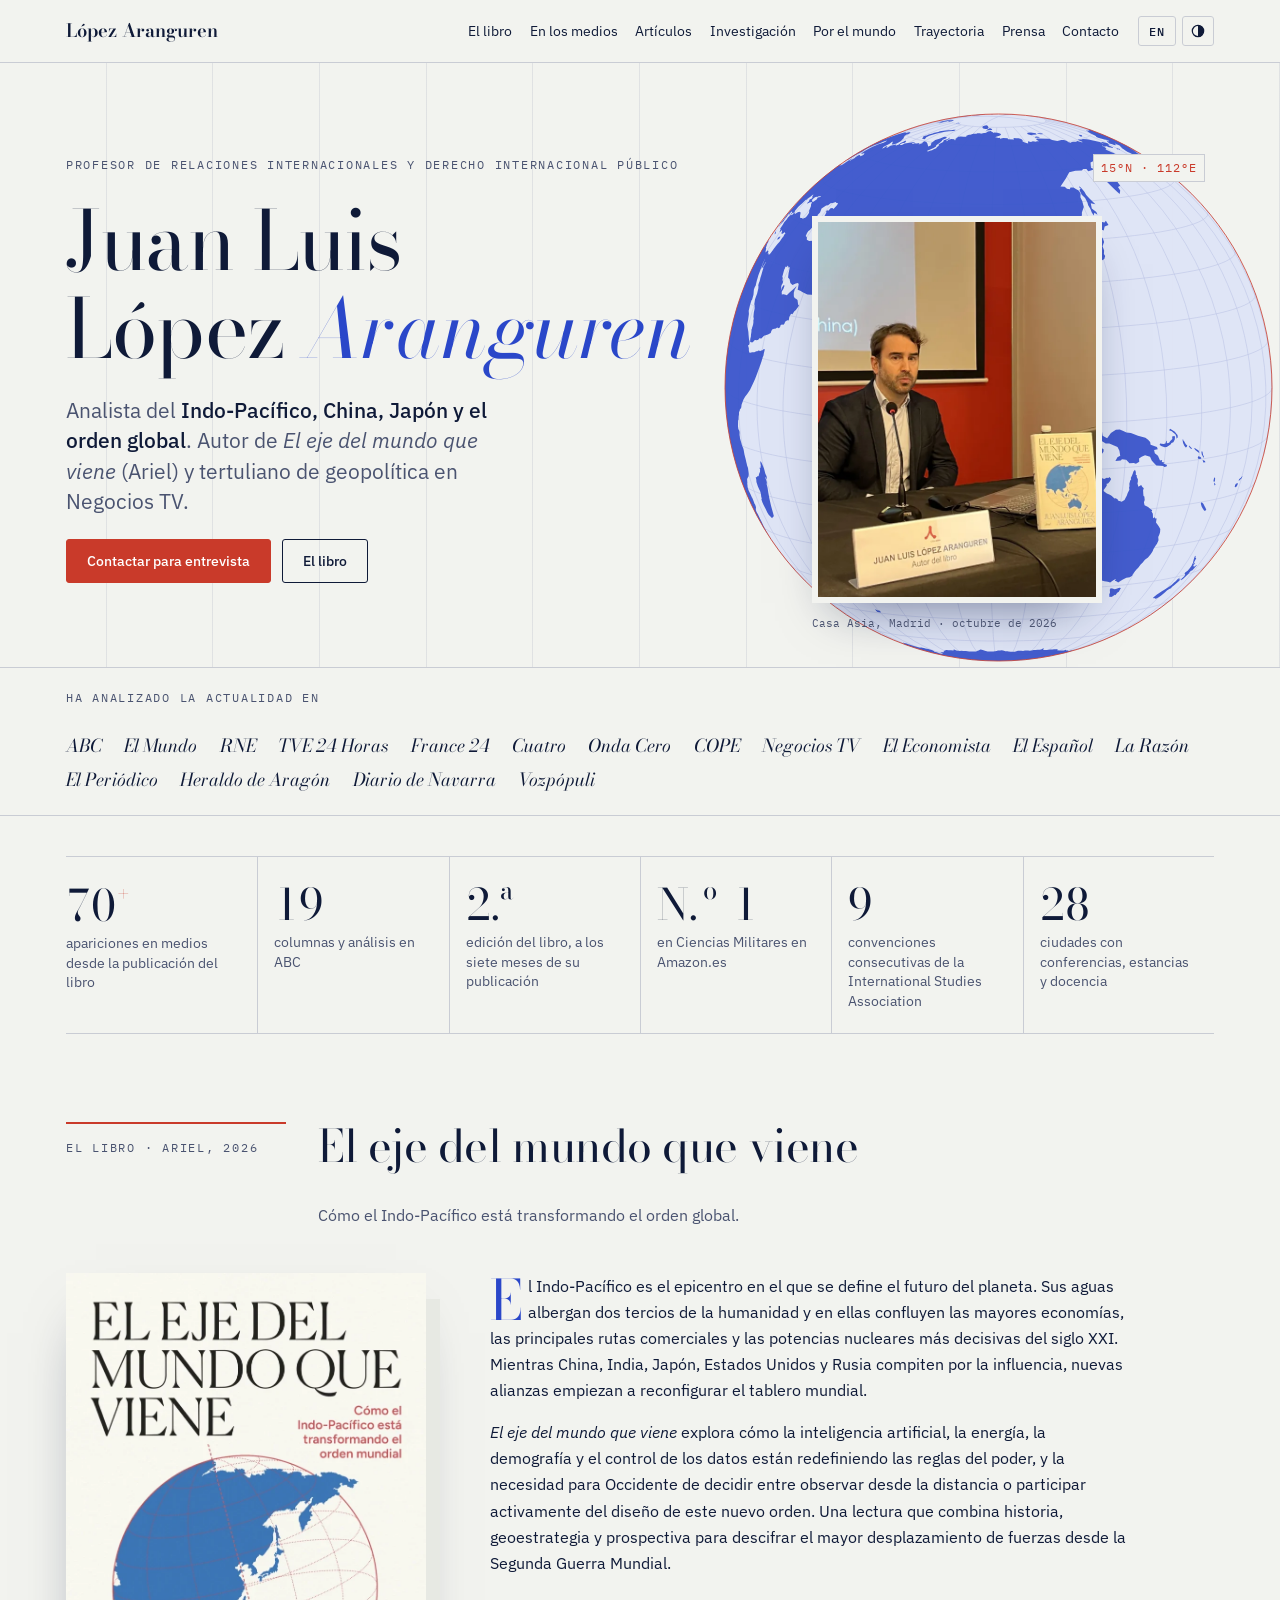
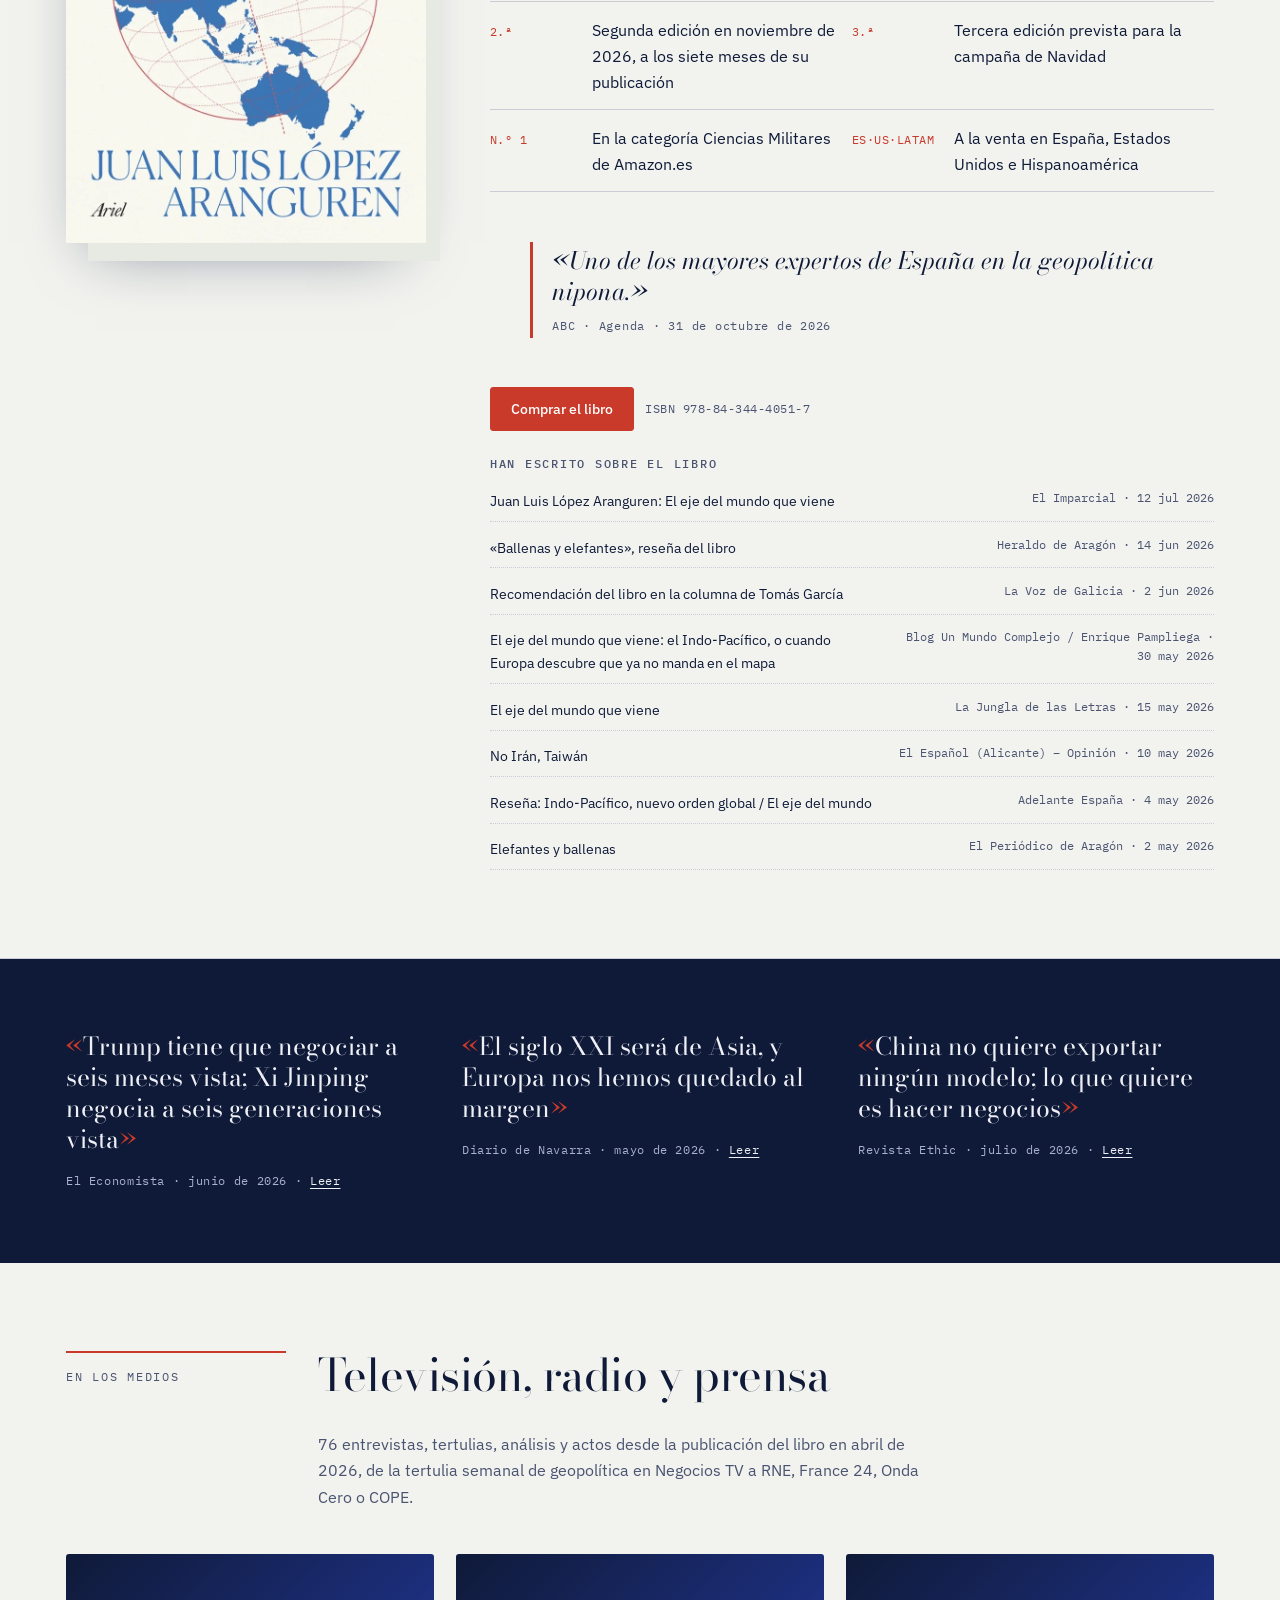
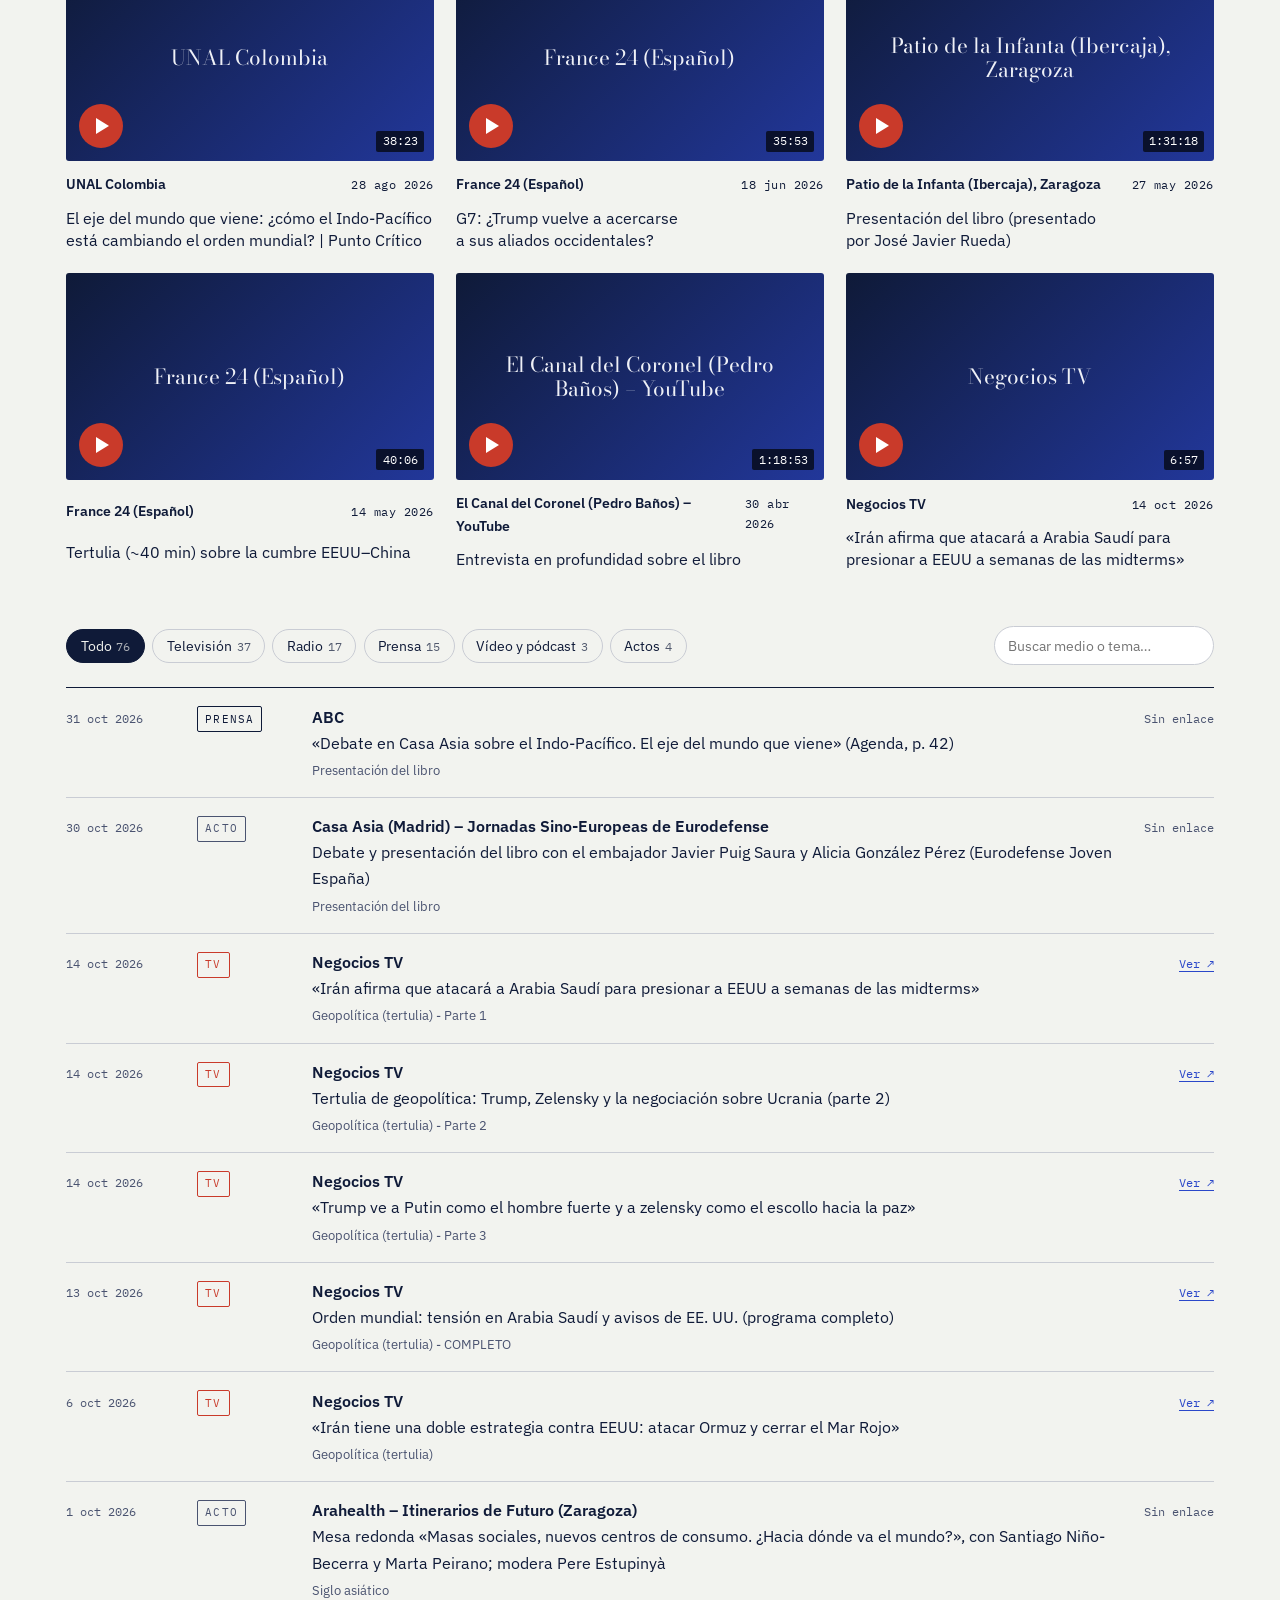
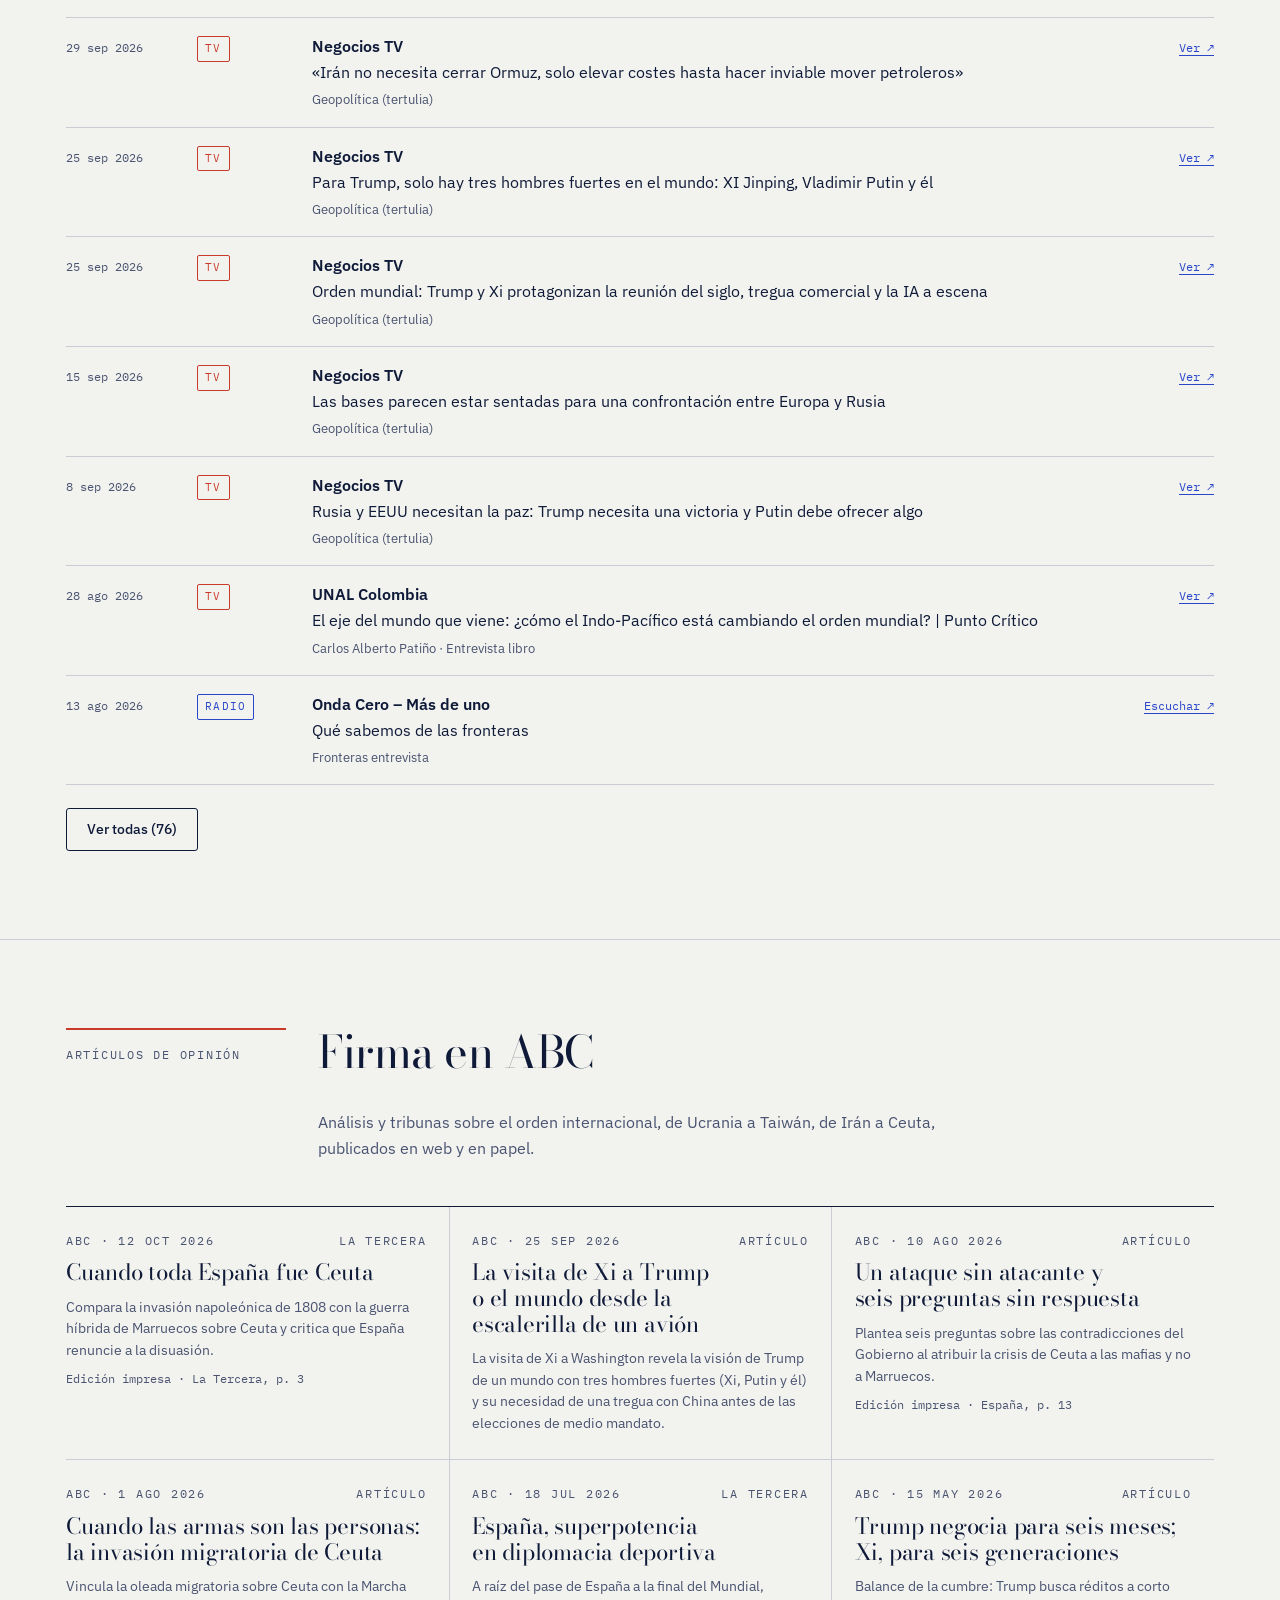
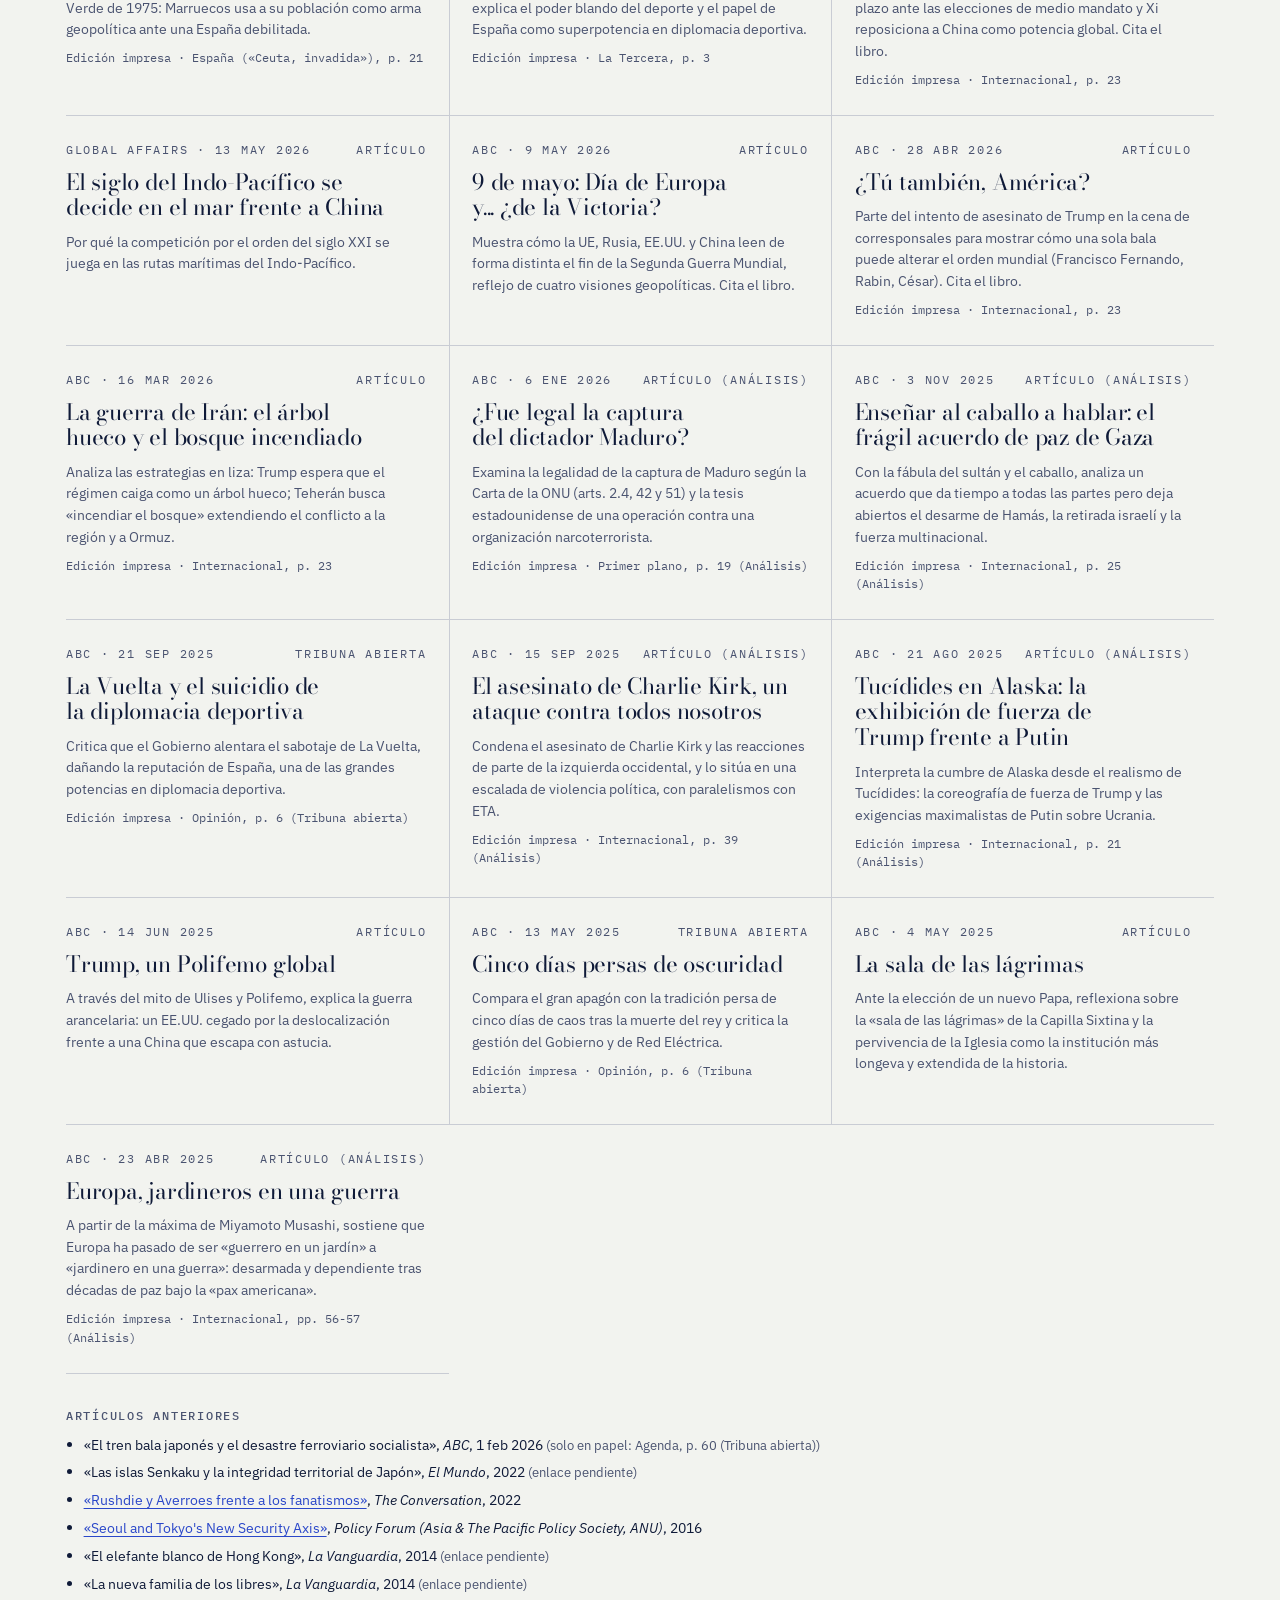
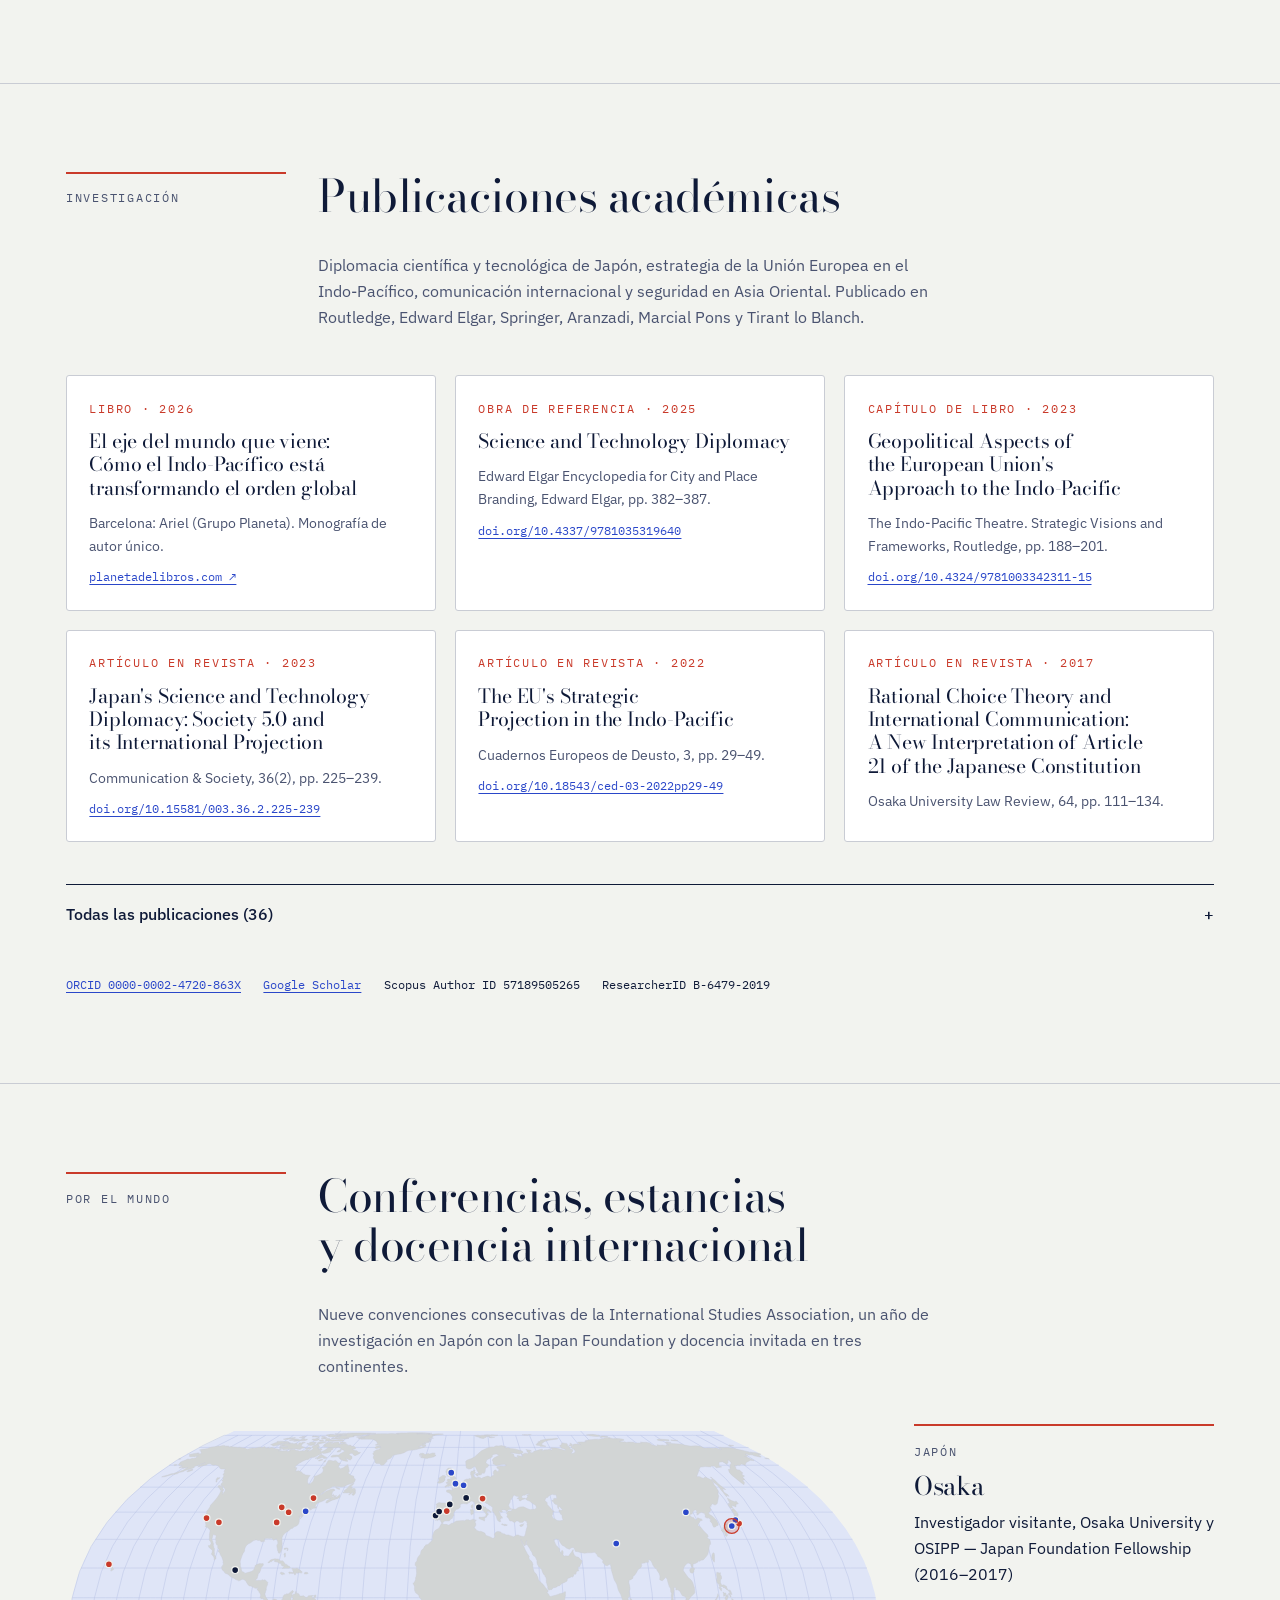
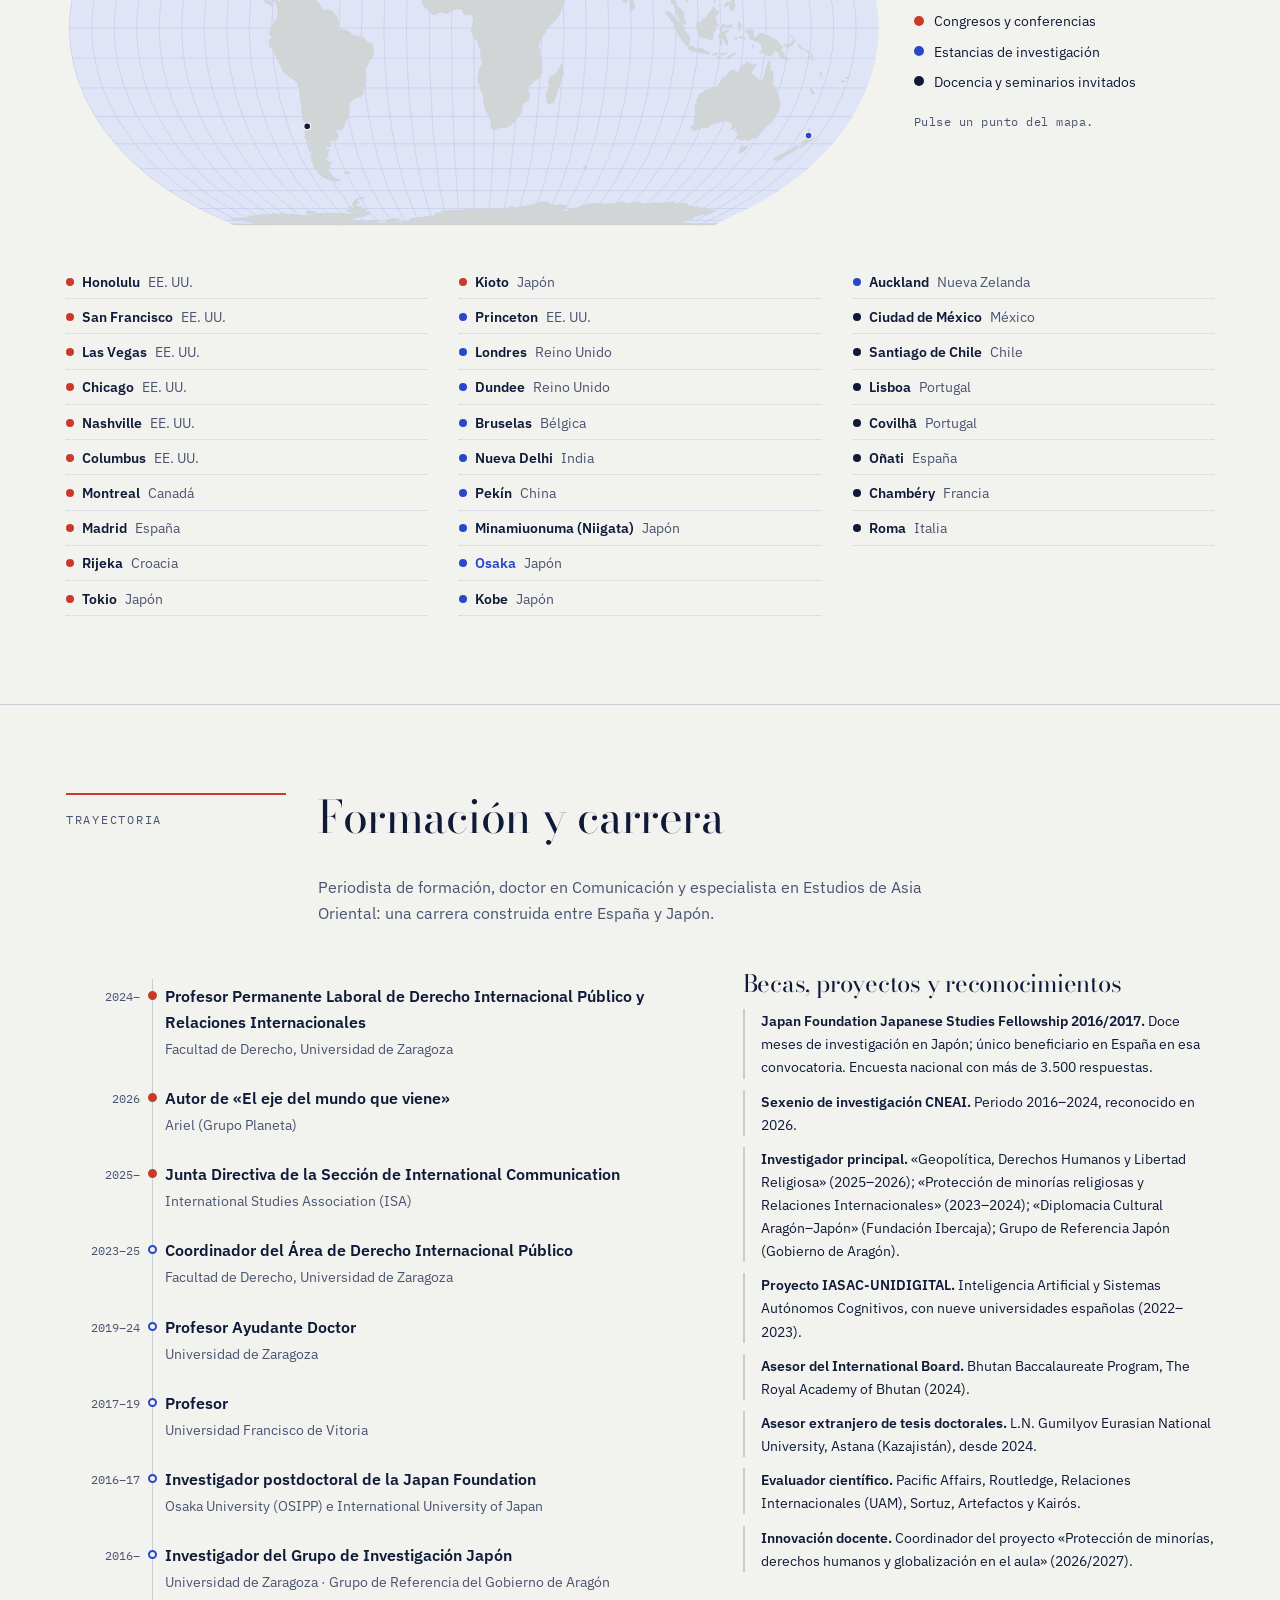
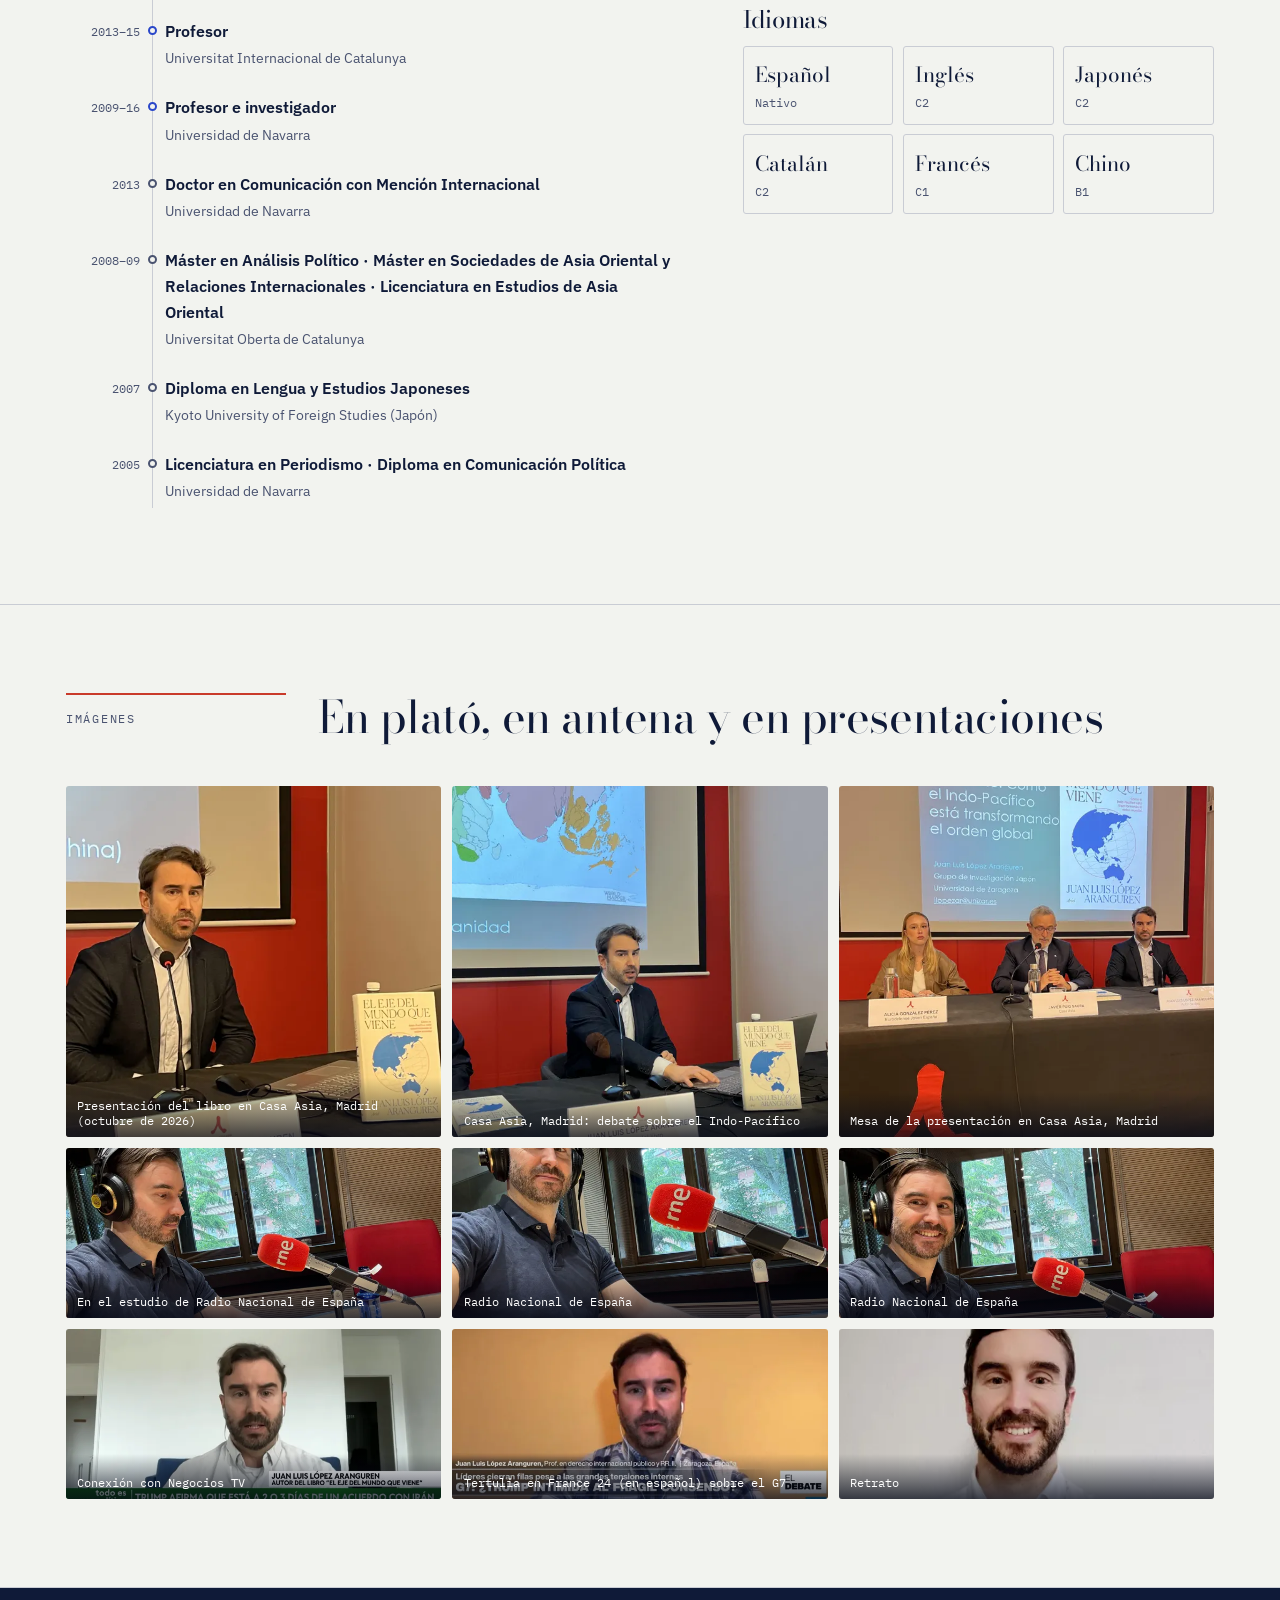
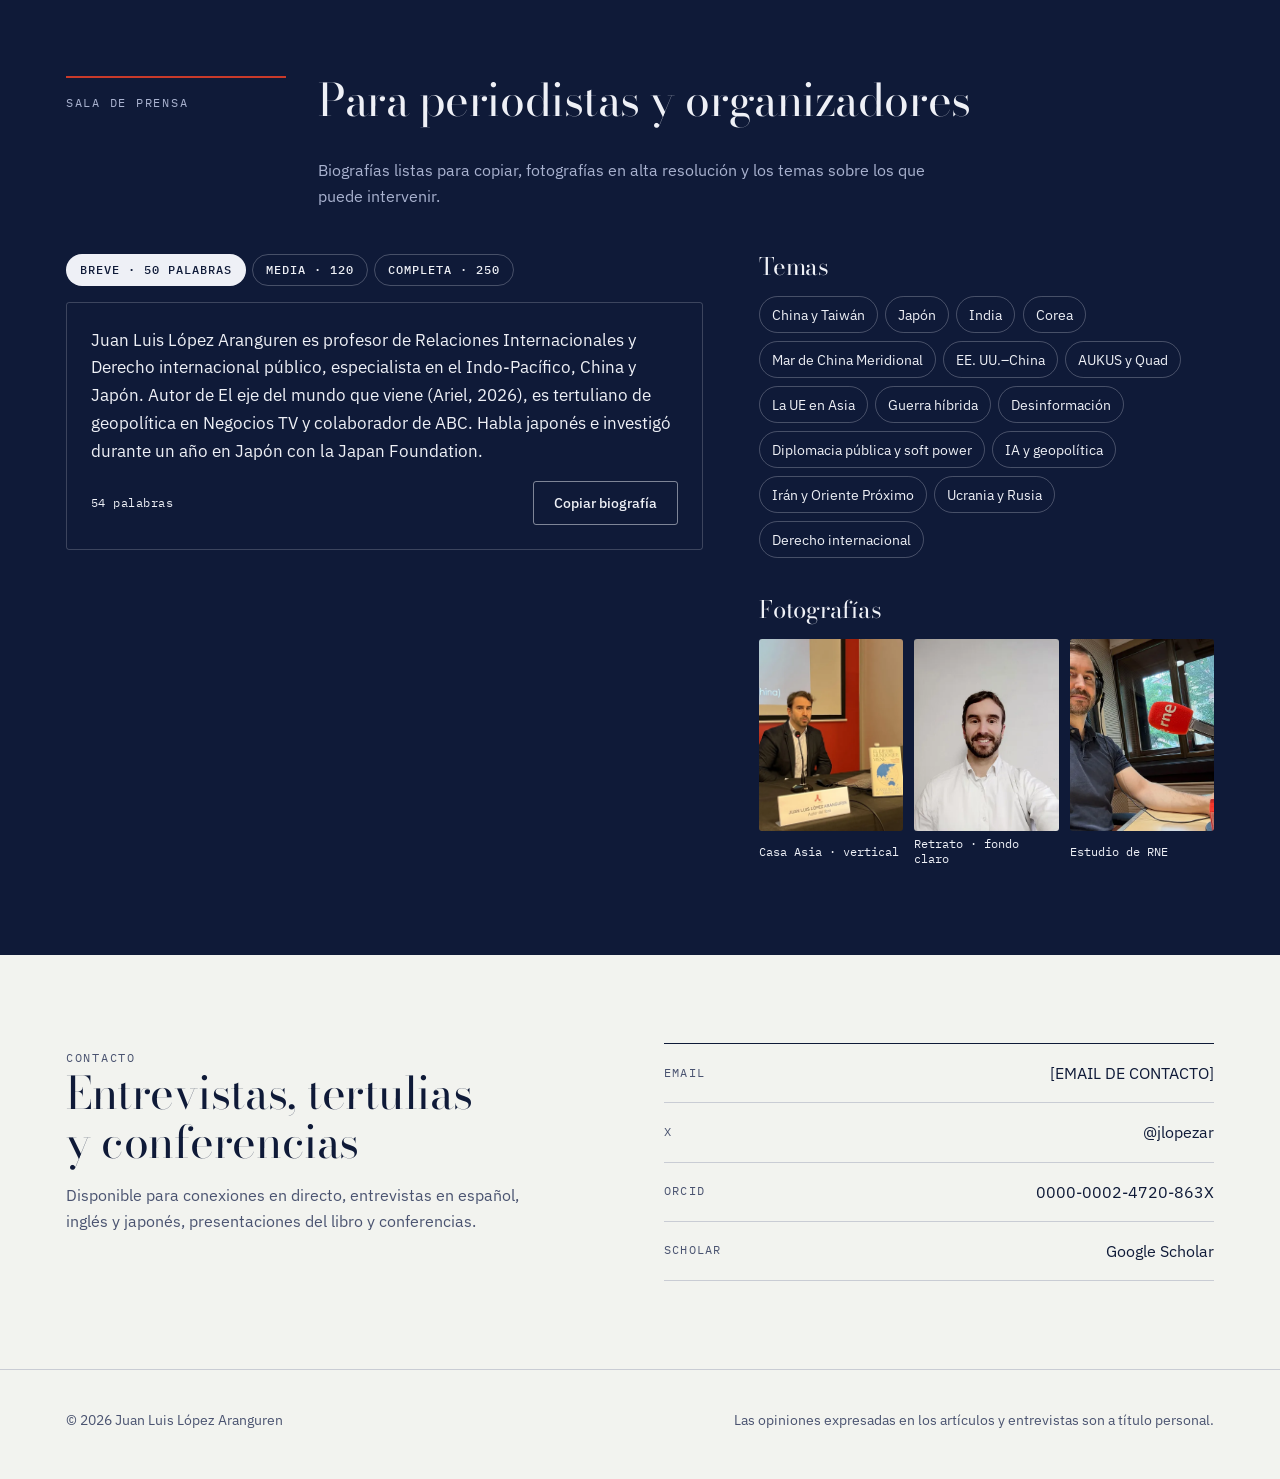
==== docs/index.html @ 4b58a2d5 "Terminar la web: app.js, datos, build y docs/ listos para GitHub Pages - site/js/app.js: cifras, res" ====
<!doctype html>
<html lang="es">
<head>
<!--HEAD-->
<meta charset="utf-8">
<meta name="viewport" content="width=device-width, initial-scale=1, viewport-fit=cover">
<title>Juan Luis López Aranguren · Indo-Pacífico, China, Japón y orden global</title>
<meta name="theme-color" content="#f2f3ef" media="(prefers-color-scheme: light)">
<meta name="theme-color" content="#0b1226" media="(prefers-color-scheme: dark)">
<script>try{var t=localStorage.getItem("theme");if(t==="light"||t==="dark")document.documentElement.setAttribute("data-theme",t)}catch(e){}</script>
<meta name="description" content="Juan Luis López Aranguren, profesor de Relaciones Internacionales y Derecho internacional público, analista del Indo-Pacífico, China y Japón y autor de «El eje del mundo que viene» (Ariel). Contacto para medios.">
<meta name="keywords" content="experto Indo-Pacífico, analista geopolítica China Japón, profesor relaciones internacionales, tertuliano geopolítica, El eje del mundo que viene">
<meta name="author" content="Juan Luis López Aranguren">
<link rel="canonical" href="[URL DEL SITIO]/">
<meta property="og:type" content="profile">
<meta property="og:url" content="[URL DEL SITIO]/">
<meta property="og:site_name" content="Juan Luis López Aranguren">
<meta property="og:title" content="Juan Luis López Aranguren · Indo-Pacífico, China, Japón y orden global">
<meta property="og:description" content="Profesor de Relaciones Internacionales y Derecho internacional público. Autor de «El eje del mundo que viene» (Ariel, 2026).">
<meta property="og:image" content="[URL DEL SITIO]/img/og.jpg">
<meta property="og:locale" content="es_ES">
<meta name="twitter:card" content="summary_large_image">
<meta name="twitter:creator" content="@jlopezar">
<meta name="twitter:title" content="Juan Luis López Aranguren · Indo-Pacífico, China, Japón y orden global">
<meta name="twitter:description" content="Profesor de Relaciones Internacionales y Derecho internacional público. Autor de «El eje del mundo que viene» (Ariel, 2026).">
<meta name="twitter:image" content="[URL DEL SITIO]/img/og.jpg">
<link rel="icon" href="data:image/svg+xml,%3Csvg xmlns='http://www.w3.org/2000/svg' viewBox='0 0 64 64'%3E%3Ccircle cx='32' cy='32' r='29' fill='%232a47c9'/%3E%3Ccircle cx='32' cy='32' r='29' fill='none' stroke='%23c93a2a' stroke-width='3'/%3E%3Ctext x='32' y='42' font-family='Georgia,serif' font-size='28' fill='white' text-anchor='middle'%3EJL%3C/text%3E%3C/svg%3E">
<link rel="preconnect" href="https://fonts.googleapis.com">
<link rel="preconnect" href="https://fonts.gstatic.com" crossorigin>
<link rel="stylesheet" href="https://fonts.googleapis.com/css2?family=Bodoni+Moda:ital,opsz,wght@0,6..96,400;0,6..96,600;1,6..96,400&family=IBM+Plex+Mono:wght@400;500&family=IBM+Plex+Sans:wght@400;500;600&display=swap">
<link rel="stylesheet" href="css/style.css">
<script type="application/ld+json">
{"@context":"https://schema.org","@graph":[
 {"@type":"Person","name":"Juan Luis López Aranguren","jobTitle":"Profesor de Relaciones Internacionales y Derecho internacional público",
  "knowsAbout":["Indo-Pacífico","China","Japón","Geopolítica","Relaciones Internacionales","Derecho internacional público","Diplomacia pública"],
  "knowsLanguage":["es","en","ja","ca","fr","zh"],
  "sameAs":["https://x.com/jlopezar","https://orcid.org/0000-0002-4720-863X","https://scholar.google.com/citations?user=W_pPcp0AAAAJ"]},
 {"@type":"Book","name":"El eje del mundo que viene: Cómo el Indo-Pacífico está transformando el orden global","author":{"@type":"Person","name":"Juan Luis López Aranguren"},
  "publisher":{"@type":"Organization","name":"Ariel (Grupo Planeta)"},"datePublished":"2026-04-15","isbn":"9788434440517","inLanguage":"es",
  "url":"https://www.planetadelibros.com/libro-el-eje-del-mundo-que-viene/447137"}
]}
</script>
<!-- Analítica sin cookies (opcional). Descomente y ponga su dominio si la contrata:
<script defer data-domain="[SU DOMINIO]" src="https://plausible.io/js/script.js"></script> -->
<!--/HEAD-->
</head>
<body>
<!--BODY-->
<a class="skip" href="#libro">Saltar al contenido</a>
<header class="top">
  <div class="wrap">
    <a class="brand" href="#inicio"><b>López Aranguren</b></a>
    <nav class="nav" id="nav" aria-label="Secciones">
      <a href="#libro" data-i18n="nav.libro">El libro</a>
      <a href="#medios" data-i18n="nav.medios">En los medios</a>
      <a href="#articulos" data-i18n="nav.articulos">Artículos</a>
      <a href="#investigacion" data-i18n="nav.investigacion">Investigación</a>
      <a href="#mundo" data-i18n="nav.mundo">Por el mundo</a>
      <a href="#trayectoria" data-i18n="nav.trayectoria">Trayectoria</a>
      <a href="#prensa" data-i18n="nav.prensa">Prensa</a>
      <a href="#contacto" data-i18n="nav.contacto">Contacto</a>
    </nav>
    <div class="tools">
      <button class="chip-btn menu-btn" id="menuBtn" aria-expanded="false" aria-controls="nav">MENÚ</button>
      <button class="chip-btn" id="langBtn" aria-label="Change language to English">EN</button>
      <button class="chip-btn" id="themeBtn" aria-label="Cambiar tema claro u oscuro"><svg viewBox="0 0 16 16" aria-hidden="true" focusable="false"><circle cx="8" cy="8" r="6.5" fill="none" stroke="currentColor" stroke-width="1.4"/><path d="M8 1.5a6.5 6.5 0 0 1 0 13z" fill="currentColor"/></svg></button>
    </div>
  </div>
</header>

<main id="inicio">
  <section class="hero">
    <div class="wrap">
      <div class="hero-text">
        <p class="eyebrow" data-i18n="hero.eyebrow">Profesor de Relaciones Internacionales y Derecho internacional público</p>
        <h1>Juan Luis<br>López <em>Aranguren</em></h1>
        <p class="lede" data-i18n-html="hero.lede">Analista del <strong>Indo-Pacífico, China, Japón y el orden global</strong>. Autor de <em>El eje del mundo que viene</em> (Ariel) y tertuliano de geopolítica en Negocios TV.</p>
        <div class="ctas">
          <a class="btn solid" href="#contacto" data-i18n="hero.cta1">Contactar para entrevista</a>
          <a class="btn" href="#libro" data-i18n="hero.cta2">El libro</a>
        </div>
      </div>
      <div class="hero-visual">
        <svg class="globe" viewBox="0 0 800 800" aria-hidden="true" focusable="false">
<circle cx="400" cy="400" r="390.00000000000006" class="g-sea"/>
<path class="g-grat" d="M527.0,768.7L552.2,758.8L576.6,746.9L600.0,732.9L622.2,717.1L643.1,699.4L662.7,680.1L680.7,659.1L697.2,636.6L711.9,612.8L724.8,587.8L735.9,561.6L745.1,534.6L752.3,506.8L757.4,478.3L760.5,449.4L761.6,420.3L761.1,401.3L759.8,382.3L757.6,363.4L754.6,344.5L750.7,325.8L746.0,307.3L740.4,289.0L734.0,270.9L726.8,253.2L718.9,235.8L710.1,218.8L700.6,202.3L690.4,186.2L679.5,170.7L667.9,155.7L655.6,141.2L642.8,127.4L629.3,114.3L615.4,101.9L600.8,90.1L585.9,79.1L570.4,68.9L554.6,59.5L538.3,50.9L521.8,43.2L504.9,36.3L487.8,30.3L470.5,25.1L453.0,20.9L435.4,17.6L417.7,15.2L400,13.7M421.8,10.6L410.9,11.1L400,13.7M272.9,31.2L288.2,26.4L303.8,22.2L319.5,18.9L335.4,16.3L351.4,14.5L367.5,13.5L383.7,13.2L400,13.7M378.1,789.3L371.7,788.6L365.3,787.1L359.1,784.8L352.9,781.8L346.8,778.0L340.8,773.5L334.9,768.2L329.2,762.2L318.1,748.1L307.7,731.3L298.1,711.8L289.2,689.9L281.2,665.7L274.1,639.4L268.0,611.2L263.0,581.4L259.0,550.1L256.2,517.7L254.4,484.3L253.9,450.3L254.6,412.2L256.7,374.0L260.1,336.0L265.0,298.7L271.1,262.3L278.5,227.2L287.0,193.8L296.6,162.4L307.3,133.3L318.8,106.8L331.1,83.1L344.0,62.4L350.7,53.3L357.5,45.0L364.5,37.5L371.4,31.0L378.5,25.3L385.6,20.5L392.8,16.7L400,13.7M761.6,420.3L767.6,418.1L772.9,415.8L777.5,413.5L781.4,411.2L784.6,408.9L787.0,406.6L788.7,404.2L789.7,401.8L790,400M10,400L10.0,400.4L10.5,402.8L11.7,405.2L13.7,407.5L16.5,409.8L19.9,412.2L24.1,414.5L29.0,416.7L34.6,419.0L41.0,421.2L47.9,423.3L55.6,425.4L63.9,427.5L72.9,429.5L82.4,431.5L92.6,433.4L103.4,435.2L114.7,437.0L126.6,438.7L139.0,440.3L151.9,441.8L165.2,443.3L179.1,444.7L193.3,446.0L207.9,447.2L222.9,448.3L238.2,449.3L253.9,450.3L269.8,451.1L285.9,451.9L302.3,452.5L318.9,453.0L335.6,453.5L352.4,453.8L369.4,454.1L386.3,454.2L403.4,454.2L420.4,454.2L437.3,454.0L454.2,453.7L471.0,453.3L487.7,452.8L504.2,452.3L520.5,451.6L536.5,450.8L552.3,449.9L567.8,448.9L583.0,447.9L597.9,446.7L612.4,445.5L626.4,444.1L640.1,442.7L653.2,441.2L665.9,439.6L678.1,438.0L689.8,436.3L700.9,434.5L711.4,432.6L721.4,430.7L730.7,428.7L739.4,426.7L747.4,424.6L754.8,422.5L761.6,420.3M613.6,726.2L635.7,710.5L656.7,693.2L676.3,674.4L694.5,654.1L711.2,632.5L726.2,609.7L739.6,585.9L751.2,561.1L761.0,535.4L768.9,509.1L774.9,482.1L779.0,454.8L781.1,427.2L781.2,399.4L779.4,371.6L775.6,344.0L769.5,315.0L761.2,286.5L750.8,258.7L738.3,231.6L723.9,205.6L707.6,180.7L689.5,157.1L669.7,134.8L648.3,114.2L625.5,95.2L601.4,77.9L576.1,62.6L549.8,49.2L522.6,37.9L494.7,28.6L466.2,21.6M778.2,494.9L782.6,475.2L786.0,455.3L788.2,435.3L789.5,415.1L789.7,395.0L788.8,374.8L786.8,354.7L783.8,334.8L777.5,305.9L769.0,277.6L758.4,250.0L745.7,223.3L730.9,197.6L714.3,173.1L695.8,149.9L675.6,128.2L653.7,108.1L630.4,89.6L605.8,73.0L579.9,58.3L553.0,45.5L525.2,34.9L496.7,26.3L467.6,19.9M674.4,122.8L652.7,103.0L629.5,84.8L604.9,68.6L579.1,54.3L552.3,42.1L524.5,32.0L496.1,24.0L467.0,18.3M553.5,41.5L531.9,33.0L509.8,26.1L487.3,20.6L464.4,16.7M498.7,22.7L479.4,18.3L459.7,15.2M468.3,16.0L453.3,13.8M448.4,13.0L445.3,12.6M357.8,12.2L358.3,12.2M340.4,14.5L349.6,13.3M315.2,19.3L328.8,16.6L342.5,14.6M186.3,73.7L203.2,63.3L220.6,53.8L238.5,45.3L256.9,37.7L275.6,31.2L294.7,25.6L314.1,21.1L333.7,17.7M21.7,305.0L29.4,278.3L39.1,252.3L50.6,226.9L64.0,202.5L79.1,179.2L95.8,156.9L114.2,135.9L134.0,116.3L155.2,98.2L177.7,81.6L201.3,66.7L226.0,53.5L251.5,42.1L277.8,32.6L304.8,25.0L332.3,19.3M125.5,677.1L109.8,660.5L95.1,643.0L81.5,624.7L69.0,605.6L57.8,585.7L47.7,565.2L38.9,544.0L31.3,522.4L25.1,500.3L20.2,477.9L16.7,455.2L14.5,432.3L13.7,409.3L14.3,386.2L16.3,363.2L19.6,340.3L25.8,311.4L34.2,283.0L44.8,255.2L57.4,228.3L72.0,202.4L88.5,177.7L106.8,154.2L126.9,132.2L148.5,111.7L171.6,93.0L196.0,76.0L221.6,60.9L248.3,47.7L275.8,36.7L304.1,27.7L332.9,20.9M246.4,758.4L232.6,752.2L219.1,745.3L205.9,737.9L193.1,729.9L180.6,721.3L168.4,712.2L156.7,702.5L145.4,692.3L134.5,681.7L124.0,670.5L114.1,658.9L104.6,646.9L95.6,634.4L87.1,621.6L79.2,608.3L71.8,594.7L64.9,580.8L58.7,566.6L53.0,552.1L47.9,537.3L43.4,522.3L39.4,507.1L36.2,491.7L33.5,476.2L31.4,460.5L30.0,444.7L29.2,428.9L29.1,413.0L29.5,397.0L30.6,381.1L32.3,365.2L34.7,349.4L40.7,320.3L48.7,291.7L58.8,263.7L70.9,236.5L85.0,210.3L100.8,185.1L118.4,161.2L137.7,138.7L158.4,117.7L180.6,98.4L204.1,80.8L228.7,65.1L254.3,51.4L280.7,39.6L307.9,30.0L335.5,22.5M301.2,777.2L286.3,772.9L271.7,767.8L257.3,762.0L243.2,755.4L229.4,748.1L216.0,740.0L203.0,731.3L190.3,721.9L178.1,711.8L166.4,701.0L155.1,689.7L144.4,677.7L134.2,665.2L124.5,652.1L115.4,638.5L106.9,624.4L99.0,609.8L91.7,594.8L85.0,579.4L79.0,563.7L73.7,547.6L69.0,531.2L65.0,514.5L61.7,497.6L59.1,480.4L57.3,463.2L56.1,445.8L55.6,428.2L55.9,410.7L56.8,393.1L58.5,375.5L60.8,358.0L66.4,328.8L73.9,299.9L83.3,271.7L94.5,244.2L107.5,217.6L122.3,192.1L138.6,167.8L156.5,144.9L175.7,123.4L196.3,103.6L218.1,85.4L240.9,69.1L264.7,54.8L289.3,42.4L314.5,32.2L340.2,24.0M331.6,783.9L317.4,780.9L303.4,777.1L289.7,772.4L276.2,766.9L262.9,760.6L250.0,753.4L237.5,745.4L225.2,736.7L213.4,727.2L202.0,716.9L191.1,706.0L180.6,694.3L170.6,682.0L161.2,669.0L152.2,655.5L143.9,641.4L136.1,626.7L128.9,611.5L122.3,595.8L116.4,579.7L111.1,563.2L106.4,546.3L102.4,529.1L99.1,511.5L96.5,493.8L94.5,475.8L93.2,457.7L92.7,439.4L92.8,421.0L93.6,402.6L95.1,384.2L97.3,365.8L102.2,336.4L108.9,307.5L117.3,279.0L127.4,251.3L139.0,224.4L152.1,198.5L166.7,173.9L182.6,150.5L199.9,128.6L218.2,108.3L237.7,89.6L258.0,72.8L279.3,57.9L301.2,45.0L323.7,34.1L346.6,25.4M351.5,786.9L339.0,784.9L326.8,782.0L314.6,778.1L302.7,773.4L291.1,767.8L279.6,761.3L268.5,753.9L257.7,745.7L247.2,736.7L237.1,726.9L227.4,716.3L218.0,705.0L209.1,692.9L200.7,680.2L192.7,666.7L185.3,652.7L178.3,638.0L171.9,622.8L166,607.1L160.6,590.8L155.8,574.2L151.6,557.1L148.0,539.6L145.0,521.8L142.6,503.7L140.8,485.3L139.6,466.8L139.0,448.1L139.1,429.3L139.8,410.4L141.1,391.5L143.0,372.6L147.2,343.1L152.8,314.0L160.0,285.4L168.5,257.4L178.3,230.3L189.5,204.1L201.9,179.1L215.4,155.4L230.0,133.1L245.6,112.3L262.1,93.3L279.5,76.0L297.5,60.6L316.1,47.2L335.2,35.9L354.6,26.6M364.1,788.3L354.1,786.7L344.3,784.3L334.6,780.9L325.0,776.6L315.7,771.4L306.5,765.3L297.6,758.3L288.9,750.4L280.5,741.7L272.4,732.2L264.5,721.9L257.0,710.8L249.9,698.9L243.1,686.3L236.7,673.1L230.7,659.2L219.9,629.5L210.8,597.6L203.5,563.8L198.2,528.5L194.8,491.9L193.3,454.4L193.9,416.4L196.4,378.2L199.8,348.7L204.2,319.4L209.9,290.6L216.6,262.5L224.4,235.1L233.3,208.7L243.1,183.4L253.8,159.4L265.4,136.8L277.7,115.7L290.8,96.3L304.5,78.6L318.8,62.9L333.5,49.0L348.6,37.3L364.1,27.6M385.9,789.5L382.0,788.3L378.1,786.2L374.3,783.1L370.6,779.1L363.3,768.4L356.4,754.2L349.9,736.5L343.9,715.6L338.4,691.7L333.5,665.0L329.3,635.7L325.7,604.1L322.9,570.6L320.8,535.4L319.4,498.9L318.9,461.5L319.1,423.4L320.1,385.2L323.2,326.1L328.0,268.7L334.6,214.4L342.6,164.4L347.2,141.4L352.0,119.9L357.1,100.0L362.5,81.9L368.1,65.6L373.9,51.3L379.8,39.0L385.9,28.8M397.6,789.7L396.3,786.5L395.0,779.6L392.6,754.8L390.5,716.4L388.8,665.9L387.5,605.1L386.7,536.5L386.5,386.3L387.9,269.7L390.3,165.2L393.7,82.4L395.6,51.7L397.6,29.0M409.4,789.6L412.0,788.5L414.6,786.4L419.6,779.4L424.5,768.7L429.1,754.6L433.5,736.9L437.5,716.1L441.1,692.2L444.4,665.5L447.2,636.2L449.6,604.7L452.9,536.0L454.2,462.1L453.4,385.8L451.3,326.7L448.1,269.3L443.7,214.9L438.3,164.9L432.0,120.3L425.0,82.2L417.4,51.5L413.4,39.2L409.4,28.9M420.9,789.3L426.7,788.0L432.4,785.8L438.1,782.7L443.6,778.6L449.1,773.6L454.4,767.8L459.6,761.0L464.7,753.4L474.4,735.6L483.3,714.6L491.4,690.6L498.7,663.8L505.0,634.4L510.3,602.7L514.5,569.2L517.6,533.9L519.6,497.4L520.4,460.0L520.1,422.0L518.6,383.7L516.7,354.1L514.1,324.7L510.8,295.7L506.9,267.4L502.3,239.8L497.1,213.2L491.4,187.7L485.2,163.4L478.4,140.4L471.2,119.0L463.6,99.2L455.6,81.2L447.3,65.1L438.7,50.8L429.9,38.7L420.9,28.6M431.7,788.6L440.6,787.2L449.3,784.8L457.9,781.5L466.3,777.3L474.6,772.1L482.7,766.1L490.6,759.2L498.3,751.4L505.8,742.8L513.0,733.4L519.9,723.1L526.6,712.1L532.9,700.3L538.9,687.8L549.9,660.7L559.5,631.2L567.5,599.4L574.0,565.6L578.7,530.3L581.7,493.8L583.0,456.3L582.5,418.3L580.3,380.1L577.3,350.5L573.3,321.2L568.3,292.3L562.4,264.1L555.4,236.7L547.6,210.2L538.9,184.9L529.4,160.8L519.2,138.0L508.2,116.8L496.6,97.3L484.5,79.5L471.9,63.6L458.8,49.6L445.4,37.7L431.7,27.9M442.1,787.7L453.6,785.9L465.0,783.3L476.3,779.7L487.4,775.2L498.2,769.8L508.8,763.6L519.2,756.4L529.3,748.4L539.0,739.6L548.4,729.9L557.5,719.4L566.2,708.2L574.5,696.3L582.4,683.6L589.8,670.2L596.8,656.2L603.3,641.6L609.3,626.4L614.8,610.6L619.8,594.4L624.3,577.7L628.2,560.5L631.6,543.0L634.4,525.1L638.3,488.5L640.0,451.0L639.4,413.1L636.4,375.0L632.5,345.5L627.3,316.3L620.8,287.6L612.9,259.6L603.9,232.3L593.6,206.1L582.2,181.0L569.7,157.1L556.3,134.7L541.9,113.8L526.7,94.6L510.8,77.1L494.3,61.6L477.1,48.0L459.6,36.5L441.6,27.0M459.5,785.4L473.1,782.8L486.5,779.4L499.7,775.1L512.6,769.9L525.3,763.9L537.7,757.0L549.8,749.3L561.6,740.8L573.0,731.5L583.9,721.4L594.5,710.6L604.6,699.1L614.2,686.9L623.3,674.0L632.0,660.5L640.0,646.4L647.6,631.7L654.5,616.5L660.9,600.8L666.6,584.6L671.8,568.0L676.3,551.0L680.2,533.6L683.4,516.0L686.0,498.1L687.9,479.9L689.1,461.6L689.7,443.1L689.6,424.5L688.9,405.9L687.5,387.3L685.4,368.7L680.7,339.3L674.4,310.2L666.5,281.7L657.0,253.8L646.1,226.9L633.7,200.9L619.9,176.1L604.9,152.5L588.7,130.5L571.3,110.0L553.0,91.2L533.8,74.2L513.8,59.0L493.1,45.9L471.9,34.9L450.3,25.9M484.7,780.6L499.5,776.9L514.0,772.4L528.3,767.0L542.3,760.9L556.0,754.0L569.4,746.4L582.4,737.9L595.0,728.8L607.2,719.0L618.9,708.4L630.2,697.2L641.0,685.4L651.2,672.9L660.9,659.9L670.1,646.3L678.7,632.1L686.6,617.5L694.0,602.4L700.7,586.8L706.8,570.9L712.2,554.6L716.9,537.9L720.9,521.0L724.3,503.7L726.9,486.3L728.9,468.7L730.1,450.9L730.7,433.0L730.5,415.1L729.6,397.1L728.0,379.1L725.7,361.2L720.3,331.9L713.1,303.0L704.1,274.7L693.3,247.1L680.8,220.4L666.7,194.8L651.0,170.3L633.8,147.2L615.3,125.6L595.5,105.5L574.6,87.2L552.7,70.7L529.8,56.1L506.3,43.5L482.1,33.0L457.4,24.6M359.1,787.8L359.2,787.8L361.6,788.1L364.1,788.3L366.6,788.5L369.2,788.7L371.9,788.9L374.6,789.0L377.3,789.2L380.2,789.3L383.0,789.4L385.9,789.5L388.8,789.6L391.7,789.6L394.6,789.7L397.6,789.7L400.5,789.7L403.5,789.7L406.4,789.7L409.4,789.6L412.3,789.6L415.2,789.5L418.0,789.4L420.9,789.3L423.7,789.1L426.4,789.0L429.1,788.8L431.7,788.6L434.3,788.4L436.8,788.2L439.3,788.0L440.8,787.8M276.9,770.0L277.2,770.1L279.6,770.9L282.2,771.6L285.0,772.3L288.1,773.0L291.4,773.6L294.8,774.3L298.5,774.9L302.4,775.5L306.5,776.1L310.7,776.7L315.1,777.2L319.7,777.7L324.4,778.2L329.3,778.6L334.3,779.0L339.4,779.4L344.6,779.8L350.0,780.1L355.4,780.4L361.0,780.6L366.6,780.8L372.2,781.0L377.9,781.2L383.7,781.3L389.5,781.4L395.3,781.4L401.1,781.4L406.9,781.4L412.7,781.3L418.5,781.2L424.3,781.1L430.0,781.0L435.6,780.8L441.2,780.5L446.7,780.3L452.1,780.0L457.4,779.6L462.6,779.3L467.6,778.9L472.6,778.4L477.4,778.0L482.1,777.5L486.6,777.0L490.9,776.4L495.1,775.9L499.1,775.3L502.9,774.7L506.5,774.0L509.9,773.4L513.1,772.7L516.0,772.0L518.8,771.3L521.3,770.6L523.0,770.0M580.8,744.6L583.8,743.5L586.4,742.3L588.7,741.2L589.1,741.0M210.9,741.0L212.0,741.7L214.5,742.8L217.3,743.9L220.5,745.0L223.9,746.1L227.8,747.2L231.9,748.2L236.4,749.2L241.2,750.2L246.3,751.1L251.7,752.0L257.3,752.9L263.3,753.8L269.5,754.6L275.9,755.4L282.6,756.1L289.5,756.8L296.6,757.4L303.9,758.0L311.4,758.6L319.1,759.1L326.9,759.6L334.9,760.0L342.9,760.4L351.1,760.7L359.4,761.0L367.8,761.2L376.2,761.3L384.7,761.5L393.1,761.5L401.7,761.6L410.2,761.5L418.6,761.4L427.1,761.3L435.5,761.1L443.8,760.9L452.1,760.6L460.2,760.2L468.2,759.8L476.1,759.4L483.9,758.9L491.5,758.4L498.9,757.8L506.2,757.2L513.2,756.5L520.0,755.8L526.6,755.0L532.9,754.3L539.0,753.4L544.9,752.6L550.4,751.7L555.7,750.7L560.7,749.8L565.3,748.8L569.7,747.8L573.7,746.7L577.4,745.7L580.8,744.6M632.4,708.9L636.3,707.4L639.7,706.0L642.7,704.5L645.2,703.1L647.1,701.7M152.8,701.7L153.5,702.2L155.7,703.6L158.4,705.1L161.5,706.6L165.1,708.0L169.2,709.4L173.7,710.8L178.6,712.2L184.0,713.5L189.7,714.8L195.9,716.1L202.4,717.3L209.3,718.5L216.6,719.6L224.2,720.7L232.2,721.7L240.5,722.7L249.1,723.7L258.0,724.6L267.1,725.4L276.5,726.2L286.1,726.9L296.0,727.5L306.0,728.1L316.3,728.7L326.7,729.2L337.2,729.6L347.8,729.9L358.6,730.2L369.4,730.4L380.3,730.6L391.2,730.7L402.1,730.7L413.1,730.6L424.0,730.5L434.8,730.3L445.6,730.1L456.3,729.8L466.9,729.4L477.4,729.0L487.7,728.5L497.9,727.9L507.9,727.3L517.6,726.6L527.2,725.9L536.5,725.1L545.5,724.2L554.3,723.3L562.8,722.3L570.9,721.3L578.8,720.3L586.2,719.1L593.4,718.0L600.2,716.8L606.5,715.6L612.5,714.3L618.1,713.0L623.3,711.6L628.1,710.3L632.4,708.9M677.0,663.8L681.6,662.1L685.7,660.4L689.2,658.6L692.2,656.8L694.6,655.1L696.5,653.3L696.6,653.1M103.3,653.1L104.1,654.0L106.2,655.8L108.9,657.6L112.1,659.3L115.8,661.0L120.1,662.8L124.9,664.4L130.3,666.1L136.2,667.7L142.5,669.3L149.4,670.8L156.7,672.3L164.5,673.8L172.8,675.2L181.5,676.6L190.5,677.9L200.0,679.1L209.9,680.3L220.2,681.4L230.7,682.5L241.6,683.5L252.8,684.4L264.3,685.2L276.1,686.0L288.0,686.7L300.2,687.4L312.6,688.0L325.1,688.5L337.8,688.9L350.6,689.2L363.5,689.5L376.5,689.6L389.5,689.8L402.6,689.8L415.6,689.7L428.6,689.6L441.5,689.4L454.4,689.1L467.2,688.7L479.8,688.3L492.3,687.7L504.6,687.1L516.7,686.5L528.6,685.7L540.2,684.9L551.6,684.0L562.7,683.1L573.4,682.0L583.9,681.0L594.0,679.8L603.7,678.6L613.0,677.3L622.0,676.0L630.5,674.6L638.5,673.2L646.2,671.7L653.3,670.2L660.0,668.7L666.1,667.1L671.8,665.4L677.0,663.8M713.1,610.7L718.3,608.7L722.9,606.8L726.9,604.8L730.3,602.8L733.1,600.8L735.2,598.8L736.6,596.9M63.3,596.9L63.8,597.6L65.5,599.6L67.9,601.6L70.9,603.6L74.5,605.6L78.7,607.6L83.6,609.5L89.1,611.4L95.1,613.3L101.7,615.1L108.9,616.9L116.7,618.7L125.0,620.3L133.8,622.0L143.1,623.6L152.9,625.1L163.2,626.6L174.0,628.0L185.1,629.3L196.7,630.6L208.6,631.8L221.0,632.9L233.6,634.0L246.6,634.9L259.9,635.8L273.4,636.6L287.2,637.4L301.2,638.0L315.4,638.6L329.7,639.0L344.2,639.4L358.8,639.7L373.5,639.9L388.2,640.0L402.9,640.1L417.6,640.0L432.3,639.8L447.0,639.6L461.5,639.3L475.9,638.9L490.2,638.3L504.3,637.8L518.2,637.1L531.9,636.3L545.4,635.5L558.5,634.6L571.4,633.6L583.9,632.5L596.1,631.3L607.9,630.1L619.3,628.8L630.3,627.4L640.9,626.0L650.9,624.5L660.6,623.0L669.7,621.3L678.3,619.7L686.4,618.0L693.9,616.2L700.9,614.4L707.3,612.5L713.1,610.7M739.7,551.1L745.4,549.1L750.4,547.0L754.8,544.8L758.4,542.6L761.4,540.5L763.7,538.3L765.3,536.0L765.9,534.7M34.0,534.7L34.0,534.7L35.2,536.9L37.0,539.1L39.6,541.3L42.9,543.5L46.8,545.7L51.4,547.8L56.7,549.9L62.6,552.0L69.2,554.0L76.4,556.0L84.2,557.9L92.6,559.8L101.6,561.7L111.2,563.4L121.3,565.2L131.9,566.8L143.1,568.4L154.7,569.9L166.8,571.4L179.4,572.8L192.4,574.1L205.7,575.3L219.5,576.4L233.6,577.5L248.0,578.5L262.7,579.3L277.6,580.1L292.8,580.8L308.2,581.4L323.8,581.9L339.5,582.3L355.3,582.7L371.2,582.9L387.2,583.0L403.1,583.0L419.1,583.0L435.1,582.8L451.0,582.5L466.7,582.2L482.4,581.7L497.9,581.2L513.2,580.5L528.3,579.8L543.1,579.0L557.7,578.1L572.0,577.1L586.0,576.0L599.5,574.8L612.8,573.6L625.6,572.2L638.0,570.8L649.9,569.3L661.3,567.8L672.3,566.2L682.7,564.5L692.6,562.7L702.0,560.9L710.7,559.1L718.9,557.2L726.5,555.2L733.4,553.2L739.7,551.1M756.1,487.0L762.0,484.9L767.2,482.6L771.8,480.4L775.6,478.1L778.8,475.8L781.2,473.5L782.8,471.2L783.8,468.9L783.9,468.4M16.0,468.4L16.4,469.8L17.6,472.1L19.6,474.5L22.3,476.8L25.7,479.0L29.8,481.3L34.7,483.5L40.2,485.7L46.4,487.9L53.3,490.0L60.8,492.1L69.0,494.1L77.8,496.1L87.3,498.1L97.3,499.9L107.9,501.7L119.1,503.5L130.7,505.1L143.0,506.7L155.6,508.3L168.8,509.7L182.4,511.1L196.4,512.3L210.8,513.5L225.6,514.6L240.7,515.7L256.1,516.6L271.7,517.4L287.7,518.1L303.8,518.8L320.1,519.3L336.6,519.7L353.1,520.1L369.8,520.3L386.5,520.4L403.3,520.5L420.1,520.4L436.8,520.2L453.4,519.9L469.9,519.6L486.3,519.1L502.6,518.5L518.6,517.9L534.5,517.1L550.0,516.2L565.3,515.3L580.3,514.2L594.9,513.1L609.1,511.8L623.0,510.5L636.4,509.1L649.4,507.7L661.9,506.1L673.9,504.5L685.4,502.8L696.3,501.0L706.7,499.2L716.5,497.3L725.7,495.3L734.2,493.3L742.2,491.3L749.4,489.2L756.1,487.0M756.1,352.9L762.0,350.7L767.2,348.5L771.8,346.3L775.6,344.0L778.8,341.7L781.2,339.4L782.8,337.1L783.8,334.8L784.0,332.4L783.9,331.5M16.0,331.6L15.9,333.4L16.4,335.7L17.6,338.0L19.6,340.3L22.3,342.6L25.7,344.9L29.8,347.2L34.7,349.4L40.2,351.6L46.4,353.8L53.3,355.9L60.8,358.0L69.0,360.0L77.8,362.0L87.3,363.9L97.3,365.8L107.9,367.6L119.1,369.3L130.7,371.0L143.0,372.6L155.6,374.1L168.8,375.6L182.4,376.9L196.4,378.2L210.8,379.4L225.6,380.5L240.7,381.5L256.1,382.4L271.7,383.3L287.7,384.0L303.8,384.6L320.1,385.2L336.6,385.6L353.1,385.9L369.8,386.2L386.5,386.3L403.3,386.3L420.1,386.3L436.8,386.1L453.4,385.8L469.9,385.4L486.3,385.0L502.6,384.4L518.6,383.7L534.5,383.0L550.0,382.1L565.3,381.1L580.3,380.1L594.9,378.9L609.1,377.7L623.0,376.4L636.4,375.0L649.4,373.5L661.9,372.0L673.9,370.4L685.4,368.7L696.3,366.9L706.7,365.1L716.5,363.2L725.7,361.2L734.2,359.2L742.2,357.2L749.4,355.1L756.1,352.9M739.7,287.0L745.4,284.9L750.4,282.8L754.8,280.6L758.4,278.5L761.4,276.3L763.7,274.1L765.3,271.9L766.2,269.6L766.4,267.4L765.9,265.2M34.0,265.2L33.7,266.1L33.5,268.3L34.0,270.5L35.2,272.7L37.0,275.0L39.6,277.2L42.9,279.3L46.8,281.5L51.4,283.6L56.7,285.7L62.6,287.8L69.2,289.8L76.4,291.8L84.2,293.7L92.6,295.6L101.6,297.5L111.2,299.3L121.3,301.0L131.9,302.6L143.1,304.2L154.7,305.8L166.8,307.2L179.4,308.6L192.4,309.9L205.7,311.1L219.5,312.3L233.6,313.3L248.0,314.3L262.7,315.2L277.6,315.9L292.8,316.6L308.2,317.2L323.8,317.8L339.5,318.2L355.3,318.5L371.2,318.7L387.2,318.8L403.1,318.9L419.1,318.8L435.1,318.6L451.0,318.4L466.7,318.0L482.4,317.6L497.9,317.0L513.2,316.4L528.3,315.6L543.1,314.8L557.7,313.9L572.0,312.9L586.0,311.8L599.5,310.6L612.8,309.4L625.6,308.1L638.0,306.6L649.9,305.2L661.3,303.6L672.3,302.0L682.7,300.3L692.6,298.6L702.0,296.7L710.7,294.9L718.9,293.0L726.5,291.0L733.4,289.0L739.7,287.0M713.1,224.5L718.3,222.5L722.9,220.6L726.9,218.6L730.3,216.6L733.1,214.6L735.2,212.6L736.7,210.5L737.5,208.5L737.7,206.4L737.2,204.4L736.6,203.0M63.3,203.0L63.2,203.2L62.4,205.2L62.2,207.3L62.7,209.3L63.8,211.4L65.5,213.4L67.9,215.4L70.9,217.4L74.5,219.4L78.7,221.4L83.6,223.3L89.1,225.2L95.1,227.1L101.7,228.9L108.9,230.7L116.7,232.4L125.0,234.1L133.8,235.8L143.1,237.4L152.9,238.9L163.2,240.4L174.0,241.8L185.1,243.1L196.7,244.4L208.6,245.6L221.0,246.7L233.6,247.8L246.6,248.7L259.9,249.6L273.4,250.4L287.2,251.2L301.2,251.8L315.4,252.4L329.7,252.8L344.2,253.2L358.8,253.5L373.5,253.7L388.2,253.8L402.9,253.9L417.6,253.8L432.3,253.6L447.0,253.4L461.5,253.1L475.9,252.6L490.2,252.1L504.3,251.6L518.2,250.9L531.9,250.1L545.4,249.3L558.5,248.4L571.4,247.3L583.9,246.3L596.1,245.1L607.9,243.9L619.3,242.6L630.3,241.2L640.9,239.8L650.9,238.3L660.6,236.7L669.7,235.1L678.3,233.5L686.4,231.8L693.9,230.0L700.9,228.2L707.3,226.3L713.1,224.5M677.0,167.3L681.6,165.6L685.7,163.9L689.2,162.1L692.2,160.3L694.6,158.6L696.5,156.8L697.8,155.0L698.5,153.2L698.7,151.3L698.3,149.5L697.3,147.7L696.6,146.8M103.3,146.8L102.1,148.4L101.4,150.3L101.2,152.1L101.6,153.9L102.6,155.7L104.1,157.5L106.2,159.3L108.9,161.1L112.1,162.8L115.8,164.6L120.1,166.3L124.9,167.9L130.3,169.6L136.2,171.2L142.5,172.8L149.4,174.3L156.7,175.8L164.5,177.3L172.8,178.7L181.5,180.1L190.5,181.4L200.0,182.6L209.9,183.8L220.2,184.9L230.7,186.0L241.6,187.0L252.8,187.9L264.3,188.8L276.1,189.5L288.0,190.3L300.2,190.9L312.6,191.5L325.1,192.0L337.8,192.4L350.6,192.7L363.5,193.0L376.5,193.2L389.5,193.3L402.6,193.3L415.6,193.2L428.6,193.1L441.5,192.9L454.4,192.6L467.2,192.2L479.8,191.8L492.3,191.2L504.6,190.6L516.7,190.0L528.6,189.2L540.2,188.4L551.6,187.5L562.7,186.6L573.4,185.6L583.9,184.5L594.0,183.3L603.7,182.1L613.0,180.8L622.0,179.5L630.5,178.2L638.5,176.7L646.2,175.3L653.3,173.7L660.0,172.2L666.1,170.6L671.8,168.9L677.0,167.3M632.4,117.2L636.3,115.7L639.7,114.3L642.7,112.8L645.2,111.4L647.2,109.9L648.8,108.4L649.9,106.8L650.5,105.3L650.6,103.8L650.3,102.3L649.5,100.8L648.2,99.2L647.1,98.2M152.8,98.3L152.7,98.3L151.1,99.8L150.0,101.4L149.4,102.9L149.3,104.4L149.6,105.9L150.4,107.4L151.7,109.0L153.5,110.5L155.7,111.9L158.4,113.4L161.5,114.9L165.1,116.3L169.2,117.7L173.7,119.1L178.6,120.5L184.0,121.8L189.7,123.1L195.9,124.4L202.4,125.6L209.3,126.8L216.6,127.9L224.2,129.0L232.2,130.0L240.5,131.0L249.1,132.0L258.0,132.9L267.1,133.7L276.5,134.5L286.1,135.2L296.0,135.8L306.0,136.4L316.3,137.0L326.7,137.5L337.2,137.9L347.8,138.2L358.6,138.5L369.4,138.7L380.3,138.9L391.2,139.0L402.1,139.0L413.1,138.9L424.0,138.8L434.8,138.7L445.6,138.4L456.3,138.1L466.9,137.7L477.4,137.3L487.7,136.8L497.9,136.2L507.9,135.6L517.6,134.9L527.2,134.2L536.5,133.4L545.5,132.5L554.3,131.6L562.8,130.6L570.9,129.6L578.8,128.6L586.2,127.4L593.4,126.3L600.2,125.1L606.5,123.9L612.5,122.6L618.1,121.3L623.3,119.9L628.1,118.6L632.4,117.2M580.8,75.7L583.8,74.5L586.4,73.4L588.7,72.3L590.7,71.1L592.3,70.0L593.5,68.8L594.3,67.6L594.8,66.4L594.9,65.3L594.7,64.1L594.1,62.9L593.1,61.7L591.7,60.5L590.0,59.4L589.0,58.9M210.8,58.9L209.2,59.8L207.6,61.0L206.4,62.2L205.6,63.4L205.1,64.5L205.0,65.7L205.2,66.9L205.8,68.1L206.8,69.3L208.2,70.4L209.9,71.6L212.0,72.7L214.5,73.9L217.3,75.0L220.5,76.1L223.9,77.2L227.8,78.2L231.9,79.3L236.4,80.3L241.2,81.2L246.3,82.2L251.7,83.1L257.3,84.0L263.3,84.8L269.5,85.7L275.9,86.4L282.6,87.2L289.5,87.9L296.6,88.5L303.9,89.1L311.4,89.7L319.1,90.2L326.9,90.7L334.9,91.1L342.9,91.4L351.1,91.8L359.4,92.0L367.8,92.3L376.2,92.4L384.7,92.5L393.1,92.6L401.7,92.6L410.2,92.6L418.6,92.5L427.1,92.4L435.5,92.2L443.8,91.9L452.1,91.6L460.2,91.3L468.2,90.9L476.1,90.5L483.9,90.0L491.5,89.4L498.9,88.9L506.2,88.2L513.2,87.6L520.0,86.9L526.6,86.1L532.9,85.3L539.0,84.5L544.9,83.6L550.4,82.7L555.7,81.8L560.7,80.9L565.3,79.9L569.7,78.9L573.7,77.8L577.4,76.7L580.8,75.7M523.6,44.0L525.7,43.2L527.5,42.5L529.1,41.7L530.4,40.9L531.5,40.1L532.3,39.3L532.9,38.5L533.3,37.7L533.3,36.9L533.2,36.1L532.7,35.3L532.0,34.5L531.1,33.7L529.9,32.9L528.5,32.1L526.8,31.3L524.9,30.5L523.0,29.9M276.9,29.9L276.3,30.1L274.2,30.8L272.4,31.6L270.8,32.4L269.5,33.2L268.4,34.0L267.6,34.8L267.0,35.6L266.6,36.4L266.6,37.2L266.7,38.0L267.2,38.8L267.9,39.6L268.8,40.4L270.0,41.2L271.4,42.0L273.1,42.8L275.0,43.5L277.2,44.3L279.6,45.0L282.2,45.8L285.0,46.5L288.1,47.1L291.4,47.8L294.8,48.5L298.5,49.1L302.4,49.7L306.5,50.3L310.7,50.8L315.1,51.4L319.7,51.9L324.4,52.3L329.3,52.8L334.3,53.2L339.4,53.6L344.6,53.9L350.0,54.2L355.4,54.5L361.0,54.8L366.6,55.0L372.2,55.2L377.9,55.3L383.7,55.5L389.5,55.5L395.3,55.6L401.1,55.6L406.9,55.6L412.7,55.5L418.5,55.4L424.3,55.3L430.0,55.1L435.6,54.9L441.2,54.7L446.7,54.4L452.1,54.1L457.4,53.8L462.6,53.4L467.6,53.0L472.6,52.6L477.4,52.2L482.1,51.7L486.6,51.2L490.9,50.6L495.1,50.0L499.1,49.5L502.9,48.8L506.5,48.2L509.9,47.6L513.1,46.9L516.0,46.2L518.8,45.5L521.3,44.7L523.6,44.0M462.7,23.1L463.8,22.8L464.7,22.4L465.5,22.0L466.2,21.6L466.7,21.2L467.2,20.8L467.5,20.4L467.6,19.9L467.7,19.5L467.6,19.1L467.4,18.7L467.0,18.3L466.5,17.9L465.9,17.5L465.2,17.1L464.4,16.7L463.4,16.3L462.3,15.9L461.1,15.6L459.7,15.2L458.3,14.8L456.7,14.5L455.1,14.1L453.3,13.8L451.4,13.5L449.5,13.2L447.4,12.9L445.3,12.6L443.0,12.3L440.8,12.1M359.1,12.1L358.3,12.2L356.0,12.4L353.8,12.7L351.6,13.0L349.6,13.3L347.7,13.6L345.9,13.9L344.1,14.3L342.5,14.6L341.0,15.0L339.6,15.3L338.3,15.7L337.2,16.1L336.1,16.5L335.2,16.9L334.4,17.3L333.7,17.7L333.2,18.1L332.7,18.5L332.4,18.9L332.3,19.3L332.2,19.7L332.3,20.1L332.5,20.5L332.9,20.9L333.4,21.3L334.0,21.7L334.7,22.1L335.5,22.5L336.5,22.9L337.6,23.3L338.8,23.7L340.2,24.0L341.6,24.4L343.2,24.7L344.8,25.1L346.6,25.4L348.5,25.7L350.4,26.0L352.5,26.3L354.6,26.6L356.9,26.9L359.2,27.1L361.6,27.4L364.1,27.6L366.6,27.8L369.2,28.0L371.9,28.2L374.6,28.4L377.3,28.5L380.2,28.6L383.0,28.7L385.9,28.8L388.8,28.9L391.7,29.0L394.6,29.0L397.6,29.0L400.5,29.0L403.5,29.0L406.4,29.0L409.4,28.9L412.3,28.9L415.2,28.8L418.0,28.7L420.9,28.6L423.7,28.4L426.4,28.3L429.1,28.1L431.7,27.9L434.3,27.7L436.8,27.5L439.3,27.3L441.6,27.0L443.9,26.8L446.1,26.5L448.3,26.2L450.3,25.9L452.2,25.6L454.0,25.3L455.8,25.0L457.4,24.6L458.9,24.3L460.3,23.9L461.6,23.5L462.7,23.1"/>
<path class="g-land" d="M266.2,766.3L266.2,766.3L266.2,766.3L265.7,766.1L265.1,765.8L264.7,765.6L266.4,766.2L265.5,765.7L264.7,765.3L265.9,765.6L265.7,765.4L264.0,764.7L263.6,764.3L263.7,764.1L264.3,764.1L265.3,764.2L266.9,764.6L268.9,765.2L271.5,766.0L273.9,767.0L277,768.0L279.3,768.7L281.8,769.3L284.2,770.1L286.9,770.9L288.7,771.2L289.1,771.1L288.7,770.5L291.3,771.2L293.6,771.6L295.8,772.1L298.0,772.5L299.8,772.8L305.8,774.8L306.8,775.3L308.5,776.0L308.0,776.2L308.3,776.7L310.3,777.3L312.0,777.5L313.5,778.1L314.4,778.6L315.5,779.1L318.1,779.7L320.3,780.1L321.3,780.0L320.5,779.6L319.5,779.1L319.2,778.8L319.0,778.4L318.1,777.9L317.1,777.3L317.9,777.2L319.8,777.4L321.3,777.4L322.7,777.3L322.3,776.8L321.6,776.2L321.7,775.7L323.0,775.4L324.2,775.2L324.3,774.7L325.0,774.5L326.2,774.4L328.8,774.7L330.6,774.7L332.6,774.6L335.4,774.9L336.4,774.5L335.9,773.3L337.5,773.9L339.9,774.9L342.4,775.3L344.9,775.6L347.1,775.5L349.8,775.8L352.1,775.9L353.5,775.8L355.8,776.0L358.1,776.5L360.1,776.3L362.9,776.5L365.0,776.3L367.9,776.6L369.2,776.1L370.1,775.5L371.6,775.1L374.2,773.7L376.2,774.0L378.5,774.6L380.6,775.3L384.5,776.4L387.1,776.5L389.5,776.5L392.3,776.3L395.2,776.1L397.4,775.6L399.2,775.1L402.3,775.0L404.4,774.6L406.5,775.0L407.8,775.5L409.6,776.1L412.6,776.0L414.3,776.4L417.3,776.8L420.5,776.9L423.3,776.7L425.6,776.1L427.7,775.5L430.2,775.3L432.5,775.5L435.0,775.6L437.7,775.2L440.1,775.1L442.2,775.2L444.4,775.3L447.1,774.9L450.2,774.5L452.9,774.3L455.8,774.1L458.3,773.8L460.8,773.5L462.7,772.5L463.8,771.7L464.7,772.2L464.1,773.0L463.9,773.8L464.0,774.3L465.6,774.5L468.5,774.2L471.6,774.0L473.9,773.7L477.0,773.5L479.2,773.2L482.1,773.1L484.3,773.0L484.8,773.4L483.1,774.2L483.4,774.6L484.8,774.8L486.1,775.0L488.0,775.0L490.0,775.0L491.2,775.1L493.3,774.9L495.9,774.1L496.3,774.4L496.3,774.8L496.7,775.0L498.3,774.9L499.7,774.8L498.6,775.4L499.2,775.5L498.7,775.9L499.5,775.9L501.2,775.6L502.4,775.4L504.1,775.1L505.2,774.9L505.9,774.8L505.9,775.0L506.0,775.0L505.2,775.3L502.9,776.0L500.3,776.7L497.4,777.5L495.0,778.1L492.3,778.8L490.1,779.3L487.5,779.9L485.0,780.5L482.4,781.0L479.8,781.6L477.4,782.1L474.8,782.7L472.6,783.1L470.2,783.6L468.3,783.9L467.7,784.0L467.7,784.0L454.2,786.2L440.7,787.8L427.1,789.0L413.5,789.7L399.9,790L386.3,789.7L372.7,789.0L359.2,787.8L345.7,786.2L332.2,784.0L318.9,781.4L305.6,778.4L292.4,774.8L279.4,770.9L266.6,766.4ZM232.1,720.7L227.4,720.3L225.4,718.3L224.4,716.7L223.9,716.0L227.1,717.5L230.7,718.4L231.5,719.1ZM562.5,686.6L565.7,687.8L568.4,686.9L572.2,685.7L574.5,685.8L571.6,691.1L569.3,692.8L566.7,696.4L566.0,695.4L561.3,698.7L560.6,698.5L558.2,698.6L557.9,695.1L559.0,692.2L558.7,688.5L559.9,686.4ZM657.7,672.8L656.7,674.6L660.0,672.2L659.0,674.1L657.4,676.1L654.6,678.5L650.1,682.3L647.2,684.5L646.1,686.4L644.2,687.0L640.6,689.2L637.2,692.2L631.6,697.0L627.8,699.4L625.4,700.9L623.1,701.3L622.7,700.2L620.1,700.5L621.1,699.0L625.5,695.5L632.9,690.4L635.3,689.2L638.8,687.1L643.1,684.2L646.7,681.5L650.8,677.7L652.7,676.3L655.3,673.5L658.8,670.9ZM679.5,648.0L677.5,652.9L680.1,649.4L680.2,650.5L677.7,654.2L678.4,655.4L679.6,655.3L682.3,653.0L683.0,653.2L679.1,657.9L676.1,661.0L674.5,661.4L672.8,663.1L671.3,665.2L670.2,666.2L667.2,669.0L663.4,672.7L660.0,675.1L660.7,673.9L660.3,673.5L664.9,669.2L666.3,666.7L665.2,665.4L666.6,663.6L669.7,661.4L673.0,657.4L675.3,654.2L676.7,651.0L677.4,650.1L677.7,648.3L678.7,644.2L680.0,640.8L681.2,640.1L680.8,642.7L682.0,643.5ZM696.3,574.4L694.4,576.1L692.9,574.9L691.2,572.6L689.8,569.9L688.6,566.1L688.7,564.1L690.3,563.9L691.8,565.5L692.9,567.3L693.5,568.8L695.3,572.0ZM741.0,535.8L741.4,537.4L739.9,540.8L738.1,542.2L736.8,541.8L737.4,539.1L739.1,536.7L740.1,537.1ZM746.6,529.5L744.5,531.6L742.5,533.4L742.9,531.2L744.5,529.5L745.4,528.9L747.4,526.4L748.0,525.9L746.9,529.1ZM709.5,538.6L708.0,539.7L707.5,537.2L708.0,535.5ZM709.0,529.5L708.5,534.5L707.6,533.9L706.8,534.4L706.6,532.7L707.7,527.9ZM65.4,515.3L67.6,523.2L69.2,526.3L69.6,529.3L69.6,531.1L67.6,527.1L67.5,528.8L69.3,533.7L69.7,536.3L69.3,537.5L70.7,542.8L71.7,549.8L73.2,557.9L75.7,569.0L78.0,577.1L79.7,583.7L78.2,584.5L77.2,586.3L75.1,584.3L72.3,581.6L70.3,578.2L67.8,572.8L65.0,567.7L63.1,563.2L61.8,558.9L62.5,558.3L61.7,556.2L61.2,551.9L60.1,548.0L58.5,544.9L56.8,540.8L54.8,534.9L54.6,531.6L53.8,527.7L55.0,527.9L56.1,527.0L56.8,526.2L57.9,526.5L58.5,523.3L59.9,520.0L60.0,517.1L59.0,514.2L60.4,515.3L61.0,511.3L60.3,507.4L60.7,504.8L62.3,507.8L63.7,510.8ZM598.2,536.8L599.5,541.6L603.5,538.9L604.9,541.4L607.2,543.6L606.2,546.4L606.5,551.7L606.8,554.7L608.0,555.4L608.5,560.5L607.4,563.8L608.3,567.8L613.3,570.4L616.3,572.9L619.2,575.2L618.2,576.8L620.1,580.2L620.4,586.5L622.8,585.0L624.1,587.3L625.5,586.3L624.6,592.5L627.0,595.7L628.5,597.7L630.7,601.9L630.4,606.4L629.4,609.7L627.8,613.2L628.2,617.7L626.0,622.7L624.2,625.4L621.0,630.4L619.8,633.5L617.3,637.5L613.2,642.6L608.8,645.5L605.4,649.8L602.7,652.5L599.3,657.0L596.4,659.8L593.5,663.6L591.2,667.1L590.6,668.6L587.3,670.6L582.4,671.3L577.4,673.7L574.4,675.7L570.7,678.0L568.1,676.2L565.8,675.6L567.7,673.1L564.8,674.2L559.2,678.0L555.9,677.1L553.6,676.5L551.1,676.4L547.2,675.4L545.4,672.6L545.9,669.0L545.7,666.6L544.1,664.7L539.5,664.5L542.0,661.9L542.1,658.3L538.5,661.9L533.7,663.1L537.2,660.2L539.0,657.2L541.7,654.6L542.5,650.7L537.0,655.4L533.2,657.4L530.0,661.5L526.6,659.7L527.6,657.0L525.4,653.5L523.1,651.7L524.5,650.4L518.4,647.6L514.7,647.7L510.0,645.4L500.0,646.4L492.5,648.5L485.8,650.5L480.6,650.4L474.2,653.2L469.2,654.6L467.7,657.3L465.4,659.4L460.7,659.7L457.1,660.2L452.3,659.4L448.2,660.1L444.4,660.4L440.8,663.1L439.2,662.9L436.2,664.4L433.5,666.0L429.4,665.9L425.7,665.9L420.0,662.8L417.0,661.8L417.2,658.9L420.1,658.2L421.1,657.1L421.0,655.2L421.8,651.6L421.3,648.5L418.5,643.2L417.6,640.2L418.0,637.1L415.7,633.6L415.6,632.0L413.0,629.8L412.3,625.5L409.0,621.1L408.1,618.7L410.8,621.1L408.8,615.9L411.8,617.5L413.6,619.7L413.5,616.8L410.6,612.3L410.0,610.5L408.6,608.8L409.3,605.5L410.6,604.1L411.5,601.1L410.9,597.7L413.5,593.5L413.9,598.0L416.7,593.9L421.8,591.9L425.0,589.3L429.9,587.1L432.8,586.6L434.5,587.3L439.6,585.0L443.5,584.3L444.5,582.9L446.2,582.4L449.7,582.4L456.5,580.5L460.1,577.8L461.9,574.5L465.8,571.3L466.3,568.8L466.6,565.5L471.4,560.1L473.8,565.4L476.6,564.1L474.5,561.2L476.7,558.2L479.4,559.4L480.5,554.7L484.2,551.5L485.9,549.0L489.2,547.8L489.4,546.0L492.2,546.6L492.4,545.1L495.2,544.1L498.4,543.1L502.9,545.8L506.1,549.4L510.1,549.3L514.0,549.7L513.0,546.3L516.4,541.1L519.4,539.3L518.5,537.8L521.5,534.0L525.5,531.6L528.6,532.2L534.0,530.7L534.1,527.4L529.7,525.5L533.1,524.4L537.1,525.8L540.2,528.3L545.3,529.6L547.1,528.9L550.7,530.6L554.4,528.6L556.7,529.0L558.2,527.6L560.7,530.6L558.7,534.2L556.2,536.9L554.1,537.2L554.5,539.7L552.4,543.0L549.9,546.2L550.2,548.0L554.5,551.1L558.9,552.9L561.6,554.8L565.4,558.2L567.0,558.1L569.8,559.5L570.4,561.3L575.6,563.0L579.7,560.6L581.3,557.2L582.9,554.3L584.1,550.9L586.6,545.7L586.2,542.7L586.8,540.9L586.6,537.3L588.0,532.4L589.2,531.0L588.6,529.0L590.4,525.5L591.8,521.8L592.2,520.0L594.6,517.4L595.9,520.4L595.8,524.4L597.2,525.1L597.1,527.8L598.8,530.9L598.7,534.4ZM694.2,504.4L695.1,506.5L692.1,506.9L691.0,503.2L693.4,504.3ZM458.1,521.4L455.3,521.6L446.6,517.2L452.8,515.8L456.3,517.7L458.6,519.6ZM689.3,501.4L687.5,501.8L684.9,501.5L684.1,500.7L684.7,498.0L687.5,498.6L688.8,499.8ZM693.1,499.0L692.3,500.3L689.8,495.1L689.3,491.4L690.8,491.1L691.8,496.1ZM482.6,520.1L477.0,521.7L476.2,521L476.9,518.7L479.8,514.7L486.4,511.9L487.2,510.3L492.9,508.7L497.5,508.3L499.6,507.4L502.0,508.1L499.5,510.0L492.6,513.1L487.1,515.1ZM439.6,507.8L442.0,509.5L446.2,508.9L447.8,511.6L440.0,513.1L435.4,514.0L431.8,514.0L434.1,510.2L437.8,510.1ZM473.0,507.1L471.9,510.8L461.9,512.9L453.1,512.2L453.1,509.8L458.4,508.4L462.6,510.2L467.0,509.6ZM686.2,492.0L686.2,493.3L682.9,491.0L680.7,489.0L679.1,487.1L679.9,486.3L681.9,487.6L685.3,490.0ZM676.0,487.1L675.0,487.6L673.1,486.3L671.4,483.9L671.7,482.8L674.3,485.2ZM377.1,499.3L390.1,500.1L391.6,497.4L404.1,500.5L406.5,504.8L416.7,505.9L424.9,509.8L417.2,512.3L409.8,509.7L403.7,509.9L396.7,509.4L390.4,508.2L382.6,505.7L377.7,505.0L374.9,505.8L362.6,503.0L361.4,500.1L355.2,499.5L359.7,493.3L367.9,493.8L373.4,496.5L376.2,497.0ZM549.7,491.5L546.3,496.2L545.9,491.3L547.1,488.8L548.5,486.5L549.9,488.4ZM668.4,484.7L666.9,485.5L665.0,483.2L663.2,479.3L662.4,474.4L663.2,473.7L663.6,475.6L665.0,476.9L667.1,480.8L669.2,482.7ZM649.4,478.2L646.6,479.1L645.7,481.0L642.7,483.0L639.9,484.8L637.0,485.1L632.8,483.7L629.8,482.1L630.4,480.0L635.2,480.5L638.1,479.7L639.1,476.4L639.9,476.1L640.2,479.6L643.3,478.8L644.9,476.3L647.9,473.6L647.6,469.8L650.7,469.3L651.7,470.3L651.4,474.0ZM502.3,475.5L499.8,477.8L495.3,476.8L494.1,473.9L500.7,473.4ZM523.3,472.2L525.6,477.2L520.2,474.7L514.8,474.4L511.1,475.0L506.6,474.9L508.2,471.2L516.3,470.6ZM655.7,471.0L654.0,473.0L653.3,469.2L652.2,466.7L649.9,464.8L647.1,462.3L643.3,460.8L644.8,459.0L647.6,460.5L649.3,461.8L651.5,463.1L653.4,465.7L655.3,467.6ZM546.9,458.0L548.5,468.7L554.9,472.3L560.3,464.9L567.4,460.4L572.9,460.0L578.0,462.0L582.5,464.1L588.8,464.9L598.9,468.7L609.5,471.6L613.3,474.6L616.3,477.7L616.9,481.5L626.0,484.7L627.1,488.1L621.9,489.3L622.9,493.6L627.4,497.4L630.3,504.0L633.4,503.5L632.9,506.4L636.9,507.1L635.1,508.5L640.4,510.6L639.6,512.5L636.1,513.4L635.0,511.8L630.5,511.6L625.1,511.2L621.3,507.4L618.5,504.1L616.1,498.7L609.0,496.5L604.1,498.8L600.4,501.2L600.7,506.0L596.0,508.6L592.9,507.8L586.8,508.0L582.0,503.0L576.0,502.2L574.4,504.1L566.7,504.9L569.6,499.4L573.6,497.3L572.4,490.2L569.7,484.9L558.0,480.0L552.9,479.8L543.6,474.1L541.7,477.5L539.2,478.2L537.9,475.8L537.9,472.9L533.1,469.9L540.0,467.1L544.5,467.0L544.0,465.3L534.7,465.8L532.2,461.9L526.5,460.9L523.8,457.7L532.5,455.7L535.8,453.3L545.9,455.5ZM489.2,443.2L483.9,450.1L478.9,451.5L472.5,450.4L461.3,451.0L455.5,452.1L454.5,457.2L460.5,463.1L464.1,459.9L476.6,457.3L476.1,460.4L473.2,459.5L470.3,463.5L464.3,466.3L470.6,474.7L469.4,477.0L475.2,484.6L475.1,488.9L471.5,491.0L469.0,488.7L472.3,483.2L465.7,485.9L464.0,484.1L464.9,481.5L460.2,477.7L460.7,471.2L456.2,473.3L456.7,481.1L456.9,490.6L452.6,491.6L449.7,489.8L451.7,483.6L450.7,477.2L447.9,477.2L445.8,472.7L448.7,468.2L449.7,462.9L453.1,452.7L454.5,449.9L460.2,444.7L465.4,446.6L473.9,447.3L481.5,446.8L488.1,441.7ZM511.9,444.3L511.6,450.2L508.2,449.7L507.2,453.8L509.9,457.3L508.1,458.2L505.5,454.0L503.5,445.5L504.8,440.0L506.9,437.5L507.4,441.1L511.3,441.6ZM358.2,493.0L350.7,493.0L345.0,487.4L336.3,481.8L333.4,477.7L328.3,472.1L324.9,467.0L319.8,457.5L314.0,451.7L312.0,445.8L309.6,440.4L303.7,436.0L300.3,430.0L295.5,426.1L288.8,418.3L288.4,414.8L292.5,415.3L302.6,417.0L308.3,423.8L313.3,428.6L317.0,431.5L323.2,439.0L330.0,439.3L335.6,444.0L339.5,449.8L344.6,453.0L341.9,458.4L345.8,460.8L348.2,461.0L349.3,465.8L351.7,469.5L356.7,470.2L360.0,474.5L358.3,482.8ZM439.8,441.6L447.5,447.7L439.4,448.7L437.2,453.3L437.5,459.4L430.9,464.1L430.8,470.7L428.1,481.0L427.1,478.6L419.4,481.7L416.7,477.6L411.9,477.3L408.5,475.1L400.4,477.6L397.9,474.3L393.5,474.7L387.9,473.9L386.8,464.9L383.4,463.0L380.2,457.3L379.2,451.4L380.0,445.1L384.1,440.6L389.0,443.0L394.3,441.7L395.7,436.0L398.6,434.7L406.7,433.2L411.6,427.9L414.9,423.5L417.6,421.0L423.3,417.2L428.5,412.4L431.8,407.1L434.6,407.0L438.1,410.4L438.4,413.4L442.9,415.2L448.5,417.2L448.0,419.8L443.5,420.2L444.8,423.6L439.8,425.9L436.0,432.1L441.0,438.5ZM495.7,395.4L496.6,399.9L497.1,403.7L495.0,410.0L492.4,403.2L489.5,406.8L491.7,411.7L489.9,414.9L482.0,411.2L480.1,406.4L482.0,403.1L477.7,400.0L475.7,402.9L472.6,402.7L467.8,406.6L466.6,404.6L469.1,398.8L473.2,396.8L476.7,394.2L479.1,397.2L484.1,395.2L485.1,392.1L489.7,391.8L489.1,386.5L494.5,389.6L495.2,393.0ZM201.5,404.6L196.4,405.7L194.0,400.1L193.7,390.3L197.2,379.5L200.8,383.6L203.1,388.6L205.4,395.9L204.1,402.9ZM479.6,383.3L477.3,385.6L475.4,389.9L473.4,392.0L469.2,387.4L470.5,385.6L472.1,383.6L472.7,379.4L476.3,378.9L475.4,383.5L480.0,376.8ZM443.5,390.6L434.8,397.2L438.0,392.4L442.7,388.2L446.6,383.4L449.9,376.6L451.2,382.1L447.0,385.9ZM465.5,372.7L469.5,374.7L473.6,374.6L473.6,377.4L470.7,380.4L466.6,382.5L466.2,379.4L466.6,375.9ZM489.0,370.2L491.1,377.7L486.1,376.1L486.3,378.3L488.1,382.5L485.0,384.1L484.6,379.3L482.6,379.0L481.4,375.0L485.2,375.4L485.0,372.8L480.8,367.8L487.0,367.7ZM462.8,364.8L461.3,370.7L458.4,367.3L454.8,362.2L460.5,362.4ZM459.9,328.2L463.9,330.0L465.7,328.2L466.4,329.9L465.5,332.7L468.0,337.4L466.6,343.1L462.9,345.4L462.1,350.9L463.8,356.2L467.3,356.9L470.1,356.0L478.4,359.5L477.9,363.2L480.1,364.8L479.6,367.9L474.4,364.7L471.8,361.3L470.3,363.8L466.0,359.8L460.1,361.0L456.8,359.6L457.0,356.8L459.0,355.0L457.0,353.5L456.2,355.9L452.8,352.1L451.8,349.2L451.3,342.7L454.0,344.9L454.2,334.4L456.0,328.2ZM389.2,327.7L383.6,330.9L378.4,328.7L378.3,323.0L381.5,320.0L388.5,318.2L392.2,318.3L393.6,320.9L390.8,323.8ZM767.7,270.0L767.7,270.2L768.2,271.5L768.2,271.5L768.6,272.7L768.3,272.0L767.7,270.2L766.9,268.0L766.6,267.3L766.2,266.1L765.8,264.9L765.5,264.3L765.6,264.3L765.9,265.0L766.0,265.4L766.2,266.0L766.2,266.0ZM764.7,262.1L764.9,262.8L764.5,261.7L764.3,261.2L764.1,260.9L763.9,260.2L764.1,260.5L764.4,261.3ZM763.5,259.3L763.8,260.0L763.8,260.3L763.5,259.5ZM763.2,259.2L763.4,259.6L763.4,259.6L763.3,259.7L762.7,258.4L762.6,258.2L762.3,257.1L762.4,257.4ZM761.5,256.6L761.7,257.3L761.2,256.5L761.0,256.0L760.8,255.2L760.9,255.1ZM457.3,299.7L455.0,305.2L451.4,299.7L450.4,294.9L453.6,288.4L458.1,283.3L461.0,285.2L460.3,289.2ZM524.2,224.6L525.3,226.7L523.3,230.5L520.7,228.7L518.3,230.3L517.6,233.9L513.8,232.4L513.2,229.4L515.3,225.7L518.5,226.2L520.1,223.5ZM90.7,184.3L88.3,186.2L87.7,187.3L87.4,187.8L84.7,189.3L84.7,188.2L86.0,185.8L86.6,185.9L86.7,186.0L87.8,184.7L88.5,185.3ZM83.4,175.9L82.2,178.1L82.6,178.4L82.6,179.4L81.9,180.3L82.6,180.1L81.3,181.6L80.5,181.0L81.2,180.1L81.7,178.1ZM550.6,204.6L550.3,209.5L552.1,212.4L550.9,216.8L545.4,220.1L536.7,221.0L531.2,228.4L527.1,226.3L525.8,221.8L517.1,223.6L511.5,226.8L505.3,227.2L511.6,231.5L510.1,242.1L507.0,244.9L503.9,242.6L504.2,237.0L500.5,235.3L497.5,231.2L502.2,229.1L504.3,225.2L508.9,221.7L511.8,217.4L521.6,215.1L527.4,216.0L529.7,205.1L533.8,207.7L539.1,201.3L541.1,198.9L541.6,191.6L538.5,185.3L539.1,181.5L543.5,180.2L549.0,187.8L550.6,192.4L548.4,198.6ZM547.8,163.9L551.2,164.8L553.1,162.2L556.9,168.2L551.4,170.3L550.0,176.1L541.6,172.8L541.7,179.1L536.7,179.6L534.0,174.1L534.5,169.7L539.0,169.0L537.0,161.4L536.4,157.2L543.8,162.3ZM529.4,130.1L538.1,138.6L531.6,137.4L533.0,144.9L539.5,149.9L541.2,153.6L536.6,150.7L535.9,154.9L533.0,150.6L531.1,145.5L527.9,140.1L526.8,136.2L523.5,129.6L518.7,125.0L515.4,118.5L517.3,116.1L514.7,114.0L515.8,113.3L518.6,116.2L522.5,120.7L525.1,125.4ZM182.6,76.3L178.5,79.0L182.3,76.3L184.7,74.7L185.6,74.3ZM610.9,73.1L613.3,75.0L612.0,74.3L609.4,72.7L607.1,71L606.1,70.1L606.3,70.1L607.9,70.9ZM593.8,69.4L594.4,70.2L593.0,69.9L591.1,69.2L590.6,68.1L591.5,68.1ZM567.3,59.2L568.9,59.5L568.7,58.9L570.8,59.4L572.2,59.5L572.8,59.8L573.6,60.8L571.8,60.5L570.5,60.0L570.2,60.6L569.5,60.4ZM139.1,163.7L137.5,167.9L138.4,168.4L138.1,170.1L135.8,170.0L132.4,174.1L130.6,175.9L128.9,177.0L127.0,179.7L125.1,184.1L126.7,185.9L126.7,189.2L129.9,191.1L135.2,190.6L136.3,189.3L138.2,185.2L142.4,179.5L141.5,177.1L144.7,173.5L143.2,172.7L147.0,168.3L148.6,170.2L152.2,169.0L152.5,165.3L153.9,162.1L150.8,163.0L147.7,166.8L149.4,163.2L150.2,161.8L152.5,159.8L153.4,157.8L151.9,155.3L154.5,150.4L154.2,148.7L155.5,147.1L157.4,148.1L160.5,144.4L163.2,144.1L164.7,145.3L169.3,140.5L171.4,137.3L168.9,137.0L168.0,135.3L163.5,136.8L160.5,137.3L157.0,140.0L154.2,140.3L147.7,144.9L145.5,150.3L142.4,153.7L140.0,160.6ZM66.9,197.0L65.6,199.2L63.5,202.9L64.3,201.8L65.8,199.5L68.6,195.0L70.3,192.4L71.9,190.4L72.3,190.1L71.6,192.4L70.0,195.2L70.0,195.5L69.5,196.7L69.3,198.2L68.2,200.3L68.7,201.3L68.3,203.6L67.9,206.1L67.6,207.4L69.3,206.2L70.6,204.8L71.7,205.1L71.9,206.4L70.5,209.5L71.8,207.7L71.9,209.8L72.6,210.7L74.0,209.6L75.5,207.9L75.7,207.5L77.6,205.0L80.6,200.8L81.7,199.5L81.7,199.4L85.2,195.0L88.5,191.4L88.6,191.2L91.4,186.8L93.3,184.7L94.6,181.9L96.6,180.1L95.4,180.1L95.3,178.2L92.2,180.9L90.2,180.4L91.5,176.8L90.7,175.8L88.9,177.9L87.8,178.0L89.3,174.4L88.6,173.6L92.4,167.8L94.4,164.3L97.9,160.5L99.7,157.5L104.3,153.3L105.3,154.2L108.9,150.6L109.7,152.6L113.7,150.1L116.0,149.5L117.9,150.5L117.0,155.4L117.3,158.4L119.7,158.4L120.7,159.4L124.9,157.5L126.9,155.3L129.5,151.6L130.1,149.3L129.8,148.4L130.5,146.6L132.5,141.5L132.7,138.8L134.3,135.4L136.0,135.1L141.0,131.5L142.1,129.2L146.0,128.2L147.0,127.1L145.1,127.3L143.7,127.2L141.3,128.4L140.0,128.0L137.2,129.3L134.3,132.3L133.7,133.8L135.2,134.2L133.3,135.8L131.2,135.9L127.1,137.9L127.5,136.5L129.9,134.4L130.3,132.2L131.4,131.4L133.8,130.4L134.7,129.1L134.6,126.9L136.3,125.1L135.0,125.1L132.1,127.5L128.0,130.5L126.8,131.8L125.5,132.5L125.7,131.8L119.9,137.6L117.7,139.3L114.2,142.6L111.7,145.7L110.1,147.7L109.1,150.0L107.9,151.1L107.0,150.6L105.5,151.9L102.7,154.1L104.6,151.4L105.6,150.4L105.5,149.8L105.8,148.9L104.3,149.4L102.0,152.8L101.2,153.3L101.1,152.9L103.3,149.8L102.3,150.8L99.7,154.1L97.8,156.9L96.8,157.8L94.9,160.6L93.7,162.5L91.4,165.5L92.4,163.4L90.3,166.4L89.8,166.5L86.2,171.5L86.1,171.1L87.9,168.1L91.2,163.5L94.0,159.9L96.0,157.2L98.5,153.8L99.7,152.3L100.0,151.8L101.0,150.7L102.6,148.5L104.7,146.0L107.7,142.7L109.1,141.2L109.9,140.3L110.3,139.8L111.8,137.9L112.9,136.7L114.9,134.2L116.8,132.0L118.6,130.0L122.5,125.9L122.8,125.7L125.0,123.4L126.7,121.8L127.8,120.6L126.1,122.3L126.1,122.3L129.5,118.9L129.7,118.7L130.0,118.4L130.0,118.4L140.0,109.2L150.3,100.3L161.0,91.8L171.9,83.6L177.5,79.6L176.9,80.0L175.0,81.4L175.3,81.2L176.4,80.5L173.6,82.6L171.6,84.1L172.8,83.3L174.6,82.4L176.1,81.8L174.9,83.0L173.5,84.0L173.3,84.5L175.7,83.0L177.3,82.5L182.1,79.2L186.3,76.4L189.9,74.3L191.9,73.6L187.6,76.7L187.8,77.0L192.3,74.3L195.7,72.3L194.9,72.5L196.9,71.0L200.2,68.9L202.0,68.6L203.1,68.7L202.4,69.7L202.9,70.1L206.6,68.8L209.0,66.6L208.0,66.1L205.5,66.5L204.1,66.4L207.3,64.3L209.2,62.8L215.1,59.7L220.5,56.6L224.1,55.1L227.9,53.6L234.7,51.3L236.1,51.0L238.7,49.7L241.5,47.8L239.6,48.0L235.3,49.5L231.5,51.4L226.7,53.1L221.8,54.8L213.6,58.8L209.2,61.4L205.7,63.7L199.3,67.1L198.3,67.3L188.8,73.0L183.7,76.2L184.8,75.2L180.6,77.8L181.0,77.3L186.5,73.7L193.4,69.3L201.9,64.1L205.9,61.7L201.8,64.1L201.8,64.1L213.6,57.4L225.7,51.1L227.9,50.0L230.4,48.8L235.3,46.8L242.8,43.7L253.8,39.8L258.1,38.5L265.6,36.5L268.2,36.3L267.9,36.9L273.3,35.5L273.3,36.2L274.9,36.3L271.2,38.9L269.0,39.2L265.5,41.1L268.1,40.5L265.0,42.6L265.0,44.1L260.8,48.4L258.6,50.0L254.7,52.0L250.7,53.2L247.8,53.4L249.4,49.5L248.2,49.6L244.7,52.3L235.8,56.9L234.9,58.3L233.9,59.5L236.9,58.0L239.1,56.4L241.7,55.5L240.0,58.4L242.2,57.9L245.9,55.4L253.8,53.3L254.3,53.8L253.2,55.2L257.8,53.3L260.4,51.3L264.4,49.7L267.3,47.7L268.2,49.5L265.6,51.3L263.5,51.3L260.3,52.9L259.2,54.2L262.2,54.1L266.1,52.2L271.2,51.5L280.3,50.0L281.0,50.4L276.4,51.9L277.6,52.6L280.4,51.8L283.1,52.2L287.4,51.4L286.1,53.5L291.2,51.8L292.5,49.9L294.9,49.0L297.9,50.7L298.6,51.9L299.8,56.3L303.3,54.9L303.8,53.0L304.7,52.3L303.1,51.8L305.7,50.4L308.4,48.0L309.8,47.1L316.8,45.0L321.8,42.7L323.7,42.3L326.6,43.5L324.7,45.0L319.8,47.1L319.5,48.2L317.2,50.3L311.3,54.4L310.9,56.5L307.5,58.6L297.8,62.8L299.6,63.6L301.8,62.4L305.2,61.8L307.6,60.3L311.2,58.9L312.2,56.9L315.7,55.0L313.9,54.5L315.6,52.7L321.0,49.9L322.0,47.3L327.7,45.7L330.1,43.7L331.0,43.7L329.7,45.3L325.3,48.0L326.5,48.7L328.5,46.6L332.8,45.7L336.6,45.9L338.0,47.8L339.1,45.3L342.6,42.4L346.1,42.1L350.0,42.5L354.0,42.4L354.2,40.9L357.9,39.4L359.8,39.4L364.1,38.3L368.6,38.2L369.7,37.5L374.0,37.5L374.9,38.1L379.3,36.9L382.1,37.0L383.1,36.0L385.0,35.0L388.9,34.1L391.1,34.9L388.9,35.4L392.2,35.9L392.4,37.1L393.9,36.5L398.5,36.6L402.1,37.8L403.5,38.7L403.2,40.1L401.3,40.9L396.6,42.4L395.1,43.2L397.4,43.6L400.2,44.3L401.9,43.7L402.9,45.5L403.7,44.8L406.7,44.3L413.0,44.7L413.8,46.0L422.1,46.3L421.3,44.1L425.5,44.5L428.5,44.4L432.4,45.7L434.5,47.5L434.1,48.8L438.2,51.0L442.3,52.1L442.0,48.9L446.3,50.0L449.0,49.0L453.6,49.7L454.3,48.8L457.8,49.0L453.7,46.4L454.8,45.0L472.5,45.4L476.3,46.9L483.9,48.6L489.6,47.2L493.4,47.2L496.7,48.2L499.9,50.3L503.2,50.9L504.3,49.9L506.8,49.4L510.5,49.5L512.5,48.6L519.6,50.7L519.4,49.4L515.0,47.8L513.1,46.5L518.4,46.4L520.3,45.6L525.9,46.0L529.7,46.8L529.7,46.8L536.4,48.1L544.5,50.0L548.2,51.9L550.2,52.4L545.6,50.3L548.4,49.8L555.3,51.8L557.4,53.4L556.9,54.4L562.7,57.4L563.6,58.2L562.7,58.5L560.0,57.7L557.2,57.3L554.4,56.0L552.5,55.9L552.2,56.7L549.6,55.8L547.7,54.6L547.9,55.7L551.0,57.0L552.9,58.6L552.9,58.6L554.0,60.5L552.0,60.7L556.1,62.1L561.4,64.7L563.5,65.4L565.9,66.7L567.1,67.8L563.5,67.8L563.7,71.5L563.0,72.3L564.2,75.5L564.9,78.3L566.5,80.2L560.5,78.1L559.3,82.1L556.6,80.9L556.7,82.9L553.3,82.9L555.6,85.6L557.2,89.9L559.1,91.6L562.7,92.0L568.9,98.2L566.8,98.7L569.3,102.5L572.2,104.2L569.9,107.2L573.6,112.4L570.4,114.2L573.6,119.0L572.8,124.0L569.1,120.9L562.4,114.3L552.3,104.5L548.2,98.3L548.0,95.5L546.3,93.5L549.3,92.1L548.2,86.3L547.5,81.6L547.6,78.0L542.5,72.5L540.6,73.2L543.2,76.4L542.7,81.5L535.5,77.1L531.2,79.2L531.9,86.6L536.5,88.7L531.7,90.5L527.9,91.5L525.4,88.5L520.7,88.3L519.0,90.7L509.7,90.8L500.9,92.9L496.0,102.0L488.4,113.5L494.4,113.7L497.6,116.5L501.6,117.3L502.7,114.8L506.7,114.8L514.7,119.6L517.1,123.6L516.8,128.6L519.5,134.5L521.6,142.7L518.9,150.6L519.0,154.3L515.6,160.9L511.9,167.5L510.1,170.9L505.0,174.5L502.1,174.8L498.3,172.2L493.2,176.6L492.9,178.5L491.0,178.2L489.4,180.2L488.5,182.2L489.6,186.3L487.4,187.6L486.7,188.7L485.2,190.4L482.1,191.5L480.2,193.2L480.6,195.7L480.1,196.3L482.3,197.2L485.7,199.6L491.6,206.4L493.7,210.2L495.1,217.0L493.7,220.4L489.1,221.8L485.2,224.5L480.5,225.2L479.3,221.9L479.6,217.3L476.2,211.2L479.9,210.1L475.5,205.1L472.7,204.1L472.3,205.2L470.8,205.8L470.5,204.6L469.0,204.2L467.5,203.3L468.5,200.6L469.6,199.9L469.0,198.9L469.7,195.7L469.2,194.7L466.1,194.2L463.5,192.7L456.6,194.6L453.1,197.4L447.7,199.2L450.2,196.4L448.8,194.2L452.4,190.2L449.3,187.3L445.1,189.4L439.7,193.5L436.9,197.3L431.8,197.7L429.3,200.4L432.4,204.4L436.8,205.2L437.2,207.9L441.6,209.5L447.2,205.2L452.2,207.4L455.6,207.5L456.9,210.6L449.5,212.4L447.3,215.7L442.2,218.8L439.8,223.1L446.0,226.3L448.8,232.3L452.7,237.9L457.1,242.6L457.4,247.2L454.0,249.0L455.6,252.3L459.2,254.2L458.8,259.4L457.7,264.4L454.5,265.1L450.7,272.1L446.3,280.7L441.1,288.5L432.8,294.7L424.3,300.3L417.3,301.1L413.5,304.1L411.3,302.0L407.8,305.3L399.0,308.6L392.3,309.6L390.0,316.6L386.5,317L384.9,312.1L386.4,309.6L378.0,307.4L375.0,308.4L366.3,314.0L360.8,320.2L359.3,324.8L363.9,332.0L369.7,340.8L375.6,345.0L379.5,350.5L382.3,363.0L381.3,374.9L375.7,379.4L368.0,383.7L362.4,389.3L354.0,395.5L351.7,391.1L353.6,386.5L348.8,382.6L343.3,381.4L340.7,377.9L337.6,370.8L331.8,367.5L326.2,367.5L327.4,362.2L321.7,362.1L320.8,369.5L316.9,379.3L314.5,385.3L314.8,390.2L319.1,390.5L321.6,396.8L322.6,402.7L326.2,406.7L330.2,407.6L333.6,411.3L335.1,411.9L339.0,416.1L341.7,420.7L342.0,425.3L341.3,428.4L341.9,430.7L342.4,434.8L344.8,436.7L347.4,442.7L347.2,445.0L342.5,445.4L336.1,440.2L328.2,434.6L327.5,431.2L323.7,426.5L322.9,420.9L320.5,417.1L321.3,412.2L320.0,409.2L317.4,406.5L316.4,403.2L313.0,399.2L309.9,395.9L308.7,399.8L307.6,396.0L308.4,391.8L310.6,385.3L310.2,380.3L312.4,375.1L310.4,371.0L311.3,363.7L308.9,360.1L307.3,351.9L306.8,343.4L304.4,337.7L300.0,340.9L292.5,345.4L289.0,344.7L285.3,342.9L288.2,334.7L287.5,328.4L283.5,320.5L284.5,318.1L281.0,317.1L277.4,311.5L276.1,307.9L276.2,304.5L275.5,301.3L273.5,297.4L268.2,296.8L268.3,299.5L265.9,303.1L263.6,301.6L262.6,302.8L261.1,302.0L258.9,301.2L257.7,303.6L253.8,303.3L246.5,304.2L246.0,309.2L242.3,312.9L233.4,316.8L225.8,324.1L220.9,328.0L214.6,332.0L214.1,335.0L211.1,336.5L205.7,338.5L203.0,338.6L200.6,343.5L200.6,352.4L200.2,358.0L197.1,364.2L195.8,375.7L192.9,375.8L189.8,380.7L191.3,383.1L186.1,384.6L183.8,389.0L181.4,390.8L176.7,383.9L175.1,374.2L173.8,367.1L172.3,363.8L170.3,357.0L170.2,348.4L169.9,344.1L166.7,334.4L167.0,321.3L167.3,312.6L169.1,304.6L169.5,298.4L161.5,301.5L158.3,300.3L154.3,291.6L157.1,289.5L156.4,286.8L152.7,280.6L149.9,278.6L150.0,273.8L148.2,268.4L140.0,268.5L133.3,267.6L127.4,267.5L120.8,264.3L117.3,262.1L113.6,260.6L115.1,252.5L113.9,251.1L110.8,251.7L106.2,254.0L103.2,251.1L102.1,245.5L99.9,243.1L100.7,236.8L102.5,228.1L100.5,228.7L99.8,226.2L97.6,228.3L96.2,227.6L95.4,230.4L94.5,231.7L93.1,236.6L91.7,242.2L92.4,243.9L91.9,246.2L92.7,249.4L91.8,252.0L90.6,254.0L90.1,256.2L90.2,258.2L89.8,260.3L89.6,262.0L91.3,257.4L93.4,254.3L94.5,253.8L94.6,256.0L93.2,259.7L91.0,263.2L90.7,265.8L91.4,265.6L90.8,267.4L93.6,267.0L96.2,267.7L98.1,268.4L102.0,264.6L106.1,261.1L109.7,257.6L111.6,255.7L111.8,256.3L110.4,258.9L109.5,259.9L108.1,265.0L108.1,269.7L109.3,272.4L111.7,273.7L113.4,275.3L113.9,279.3L114.2,281.6L115.4,282.7L114.9,284.1L112.3,287.7L111.1,289.4L108.9,291.2L106.1,295.4L104.5,294.7L103.3,296.1L101.7,299.3L101,303.8L100.4,304.5L98.7,304.2L95.7,306.2L94.5,309.3L93.3,310.5L91.0,310.0L89.2,311.3L88.5,314.0L86.3,315.5L84.6,314.4L81.7,316.1L80.0,316.1L77.2,317.4L75.8,320.1L75.2,322.4L71.3,324.4L65.6,326.2L61.8,330.1L60.5,330.1L59.7,329.5L57.4,331.8L55.3,332.5L53.0,332.2L52.2,332.3L51.3,333.9L50.5,334.2L49.7,335.7L48.5,335.2L47.5,335.8L45.8,334.9L46.0,330.7L46.9,327.1L47.0,325.1L47.7,320.0L47.7,317.0L48.2,316.9L48.8,313.8L49.4,312.6L50.1,309.7L50.5,306.8L50.4,304.6L51.0,301.9L50.5,299.1L51.1,293.2L52.2,287.7L52.3,282.7L51.8,281.3L52.7,274.6L54.2,270.1L55.7,266.4L57.5,258.9L57.7,256.1L57.4,254.3L58.4,250.5L59.1,249.1L60.1,245.7L60.3,244.1L61.9,239.2L63.4,233.7L64.8,229.1L64.1,228.8L66.1,225.6L67.2,223.5L68.7,221.2L69.1,220.3L67.4,222.5L64.7,226.9L62.8,229.8L61.9,230.7L62.5,228.4L63.4,225.4L67.3,216.2L66.9,216.7L63.9,223.3L61.4,229.9L57.6,240.0L56.5,243.7L55.4,247.4L53.6,255.1L52.8,256.0L51.2,260.1L50.7,266.7L50.5,268.2L48.6,274.7L47.8,275.7L45.7,282.4L43.8,290.4L43.9,292.3L44.1,295.2L43.0,303.2L41.8,309.5L42.0,313.2L43.3,320.6L43.6,324.8L44.0,329.1L44.2,331.7L45.0,334.1L45.1,336.4L44.5,339.1L42.8,340.2L43.5,342.4L44.0,343.9L44.0,346.8L44.6,350.0L45.9,350.5L48.7,349.6L51.8,349.7L54.6,348.4L56.2,348.3L57.4,347.4L59.2,347.7L60.2,347.8L61.8,347.2L63.5,346.9L65.5,345.0L66.7,345.3L66.4,347.2L65.4,351.0L64.9,354.5L63.8,356.8L61.8,363.8L59.2,370.9L56.3,379.0L52.7,388.2L49.6,395.0L45.7,403.2L42.7,407.9L38.6,413.2L36.2,417.6L33.6,424.7L33.2,428.1L32.7,429.5L31.2,431.5L30.8,434.1L30.0,434.3L29.9,438.9L29.4,441.3L29.3,445.6L28.6,447.4L28.5,455.3L29.0,459.1L30.5,462.1L30.8,463.9L30.7,467.6L31.1,469.7L31.4,472.8L32.8,477.3L34.7,484.1L35.7,485.9L36.6,489.0L37.7,495.5L39.2,501.3L41.6,511.5L42.8,514.8L43.3,519.1L43.8,523.2L43.6,526.7L42.6,528.3L41.5,530.4L41.9,536.2L41.7,537.0L42.2,540.9L42.1,542.0L43.6,546.4L46.0,551.5L47.8,555.3L48.5,557.1L48.7,557.0L51.1,563.0L52.1,565.7L52.9,566.9L53.8,569.3L54.2,571.1L54.0,572.5L54.0,574.7L54.6,576.6L55.9,579.2L56.4,579.8L57.9,582.8L59.8,586.9L62.3,591.7L63.4,594.2L64.4,596.5L64.7,597.2L66.0,599.8L67.5,602.5L69.4,606.2L72.2,611.1L74.0,613.9L75.2,615.9L75.3,616.1L75.3,616.1L68.0,604.7L61.1,593.0L54.5,581.0L48.4,568.8L42.7,556.5L37.5,543.9L32.7,531.2L28.3,518.3L24.4,505.2L21.0,492.1L18.0,478.8L15.5,465.4L13.4,452.0L11.9,438.4L10.7,424.9L10.1,411.3L10.0,397.7L10.3,384.0L11.1,370.5L12.3,356.9L14.1,343.4L16.3,330.0L19.0,316.6L22.1,303.4L25.7,290.2L29.8,277.3L34.3,264.4L39.2,251.7L44.6,239.2L50.4,226.9L56.7,214.8L63.4,203.0ZM114,134.8L112.0,136.9L111.6,137.5L110.5,138.7L109.7,139.5L107.6,141.9L106.0,144.0L103.4,147.3L102.5,148.3L101.0,150.0L103.2,147.2L104.3,145.7L101.7,148.7L99.8,151.2L97.6,153.8L97.5,153.8L94.2,157.9L94.1,157.9L94.1,157.9L94.7,157.2L95.4,156.3L97.5,153.7L98.3,152.8L101.0,149.5L103.4,146.7L103.8,146.2L103.8,146.2L112.8,136.0ZM193.6,69.0L193.6,69.0L194.9,68.2L195.9,67.7L193.0,69.4L191.4,70.4L189.7,71.5L188.5,72.3L186.6,73.5L187.4,73.0L185.8,74.0L185.8,74.0ZM514.6,40.1L518.7,41.8L518.0,42.3L516.0,41.5ZM514.6,40.1L514.5,40.0L515.1,39.7L517.9,40.0L518.7,40.4L519.4,41.3L518.7,41.8ZM589.1,58.9L589.1,58.9L588.0,58.4L586.3,57.6L588.2,58.7L592.1,60.9L592.8,61.3L594.6,62.5L597.0,64.1L598.7,65.3L595.3,63.4L589.4,60.0L587.1,58.6L585.8,57.9L589.6,60.2L593.7,62.7L598.3,65.8L600.9,67.1L605.3,70.0L608.0,72.0L609.9,73.6L612.4,75.4L615.4,78.1L618.1,80.0L620.4,82.3L619.9,82.3L621.3,83.9L622.9,85.8L624.5,87.6L625.4,89.6L624.4,89.1L622.3,86.6L620.9,84.9L618.1,82.2L617.8,81.1L615.5,79.3L612.3,76.3L611.1,75.5L609.1,73.8L604.7,71.0L601.3,68.7L603.1,70.3L602.0,69.9L604.1,71.4L601.1,70.0L603.2,71.4L600.2,69.8L602.4,71.7L602.2,72.0L598.8,69.9L596.7,68.6L594.4,67.7L595.1,68.9L592.1,67.7L590.4,67.2L587.0,65.3L584.2,64.2L580.9,62.1L577.9,60.0L575.0,58.2L574.8,57.6L576.0,57.8L573.2,56.0L573.9,56L572.1,54.7L569.3,53.4L568.1,53.1L565.9,51.7L565.9,51.9L567.0,53.0L568.3,53.8L566.7,53.4L566.9,54.4L564.9,54.2L562.3,53.2L558.1,52.0L556.2,50.2L554.0,48.0L554.2,47.7L557.3,49.1L557.5,48.2L553.5,46.8L550.8,46.2L547.5,45.2L544.6,44.4L542.1,44.0L539.0,42.5L539.4,41.8L536.8,40.2L533.8,39.0L530.9,37.5L530.3,36.9L527.6,35.3L528.1,35.2L524.6,33.6L525.8,33.6L528.6,34.3L527.3,33.8L527.4,33.4L528.8,33.9L529.5,33.8L528.6,33.2L529.8,33.2L529.5,32.8L529.9,32.9L528.2,32.1L529.1,32.2L529.3,32.2L529.4,32.1L531.0,32.6L530.6,32.5L530.6,32.5L543.4,37.3L556.0,42.5L568.3,48.2L580.5,54.3ZM459.0,43.6L456.4,43.8L452.6,43.8L452.1,43.6L452.5,42.4L454.3,42.0L457.9,42.9ZM462.8,37.7L462.8,38.8L460.1,38.8L455.9,38.1L455.1,37.3L458.3,37.4ZM453.0,37.3L454.5,39.2L448.8,39.6L446.9,40.4L441.8,39.0L440.7,37.2L442.1,36.6L446.1,36.4ZM295.2,45.8L293.9,45.9L290.6,44.7L292.7,43.4L292.2,42.3L295.1,40.9L297.4,40.6L300.4,39.2L307.2,37.6L306.9,37.1L314.1,35.6L316.4,34.5L321.4,33.8L328.1,33.0L332.5,33.1L336.2,32.6L338.9,32.6L337.9,33.6L335.7,34.2L329.3,34.7L323.5,35.3L315.1,36.9L308.3,38.9L301.4,40.9L297.1,43.1ZM472.3,16.7L470.9,16.5L465.6,15.5L465.2,15.4L465.2,15.4ZM318.0,22.9L315.2,23.1L316.7,22.4L318.4,22.2L320.6,21.6L321.9,21.7L319.4,22.3ZM390.4,32.7L382.2,33.4L386.4,30.5L387.5,30.3L388.4,30.4L391.1,31.8ZM330.4,19.3L325.2,20.8L322.7,20.9L317.9,21.7L316.7,21.8L311.3,22.9L311.2,22.7L315.6,21.4L317.8,21.1L320.0,20.4L326.0,19.1L331.3,18.1L333.1,18.2L330.7,18.6L330.5,18.8L332.8,18.5L332.8,18.7ZM335.1,19.7L332.9,20.4L329.2,20.9L328.2,20.5L329.4,19.8L331.2,19.4L331.4,19.2L334.6,18.5L336.3,18.7L334.6,19.2L336.6,19.0ZM344.0,23.3L342.5,23.4L341.6,23.3L340.5,23.6L338.9,23.7L339.8,23.1L342.0,22.7L341.2,22.4L343.2,22.4L344.0,22.6L342.4,23.0L344.2,22.7L345.6,22.6L345.1,23.1ZM384.2,31.2L381.2,31.4L378.2,30.6L377.0,29.7L377.7,28.2L376.7,27.7L380.9,26.5L383.5,26.2L384.7,27.2L385.8,29.3ZM426.9,10.9L426.8,10.9L424.5,10.7L424.5,10.7L424.5,10.7ZM422.4,10.6L422.7,10.6L422.0,10.6L420.2,10.5L419.1,10.4L417.0,10.4L414.9,10.3L414.0,10.3L413.6,10.2L412.0,10.2L410.7,10.2L409.1,10.2L406.6,10.1L406.3,10.1L403.8,10.1L402.1,10.0L400.4,10.0L400.4,10.0L398.2,10.0L396.3,10.0L394.6,10.0L394.4,10.0L396.2,10.0L396.2,10.0L409.8,10.1ZM393.4,10.0L392.7,10.0L390.0,10.1L387.3,10.2L385.7,10.2L384.4,10.3L381.5,10.4L380.1,10.5L377.4,10.6L380.9,10.4L381.8,10.4L380.8,10.6L378.1,10.8L378.5,10.9L376.5,11.1L371.1,11.6L371.1,11.6L363.7,12.2L363.0,12.1L365.3,11.8L368.8,11.4L367.7,11.4L365.5,11.7L361.8,12.1L361.9,12.1L359.7,12.3L357.7,12.4L357.7,12.5L356.6,12.9L353.8,13.3L351.1,13.6L349.8,13.4L349.0,13.5L350.5,13.2L348.5,13.5L345.7,13.8L343.2,14.1L339.7,14.6L339.7,14.6L353.2,12.8L366.8,11.4L380.3,10.4Z"/>
<circle cx="400" cy="400" r="390.00000000000006" class="g-rim"/>
</svg>
        <img class="portrait" src="img/casa-asia-1.webp" srcset="img/casa-asia-1-sm.webp 600w, img/casa-asia-1.webp 1200w" sizes="(max-width: 860px) 260px, 340px" width="1200" height="1600" alt="Juan Luis López Aranguren durante la presentación de su libro en Casa Asia, Madrid" fetchpriority="high">
        <span class="coord">15°N · 112°E</span>
        <span class="cap" data-i18n="hero.cap">Casa Asia, Madrid · octubre de 2026</span>
      </div>
    </div>
  </section>

  <div class="seen" aria-label="Medios en los que ha intervenido">
    <div class="wrap">
      <span class="eyebrow" data-i18n="seen">Ha analizado la actualidad en</span>
      <ul>
        <li>ABC</li><li>El Mundo</li><li>RNE</li><li>TVE 24 Horas</li><li>France 24</li><li>Cuatro</li><li>Onda Cero</li><li>COPE</li><li>Negocios TV</li><li>El Economista</li><li>El Español</li><li>La Razón</li><li>El Periódico</li><li>Heraldo de Aragón</li><li>Diario de Navarra</li><li>Vozpópuli</li>
      </ul>
    </div>
  </div>

  <div class="wrap" style="padding-block: 2.5rem 0;">
    <div class="figures" id="figures"></div>
  </div>

  <!-- EL LIBRO -->
  <section class="block" id="libro">
    <div class="wrap">
      <div class="sec-head">
        <span class="eyebrow" data-i18n="libro.eyebrow">El libro · Ariel, 2026</span>
        <h2 data-i18n="libro.h2">El eje del mundo que viene</h2>
        <p data-i18n="libro.sub">Cómo el Indo-Pacífico está transformando el orden global.</p>
      </div>
      <div class="book">
        <div class="cover-wrap">
          <img src="img/portada.webp" width="757" height="1200" alt="Portada de «El eje del mundo que viene», de Juan Luis López Aranguren (Ariel)" loading="lazy">
        </div>
        <div class="book-body">
          <div class="synopsis" data-i18n-html="libro.synopsis">
            <p>El Indo-Pacífico es el epicentro en el que se define el futuro del planeta. Sus aguas albergan dos tercios de la humanidad y en ellas confluyen las mayores economías, las principales rutas comerciales y las potencias nucleares más decisivas del siglo XXI. Mientras China, India, Japón, Estados Unidos y Rusia compiten por la influencia, nuevas alianzas empiezan a reconfigurar el tablero mundial.</p>
            <p><em>El eje del mundo que viene</em> explora cómo la inteligencia artificial, la energía, la demografía y el control de los datos están redefiniendo las reglas del poder, y la necesidad para Occidente de decidir entre observar desde la distancia o participar activamente del diseño de este nuevo orden. Una lectura que combina historia, geoestrategia y prospectiva para descifrar el mayor desplazamiento de fuerzas desde la Segunda Guerra Mundial.</p>
          </div>
          <ul class="milestones">
            <li><span class="mono">2.ª</span><span data-i18n="libro.m1">Segunda edición en noviembre de 2026, a los siete meses de su publicación</span></li>
            <li><span class="mono">3.ª</span><span data-i18n="libro.m2">Tercera edición prevista para la campaña de Navidad</span></li>
            <li><span class="mono">N.º 1</span><span data-i18n="libro.m3">En la categoría Ciencias Militares de Amazon.es</span></li>
            <li><span class="mono">ES·US·LATAM</span><span data-i18n="libro.m4">A la venta en España, Estados Unidos e Hispanoamérica</span></li>
          </ul>
          <blockquote class="press-quote">«Uno de los mayores expertos de España en la geopolítica nipona.»<cite>ABC · Agenda · 31 de octubre de 2026</cite></blockquote>
          <div class="ctas">
            <a class="btn solid" href="https://www.planetadelibros.com/libro-el-eje-del-mundo-que-viene/447137" target="_blank" rel="noopener" data-i18n="libro.buy">Comprar el libro</a>
            <span class="mono" style="align-self:center;color:var(--ink-soft)">ISBN 978-84-344-4051-7</span>
          </div>
          <div class="reviews" id="reviews"><h4 data-i18n="libro.reviews">Han escrito sobre el libro</h4></div>
        </div>
      </div>
    </div>
  </section>

  <!-- CITAS -->
  <div class="quotes" aria-label="Frases de sus entrevistas">
    <div class="wrap">
      <figure><blockquote>Trump tiene que negociar a seis meses vista; Xi Jinping negocia a seis generaciones vista</blockquote>
        <figcaption>El Economista · junio de 2026 · <a href="https://www.eleconomista.es/economia/noticias/13954198/06/26/juan-luis-lopez-profesor-de-rrii-trump-tiene-que-negociar-a-seis-meses-vista-xi-jinping-negocia-a-seis-generaciones-vista.html" target="_blank" rel="noopener">Leer</a></figcaption></figure>
      <figure><blockquote>El siglo XXI será de Asia, y Europa nos hemos quedado al margen</blockquote>
        <figcaption>Diario de Navarra · mayo de 2026 · <a href="https://www.diariodenavarra.es/noticias/cultura-ocio/cultura/2026/05/01/siglo-xxi-sera-asia-europa-hemos-quedado-margen-819038-104.html" target="_blank" rel="noopener">Leer</a></figcaption></figure>
      <figure><blockquote>China no quiere exportar ningún modelo; lo que quiere es hacer negocios</blockquote>
        <figcaption>Revista Ethic · julio de 2026 · <a href="https://ethic.es/entrevista-juan-luis-lopez-aranguren" target="_blank" rel="noopener">Leer</a></figcaption></figure>
    </div>
  </div>

  <!-- MEDIOS -->
  <section class="block" id="medios">
    <div class="wrap">
      <div class="sec-head">
        <span class="eyebrow">En los medios</span>
        <h2>Televisión, radio y prensa</h2>
        <p id="mediosIntro">Entrevistas, tertulias y análisis desde la publicación del libro.</p>
      </div>
      <div class="videos" id="videos"></div>
      <div class="filters" id="filters" role="toolbar" aria-label="Filtrar por tipo de medio">
        <label for="q" class="eyebrow" style="position:absolute;left:-9999px">Buscar</label>
        <input id="q" type="search" placeholder="Buscar medio o tema…">
      </div>
      <ul class="log" id="log"></ul>
      <p class="empty" id="logEmpty" hidden>No hay apariciones que coincidan con la búsqueda.</p>
      <button class="btn more" id="moreBtn">Ver todas</button>
    </div>
  </section>

  <!-- ARTÍCULOS -->
  <section class="block" id="articulos">
    <div class="wrap">
      <div class="sec-head">
        <span class="eyebrow">Artículos de opinión</span>
        <h2>Firma en ABC</h2>
        <p>Análisis y tribunas sobre el orden internacional, de Ucrania a Taiwán, de Irán a Ceuta, publicados en web y en papel.</p>
      </div>
      <div class="articles" id="articles"></div>
      <div class="older" id="older"></div>
    </div>
  </section>

  <!-- INVESTIGACIÓN -->
  <section class="block" id="investigacion">
    <div class="wrap">
      <div class="sec-head">
        <span class="eyebrow">Investigación</span>
        <h2>Publicaciones académicas</h2>
        <p>Diplomacia científica y tecnológica de Japón, estrategia de la Unión Europea en el Indo-Pacífico, comunicación internacional y seguridad en Asia Oriental. Publicado en Routledge, Edward Elgar, Springer, Aranzadi, Marcial Pons y Tirant lo Blanch.</p>
      </div>
      <div class="featured-pubs" id="featuredPubs"></div>
      <details class="all">
        <summary id="allPubsSummary">Todas las publicaciones</summary>
        <div class="publist" id="publist"></div>
      </details>
      <div class="ids">
        <a href="https://orcid.org/0000-0002-4720-863X" target="_blank" rel="noopener">ORCID 0000-0002-4720-863X</a>
        <a href="https://scholar.google.com/citations?user=W_pPcp0AAAAJ" target="_blank" rel="noopener">Google Scholar</a>
        <span>Scopus Author ID 57189505265</span>
        <span>ResearcherID B-6479-2019</span>
      </div>
    </div>
  </section>

  <!-- MUNDO -->
  <section class="block" id="mundo">
    <div class="wrap">
      <div class="sec-head">
        <span class="eyebrow">Por el mundo</span>
        <h2>Conferencias, estancias y docencia internacional</h2>
        <p>Nueve convenciones consecutivas de la International Studies Association, un año de investigación en Japón con la Japan Foundation y docencia invitada en tres continentes.</p>
      </div>
      <div class="map-wrap">
        <div class="map-col"><div class="map-box" id="mapBox"><svg class="worldmap" viewBox="0 0 1000 500" role="img" aria-label="Mapa de conferencias, estancias de investigación y docencia internacional">
<path class="w-sphere" d="M206.1,8.5L500,8.5L793.8,8.5L845.6,33.6L866.6,46.0L887.4,60.1L907.0,75.6L925.0,92.3L941.3,110.0L955.5,128.5L967.7,147.8L977.8,167.6L985.7,187.8L991.4,208.3L994.8,229.1L996,250L994.8,270.8L991.4,291.6L985.7,312.1L977.8,332.3L967.7,352.1L955.5,371.4L941.3,389.9L925.0,407.6L907.0,424.3L887.4,439.8L866.6,453.9L845.6,466.3L793.8,491.4L500,491.4L206.1,491.4L154.3,466.3L133.3,453.9L112.5,439.8L92.9,424.3L74.9,407.6L58.6,389.9L44.4,371.4L32.2,352.1L22.1,332.3L14.2,312.1L8.5,291.6L5.1,270.8L4,250L5.1,229.1L8.5,208.3L14.2,187.8L22.1,167.6L32.2,147.8L44.4,128.5L58.6,110.0L74.9,92.3L92.9,75.6L112.5,60.1L133.3,46.0L154.3,33.6L206.1,8.5Z"/>
<path class="w-grat" d="M777.5,491.4L826.4,466.3L846.2,453.9L865.8,439.8L884.4,424.3L901.4,407.6L916.7,389.9L930.2,371.4L941.7,352.1L951.3,332.3L958.7,312.1L964.1,291.6L967.3,270.8L968.4,250L967.3,229.1L964.1,208.3L958.7,187.8L951.3,167.6L941.7,147.8L930.2,128.5L916.7,110.0L901.4,92.3L884.4,75.6L865.8,60.1L846.2,46.0L826.4,33.6L777.5,8.5M336.7,491.4L307.9,466.3L284.7,439.8L263.8,407.6L246.9,371.4L234.5,332.3L226.9,291.6L224.4,250L226.9,208.3L234.5,167.6L246.9,128.5L263.8,92.3L284.7,60.1L307.9,33.6L336.7,8.5M483.6,491.4L480.7,466.3L476.3,407.6L473.4,332.3L472.4,250L473.4,167.6L476.3,92.3L480.7,33.6L483.6,8.5M630.6,491.4L653.6,466.3L672.1,439.8L688.9,407.6L702.4,371.4L712.3,332.3L718.4,291.6L720.4,250L718.4,208.3L712.3,167.6L702.4,128.5L688.9,92.3L672.1,60.1L653.6,33.6L630.6,8.5M968.4,250L975.3,250L982.2,250L989.1,250L996,250M4,250L4,250L10.8,250L17.7,250L24.6,250L31.5,250L38.4,250L45.3,250L52.2,250L59.1,250L66,250L72.8,250L79.7,250L86.6,250L93.5,250L100.4,250L107.3,250L114.2,250L121.1,250L128,250L134.8,250L141.7,250L148.6,250L155.5,250L162.4,250L169.3,250L176.2,250L183.1,250L190,250L196.8,250L203.7,250L210.6,250L217.5,250L224.4,250L231.3,250L238.2,250L245.1,250L252,250L258.8,250L265.7,250L272.6,250L279.5,250L286.4,250L293.3,250L300.2,250L307.1,250L314,250L320.8,250L327.7,250L334.6,250L341.5,250L348.4,250L355.3,250L362.2,250L369.1,250L376,250L382.8,250L389.7,250L396.6,250L403.5,250L410.4,250L417.3,250L424.2,250L431.1,250L438,250L444.8,250L451.7,250L458.6,250L465.5,250L472.4,250L479.3,250L486.2,250L493.1,250L500,250L506.8,250L513.7,250L520.6,250L527.5,250L534.4,250L541.3,250L548.2,250L555.1,250L562,250L568.8,250L575.7,250L582.6,250L589.5,250L596.4,250L603.3,250L610.2,250L617.1,250L624,250L630.8,250L637.7,250L644.6,250L651.5,250L658.4,250L665.3,250L672.2,250L679.1,250L686,250L692.8,250L699.7,250L706.6,250L713.5,250L720.4,250L727.3,250L734.2,250L741.1,250L748,250L754.8,250L761.7,250L768.6,250L775.5,250L782.4,250L789.3,250L796.2,250L803.1,250L810,250L816.8,250L823.7,250L830.6,250L837.5,250L844.4,250L851.3,250L858.2,250L865.1,250L872,250L878.8,250L885.7,250L892.6,250L899.5,250L906.4,250L913.3,250L920.2,250L927.1,250L934,250L940.8,250L947.7,250L954.6,250L961.5,250L968.4,250M193.9,486.0L158.9,468.8L138.0,456.8L117.1,443.1L97.1,427.8L78.7,411.4L62.1,393.9L47.4,375.5L34.7,356.5L24.1,336.8L15.8,316.6L9.6,296.2L5.7,275.4L4.0,254.6L4.6,233.7L7.6,212.9L16.6,181.0L30.9,149.9L50.5,120.2L74.9,92.3L103.6,66.8L135.6,44.5L167.8,26.4L193.9,13.9M210.9,486.0L177.8,468.8L158.1,456.8L138.3,443.1L119.5,427.8L102.1,411.4L86.4,393.9L72.5,375.5L60.5,356.5L50.6,336.8L42.7,316.6L36.8,296.2L33.1,275.4L31.6,254.6L32.2,233.7L34.9,212.9L43.4,181.0L57.0,149.9L75.4,120.2L98.5,92.3L125.7,66.8L155.9,44.5L186.2,26.4L210.9,13.9M227.9,486.0L196.8,468.8L178.2,456.8L159.6,443.1L141.9,427.8L125.5,411.4L110.7,393.9L97.7,375.5L86.4,356.5L77.0,336.8L69.6,316.6L64.1,296.2L60.6,275.4L59.1,254.6L59.7,233.7L62.3,212.9L70.3,181.0L83.1,149.9L100.4,120.2L122.1,92.3L147.7,66.8L176.1,44.5L204.7,26.4L227.9,13.9M244.9,486.0L215.7,468.8L180.9,443.1L164.3,427.8L148.9,411.4L135.1,393.9L122.8,375.5L112.2,356.5L103.4,336.8L96.5,316.6L91.3,296.2L88.0,275.4L86.7,254.6L87.2,233.7L89.6,212.9L97.1,181.0L109.1,149.9L125.4,120.2L145.7,92.3L169.7,66.8L196.3,44.5L223.1,26.4L244.9,13.9M261.9,486.0L234.7,468.8L202.2,443.1L186.7,427.8L172.3,411.4L159.4,393.9L147.9,375.5L138.1,356.5L129.9,336.8L123.4,316.6L118.5,296.2L115.5,275.4L114.2,254.6L114.7,233.7L117.0,212.9L124.0,181.0L135.2,149.9L150.4,120.2L169.3,92.3L191.7,66.8L216.6,44.5L241.6,26.4L261.9,13.9M278.9,486.0L253.6,468.8L223.4,443.1L209.0,427.8L195.7,411.4L183.7,393.9L173.1,375.5L163.9,356.5L156.3,336.8L150.3,316.6L145.8,296.2L143.0,275.4L141.8,254.6L142.2,233.7L144.3,212.9L150.8,181.0L161.2,149.9L175.3,120.2L192.9,92.3L213.7,66.8L236.8,44.5L260.0,26.4L278.9,13.9M295.9,486.0L272.6,468.8L244.7,443.1L231.4,427.8L219.1,411.4L208.0,393.9L198.2,375.5L189.8,356.5L182.7,336.8L177.2,316.6L173.0,296.2L170.4,275.4L169.3,254.6L169.7,233.7L171.7,212.9L177.7,181.0L187.3,149.9L200.3,120.2L216.6,92.3L235.7,66.8L257.1,44.5L278.5,26.4L295.9,13.9M312.9,486.0L291.5,468.8L266.0,443.1L253.8,427.8L242.5,411.4L232.4,393.9L223.4,375.5L209.2,336.8L200.3,296.2L196.9,254.6L199.0,212.9L204.6,181.0L213.3,149.9L225.3,120.2L240.2,92.3L257.8,66.8L277.3,44.5L296.9,26.4L312.9,13.9M346.9,486.0L329.4,468.8L308.5,443.1L289.3,411.4L273.7,375.5L262.0,336.8L254.8,296.2L252.0,254.6L253.8,212.9L258.3,181.0L265.4,149.9L275.2,120.2L287.4,92.3L301.8,66.8L317.8,44.5L333.9,26.4L346.9,13.9M363.9,486.0L348.4,468.8L329.8,443.1L312.7,411.4L298.8,375.5L288.5,336.8L282.0,296.2L279.5,254.6L281.1,212.9L285.1,181.0L291.5,149.9L300.2,120.2L311.0,92.3L323.8,66.8L338.0,44.5L352.3,26.4L363.9,13.9M380.9,486.0L367.3,468.8L351.1,443.1L336.1,411.4L323.9,375.5L314.9,336.8L309.2,296.2L307.1,254.6L308.5,212.9L312.0,181.0L317.6,149.9L325.2,120.2L334.6,92.3L345.8,66.8L358.3,44.5L370.8,26.4L380.9,13.9M397.9,486.0L386.3,468.8L372.3,443.1L359.5,411.4L349.1,375.5L341.3,336.8L336.5,296.2L334.6,254.6L335.8,212.9L338.8,181.0L343.6,149.9L350.1,120.2L358.3,92.3L367.8,66.8L378.5,44.5L397.9,13.9M414.9,486.0L405.2,468.8L393.6,443.1L382.9,411.4L374.2,375.5L367.8,336.8L363.7,296.2L362.2,254.6L363.2,212.9L365.7,181.0L369.7,149.9L375.1,120.2L381.9,92.3L389.9,66.8L398.7,44.5L414.9,13.9M431.9,486.0L424.2,468.8L414.9,443.1L406.3,411.4L399.4,375.5L394.2,336.8L391.0,296.2L389.7,254.6L390.5,212.9L395.7,149.9L405.5,92.3L411.9,66.8L419.0,44.5L431.9,13.9M448.9,486.0L436.1,443.1L429.7,411.4L424.5,375.5L420.6,336.8L418.2,296.2L417.3,254.6L417.9,212.9L421.8,149.9L429.1,92.3L439.2,44.5L448.9,13.9M465.9,486.0L457.4,443.1L449.7,375.5L445.5,296.2L445.2,212.9L447.8,149.9L452.7,92.3L459.5,44.5L465.9,13.9M500,486.0L500,443.1L500,375.5L500,296.2L500,212.9L500,149.9L500,92.3L500,44.5L500,13.9M517.0,486.0L521.2,443.1L525.1,375.5L527.2,296.2L527.3,212.9L526.0,149.9L523.6,92.3L520.2,44.5L517.0,13.9M534.0,486.0L542.5,443.1L550.2,375.5L554.4,296.2L554.7,212.9L552.1,149.9L547.2,92.3L540.4,44.5L534.0,13.9M551.0,486.0L563.8,443.1L570.2,411.4L575.4,375.5L579.3,336.8L581.7,296.2L582.6,254.6L582.0,212.9L578.1,149.9L570.8,92.3L560.7,44.5L551.0,13.9M568.0,486.0L575.7,468.8L585.0,443.1L593.6,411.4L600.5,375.5L605.7,336.8L608.9,296.2L610.2,254.6L609.4,212.9L604.2,149.9L594.4,92.3L588.0,66.8L580.9,44.5L568.0,13.9M585.0,486.0L594.7,468.8L606.3,443.1L617.0,411.4L625.7,375.5L632.1,336.8L636.2,296.2L637.7,254.6L636.7,212.9L634.2,181.0L630.2,149.9L624.8,120.2L618.0,92.3L610.0,66.8L601.2,44.5L585.0,13.9M602.0,486.0L613.6,468.8L627.6,443.1L640.4,411.4L650.8,375.5L658.6,336.8L663.4,296.2L665.3,254.6L664.1,212.9L661.1,181.0L656.3,149.9L649.8,120.2L641.6,92.3L632.1,66.8L621.4,44.5L602.0,13.9M619.0,486.0L632.6,468.8L648.8,443.1L663.8,411.4L676.0,375.5L685.0,336.8L690.7,296.2L692.8,254.6L691.4,212.9L687.9,181.0L682.3,149.9L674.8,120.2L665.3,92.3L654.1,66.8L641.6,44.5L629.1,26.4L619.0,13.9M653.0,486.0L670.5,468.8L691.4,443.1L710.6,411.4L726.2,375.5L737.9,336.8L745.1,296.2L747.9,254.6L746.1,212.9L741.6,181.0L734.5,149.9L724.7,120.2L712.5,92.3L698.1,66.8L682.1,44.5L666.0,26.4L653.0,13.9M670.0,486.0L689.4,468.8L712.7,443.1L734.0,411.4L751.4,375.5L764.3,336.8L772.4,296.2L775.5,254.6L773.5,212.9L768.5,181.0L760.5,149.9L749.7,120.2L736.1,92.3L720.1,66.8L702.4,44.5L684.5,26.4L670.0,13.9M687.0,486.0L708.4,468.8L733.9,443.1L746.1,427.8L757.4,411.4L767.5,393.9L776.5,375.5L790.7,336.8L799.6,296.2L803.0,254.6L800.9,212.9L795.3,181.0L786.6,149.9L774.6,120.2L759.7,92.3L742.1,66.8L722.6,44.5L703.0,26.4L687.0,13.9M704.0,486.0L727.3,468.8L755.2,443.1L768.5,427.8L780.8,411.4L791.9,393.9L801.7,375.5L810.1,356.5L817.2,336.8L822.8,316.6L826.9,296.2L829.5,275.4L830.6,254.6L830.2,233.7L828.2,212.9L822.2,181.0L812.6,149.9L799.6,120.2L783.3,92.3L764.2,66.8L742.8,44.5L721.4,26.4L704.0,13.9M721.0,486.0L746.3,468.8L776.5,443.1L790.9,427.8L804.2,411.4L816.2,393.9L826.8,375.5L836.0,356.5L843.6,336.8L849.7,316.6L854.1,296.2L856.9,275.4L858.1,254.6L857.7,233.7L855.6,212.9L849.1,181.0L838.7,149.9L824.6,120.2L807.0,92.3L786.2,66.8L763.1,44.5L739.9,26.4L721.0,13.9M738.0,486.0L765.2,468.8L797.7,443.1L813.2,427.8L827.6,411.4L840.5,393.9L852.0,375.5L861.8,356.5L870.0,336.8L876.6,316.6L881.4,296.2L884.4,275.4L885.7,254.6L885.2,233.7L882.9,212.9L875.9,181.0L864.7,149.9L849.6,120.2L830.6,92.3L808.2,66.8L783.3,44.5L758.3,26.4L738.0,13.9M755.0,486.0L784.2,468.8L819.0,443.1L835.6,427.8L851.0,411.4L864.8,393.9L877.1,375.5L887.7,356.5L896.5,336.8L903.5,316.6L908.6,296.2L911.9,275.4L913.2,254.6L912.7,233.7L910.3,212.9L902.8,181.0L890.8,149.9L874.5,120.2L854.2,92.3L830.2,66.8L803.6,44.5L776.8,26.4L755.0,13.9M772.0,486.0L803.1,468.8L821.7,456.8L840.3,443.1L858.0,427.8L874.4,411.4L889.2,393.9L902.2,375.5L913.5,356.5L922.9,336.8L930.4,316.6L935.8,296.2L939.3,275.4L940.8,254.6L940.2,233.7L937.6,212.9L929.6,181.0L916.8,149.9L899.5,120.2L877.8,92.3L852.2,66.8L823.8,44.5L795.2,26.4L772.0,13.9M789.0,486.0L793.3,486.0L797.5,486.0L801.8,486.0L806.0,486.0M193.9,486.0L193.9,486.0L198.1,486.0L202.4,486.0L206.6,486.0L210.9,486.0L215.1,486.0L219.4,486.0L223.6,486.0L227.9,486.0L232.1,486.0L236.4,486.0L240.6,486.0L244.9,486.0L249.1,486.0L253.4,486.0L257.6,486.0L261.9,486.0L266.1,486.0L270.4,486.0L274.6,486.0L278.9,486.0L283.1,486.0L287.4,486.0L291.6,486.0L295.9,486.0L300.1,486.0L304.4,486.0L308.6,486.0L312.9,486.0L317.2,486.0L321.4,486.0L325.7,486.0L329.9,486.0L334.2,486.0L338.4,486.0L342.7,486.0L346.9,486.0L351.2,486.0L355.4,486.0L359.7,486.0L363.9,486.0L368.2,486.0L372.4,486.0L376.7,486.0L380.9,486.0L385.2,486.0L389.4,486.0L393.7,486.0L397.9,486.0L402.2,486.0L406.4,486.0L410.7,486.0L414.9,486.0L419.2,486.0L423.4,486.0L427.7,486.0L431.9,486.0L436.2,486.0L440.4,486.0L444.7,486.0L448.9,486.0L453.2,486.0L457.4,486.0L461.7,486.0L465.9,486.0L470.2,486.0L474.4,486.0L478.7,486.0L482.9,486.0L487.2,486.0L491.4,486.0L495.7,486.0L500,486.0L504.2,486.0L508.5,486.0L512.7,486.0L517.0,486.0L521.2,486.0L525.5,486.0L529.7,486.0L534.0,486.0L538.2,486.0L542.5,486.0L546.7,486.0L551.0,486.0L555.2,486.0L559.5,486.0L563.7,486.0L568.0,486.0L572.2,486.0L576.5,486.0L580.7,486.0L585.0,486.0L589.2,486.0L593.5,486.0L597.7,486.0L602.0,486.0L606.2,486.0L610.5,486.0L614.7,486.0L619.0,486.0L623.2,486.0L627.5,486.0L631.7,486.0L636.0,486.0L640.2,486.0L644.5,486.0L648.7,486.0L653.0,486.0L657.2,486.0L661.5,486.0L665.7,486.0L670.0,486.0L674.2,486.0L678.5,486.0L682.8,486.0L687.0,486.0L691.3,486.0L695.5,486.0L699.8,486.0L704.0,486.0L708.3,486.0L712.5,486.0L716.8,486.0L721.0,486.0L725.3,486.0L729.5,486.0L733.8,486.0L738.0,486.0L742.3,486.0L746.5,486.0L750.8,486.0L755.0,486.0L759.3,486.0L763.5,486.0L767.8,486.0L772.0,486.0L776.3,486.0L780.5,486.0L784.8,486.0L789.0,486.0M817.8,471.2L822.5,471.2L827.2,471.2L831.9,471.2L836.5,471.2M163.4,471.2L163.4,471.2L168.0,471.2L172.7,471.2L177.4,471.2L182.1,471.2L186.7,471.2L191.4,471.2L196.1,471.2L200.8,471.2L205.4,471.2L210.1,471.2L214.8,471.2L219.5,471.2L224.1,471.2L228.8,471.2L233.5,471.2L238.2,471.2L242.8,471.2L247.5,471.2L252.2,471.2L256.9,471.2L261.5,471.2L266.2,471.2L270.9,471.2L275.6,471.2L280.2,471.2L284.9,471.2L289.6,471.2L294.3,471.2L298.9,471.2L303.6,471.2L308.3,471.2L313.0,471.2L317.6,471.2L322.3,471.2L327.0,471.2L331.7,471.2L336.3,471.2L341.0,471.2L345.7,471.2L350.4,471.2L355.0,471.2L359.7,471.2L364.4,471.2L369.1,471.2L373.7,471.2L378.4,471.2L383.1,471.2L387.8,471.2L392.4,471.2L397.1,471.2L401.8,471.2L406.5,471.2L411.1,471.2L415.8,471.2L420.5,471.2L425.2,471.2L429.8,471.2L434.5,471.2L439.2,471.2L443.9,471.2L448.5,471.2L453.2,471.2L457.9,471.2L462.6,471.2L467.2,471.2L471.9,471.2L476.6,471.2L481.3,471.2L485.9,471.2L490.6,471.2L495.3,471.2L500,471.2L504.6,471.2L509.3,471.2L514.0,471.2L518.7,471.2L523.3,471.2L528.0,471.2L532.7,471.2L537.3,471.2L542.0,471.2L546.7,471.2L551.4,471.2L556.0,471.2L560.7,471.2L565.4,471.2L570.1,471.2L574.7,471.2L579.4,471.2L584.1,471.2L588.8,471.2L593.4,471.2L598.1,471.2L602.8,471.2L607.5,471.2L612.1,471.2L616.8,471.2L621.5,471.2L626.2,471.2L630.8,471.2L635.5,471.2L640.2,471.2L644.9,471.2L649.5,471.2L654.2,471.2L658.9,471.2L663.6,471.2L668.2,471.2L672.9,471.2L677.6,471.2L682.3,471.2L686.9,471.2L691.6,471.2L696.3,471.2L701.0,471.2L705.6,471.2L710.3,471.2L715.0,471.2L719.7,471.2L724.3,471.2L729.0,471.2L733.7,471.2L738.4,471.2L743.0,471.2L747.7,471.2L752.4,471.2L757.1,471.2L761.7,471.2L766.4,471.2L771.1,471.2L775.8,471.2L780.4,471.2L785.1,471.2L789.8,471.2L794.5,471.2L799.1,471.2L803.8,471.2L808.5,471.2L813.2,471.2L817.8,471.2M852.9,449.4L858.0,449.4L863.2,449.4L868.4,449.4L873.6,449.4M126.3,449.4L126.3,449.4L131.5,449.4L136.7,449.4L141.9,449.4L147.0,449.4L152.2,449.4L157.4,449.4L162.6,449.4L167.8,449.4L173.0,449.4L178.2,449.4L183.4,449.4L188.6,449.4L193.8,449.4L198.9,449.4L204.1,449.4L209.3,449.4L214.5,449.4L219.7,449.4L224.9,449.4L230.1,449.4L235.3,449.4L240.5,449.4L245.7,449.4L250.8,449.4L256.0,449.4L261.2,449.4L266.4,449.4L271.6,449.4L276.8,449.4L282.0,449.4L287.2,449.4L292.4,449.4L297.5,449.4L302.7,449.4L307.9,449.4L313.1,449.4L318.3,449.4L323.5,449.4L328.7,449.4L333.9,449.4L339.1,449.4L344.3,449.4L349.4,449.4L354.6,449.4L359.8,449.4L365.0,449.4L370.2,449.4L375.4,449.4L380.6,449.4L385.8,449.4L391.0,449.4L396.2,449.4L401.3,449.4L406.5,449.4L411.7,449.4L416.9,449.4L422.1,449.4L427.3,449.4L432.5,449.4L437.7,449.4L442.9,449.4L448.1,449.4L453.2,449.4L458.4,449.4L463.6,449.4L468.8,449.4L474.0,449.4L479.2,449.4L484.4,449.4L489.6,449.4L494.8,449.4L500,449.4L505.1,449.4L510.3,449.4L515.5,449.4L520.7,449.4L525.9,449.4L531.1,449.4L536.3,449.4L541.5,449.4L546.7,449.4L551.8,449.4L557.0,449.4L562.2,449.4L567.4,449.4L572.6,449.4L577.8,449.4L583.0,449.4L588.2,449.4L593.4,449.4L598.6,449.4L603.7,449.4L608.9,449.4L614.1,449.4L619.3,449.4L624.5,449.4L629.7,449.4L634.9,449.4L640.1,449.4L645.3,449.4L650.5,449.4L655.6,449.4L660.8,449.4L666.0,449.4L671.2,449.4L676.4,449.4L681.6,449.4L686.8,449.4L692.0,449.4L697.2,449.4L702.4,449.4L707.5,449.4L712.7,449.4L717.9,449.4L723.1,449.4L728.3,449.4L733.5,449.4L738.7,449.4L743.9,449.4L749.1,449.4L754.3,449.4L759.4,449.4L764.6,449.4L769.8,449.4L775.0,449.4L780.2,449.4L785.4,449.4L790.6,449.4L795.8,449.4L801.0,449.4L806.1,449.4L811.3,449.4L816.5,449.4L821.7,449.4L826.9,449.4L832.1,449.4L837.3,449.4L842.5,449.4L847.7,449.4L852.9,449.4M886.4,422.5L892.0,422.5L897.7,422.5L903.4,422.5L909.1,422.5M90.8,422.5L90.8,422.5L96.5,422.5L102.2,422.5L107.9,422.5L113.5,422.5L119.2,422.5L124.9,422.5L130.6,422.5L136.3,422.5L142.0,422.5L147.6,422.5L153.3,422.5L159.0,422.5L164.7,422.5L170.4,422.5L176.0,422.5L181.7,422.5L187.4,422.5L193.1,422.5L198.8,422.5L204.5,422.5L210.1,422.5L215.8,422.5L221.5,422.5L227.2,422.5L232.9,422.5L238.6,422.5L244.2,422.5L249.9,422.5L255.6,422.5L261.3,422.5L267.0,422.5L272.7,422.5L278.3,422.5L284.0,422.5L289.7,422.5L295.4,422.5L301.1,422.5L306.7,422.5L312.4,422.5L318.1,422.5L323.8,422.5L329.5,422.5L335.2,422.5L340.8,422.5L346.5,422.5L352.2,422.5L357.9,422.5L363.6,422.5L369.3,422.5L374.9,422.5L380.6,422.5L386.3,422.5L392.0,422.5L397.7,422.5L403.3,422.5L409.0,422.5L414.7,422.5L420.4,422.5L426.1,422.5L431.8,422.5L437.4,422.5L443.1,422.5L448.8,422.5L454.5,422.5L460.2,422.5L465.9,422.5L471.5,422.5L477.2,422.5L482.9,422.5L488.6,422.5L494.3,422.5L500,422.5L505.6,422.5L511.3,422.5L517.0,422.5L522.7,422.5L528.4,422.5L534.0,422.5L539.7,422.5L545.4,422.5L551.1,422.5L556.8,422.5L562.5,422.5L568.1,422.5L573.8,422.5L579.5,422.5L585.2,422.5L590.9,422.5L596.6,422.5L602.2,422.5L607.9,422.5L613.6,422.5L619.3,422.5L625.0,422.5L630.6,422.5L636.3,422.5L642.0,422.5L647.7,422.5L653.4,422.5L659.1,422.5L664.7,422.5L670.4,422.5L676.1,422.5L681.8,422.5L687.5,422.5L693.2,422.5L698.8,422.5L704.5,422.5L710.2,422.5L715.9,422.5L721.6,422.5L727.2,422.5L732.9,422.5L738.6,422.5L744.3,422.5L750.0,422.5L755.7,422.5L761.3,422.5L767.0,422.5L772.7,422.5L778.4,422.5L784.1,422.5L789.8,422.5L795.4,422.5L801.1,422.5L806.8,422.5L812.5,422.5L818.2,422.5L823.9,422.5L829.5,422.5L835.2,422.5L840.9,422.5L846.6,422.5L852.3,422.5L857.9,422.5L863.6,422.5L869.3,422.5L875.0,422.5L880.7,422.5L886.4,422.5M915.1,391.9L921.2,391.9L927.3,391.9L933.5,391.9L939.6,391.9M60.3,391.9L60.3,391.9L66.4,391.9L72.6,391.9L78.7,391.9L84.8,391.9L90.9,391.9L97.0,391.9L103.1,391.9L109.2,391.9L115.3,391.9L121.4,391.9L127.5,391.9L133.6,391.9L139.7,391.9L145.8,391.9L151.9,391.9L158.0,391.9L164.1,391.9L170.2,391.9L176.4,391.9L182.5,391.9L188.6,391.9L194.7,391.9L200.8,391.9L206.9,391.9L213.0,391.9L219.1,391.9L225.2,391.9L231.3,391.9L237.4,391.9L243.5,391.9L249.6,391.9L255.7,391.9L261.8,391.9L267.9,391.9L274.0,391.9L280.1,391.9L286.3,391.9L292.4,391.9L298.5,391.9L304.6,391.9L310.7,391.9L316.8,391.9L322.9,391.9L329.0,391.9L335.1,391.9L341.2,391.9L347.3,391.9L353.4,391.9L359.5,391.9L365.6,391.9L371.7,391.9L377.8,391.9L383.9,391.9L390.0,391.9L396.2,391.9L402.3,391.9L408.4,391.9L414.5,391.9L420.6,391.9L426.7,391.9L432.8,391.9L438.9,391.9L445.0,391.9L451.1,391.9L457.2,391.9L463.3,391.9L469.4,391.9L475.5,391.9L481.6,391.9L487.7,391.9L493.8,391.9L500,391.9L506.1,391.9L512.2,391.9L518.3,391.9L524.4,391.9L530.5,391.9L536.6,391.9L542.7,391.9L548.8,391.9L554.9,391.9L561.0,391.9L567.1,391.9L573.2,391.9L579.3,391.9L585.4,391.9L591.5,391.9L597.6,391.9L603.7,391.9L609.9,391.9L616.0,391.9L622.1,391.9L628.2,391.9L634.3,391.9L640.4,391.9L646.5,391.9L652.6,391.9L658.7,391.9L664.8,391.9L670.9,391.9L677.0,391.9L683.1,391.9L689.2,391.9L695.3,391.9L701.4,391.9L707.5,391.9L713.6,391.9L719.8,391.9L725.9,391.9L732.0,391.9L738.1,391.9L744.2,391.9L750.3,391.9L756.4,391.9L762.5,391.9L768.6,391.9L774.7,391.9L780.8,391.9L786.9,391.9L793.0,391.9L799.1,391.9L805.2,391.9L811.3,391.9L817.4,391.9L823.6,391.9L829.7,391.9L835.8,391.9L841.9,391.9L848.0,391.9L854.1,391.9L860.2,391.9L866.3,391.9L872.4,391.9L878.5,391.9L884.6,391.9L890.7,391.9L896.8,391.9L902.9,391.9L909.0,391.9L915.1,391.9M938.1,358.6L944.6,358.6L951.0,358.6L957.5,358.6L963.9,358.6M36.0,358.6L36.0,358.6L42.5,358.6L48.9,358.6L55.3,358.6L61.8,358.6L68.2,358.6L74.7,358.6L81.1,358.6L87.6,358.6L94.0,358.6L100.4,358.6L106.9,358.6L113.3,358.6L119.8,358.6L126.2,358.6L132.7,358.6L139.1,358.6L145.5,358.6L152.0,358.6L158.4,358.6L164.9,358.6L171.3,358.6L177.8,358.6L184.2,358.6L190.7,358.6L197.1,358.6L203.5,358.6L210.0,358.6L216.4,358.6L222.9,358.6L229.3,358.6L235.8,358.6L242.2,358.6L248.6,358.6L255.1,358.6L261.5,358.6L268.0,358.6L274.4,358.6L280.9,358.6L287.3,358.6L293.8,358.6L300.2,358.6L306.6,358.6L313.1,358.6L319.5,358.6L326.0,358.6L332.4,358.6L338.9,358.6L345.3,358.6L351.7,358.6L358.2,358.6L364.6,358.6L371.1,358.6L377.5,358.6L384.0,358.6L390.4,358.6L396.9,358.6L403.3,358.6L409.7,358.6L416.2,358.6L422.6,358.6L429.1,358.6L435.5,358.6L442.0,358.6L448.4,358.6L454.8,358.6L461.3,358.6L467.7,358.6L474.2,358.6L480.6,358.6L487.1,358.6L493.5,358.6L500,358.6L506.4,358.6L512.8,358.6L519.3,358.6L525.7,358.6L532.2,358.6L538.6,358.6L545.1,358.6L551.5,358.6L557.9,358.6L564.4,358.6L570.8,358.6L577.3,358.6L583.7,358.6L590.2,358.6L596.6,358.6L603.0,358.6L609.5,358.6L615.9,358.6L622.4,358.6L628.8,358.6L635.3,358.6L641.7,358.6L648.2,358.6L654.6,358.6L661.0,358.6L667.5,358.6L673.9,358.6L680.4,358.6L686.8,358.6L693.3,358.6L699.7,358.6L706.1,358.6L712.6,358.6L719.0,358.6L725.5,358.6L731.9,358.6L738.4,358.6L744.8,358.6L751.3,358.6L757.7,358.6L764.1,358.6L770.6,358.6L777.0,358.6L783.5,358.6L789.9,358.6L796.4,358.6L802.8,358.6L809.2,358.6L815.7,358.6L822.1,358.6L828.6,358.6L835.0,358.6L841.5,358.6L847.9,358.6L854.4,358.6L860.8,358.6L867.2,358.6L873.7,358.6L880.1,358.6L886.6,358.6L893.0,358.6L899.5,358.6L905.9,358.6L912.3,358.6L918.8,358.6L925.2,358.6L931.7,358.6L938.1,358.6M954.8,323.4L961.5,323.4L968.2,323.4L974.9,323.4L981.6,323.4M18.3,323.4L18.3,323.4L25.0,323.4L31.7,323.4L38.4,323.4L45.1,323.4L51.8,323.4L58.4,323.4L65.1,323.4L71.8,323.4L78.5,323.4L85.2,323.4L91.9,323.4L98.6,323.4L105.3,323.4L112.0,323.4L118.6,323.4L125.3,323.4L132.0,323.4L138.7,323.4L145.4,323.4L152.1,323.4L158.8,323.4L165.5,323.4L172.2,323.4L178.9,323.4L185.5,323.4L192.2,323.4L198.9,323.4L205.6,323.4L212.3,323.4L219.0,323.4L225.7,323.4L232.4,323.4L239.1,323.4L245.7,323.4L252.4,323.4L259.1,323.4L265.8,323.4L272.5,323.4L279.2,323.4L285.9,323.4L292.6,323.4L299.3,323.4L306.0,323.4L312.6,323.4L319.3,323.4L326.0,323.4L332.7,323.4L339.4,323.4L346.1,323.4L352.8,323.4L359.5,323.4L366.2,323.4L372.8,323.4L379.5,323.4L386.2,323.4L392.9,323.4L399.6,323.4L406.3,323.4L413.0,323.4L419.7,323.4L426.4,323.4L433.1,323.4L439.7,323.4L446.4,323.4L453.1,323.4L459.8,323.4L466.5,323.4L473.2,323.4L479.9,323.4L486.6,323.4L493.3,323.4L500,323.4L506.6,323.4L513.3,323.4L520.0,323.4L526.7,323.4L533.4,323.4L540.1,323.4L546.8,323.4L553.5,323.4L560.2,323.4L566.8,323.4L573.5,323.4L580.2,323.4L586.9,323.4L593.6,323.4L600.3,323.4L607.0,323.4L613.7,323.4L620.4,323.4L627.1,323.4L633.7,323.4L640.4,323.4L647.1,323.4L653.8,323.4L660.5,323.4L667.2,323.4L673.9,323.4L680.6,323.4L687.3,323.4L693.9,323.4L700.6,323.4L707.3,323.4L714.0,323.4L720.7,323.4L727.4,323.4L734.1,323.4L740.8,323.4L747.5,323.4L754.2,323.4L760.8,323.4L767.5,323.4L774.2,323.4L780.9,323.4L787.6,323.4L794.3,323.4L801.0,323.4L807.7,323.4L814.4,323.4L821.0,323.4L827.7,323.4L834.4,323.4L841.1,323.4L847.8,323.4L854.5,323.4L861.2,323.4L867.9,323.4L874.6,323.4L881.3,323.4L887.9,323.4L894.6,323.4L901.3,323.4L908.0,323.4L914.7,323.4L921.4,323.4L928.1,323.4L934.8,323.4L941.5,323.4L948.1,323.4L954.8,323.4M965.0,287.0L971.8,287.0L978.7,287.0L985.5,287.0L992.3,287.0M7.6,287.0L7.6,287.0L14.4,287.0L21.2,287.0L28.1,287.0L34.9,287.0L41.7,287.0L48.6,287.0L55.4,287.0L62.3,287.0L69.1,287.0L75.9,287.0L82.8,287.0L89.6,287.0L96.5,287.0L103.3,287.0L110.1,287.0L117.0,287.0L123.8,287.0L130.7,287.0L137.5,287.0L144.3,287.0L151.2,287.0L158.0,287.0L164.8,287.0L171.7,287.0L178.5,287.0L185.4,287.0L192.2,287.0L199.0,287.0L205.9,287.0L212.7,287.0L219.6,287.0L226.4,287.0L233.2,287.0L240.1,287.0L246.9,287.0L253.8,287.0L260.6,287.0L267.4,287.0L274.3,287.0L281.1,287.0L287.9,287.0L294.8,287.0L301.6,287.0L308.5,287.0L315.3,287.0L322.1,287.0L329.0,287.0L335.8,287.0L342.7,287.0L349.5,287.0L356.3,287.0L363.2,287.0L370.0,287.0L376.9,287.0L383.7,287.0L390.5,287.0L397.4,287.0L404.2,287.0L411.0,287.0L417.9,287.0L424.7,287.0L431.6,287.0L438.4,287.0L445.2,287.0L452.1,287.0L458.9,287.0L465.8,287.0L472.6,287.0L479.4,287.0L486.3,287.0L493.1,287.0L500,287.0L506.8,287.0L513.6,287.0L520.5,287.0L527.3,287.0L534.1,287.0L541.0,287.0L547.8,287.0L554.7,287.0L561.5,287.0L568.3,287.0L575.2,287.0L582.0,287.0L588.9,287.0L595.7,287.0L602.5,287.0L609.4,287.0L616.2,287.0L623.0,287.0L629.9,287.0L636.7,287.0L643.6,287.0L650.4,287.0L657.2,287.0L664.1,287.0L670.9,287.0L677.8,287.0L684.6,287.0L691.4,287.0L698.3,287.0L705.1,287.0L712.0,287.0L718.8,287.0L725.6,287.0L732.5,287.0L739.3,287.0L746.1,287.0L753.0,287.0L759.8,287.0L766.7,287.0L773.5,287.0L780.3,287.0L787.2,287.0L794.0,287.0L800.9,287.0L807.7,287.0L814.5,287.0L821.4,287.0L828.2,287.0L835.1,287.0L841.9,287.0L848.7,287.0L855.6,287.0L862.4,287.0L869.2,287.0L876.1,287.0L882.9,287.0L889.8,287.0L896.6,287.0L903.4,287.0L910.3,287.0L917.1,287.0L924.0,287.0L930.8,287.0L937.6,287.0L944.5,287.0L951.3,287.0L958.2,287.0L965.0,287.0M965.0,212.9L971.8,212.9L978.7,212.9L985.5,212.9L992.3,212.9M7.6,212.9L7.6,212.9L14.4,212.9L21.2,212.9L28.1,212.9L34.9,212.9L41.7,212.9L48.6,212.9L55.4,212.9L62.3,212.9L69.1,212.9L75.9,212.9L82.8,212.9L89.6,212.9L96.5,212.9L103.3,212.9L110.1,212.9L117.0,212.9L123.8,212.9L130.7,212.9L137.5,212.9L144.3,212.9L151.2,212.9L158.0,212.9L164.8,212.9L171.7,212.9L178.5,212.9L185.4,212.9L192.2,212.9L199.0,212.9L205.9,212.9L212.7,212.9L219.6,212.9L226.4,212.9L233.2,212.9L240.1,212.9L246.9,212.9L253.8,212.9L260.6,212.9L267.4,212.9L274.3,212.9L281.1,212.9L287.9,212.9L294.8,212.9L301.6,212.9L308.5,212.9L315.3,212.9L322.1,212.9L329.0,212.9L335.8,212.9L342.7,212.9L349.5,212.9L356.3,212.9L363.2,212.9L370.0,212.9L376.9,212.9L383.7,212.9L390.5,212.9L397.4,212.9L404.2,212.9L411.0,212.9L417.9,212.9L424.7,212.9L431.6,212.9L438.4,212.9L445.2,212.9L452.1,212.9L458.9,212.9L465.8,212.9L472.6,212.9L479.4,212.9L486.3,212.9L493.1,212.9L500,212.9L506.8,212.9L513.6,212.9L520.5,212.9L527.3,212.9L534.1,212.9L541.0,212.9L547.8,212.9L554.7,212.9L561.5,212.9L568.3,212.9L575.2,212.9L582.0,212.9L588.9,212.9L595.7,212.9L602.5,212.9L609.4,212.9L616.2,212.9L623.0,212.9L629.9,212.9L636.7,212.9L643.6,212.9L650.4,212.9L657.2,212.9L664.1,212.9L670.9,212.9L677.8,212.9L684.6,212.9L691.4,212.9L698.3,212.9L705.1,212.9L712.0,212.9L718.8,212.9L725.6,212.9L732.5,212.9L739.3,212.9L746.1,212.9L753.0,212.9L759.8,212.9L766.7,212.9L773.5,212.9L780.3,212.9L787.2,212.9L794.0,212.9L800.9,212.9L807.7,212.9L814.5,212.9L821.4,212.9L828.2,212.9L835.1,212.9L841.9,212.9L848.7,212.9L855.6,212.9L862.4,212.9L869.2,212.9L876.1,212.9L882.9,212.9L889.8,212.9L896.6,212.9L903.4,212.9L910.3,212.9L917.1,212.9L924.0,212.9L930.8,212.9L937.6,212.9L944.5,212.9L951.3,212.9L958.2,212.9L965.0,212.9M954.8,176.5L961.5,176.5L968.2,176.5L974.9,176.5L981.6,176.5M18.3,176.5L18.3,176.5L25.0,176.5L31.7,176.5L38.4,176.5L45.1,176.5L51.8,176.5L58.4,176.5L65.1,176.5L71.8,176.5L78.5,176.5L85.2,176.5L91.9,176.5L98.6,176.5L105.3,176.5L112.0,176.5L118.6,176.5L125.3,176.5L132.0,176.5L138.7,176.5L145.4,176.5L152.1,176.5L158.8,176.5L165.5,176.5L172.2,176.5L178.9,176.5L185.5,176.5L192.2,176.5L198.9,176.5L205.6,176.5L212.3,176.5L219.0,176.5L225.7,176.5L232.4,176.5L239.1,176.5L245.7,176.5L252.4,176.5L259.1,176.5L265.8,176.5L272.5,176.5L279.2,176.5L285.9,176.5L292.6,176.5L299.3,176.5L306.0,176.5L312.6,176.5L319.3,176.5L326.0,176.5L332.7,176.5L339.4,176.5L346.1,176.5L352.8,176.5L359.5,176.5L366.2,176.5L372.8,176.5L379.5,176.5L386.2,176.5L392.9,176.5L399.6,176.5L406.3,176.5L413.0,176.5L419.7,176.5L426.4,176.5L433.1,176.5L439.7,176.5L446.4,176.5L453.1,176.5L459.8,176.5L466.5,176.5L473.2,176.5L479.9,176.5L486.6,176.5L493.3,176.5L500,176.5L506.6,176.5L513.3,176.5L520.0,176.5L526.7,176.5L533.4,176.5L540.1,176.5L546.8,176.5L553.5,176.5L560.2,176.5L566.8,176.5L573.5,176.5L580.2,176.5L586.9,176.5L593.6,176.5L600.3,176.5L607.0,176.5L613.7,176.5L620.4,176.5L627.1,176.5L633.7,176.5L640.4,176.5L647.1,176.5L653.8,176.5L660.5,176.5L667.2,176.5L673.9,176.5L680.6,176.5L687.3,176.5L693.9,176.5L700.6,176.5L707.3,176.5L714.0,176.5L720.7,176.5L727.4,176.5L734.1,176.5L740.8,176.5L747.5,176.5L754.2,176.5L760.8,176.5L767.5,176.5L774.2,176.5L780.9,176.5L787.6,176.5L794.3,176.5L801.0,176.5L807.7,176.5L814.4,176.5L821.0,176.5L827.7,176.5L834.4,176.5L841.1,176.5L847.8,176.5L854.5,176.5L861.2,176.5L867.9,176.5L874.6,176.5L881.3,176.5L887.9,176.5L894.6,176.5L901.3,176.5L908.0,176.5L914.7,176.5L921.4,176.5L928.1,176.5L934.8,176.5L941.5,176.5L948.1,176.5L954.8,176.5M938.1,141.3L944.6,141.3L951.0,141.3L957.5,141.3L963.9,141.3M36.0,141.3L36.0,141.3L42.5,141.3L48.9,141.3L55.3,141.3L61.8,141.3L68.2,141.3L74.7,141.3L81.1,141.3L87.6,141.3L94.0,141.3L100.4,141.3L106.9,141.3L113.3,141.3L119.8,141.3L126.2,141.3L132.7,141.3L139.1,141.3L145.5,141.3L152.0,141.3L158.4,141.3L164.9,141.3L171.3,141.3L177.8,141.3L184.2,141.3L190.7,141.3L197.1,141.3L203.5,141.3L210.0,141.3L216.4,141.3L222.9,141.3L229.3,141.3L235.8,141.3L242.2,141.3L248.6,141.3L255.1,141.3L261.5,141.3L268.0,141.3L274.4,141.3L280.9,141.3L287.3,141.3L293.8,141.3L300.2,141.3L306.6,141.3L313.1,141.3L319.5,141.3L326.0,141.3L332.4,141.3L338.9,141.3L345.3,141.3L351.7,141.3L358.2,141.3L364.6,141.3L371.1,141.3L377.5,141.3L384.0,141.3L390.4,141.3L396.9,141.3L403.3,141.3L409.7,141.3L416.2,141.3L422.6,141.3L429.1,141.3L435.5,141.3L442.0,141.3L448.4,141.3L454.8,141.3L461.3,141.3L467.7,141.3L474.2,141.3L480.6,141.3L487.1,141.3L493.5,141.3L500,141.3L506.4,141.3L512.8,141.3L519.3,141.3L525.7,141.3L532.2,141.3L538.6,141.3L545.1,141.3L551.5,141.3L557.9,141.3L564.4,141.3L570.8,141.3L577.3,141.3L583.7,141.3L590.2,141.3L596.6,141.3L603.0,141.3L609.5,141.3L615.9,141.3L622.4,141.3L628.8,141.3L635.3,141.3L641.7,141.3L648.2,141.3L654.6,141.3L661.0,141.3L667.5,141.3L673.9,141.3L680.4,141.3L686.8,141.3L693.3,141.3L699.7,141.3L706.1,141.3L712.6,141.3L719.0,141.3L725.5,141.3L731.9,141.3L738.4,141.3L744.8,141.3L751.3,141.3L757.7,141.3L764.1,141.3L770.6,141.3L777.0,141.3L783.5,141.3L789.9,141.3L796.4,141.3L802.8,141.3L809.2,141.3L815.7,141.3L822.1,141.3L828.6,141.3L835.0,141.3L841.5,141.3L847.9,141.3L854.4,141.3L860.8,141.3L867.2,141.3L873.7,141.3L880.1,141.3L886.6,141.3L893.0,141.3L899.5,141.3L905.9,141.3L912.3,141.3L918.8,141.3L925.2,141.3L931.7,141.3L938.1,141.3M915.1,108.0L921.2,108.0L927.3,108.0L933.5,108.0L939.6,108.0M60.3,108.0L60.3,108.0L66.4,108.0L72.6,108.0L78.7,108.0L84.8,108.0L90.9,108.0L97.0,108.0L103.1,108.0L109.2,108.0L115.3,108.0L121.4,108.0L127.5,108.0L133.6,108.0L139.7,108.0L145.8,108.0L151.9,108.0L158.0,108.0L164.1,108.0L170.2,108.0L176.4,108.0L182.5,108.0L188.6,108.0L194.7,108.0L200.8,108.0L206.9,108.0L213.0,108.0L219.1,108.0L225.2,108.0L231.3,108.0L237.4,108.0L243.5,108.0L249.6,108.0L255.7,108.0L261.8,108.0L267.9,108.0L274.0,108.0L280.1,108.0L286.3,108.0L292.4,108.0L298.5,108.0L304.6,108.0L310.7,108.0L316.8,108.0L322.9,108.0L329.0,108.0L335.1,108.0L341.2,108.0L347.3,108.0L353.4,108.0L359.5,108.0L365.6,108.0L371.7,108.0L377.8,108.0L383.9,108.0L390.0,108.0L396.2,108.0L402.3,108.0L408.4,108.0L414.5,108.0L420.6,108.0L426.7,108.0L432.8,108.0L438.9,108.0L445.0,108.0L451.1,108.0L457.2,108.0L463.3,108.0L469.4,108.0L475.5,108.0L481.6,108.0L487.7,108.0L493.8,108.0L500,108.0L506.1,108.0L512.2,108.0L518.3,108.0L524.4,108.0L530.5,108.0L536.6,108.0L542.7,108.0L548.8,108.0L554.9,108.0L561.0,108.0L567.1,108.0L573.2,108.0L579.3,108.0L585.4,108.0L591.5,108.0L597.6,108.0L603.7,108.0L609.9,108.0L616.0,108.0L622.1,108.0L628.2,108.0L634.3,108.0L640.4,108.0L646.5,108.0L652.6,108.0L658.7,108.0L664.8,108.0L670.9,108.0L677.0,108.0L683.1,108.0L689.2,108.0L695.3,108.0L701.4,108.0L707.5,108.0L713.6,108.0L719.8,108.0L725.9,108.0L732.0,108.0L738.1,108.0L744.2,108.0L750.3,108.0L756.4,108.0L762.5,108.0L768.6,108.0L774.7,108.0L780.8,108.0L786.9,108.0L793.0,108.0L799.1,108.0L805.2,108.0L811.3,108.0L817.4,108.0L823.6,108.0L829.7,108.0L835.8,108.0L841.9,108.0L848.0,108.0L854.1,108.0L860.2,108.0L866.3,108.0L872.4,108.0L878.5,108.0L884.6,108.0L890.7,108.0L896.8,108.0L902.9,108.0L909.0,108.0L915.1,108.0M886.4,77.4L892.0,77.4L897.7,77.4L903.4,77.4L909.1,77.4M90.8,77.4L90.8,77.4L96.5,77.4L102.2,77.4L107.9,77.4L113.5,77.4L119.2,77.4L124.9,77.4L130.6,77.4L136.3,77.4L142.0,77.4L147.6,77.4L153.3,77.4L159.0,77.4L164.7,77.4L170.4,77.4L176.0,77.4L181.7,77.4L187.4,77.4L193.1,77.4L198.8,77.4L204.5,77.4L210.1,77.4L215.8,77.4L221.5,77.4L227.2,77.4L232.9,77.4L238.6,77.4L244.2,77.4L249.9,77.4L255.6,77.4L261.3,77.4L267.0,77.4L272.7,77.4L278.3,77.4L284.0,77.4L289.7,77.4L295.4,77.4L301.1,77.4L306.7,77.4L312.4,77.4L318.1,77.4L323.8,77.4L329.5,77.4L335.2,77.4L340.8,77.4L346.5,77.4L352.2,77.4L357.9,77.4L363.6,77.4L369.3,77.4L374.9,77.4L380.6,77.4L386.3,77.4L392.0,77.4L397.7,77.4L403.3,77.4L409.0,77.4L414.7,77.4L420.4,77.4L426.1,77.4L431.8,77.4L437.4,77.4L443.1,77.4L448.8,77.4L454.5,77.4L460.2,77.4L465.9,77.4L471.5,77.4L477.2,77.4L482.9,77.4L488.6,77.4L494.3,77.4L500,77.4L505.6,77.4L511.3,77.4L517.0,77.4L522.7,77.4L528.4,77.4L534.0,77.4L539.7,77.4L545.4,77.4L551.1,77.4L556.8,77.4L562.5,77.4L568.1,77.4L573.8,77.4L579.5,77.4L585.2,77.4L590.9,77.4L596.6,77.4L602.2,77.4L607.9,77.4L613.6,77.4L619.3,77.4L625.0,77.4L630.6,77.4L636.3,77.4L642.0,77.4L647.7,77.4L653.4,77.4L659.1,77.4L664.7,77.4L670.4,77.4L676.1,77.4L681.8,77.4L687.5,77.4L693.2,77.4L698.8,77.4L704.5,77.4L710.2,77.4L715.9,77.4L721.6,77.4L727.2,77.4L732.9,77.4L738.6,77.4L744.3,77.4L750.0,77.4L755.7,77.4L761.3,77.4L767.0,77.4L772.7,77.4L778.4,77.4L784.1,77.4L789.8,77.4L795.4,77.4L801.1,77.4L806.8,77.4L812.5,77.4L818.2,77.4L823.9,77.4L829.5,77.4L835.2,77.4L840.9,77.4L846.6,77.4L852.3,77.4L857.9,77.4L863.6,77.4L869.3,77.4L875.0,77.4L880.7,77.4L886.4,77.4M852.9,50.5L858.0,50.5L863.2,50.5L868.4,50.5L873.6,50.5M126.3,50.5L126.3,50.5L131.5,50.5L136.7,50.5L141.9,50.5L147.0,50.5L152.2,50.5L157.4,50.5L162.6,50.5L167.8,50.5L173.0,50.5L178.2,50.5L183.4,50.5L188.6,50.5L193.8,50.5L198.9,50.5L204.1,50.5L209.3,50.5L214.5,50.5L219.7,50.5L224.9,50.5L230.1,50.5L235.3,50.5L240.5,50.5L245.7,50.5L250.8,50.5L256.0,50.5L261.2,50.5L266.4,50.5L271.6,50.5L276.8,50.5L282.0,50.5L287.2,50.5L292.4,50.5L297.5,50.5L302.7,50.5L307.9,50.5L313.1,50.5L318.3,50.5L323.5,50.5L328.7,50.5L333.9,50.5L339.1,50.5L344.3,50.5L349.4,50.5L354.6,50.5L359.8,50.5L365.0,50.5L370.2,50.5L375.4,50.5L380.6,50.5L385.8,50.5L391.0,50.5L396.2,50.5L401.3,50.5L406.5,50.5L411.7,50.5L416.9,50.5L422.1,50.5L427.3,50.5L432.5,50.5L437.7,50.5L442.9,50.5L448.1,50.5L453.2,50.5L458.4,50.5L463.6,50.5L468.8,50.5L474.0,50.5L479.2,50.5L484.4,50.5L489.6,50.5L494.8,50.5L500,50.5L505.1,50.5L510.3,50.5L515.5,50.5L520.7,50.5L525.9,50.5L531.1,50.5L536.3,50.5L541.5,50.5L546.7,50.5L551.8,50.5L557.0,50.5L562.2,50.5L567.4,50.5L572.6,50.5L577.8,50.5L583.0,50.5L588.2,50.5L593.4,50.5L598.6,50.5L603.7,50.5L608.9,50.5L614.1,50.5L619.3,50.5L624.5,50.5L629.7,50.5L634.9,50.5L640.1,50.5L645.3,50.5L650.5,50.5L655.6,50.5L660.8,50.5L666.0,50.5L671.2,50.5L676.4,50.5L681.6,50.5L686.8,50.5L692.0,50.5L697.2,50.5L702.4,50.5L707.5,50.5L712.7,50.5L717.9,50.5L723.1,50.5L728.3,50.5L733.5,50.5L738.7,50.5L743.9,50.5L749.1,50.5L754.3,50.5L759.4,50.5L764.6,50.5L769.8,50.5L775.0,50.5L780.2,50.5L785.4,50.5L790.6,50.5L795.8,50.5L801.0,50.5L806.1,50.5L811.3,50.5L816.5,50.5L821.7,50.5L826.9,50.5L832.1,50.5L837.3,50.5L842.5,50.5L847.7,50.5L852.9,50.5M817.8,28.7L822.5,28.7L827.2,28.7L831.9,28.7L836.5,28.7M163.4,28.7L163.4,28.7L168.0,28.7L172.7,28.7L177.4,28.7L182.1,28.7L186.7,28.7L191.4,28.7L196.1,28.7L200.8,28.7L205.4,28.7L210.1,28.7L214.8,28.7L219.5,28.7L224.1,28.7L228.8,28.7L233.5,28.7L238.2,28.7L242.8,28.7L247.5,28.7L252.2,28.7L256.9,28.7L261.5,28.7L266.2,28.7L270.9,28.7L275.6,28.7L280.2,28.7L284.9,28.7L289.6,28.7L294.3,28.7L298.9,28.7L303.6,28.7L308.3,28.7L313.0,28.7L317.6,28.7L322.3,28.7L327.0,28.7L331.7,28.7L336.3,28.7L341.0,28.7L345.7,28.7L350.4,28.7L355.0,28.7L359.7,28.7L364.4,28.7L369.1,28.7L373.7,28.7L378.4,28.7L383.1,28.7L387.8,28.7L392.4,28.7L397.1,28.7L401.8,28.7L406.5,28.7L411.1,28.7L415.8,28.7L420.5,28.7L425.2,28.7L429.8,28.7L434.5,28.7L439.2,28.7L443.9,28.7L448.5,28.7L453.2,28.7L457.9,28.7L462.6,28.7L467.2,28.7L471.9,28.7L476.6,28.7L481.3,28.7L485.9,28.7L490.6,28.7L495.3,28.7L500,28.7L504.6,28.7L509.3,28.7L514.0,28.7L518.7,28.7L523.3,28.7L528.0,28.7L532.7,28.7L537.3,28.7L542.0,28.7L546.7,28.7L551.4,28.7L556.0,28.7L560.7,28.7L565.4,28.7L570.1,28.7L574.7,28.7L579.4,28.7L584.1,28.7L588.8,28.7L593.4,28.7L598.1,28.7L602.8,28.7L607.5,28.7L612.1,28.7L616.8,28.7L621.5,28.7L626.2,28.7L630.8,28.7L635.5,28.7L640.2,28.7L644.9,28.7L649.5,28.7L654.2,28.7L658.9,28.7L663.6,28.7L668.2,28.7L672.9,28.7L677.6,28.7L682.3,28.7L686.9,28.7L691.6,28.7L696.3,28.7L701.0,28.7L705.6,28.7L710.3,28.7L715.0,28.7L719.7,28.7L724.3,28.7L729.0,28.7L733.7,28.7L738.4,28.7L743.0,28.7L747.7,28.7L752.4,28.7L757.1,28.7L761.7,28.7L766.4,28.7L771.1,28.7L775.8,28.7L780.4,28.7L785.1,28.7L789.8,28.7L794.5,28.7L799.1,28.7L803.8,28.7L808.5,28.7L813.2,28.7L817.8,28.7M789.0,13.9L793.3,13.9L797.5,13.9L801.8,13.9L806.0,13.9M193.9,13.9L193.9,13.9L198.1,13.9L202.4,13.9L206.6,13.9L210.9,13.9L215.1,13.9L219.4,13.9L223.6,13.9L227.9,13.9L232.1,13.9L236.4,13.9L240.6,13.9L244.9,13.9L249.1,13.9L253.4,13.9L257.6,13.9L261.9,13.9L266.1,13.9L270.4,13.9L274.6,13.9L278.9,13.9L283.1,13.9L287.4,13.9L291.6,13.9L295.9,13.9L300.1,13.9L304.4,13.9L308.6,13.9L312.9,13.9L317.2,13.9L321.4,13.9L325.7,13.9L329.9,13.9L334.2,13.9L338.4,13.9L342.7,13.9L346.9,13.9L351.2,13.9L355.4,13.9L359.7,13.9L363.9,13.9L368.2,13.9L372.4,13.9L376.7,13.9L380.9,13.9L385.2,13.9L389.4,13.9L393.7,13.9L397.9,13.9L402.2,13.9L406.4,13.9L410.7,13.9L414.9,13.9L419.2,13.9L423.4,13.9L427.7,13.9L431.9,13.9L436.2,13.9L440.4,13.9L444.7,13.9L448.9,13.9L453.2,13.9L457.4,13.9L461.7,13.9L465.9,13.9L470.2,13.9L474.4,13.9L478.7,13.9L482.9,13.9L487.2,13.9L491.4,13.9L495.7,13.9L500,13.9L504.2,13.9L508.5,13.9L512.7,13.9L517.0,13.9L521.2,13.9L525.5,13.9L529.7,13.9L534.0,13.9L538.2,13.9L542.5,13.9L546.7,13.9L551.0,13.9L555.2,13.9L559.5,13.9L563.7,13.9L568.0,13.9L572.2,13.9L576.5,13.9L580.7,13.9L585.0,13.9L589.2,13.9L593.5,13.9L597.7,13.9L602.0,13.9L606.2,13.9L610.5,13.9L614.7,13.9L619.0,13.9L623.2,13.9L627.5,13.9L631.7,13.9L636.0,13.9L640.2,13.9L644.5,13.9L648.7,13.9L653.0,13.9L657.2,13.9L661.5,13.9L665.7,13.9L670.0,13.9L674.2,13.9L678.5,13.9L682.8,13.9L687.0,13.9L691.3,13.9L695.5,13.9L699.8,13.9L704.0,13.9L708.3,13.9L712.5,13.9L716.8,13.9L721.0,13.9L725.3,13.9L729.5,13.9L733.8,13.9L738.0,13.9L742.3,13.9L746.5,13.9L750.8,13.9L755.0,13.9L759.3,13.9L763.5,13.9L767.8,13.9L772.0,13.9L776.3,13.9L780.5,13.9L784.8,13.9L789.0,13.9"/>
<path class="w-land" d="M381.7,486.1L381.6,486.6L381.5,487.0L377.9,486.9L374.1,486.9L371.7,486.6L371.7,486.6L370.5,486.3L374.3,486.3L378.1,486.4L379.0,486.0L379.5,485.6ZM211.1,485.5L208.1,485.6L205.1,485.2L203.2,484.8L203.0,484.8L201.2,484.5L201.3,484.0L204.9,484.2L207.4,484.6L209.6,485.0ZM404.7,483.8L407.1,484.3L408.3,485.0L408.9,485.5L409.3,486.0L406.9,486.4L404.3,486.6L401.3,486.9L397.9,487.0L393.8,487.0L391.4,486.7L391.3,486.2L394.7,486.0L395.9,485.6L396.6,485.1L397.1,484.7L397.8,484.3L398.6,483.8L399.5,483.8L401.9,483.5ZM263.3,477.3L266.0,477.6L267.8,477.3L267.6,477.9L266.5,478.3L263.8,478.1L261.2,477.6L260.8,477.0ZM255.5,477.3L259.2,477.9L258.0,477.9L255.4,477.7L252.3,477.3L253.1,476.9ZM300.3,474.7L302.5,474.9L304.3,474.7L306.5,475.7L304.9,475.6L302.8,475.6L300.5,475.6L298.1,475.7L295.9,475.3L294.0,474.6L294.8,474.3L297.4,474.6ZM354.7,473.0L355.6,473.8L355.9,474.5L355.9,475.1L354.0,475.4L352.3,475.7L349.8,475.7L350.1,475.0L348.2,475.2L346.4,475.5L344.5,474.9L343.7,474.2L345.1,473.5L346.2,473.3L348.4,473.4L348.1,472.5L347.6,471.8L346.3,470.3L346.6,469.4L348.1,469.1L349.7,469.8L350.7,470.5L352.2,471.4L353.5,472.2ZM201.4,489.3L201.5,489.3L203.4,489.5L204.3,489.6L207.3,489.8L212.3,489.9L216.4,490.1L223.0,490.2L227.5,490.1L234.7,490.2L239.0,490.3L243.0,490.2L247.3,490.0L247.2,489.8L240.6,489.7L235.0,489.6L233.1,489.3L228.3,489.2L228.0,488.9L227.9,488.6L228.0,488.3L226.9,488.0L223.7,487.7L221.7,487.4L218.5,487.1L222.7,487.2L226.3,487.0L229.4,487.3L231.9,487.1L233.9,486.7L234.6,486.4L233.2,485.9L230.4,485.7L227.3,485.3L223.7,485.3L220.3,485.1L216.7,485.0L214.8,484.6L211.8,484.2L209.6,483.8L206.1,482.3L207.2,482.5L209.6,482.9L212.2,482.7L214.6,482.6L217.1,483.1L219.6,483.0L221.4,482.7L222.9,482.3L224.1,481.9L226.5,481.8L225.4,481.3L223.9,480.7L223.5,480.2L225.3,480.0L227.2,480.4L229.4,480.2L230.8,479.8L233.3,479.8L235.4,479.6L237.2,479.3L238.6,478.9L240.2,478.6L241.7,478.7L243.2,478.8L245.5,478.6L248.3,478.9L250.7,478.8L252.7,478.6L255.4,478.8L258.3,478.9L260.6,478.9L263.3,478.9L266.0,478.9L268.3,478.9L269.5,478.4L271.3,478.2L274.0,478.5L275.8,478.2L276.9,477.7L278.8,478.2L280.2,478.7L282.1,479.2L283.3,478.8L286.2,479.3L288.9,479.5L291.5,479.9L293.8,479.8L295.8,479.6L298.5,479.6L301.2,479.8L303.9,480.1L304.1,479.5L302.3,479.0L300.7,478.4L298.2,478.3L296.5,477.7L295.3,477.1L293.1,475.9L294.8,476.1L297.3,476.2L299.5,476.1L302.0,476.4L304.4,476.9L305.9,477.4L308.4,477.5L310.5,477.3L312.6,477.0L314.6,476.8L316.9,477.2L319.1,477.0L319.3,475.8L321.6,476.5L324.0,476.8L326.1,476.7L328.3,477.3L330.7,477.4L333.1,477.5L335.6,477.9L336.4,477.3L336.5,476.7L339.0,477.4L341.3,477.2L343.5,477.5L345.2,478.1L347.4,477.9L349.0,477.6L350.4,477.2L352.4,476.9L354.8,476.8L356.9,476.5L358.4,476.2L359.0,475.6L358.8,474.9L358.0,474.2L356.8,473.5L355.6,472.8L354.4,472.1L353.4,471.4L352.6,470.7L352.2,469.9L352.5,469.2L352.6,468.4L352.3,467.6L351.2,466.8L350.4,466.0L350.6,465.1L351.2,464.4L351.9,463.7L352.7,463.0L353.8,462.4L353.9,461.4L354.6,460.8L355.4,460.3L357.3,460.1L358.0,459.4L359.2,459.0L360.6,458.7L361.7,458.2L362.4,457.4L363.8,457.2L365.3,457.8L365.0,458.5L363.4,459.2L362.9,459.6L361.2,459.3L359.7,459.5L358.7,460.0L357.6,460.6L357.1,461.2L357.4,462.1L358.1,462.9L359.5,463.6L358.5,464.1L356.8,464.3L356.3,465.0L355.6,465.6L355.1,466.5L355.3,467.3L356.6,468.1L358.1,468.7L360.0,469.2L361.9,469.8L363.3,470.5L364.2,471.2L365.3,471.9L366.7,472.5L367.8,473.2L369.3,474.8L370.3,475.5L371.0,476.1L372.0,476.8L372.5,477.6L372.0,478.3L371.4,478.8L369.2,479.0L368.8,479.5L368.2,480.0L366.0,480.6L363.8,480.8L361.9,481.1L359.8,481.4L358.9,482.0L356.2,482.0L353.1,482.0L350.4,482.1L347.4,482.1L348.5,482.6L351.4,482.8L353.7,483.2L355.3,483.6L353.7,484.0L350.6,483.9L348.5,484.2L348.9,484.7L349.3,485.1L351.7,485.5L352.5,485.9L355.1,486.3L358.8,486.4L362.2,486.7L364.9,487.0L368.2,487.3L372.6,487.5L376.9,487.7L380.0,488.0L383.4,488.2L385.3,488.6L386.4,488.9L388.2,488.6L390.7,488.4L393.4,488.1L396.8,487.9L399.6,487.7L403.7,487.7L407.9,487.8L411.4,488.0L412.3,487.6L414.5,487.3L418.7,487.3L421.9,487.1L425.0,486.9L428.4,486.8L432.1,486.6L434.6,486.4L433.2,486.0L432.3,485.6L432.1,485.2L428.8,485.3L425.4,485.4L422.0,485.4L421.3,485.0L421.1,484.2L421.7,483.9L424.0,483.6L426.8,483.3L428.7,482.9L430.6,482.6L432.0,482.0L434.2,481.8L436.5,481.6L437.7,481.5L440.4,481.4L442.9,481.3L445.0,481.0L447.0,480.6L448.8,480.3L451.1,479.8L452.5,479.3L454.1,478.9L454.4,478.3L452.4,477.9L452.8,477.3L453.9,476.8L455.7,476.4L457.6,476.0L459.3,475.5L460.6,474.8L461.3,474.0L462.5,473.5L464.7,473.6L465.7,474.2L468.0,474.3L467.9,473.6L468.7,472.9L470.7,473.1L471.3,473.8L473.5,473.9L475.9,473.6L478.2,473.4L480.3,473.5L481.1,474.2L483.1,473.6L485.0,473.3L487.0,473.0L489.1,472.8L491.0,472.4L493.0,472.1L494.6,471.7L495.7,471.0L497.1,471.5L499.1,471.2L500.4,472.1L501.5,472.8L503.6,472.4L504.4,471.7L506.4,471.2L508.8,471.3L509.5,472.0L511.1,471.3L513.1,471.1L515.3,471.0L517.3,471.0L519.3,471.2L521.4,471.4L522.2,472.0L523.3,472.5L525.4,472.2L527.6,472.1L529.7,472.1L531.8,472.1L533.7,471.8L535.7,471.6L537.4,471.1L539.3,470.8L541.2,470.6L542.8,470.1L544.1,469.0L545.3,468.3L547.2,468.7L547.8,469.3L549.3,469.8L551.3,469.6L552.4,470.3L553.6,470.8L555.7,470.4L556.6,469.5L558.4,469.2L560.6,468.5L562.6,468.3L564.9,467.9L566.6,467.5L568.3,467.0L570.0,466.5L571.7,466.8L573.7,466.1L575.2,465.5L576.9,465.5L578.7,465.1L579.4,464.3L581.3,463.7L583.1,463.3L585.1,463.0L587.0,462.8L588.7,462.9L590.4,463.2L591.7,463.7L591.5,464.6L592.9,465.3L593.8,465.9L595.9,466.1L596.9,466.7L598.2,467.3L600.0,467.4L601.7,467.0L603.9,466.1L605.4,466.6L607.2,466.8L608.8,467.1L610.6,467.2L612.5,467.2L612.8,469.3L612.5,469.8L611.7,470.6L609.6,471.1L607.7,471.8L607.5,472.5L609.6,472.5L608.9,473.2L607.5,473.9L606.2,474.6L607.3,475.1L609.3,475.3L611.6,475.0L613.1,474.3L614.1,473.6L615.5,473.1L617.0,472.5L617.9,471.9L619.5,471.0L620.8,470.8L623.0,470.7L625.0,470.5L627.2,470.2L628.6,469.5L629.7,468.7L631.5,468.0L633.7,467.5L635.6,467.1L637.2,466.4L638.5,466.1L640.1,465.7L641.9,465.9L643.8,465.7L645.9,465.5L647.9,465.6L649.7,465.1L651.8,463.7L652.1,464.2L652.2,465.2L653.5,465.6L655.2,465.8L657.3,465.5L659.1,465.7L660.9,465.7L662.3,465.5L663.8,465.7L664.9,466.1L666.9,465.8L668.9,465.8L671,465.5L672.7,465.8L674.6,465.1L676.2,464.4L678.1,463.9L681.9,462.3L682.9,462.6L683.9,463.2L684.5,463.9L685.8,465.2L687.6,465.2L689.4,465.2L691.7,465.0L694.1,464.7L696.3,464.1L698.2,463.5L700.5,463.4L702.4,462.9L703.5,463.4L703.8,464.0L704.5,464.7L706.7,464.6L707.5,465.1L709.2,465.7L711.4,465.9L713.6,465.7L715.8,465.1L717.8,464.4L719.7,464.2L721.2,464.5L722.9,464.7L725.1,464.4L726.9,464.4L728.4,464.6L729.9,464.8L732.1,464.4L734.6,464.1L736.6,464.0L738.8,464.0L740.9,463.8L742.8,463.7L744.6,462.6L745.8,461.7L746.3,462.3L745.5,463.3L745.0,464.2L745.0,464.8L746.1,465.2L748.5,465.1L751.1,465.1L753.0,464.9L755.5,464.9L757.4,464.9L759.8,465.0L761.8,465.1L762.2,465.8L760.8,466.5L761.3,467.1L762.7,467.6L764.1,468.1L766.0,468.5L768.1,468.8L769.6,469.1L771.7,469.1L773.9,468.5L774.8,469.0L775.3,469.6L776.3,470.1L778.3,470.2L780.1,470.5L779.9,471.2L781.3,471.6L781.7,472.3L783.3,472.6L785.5,472.5L787.3,472.7L789.6,472.6L791.5,472.8L793.2,473.0L794.4,473.4L795.7,473.8L796.1,474.3L794.7,475.0L792.6,475.6L790.5,476.3L788.8,476.9L786.7,477.6L783.9,477.8L781.9,478.4L779.0,478.7L777.1,479.3L774.9,479.9L772.8,480.3L771.0,480.9L769.6,481.4L768.3,482.1L767.4,482.6L767.5,483.1L767.0,483.5L767.0,484.0L769.9,484.1L769.6,484.6L766.1,484.8L763.1,485.1L759.7,485.1L757.1,485.7L755.9,486.2L754.5,486.6L752.9,487.0L754.6,487.3L754.7,487.6L755.5,488.0L757.0,488.2L758.9,488.5L760.9,488.7L764.3,489.0L764.4,489.3L768.9,489.4L769.1,489.5L770.0,489.7L774.9,489.5L778.3,489.7L780.8,489.8L780.8,489.8L780.9,489.8L783.1,489.5L785.7,489.7L785.9,489.7L786.5,489.6L787.2,489.6L787.8,489.5L788.1,489.5L788.4,489.5L788.5,489.5L790.3,489.7L793.0,489.5L793.5,489.4L798.5,489.3L793.8,491.4L500,491.4L206.1,491.4ZM328.9,433.3L332.7,435.0L336.1,435.7L335.9,437.0L333.9,437.1L332.2,436.2L332.1,437.3L330.8,438.1L328.2,437.8L326.2,437.0L323.7,436.6L320.0,435.1L316.9,433.6L312.0,430.5L314.2,431.1L318.4,433.0L321.9,434.0L322.3,432.7L321.9,430.8L323.4,429.7L325.1,430.0L326.7,431.3ZM345.5,425.6L347.9,426.9L347.7,427.9L345.1,428.8L343.6,427.8L342.3,429.0L340.6,427.8L342.5,426.1L344.7,426.8ZM637.3,421.7L633.7,421.8L634.2,420.3L635.0,419.1L635.4,418.5L636.5,419.4L638.6,419.8L638.4,420.3ZM829.0,394.4L830.6,395.5L832.2,395.1L834.5,394.5L835.8,394.7L833.4,398.5L831.8,399.5L829.8,402.1L829.5,401.2L826.3,403.4L825.9,403.2L824.5,403.1L825.0,400.4L826.1,398.4L826.5,395.6L827.6,394.2ZM895.8,394.8L895.3,396.2L898.0,394.9L897.6,396.2L896.6,397.5L894.4,399.0L890.9,401.3L888.6,402.6L888.2,404.1L886.4,404.1L883.3,405.3L880.9,407.3L876.8,410.4L873.7,411.7L871.7,412.6L869.6,412.5L869.0,411.5L866.7,411.3L867.3,410.2L870.5,407.9L876.1,404.9L878.2,404.3L880.9,403.1L884.3,401.5L887.1,399.9L890.1,397.5L891.7,396.7L893.4,395.0L896.3,393.5ZM911.2,379.4L910.6,382.8L912.2,380.6L912.7,381.5L911.3,384.0L912.5,385.0L914.0,385.3L916.3,384.1L917.3,384.4L914.5,387.3L912.3,389.2L910.5,389.2L909.1,390.1L908.2,391.5L907.4,392.1L905.1,393.8L902.1,396.0L899.2,397.3L899.4,396.5L898.8,396.0L902.3,393.4L902.9,391.6L901.3,390.3L902.2,389.2L904.9,388.0L907.2,385.5L908.6,383.4L909.1,381.2L909.6,380.6L909.4,379.3L909.4,376.3L909.9,374.0L911.0,373.7L911.2,375.6L912.5,376.4ZM917.5,331.1L916.2,332.0L915.1,331.0L913.8,329.4L912.8,327.5L911.9,325.0L912.0,323.8L913.1,323.8L914.2,325.1L914.9,326.3L915.4,327.3L916.8,329.5ZM953.8,313.8L954.4,314.9L953.3,316.7L951.5,317.2L950.2,316.8L950.4,315.2L951.9,314.0L952.9,314.4ZM959.1,311.0L957.1,311.9L955.1,312.6L955.2,311.3L956.8,310.5L957.7,310.3L959.6,309.2L960.2,309.0L959.4,310.8ZM926.4,310.6L925.3,311.1L924.9,309.5L925.2,308.6ZM925.9,305.1L925.5,308.0L924.9,307.5L924.3,307.7L924.2,306.7L924.9,303.9ZM608.9,300.0L609.0,304.4L609.6,306.1L609.2,307.9L608.7,308.9L607.9,306.8L607.3,307.9L607.6,310.6L607.3,312.1L606.5,313.0L606.1,316.0L604.7,320.2L602.9,325.2L600.7,332.0L599.2,336.9L597.6,341.0L595.4,341.8L592.9,343.3L591.5,342.4L589.5,341.2L589.0,339.3L589.1,336.2L588.4,333.3L588.4,330.8L589.0,328.2L590.3,327.6L590.4,326.4L591.9,323.7L592.3,321.4L591.8,319.7L591.5,317.4L591.5,314.1L592.6,312.0L593.1,309.7L594.4,309.6L596.0,308.8L597.0,308.2L598.2,308.1L599.9,306.1L602.2,303.8L603.2,302.0L602.9,300.4L604.0,300.9L605.7,298.3L605.8,296.1L606.8,294.5L607.7,296.1L608.3,297.6ZM862.9,300.8L863.3,303.7L865.3,302.3L865.9,303.8L866.9,305.2L866.3,306.9L866.1,310.0L866.1,311.8L866.6,312.2L866.6,315.3L865.8,317.2L866.0,319.7L868.4,321.5L869.7,323.2L871.0,324.8L870.4,325.7L871.2,327.9L871.0,331.8L872.3,331.0L872.8,332.5L873.7,332.0L872.8,335.8L873.8,337.9L874.6,339.3L875.5,342.1L875.1,345.0L874.3,347.0L873.2,349.1L873.1,352.1L871.5,355.1L870.3,356.7L868.1,359.8L867.2,361.8L865.4,364.2L862.7,367.3L859.9,369.0L857.6,371.6L855.8,373.2L853.4,376.1L851.5,377.8L849.4,380.2L847.7,382.5L847.2,383.6L845.1,384.7L842.2,384.8L839.1,386.1L837.2,387.4L834.9,388.8L833.7,387.4L832.6,386.8L834.0,385.1L832.3,385.7L828.7,388.1L827.1,387.2L826.0,386.7L824.7,386.4L822.9,385.5L822.4,383.5L823.4,381.0L823.7,379.3L823.2,378.0L821.0,377.6L822.7,376.0L823.4,373.5L820.9,375.8L818.4,376.4L820.7,374.6L822.0,372.6L823.8,371.0L824.8,368.5L821.4,371.4L819.2,372.5L816.9,375.2L815.6,373.8L816.6,372.0L816.2,369.6L815.5,368.3L816.3,367.5L814.0,365.5L812.2,365.4L810.5,363.7L805.8,364.1L801.9,365.3L798.5,366.4L796.2,366.2L792.8,367.9L790.2,368.7L789.0,370.5L787.4,371.8L785.2,371.9L783.5,372.2L781.5,371.6L779.6,372.0L777.8,372.1L775.5,373.9L774.8,373.8L773.1,374.7L771.5,375.8L769.7,375.6L768.0,375.6L766.2,373.5L765.2,372.9L766.0,370.9L767.4,370.5L768.2,369.7L768.6,368.5L769.8,366.1L770.3,364.1L770.2,360.7L770.5,358.7L771.3,356.8L771.1,354.5L771.4,353.5L770.7,352.1L771.2,349.4L770.6,346.6L770.7,345.1L771.4,346.6L771.5,343.4L772.5,344.4L772.9,345.8L773.4,344.0L772.9,341.2L773,340.1L772.6,339.0L773.5,337.0L774.3,336.1L775.1,334.3L775.4,332.3L777.1,329.7L776.6,332.4L778.4,330.0L780.8,328.8L782.5,327.2L784.9,325.9L786.2,325.6L786.8,326.1L789.2,324.7L790.9,324.3L791.5,323.6L792.3,323.2L793.8,323.3L796.9,322.3L798.7,320.7L799.8,318.7L801.8,316.9L802.3,315.5L802.8,313.5L805.3,310.4L805.8,313.5L807.1,312.8L806.5,311.1L807.7,309.3L808.7,310.1L809.6,307.4L811.4,305.6L812.3,304.1L813.8,303.5L814.0,302.5L815.2,302.9L815.4,302.0L816.7,301.5L818.1,301.0L819.8,302.7L820.9,304.8L822.6,304.8L824.2,305.2L824.0,303.2L825.9,300.3L827.3,299.3L827.0,298.4L828.5,296.3L830.4,295.0L831.7,295.4L834.1,294.7L834.4,292.9L832.5,291.7L834.1,291.1L835.8,292.0L837.0,293.5L839.1,294.5L840.0,294.1L841.5,295.2L843.2,294.2L844.2,294.5L845.0,293.8L845.9,295.6L844.8,297.6L843.5,299.1L842.6,299.2L842.6,300.6L841.5,302.5L840.1,304.3L840.1,305.3L841.9,307.3L843.7,308.5L844.8,309.7L846.3,311.9L847.0,311.9L848.2,312.8L848.4,313.9L850.6,315.1L852.7,313.9L853.7,312.0L854.6,310.4L855.4,308.4L856.9,305.5L856.9,303.7L857.3,302.6L857.4,300.5L858.3,297.8L859.0,297.0L858.8,295.8L859.8,293.9L860.6,291.9L860.8,290.8L862.1,289.4L862.6,291.2L862.4,293.5L863.0,294.0L862.8,295.5L863.5,297.4L863.3,299.5ZM915.8,288.8L916.3,290.0L914.4,290.0L913.8,287.7L915.2,288.6ZM802.7,287.9L801.5,287.9L798.2,285.3L800.9,284.6L802.2,285.7L803.0,286.9ZM912.7,286.5L911.6,286.6L910.0,286.2L909.5,285.7L909.9,284.2L911.6,284.8L912.4,285.5ZM915.1,285.5L914.6,286.2L913.1,283.0L912.8,280.8L913.7,280.8L914.3,283.7ZM812.9,287.5L810.5,288.3L810.2,287.9L810.6,286.6L812.1,284.4L814.9,282.9L815.3,282.0L817.8,281.2L819.7,281.1L820.6,280.6L821.6,281.1L820.5,282.1L817.5,283.7L815.1,284.7ZM795.9,279.9L796.7,280.9L798.5,280.6L799.0,282.2L795.8,282.9L793.8,283.4L792.3,283.4L793.5,281.3L795.0,281.3ZM809.6,279.9L809.0,282.0L804.7,283.0L801.1,282.6L801.3,281.2L803.5,280.5L805.1,281.6L807.0,281.3ZM910.9,280.8L910.9,281.6L908.9,280.0L907.6,278.7L906.7,277.5L907.2,277.1L908.3,278.0L910.4,279.7ZM904.9,277.2L904.3,277.4L903.2,276.6L902.3,275.0L902.5,274.4L903.9,276.0ZM770.8,275.1L776.0,275.5L776.8,273.9L781.7,275.7L782.5,278.1L786.6,278.8L789.7,281.0L786.5,282.4L783.6,280.9L781.1,281.0L778.3,280.7L775.8,280.0L772.7,278.6L770.8,278.3L769.6,278.7L764.7,277.2L764.3,275.6L761.8,275.4L764.0,271.8L767.3,272.0L769.4,273.5L770.5,273.8ZM842.7,273.0L841.0,275.5L841.0,272.7L841.6,271.4L842.3,270.1L842.8,271.2ZM900.6,275.2L899.8,275.6L898.7,274.2L897.7,271.8L897.4,269.0L897.8,268.7L898.0,269.8L898.8,270.6L899.9,272.9L901.1,274.2ZM890.3,270.3L888.9,270.6L888.3,271.6L886.8,272.5L885.3,273.4L883.8,273.4L881.7,272.3L880.2,271.3L880.5,270.1L882.9,270.7L884.5,270.4L885.0,268.6L885.4,268.5L885.5,270.5L887.1,270.2L888.0,268.9L889.6,267.6L889.5,265.4L891.1,265.3L891.6,266.0L891.4,268.0ZM822.8,262.8L821.7,264.0L819.8,263.3L819.3,261.7L822.1,261.6ZM831.7,261.4L832.6,264.3L830.3,262.7L828.0,262.4L826.5,262.7L824.6,262.5L825.3,260.5L828.7,260.4ZM893.8,266.6L892.9,267.6L892.5,265.4L891.9,264.0L890.8,262.8L889.3,261.2L887.3,260.1L888.1,259.2L889.6,260.3L890.5,261.1L891.6,262.0L892.6,263.5L893.6,264.7ZM842.0,254.2L842.6,260.2L845.4,262.4L847.8,258.5L851.0,256.3L853.5,256.3L855.8,257.6L857.8,258.9L860.8,259.6L865.4,262.2L870.4,264.3L872.2,266.2L873.6,268.0L873.8,270.2L878.2,272.5L878.7,274.5L876.1,274.9L876.5,277.3L878.7,279.8L879.9,283.7L881.5,283.6L881.2,285.2L883.2,285.8L882.3,286.5L884.9,288.1L884.5,289.1L882.6,289.4L882.1,288.4L879.8,288.0L877.1,287.5L875.4,285.1L874.1,283.1L873.1,279.8L869.7,278.2L867.2,279.3L865.4,280.5L865.4,283.2L863.1,284.5L861.7,283.9L858.8,283.7L856.8,280.7L854.1,280.0L853.3,281.0L849.8,281.1L851.3,278.1L853.1,277.1L852.8,273.1L851.7,270.0L846.6,266.8L844.4,266.5L840.4,263.1L839.5,264.9L838.4,265.2L837.9,263.9L837.9,262.2L835.9,260.4L838.9,259.1L840.9,259.2L840.7,258.2L836.6,258.2L835.6,256.0L833.2,255.3L832.0,253.4L835.8,252.5L837.2,251.3L841.6,252.8ZM817.5,244.7L815.3,248.4L813.2,249.1L810.6,248.4L806.0,248.5L803.6,249.1L803.2,251.9L805.6,255.2L807.1,253.5L812.3,252.2L812.0,253.9L810.8,253.4L809.6,255.6L807.1,257.0L809.6,261.8L809.0,263.1L811.3,267.3L811.1,269.8L809.6,270.8L808.6,269.6L810.1,266.5L807.3,268.0L806.7,266.9L807.1,265.5L805.2,263.3L805.6,259.7L803.7,260.8L803.8,265.2L803.6,270.5L801.8,271.0L800.7,269.9L801.7,266.5L801.4,262.9L800.3,262.9L799.5,260.4L800.7,257.9L801.2,255.0L802.6,249.4L803.1,247.8L805.5,245.1L807.6,246.2L811.1,246.7L814.3,246.5L817.0,243.8ZM827.0,245.7L826.9,249.0L825.4,248.6L825.0,250.9L826.1,252.8L825.4,253.3L824.3,250.9L823.4,246.2L823.9,243.2L824.8,241.9L825.1,243.9L826.7,244.2ZM763.3,271.7L760.3,271.7L758.1,268.6L754.7,265.6L753.7,263.4L751.7,260.3L750.4,257.6L748.3,252.4L745.9,249.3L745.1,246.1L744.0,243.2L741.5,240.8L740.0,237.7L737.8,235.6L734.8,231.5L734.5,229.6L736.2,229.8L740.5,230.5L743.1,234.1L745.4,236.6L746.9,238.2L749.6,242.2L752.4,242.2L754.8,244.8L756.4,247.9L758.5,249.6L757.4,252.6L759.0,253.9L760.0,254.0L760.4,256.6L761.3,258.6L763.3,259.0L764.6,261.3L763.7,265.9ZM797.1,243.2L800.3,246.6L797.0,247.0L796.1,249.6L796.2,252.9L793.5,255.5L793.4,259.2L792.1,264.8L791.8,263.5L788.6,265.2L787.6,262.9L785.6,262.7L784.3,261.5L781.0,262.9L780.0,261.1L778.2,261.3L776,260.8L775.6,255.9L774.3,254.8L773.0,251.7L772.6,248.4L772.9,245.0L774.5,242.5L776.5,243.8L778.7,243.1L779.1,239.9L780.3,239.2L783.6,238.4L785.4,235.5L786.7,233.2L787.7,231.8L789.9,229.7L791.8,227.2L793.0,224.3L794.1,224.3L795.7,226.1L795.9,227.7L797.8,228.8L800.2,229.9L800.1,231.3L798.2,231.5L798.8,233.3L796.9,234.6L795.4,237.9L797.6,241.5ZM819.0,218.8L819.5,221.2L819.9,223.3L819.2,226.7L817.9,222.9L816.8,224.8L817.9,227.5L817.2,229.2L813.8,227.1L812.8,224.4L813.5,222.7L811.6,220.9L810.9,222.4L809.6,222.3L807.7,224.4L807.2,223.3L808.0,220.2L809.6,219.1L811.0,217.7L812.1,219.4L814.1,218.4L814.3,216.8L816.3,216.7L815.8,213.8L818.2,215.6L818.6,217.4ZM695.6,227.0L693.3,227.8L691.8,224.9L691.1,219.6L691.9,213.6L693.9,215.6L695.4,218.2L697,222.1L696.7,225.9ZM305.9,212.5L303.6,212.9L303.2,212.6L304.0,211.6L304.1,210.1L305.7,209.6L306.3,209.8ZM811.6,211.9L810.8,213.1L810.2,215.4L809.5,216.5L807.5,214.0L807.9,213.0L808.5,212.0L808.5,209.7L810.0,209.5L809.9,211.9L811.4,208.4ZM797.1,215.4L793.8,218.9L794.9,216.4L796.6,214.1L797.9,211.5L798.9,207.9L799.8,210.9L798.2,212.9ZM805.1,206.0L806.9,207.1L808.6,207.1L808.8,208.6L807.7,210.2L806.1,211.3L805.8,209.6L805.8,207.7ZM814.8,205.0L816.2,209.1L813.9,208.1L814.2,209.3L815.1,211.6L813.9,212.4L813.5,209.8L812.6,209.6L811.9,207.4L813.5,207.7L813.3,206.3L811.2,203.5L813.8,203.6ZM803.5,201.7L803.2,204.8L801.8,203.0L799.9,200.2L802.3,200.3ZM799.1,181.9L801.0,182.9L801.6,182.0L802.1,182.9L801.9,184.4L803.4,187.0L803.3,190.0L802.0,191.2L802.1,194.1L803.2,197.1L804.7,197.5L805.9,197.0L809.6,199.0L809.7,201.0L810.7,201.9L810.7,203.6L808.3,201.8L807.0,199.9L806.5,201.2L804.4,199.0L802.0,199.6L800.5,198.8L800.4,197.3L801.1,196.3L800.2,195.5L800.0,196.8L798.3,194.7L797.6,193.1L796.9,189.6L798.2,190.8L797.3,185.2L797.5,181.9ZM296.7,182.9L295.8,183.8L293.8,183.8L292.2,183.9L292.3,182.4L292.8,181.8L295.0,181.8L296.3,182.2ZM266.0,184.2L265.1,184.8L263.7,184.2L262.4,182.9L262.9,182.1L264.0,181.8L264.6,181.9L266.4,182.3L267.6,183.1L267.9,184.1ZM278.9,177.0L281.1,177.5L281.6,176.9L283.6,176.9L285.1,177.9L285.8,177.8L286.1,179.0L287.5,179.0L287.3,180.0L288.4,180.2L289.5,181.5L288.3,183.0L287.2,182.2L285.9,182.3L285.0,182.2L284.5,182.8L283.4,183.0L283.1,182.2L282.1,182.7L280.7,185.2L280.1,184.6L280.1,183.5L278.4,182.9L277.1,183.2L275.5,182.9L274.1,183.6L272.9,182.5L273.3,181.3L275.7,181.8L277.7,182.1L278.8,181.3L277.8,179.7L278.1,178.4L276.5,177.8L277.3,176.8ZM769.5,181.3L767.5,183.0L765.1,181.9L764.3,178.8L765.3,177.1L768.0,176.1L769.6,176.2L770.5,177.6L769.6,179.2ZM55.8,179.8L55.2,180.4L54.7,179.9L55.2,178.9L55.2,177.6L55.5,177.2L56.1,176.6L56.2,175.9L56.5,175.5L56.7,175.6L57.5,176.2L57.8,176.5L58.1,177.0L58.3,178.3L58.2,178.5L56.9,179.2ZM56.4,174.2L55.4,174.4L55.3,173.7L55.1,173.4L55.1,173.2L55.5,172.9L56.3,173.2L56.8,173.8ZM55.3,172.3L55.1,172.7L53.7,172.6L54.1,172.1ZM53.2,171.8L52.9,172.0L52.8,171.9L51.9,171.8L51.9,171.0L51.8,170.8L52.7,170.3L52.9,170.6ZM49.6,169.4L49.1,169.8L48.5,169.1L48.8,168.8L49.3,168.5L49.9,168.6ZM262.1,166.6L262.8,167.9L265.4,167.5L266.2,168.3L268.0,170.6L269.3,172.2L270.2,172.1L271.6,172.9L271.2,173.9L273.2,174.0L274.9,175.5L274.4,176.3L272.6,176.8L270.7,176.9L268.9,176.7L265.0,177.0L267.2,175.0L266.3,174.1L264.6,173.8L263.9,172.8L263.7,170.8L262.2,170.9L259.9,170.0L259.3,169.2L255.9,168.7L255.2,168.0L256.4,167.1L253.8,166.9L251.5,168.7L250.4,168.8L249.8,169.7L248.4,170.0L247.3,169.7L249.0,168.6L249.8,167.3L251.2,166.5L252.8,165.8L254.8,165.5L255.6,165.1L257.8,165.4L259.9,165.4ZM268.6,163.1L267.9,163.3L267.7,161.2L267.0,160.2L268.1,158.0L268.8,158.1L269.0,161.0ZM794.8,166.5L794.5,169.4L792.3,166.4L791.2,163.8L791.7,160.3L793.0,157.7L794.5,158.7L794.7,160.8ZM270.3,153.2L267.3,153.7L267.4,152.4L268.7,152.1L270.4,152.2ZM272.4,153.1L271.3,155.6L271.0,155.2L271.5,153.3L270.7,151.9L270.8,151.5ZM814.8,127.2L815.6,128.4L815.2,130.4L813.6,129.3L812.7,130.1L813.0,132.1L810.9,131.1L810.1,129.5L810.6,127.5L812.2,127.9L812.5,126.5ZM561.5,122.1L560.0,123.5L560.2,124.2L560.3,124.4L557.9,125.8L556.6,125.4L555.9,124.0L557.1,123.9L557.2,123.9L557.5,123.1L559.3,123.1ZM534.3,122.0L535.7,123.1L537.6,122.9L539.5,123.2L539.5,123.8L540.8,123.4L540.6,124.3L537.0,124.6L537.0,124.1L533.9,123.4ZM513.6,113.7L512.8,116.3L513.1,117.3L512.7,119.0L510.7,117.8L509.5,117.4L506.0,115.7L506.3,114.1L509.2,114.4L511.7,114.0ZM498.0,104.1L499.5,106.4L499.1,110.6L498.0,110.4L497.0,111.5L496.1,110.7L496.0,106.8L495.5,105.0L496.8,105.1ZM825.4,117.3L825.9,119.9L827.3,121.6L827.2,123.9L824.8,125.5L820.5,125.7L818.8,129.5L816.5,128.2L815.1,125.7L811.1,126.4L808.9,128.0L805.9,128.1L809.7,130.6L810.6,136.3L809.5,137.8L807.7,136.4L807.0,133.4L805.0,132.4L802.9,130.1L804.8,129.0L805.1,126.9L806.8,125.2L807.5,122.9L812.0,121.9L815.0,122.6L814.5,116.7L817.0,118.3L818.8,115.0L819.5,113.8L818.7,109.8L816.0,106.2L815.8,104.2L818.0,103.6L822.1,108.0L823.7,110.6L823.4,113.9ZM498.9,101.2L498.1,103.6L497.0,103.0L496.4,100.8L496.9,99.7L498.5,98.5ZM818.1,94.8L820.2,95.5L820.9,94.2L824.0,97.7L821.0,98.5L821.1,101.7L815.8,99.5L816.8,102.9L814.2,103.0L811.8,99.9L811.3,97.5L813.8,97.3L811.4,93.0L810.4,90.6L815.5,93.8ZM327.9,87.6L329.5,88.0L331.7,87.9L330.0,89.2L329.1,89.4L326.6,88.1L326.5,87.1L327.8,86.1ZM335.6,80.0L334.4,80.1L331.9,79.1L330.4,77.8L331.3,77.5L333.9,78.3L335.7,79.5ZM192.9,81.8L191.4,82.2L188.7,80.8L188.9,79.8L187.7,78.8L188.0,77.9L186.1,77.4L186.7,75.9L187.4,75.2L189.3,75.8L190.3,76.3L192.1,76.6L192.0,77.6L192.0,78.9L193.2,80.1ZM350.5,75.4L347.9,78.0L349.8,77.0L351.1,77.6L349.8,78.6L351.5,79.4L352.9,78.7L354.8,79.6L353.2,81.7L355.0,81.2L354.7,82.8L354.8,84.6L352.8,87.3L351.7,87.4L350.4,86.8L351.8,84.4L351.3,84.0L347.6,86.6L346.3,86.5L348.5,85.1L346.5,84.4L344.0,84.5L339.5,84.4L339.5,83.6L341.4,82.5L340.7,81.7L343.4,80.0L347.7,75.3L349.9,73.7L352.2,72.7L353.2,72.9L352.5,73.6ZM186.5,66.0L188.9,65.8L185.1,68.9L184.8,71.2L183.9,71.2L183.8,69.9L184.3,68.6L184.0,67.8L184.9,66.6L185.9,65.7ZM801.9,75.3L808.5,80.4L804.4,79.4L806.4,83.7L811.1,86.7L812.6,88.8L809.5,87.0L809.7,89.4L807.4,86.8L805.4,83.9L802.5,80.7L801.2,78.5L798.1,74.7L794.3,71.9L791.0,68.1L791.9,66.8L789.8,65.5L790.4,65.1L792.7,67.0L796.0,69.6L798.4,72.4ZM462.5,71.0L458.3,72.6L455.2,72.2L457.4,69.3L456.6,66.5L459.9,64.3L461.7,63.1L463.6,63.0L465.7,64.6L464.3,66.5L464.5,68.5ZM505.8,61.8L504.5,64.0L502.2,62.4L501.9,61.3L505.1,60.5ZM151.9,57.8L148.6,58.8L148.3,58.1L149.5,56.9L152.7,56.0L154.3,55.6L155.5,55.8L155.4,56.6ZM472.6,53.9L470.0,56.7L472.2,56.3L474.6,56.4L473.8,58.5L471.6,60.8L473.9,61.0L475.7,64.4L477.1,64.9L478.3,68.0L478.8,69.1L481.5,69.6L481.1,71.4L479.9,72.2L480.7,73.7L478.6,75.2L475.6,75.2L471.7,76.0L470.7,75.4L469.1,76.7L467.0,76.4L465.3,77.5L464.1,76.9L467.7,73.9L469.8,73.3L466.3,72.8L465.8,71.7L468.2,70.9L467.2,69.3L467.8,67.5L471.0,67.8L471.5,66.2L470.2,64.5L467.6,64.0L467.1,63.3L468.1,62.1L467.4,61.3L466.1,62.6L466.3,60.0L465.4,58.7L466.5,56.0L468.4,53.9L470.0,54.1ZM135.1,50.7L133.3,51.1L132.6,50.7L132.4,50.0L135.0,49.6L136.3,49.8ZM318.6,45.3L316.9,46.6L316.1,46.4L316.1,45.7L316.4,45.5L317.7,44.8L318.5,44.8ZM314.3,44.0L310.9,45.3L309.5,45.3L309.6,44.6L312.0,43.6L314.8,43.6ZM139.5,42.1L139.8,42.4L141.2,42.7L140.7,42.9L138.4,43.4L137.9,43.1L139.5,42.1ZM862.0,43.1L861.1,42.9L859.6,42.5L858.1,42.6L857.3,42.4L856.0,41.6L856.0,41.6L857.9,42.0L858.8,41.8L860.4,42.1L862.0,43.1ZM313.6,37.4L313.1,38.4L314.4,38.0L315.0,38.6L316.5,39.4L318.2,40.1L317.5,41.1L319.1,40.9L319.9,41.7L317.5,42.4L314.9,41.9L314.6,40.9L311.6,42.1L307.7,43.2L308.2,41.9L305.3,42.1L308.0,41.0L309.8,39.2L312.3,37.3ZM452.4,35.7L451.6,37.1L453.5,38.6L450.5,40.3L444.4,41.8L442.5,42.2L440.0,41.9L434.6,41.2L436.9,40.2L432.9,39.1L436.5,38.7L436.7,38.0L432.7,37.5L434.5,36.1L437.5,35.8L440.1,37.3L443.4,36.1L445.7,36.7L449.2,35.6ZM334.4,34.3L332.2,34.4L332.6,33.4L334.4,32.3L336.4,32.0L337.4,32.5L336.7,33.4L336.2,33.7ZM594.7,103.9L596.4,106.2L597.5,106.3L598.4,107.2L596.5,107.4L596.5,109.9L596.3,111.1L595.5,111.8L595.9,113.4L597.1,115.8L599.6,116.5L601.6,118.2L605.2,118.7L608.9,117.9L609.0,117.1L608.1,114.8L607.8,111.4L605.7,110.3L605.9,108.1L604.2,107.9L604.2,105.2L606.6,106.0L608.6,105.0L606.4,103.1L605.3,101.2L603.5,102.1L603.8,104.4L602.6,102.3L602.3,101.6L602.6,100.2L601.9,99.1L598.9,98.1L597.2,95.3L595.7,94.5L595.4,93.5L597.8,93.8L597.4,91.6L599.2,91.1L601.4,91.5L601.1,88.6L600.2,86.7L597.9,86.8L595.8,86.1L593.4,87.4L591.4,88.1L590.7,89.9L588.5,90.3L586.8,93.5L589.6,96.4L589.8,98.5L593.1,102.2ZM148.8,36.6L148.8,36.7L148.5,36.8L148.8,36.6ZM851.4,36.8L851.1,37.7L848.3,37.9L851.9,40.0L851.8,40.5L849.9,40.4L847.1,39.7L843.4,39.0L841.4,38.1L838.8,37.7L837.0,38.0L834.7,37.2L833.8,36.5L832.3,37.0L834.9,38.0L835.3,38.9L835.3,38.9L834.3,39.9L831.4,39.7L835.1,40.9L839.2,42.8L841.1,43.4L842.7,44.4L843.2,45.0L838.6,44.5L835.5,46.2L834.1,46.5L833.4,48.2L832.4,49.7L833.2,50.8L827.9,49.1L825.1,51.0L822.9,50.1L822.3,51.2L819.1,50.8L820.5,52.5L821.0,54.9L822.3,56.0L825.4,56.5L829.7,60.3L827.8,60.4L829.4,62.7L831.6,63.8L829.3,65.2L831.9,68.3L829.3,69.0L831.5,71.9L830.8,74.5L828.1,72.5L823.1,68.5L815.5,62.4L812.5,58.7L812.5,57.2L811.2,56.0L813.9,55.4L813.8,52.2L814.1,49.7L815.3,47.7L812.4,44.4L810.3,44.6L811.7,46.5L809.9,49.2L804.4,46.2L800.2,47.0L800.1,51.1L803.6,52.6L799.7,53.3L796.7,53.6L794.8,51.7L791.1,51.4L789.9,52.6L783.1,52.2L777.0,52.9L775.3,57.9L773.0,64.2L776.8,64.5L779.4,66.2L782.1,66.8L782.3,65.4L784.8,65.6L790.8,68.7L793.0,71.0L793.8,73.9L796.5,77.3L799.3,81.9L799.1,86.2L799.9,88.3L799.2,91.9L798.5,95.4L798.2,97.3L796.2,99.1L794.7,99.1L792.2,97.6L790.5,99.9L790.7,100.9L789.7,100.8L789.3,101.8L789.2,102.9L790.7,105.2L789.8,105.9L789.7,106.4L789.3,107.4L788.0,107.9L787.4,108.8L788.1,110.2L788.0,110.5L789.3,111.1L791.5,112.5L795.6,116.3L797.4,118.4L799.3,122.3L799.3,124.1L797.3,124.7L795.9,126.1L793.8,126.4L792.7,124.6L791.9,122.1L789.1,118.6L790.7,118.1L787.6,115.3L786.1,114.7L786.1,115.3L785.5,115.6L785.1,114.9L784.3,114.6L783.3,114.1L783.3,112.7L783.7,112.3L783.1,111.7L782.8,110.0L782.4,109.4L780.8,109.1L779.1,108.2L776.2,109.2L775.2,110.7L773.0,111.6L773.6,110.1L772.4,108.8L773.2,106.6L771.0,105.0L769.5,106.1L767.9,108.3L767.4,110.4L765.1,110.6L764.6,112.1L767.0,114.3L769.3,114.8L770.1,116.3L772.5,117.2L774.1,114.9L777.0,116.2L778.6,116.2L779.9,118.0L776.8,118.9L776.4,120.7L774.8,122.3L774.5,124.7L778.0,126.5L780.5,129.8L783.3,132.9L786.1,135.5L787.1,138.0L785.8,139.0L787.2,140.8L789.1,141.9L789.7,144.7L790.1,147.4L788.7,147.7L788.1,151.5L787.5,156.1L786.3,160.3L783.7,163.6L780.8,166.6L777.9,167.0L776.7,168.5L775.5,167.4L774.4,169.2L771.2,170.9L768.5,171.5L768.4,175.3L767.0,175.5L765.7,172.9L766.0,171.5L762.2,170.4L761.1,170.9L758.2,174.0L756.7,177.4L756.6,179.9L759.4,183.7L762.8,188.4L765.7,190.7L767.8,193.6L770.1,200.3L770.6,206.8L768.6,209.2L765.8,211.6L763.8,214.7L760.8,218.1L759.5,215.7L760.1,213.2L757.8,211.1L755.5,210.6L754.2,208.7L752.3,204.9L749.7,203.2L747.3,203.3L747.4,200.4L745.0,200.4L745.3,204.4L744.4,209.8L743.8,213.1L744.3,215.7L746.1,215.8L747.5,219.2L748.2,222.4L749.9,224.5L751.6,225.0L753.1,226.9L753.8,227.2L755.5,229.5L756.8,231.9L757.1,234.4L756.9,236.1L757.2,237.4L757.5,239.6L758.5,240.6L759.6,243.9L759.6,245.1L757.6,245.4L755.0,242.6L751.6,239.7L751.3,237.8L749.6,235.3L749.1,232.3L748.0,230.2L748.1,227.5L747.4,226.0L746.3,224.6L745.7,222.7L744.0,220.6L742.6,218.9L742.3,221.1L741.6,219.0L741.7,216.7L742.2,213.2L741.7,210.4L742.2,207.6L741.1,205.5L740.8,201.5L739.4,199.6L738.0,195.2L736.8,190.6L735.1,187.6L733.7,189.4L731.0,192.0L729.4,191.7L727.6,190.8L727.9,186.3L726.7,182.9L723.9,178.8L724.0,177.5L722.3,177.0L719.9,174.1L718.8,172.2L718.3,170.4L717.4,168.7L715.9,166.6L713.4,166.5L714.0,167.9L713.5,169.9L712.3,169.2L712.0,169.8L711.2,169.5L710.1,169.1L709.9,170.4L708.1,170.4L705.0,171.1L705.6,173.8L704.6,176.0L701.1,178.4L698.8,182.6L697.1,184.9L694.7,187.3L694.9,188.9L693.7,189.8L691.4,191.1L690.2,191.3L689.7,194.1L690.8,198.8L691.3,201.9L690.4,205.4L690.9,211.6L689.5,211.8L688.5,214.6L689.4,215.8L687.0,216.9L686.2,219.4L685.2,220.4L682.4,217.0L680.8,211.8L679.4,208.1L678.3,206.4L676.6,202.9L675.5,198.3L674.8,196.0L671.8,191.0L669.8,184.0L668.4,179.3L667.8,175.0L666.8,171.6L663.3,173.8L661.3,173.4L657.2,169.0L658.3,167.7L657.3,166.3L653.8,163.3L651.7,162.4L650.5,159.9L648.0,157.2L643.3,157.9L639.1,157.9L635.4,158.4L630.3,157.4L627.3,156.6L624.3,156.1L622.6,151.8L621.3,151.2L619.3,151.8L616.9,153.5L613.6,152.3L610.6,149.7L608.0,148.7L605.8,145.4L603.3,140.8L602.0,141.3L600.2,140.2L599.4,141.5L597.8,141.4L598.6,142.9L598.4,143.7L599.6,146.3L601.0,149.3L602.4,150.1L603.0,151.3L604.9,152.8L605.2,154.2L605.1,155.4L605.6,156.6L606.5,157.5L606.9,158.7L607.4,159.6L607.0,157.0L607.5,155.2L608.1,154.8L609.1,155.9L609.3,157.9L609.0,160.0L609.7,161.4L610.1,161.2L610.3,162.2L612.3,161.6L614.5,161.7L616.1,161.8L617.6,159.4L619.3,157.2L620.7,155.0L621.3,153.8L621.7,154.1L621.6,155.5L621.3,156.2L622.1,159.0L623.6,161.4L625.2,162.7L627.2,163.1L628.8,163.8L630.3,165.8L631.2,167.0L632.2,167.4L632.3,168.2L631.5,170.4L631.2,171.4L630.3,172.5L629.5,175.0L628.3,174.8L627.8,175.6L627.6,177.4L628.2,179.9L628.0,180.3L626.7,180.3L625.2,181.6L625.1,183.4L624.5,184.2L622.9,184.1L621.9,185.0L622.0,186.5L620.8,187.5L619.3,187.2L617.6,188.4L616.4,188.6L614.5,189.6L614.1,191.2L614.1,192.4L611.5,194.0L607.3,195.7L605.0,198.2L603.8,198.4L603.0,198.2L601.5,199.7L599.8,200.4L597.5,200.6L596.9,200.8L596.3,201.8L595.6,202.1L595.2,203.0L593.9,202.9L593.0,203.4L591.1,203.2L590.3,201.1L590.3,199.1L589.8,198.0L589.1,195.3L588.3,193.8L588.8,193.6L588.4,192.0L588.7,191.3L588.5,189.7L588.1,188.1L587.2,187.1L586.9,185.6L585.4,184.3L583.8,181.3L582.9,178.3L580.8,175.9L579.6,175.3L577.6,171.9L577.1,169.4L577.1,167.3L575.3,163.3L573.9,162.0L572.5,161.2L571.4,159.2L571.5,158.4L570.7,156.6L569.8,155.8L568.6,153.2L566.8,150.4L565.3,148.0L564.0,148.0L564.2,146.1L564.3,144.9L564.5,143.5L564.3,143.0L563.7,144.4L563.4,147.0L562.8,148.8L562.2,149.4L561.3,148.3L560.0,146.8L557.8,141.8L557.5,142.1L558.9,145.8L560.7,149.2L563.1,154.7L564.2,156.6L565.2,158.6L567.8,162.5L567.3,163.1L567.6,165.4L570.9,168.6L571.4,169.3L572.5,172.8L571.9,173.5L572.5,177.2L573.8,181.5L574.9,182.4L576.4,183.7L578.2,187.9L579.1,191.2L580.7,193.0L584.6,196.5L586.2,198.5L587.7,200.6L588.7,201.9L590.0,203.0L590.7,204.1L590.7,205.7L589.2,206.5L590.4,207.5L591.3,208.2L591.9,209.7L593.2,211.3L594.6,211.3L597.1,210.4L600.1,209.9L602.4,208.8L603.8,208.5L604.7,207.9L606.3,207.7L607.1,207.7L608.4,207.1L609.8,206.8L611.0,205.5L612.0,205.5L612.2,206.5L612.0,208.6L612.1,210.6L611.6,211.9L611.0,215.9L609.8,220.0L608.3,224.7L606.1,230.1L603.8,234.3L600.6,239.4L597.9,242.4L593.8,246.0L591.3,248.9L588.2,253.4L587.6,255.3L587.0,256.2L585.0,257.7L584.3,259.2L583.3,259.5L582.9,262.1L582.0,263.6L581.4,266.1L580.3,267.3L578.9,271.9L579.1,274.0L580.8,275.3L580.9,276.3L580.1,278.5L580.2,279.6L580.0,281.4L580.9,283.7L581.9,287.3L582.8,288.1L583.2,289.8L583.0,293.5L583.2,296.7L583.0,302.4L583.4,304.2L582.5,306.8L581.3,309.3L579.5,311.6L576.9,312.9L573.8,314.7L570.5,318.6L569.5,319.2L567.5,321.8L566.3,322.6L566.0,325.2L567.1,327.9L567.5,330.0L567.4,331.1L567.9,330.9L567.6,334.4L567.1,336.0L567.6,336.6L567.2,338.1L566.0,339.4L563.7,340.5L560.4,342.5L559.2,343.8L559.3,345.2L560.0,345.5L559.6,347.3L558.8,349.9L558.3,352.7L557.5,354.3L555.6,356.0L555.1,356.6L553.8,358.3L553.0,360.1L551.4,362.5L548.2,366.0L546.3,368.1L544.3,369.6L541.5,370.9L540.2,371.1L539.9,372.0L538.3,371.5L537.1,372.2L534.3,371.5L532.8,371.9L531.8,371.7L529.1,373.1L526.9,373.6L525.3,374.9L524.1,374.9L523.1,373.7L522.3,373.7L521.2,372.2L521.1,372.7L520.8,371.8L520.9,369.8L520.1,367.5L521.0,366.9L521.0,364.3L519.4,361.1L518.2,358.2L518.2,358.2L516.4,353.7L514.5,351.1L513.6,348.5L513.0,345.1L512.4,342.6L511.6,337.1L511.6,332.9L511.3,331.0L510.2,329.5L508.9,326.5L507.5,322.2L507.0,320.0L504.8,316.4L504.6,313.7L504.4,311.4L504.8,308.2L505.7,304.9L505.9,303.3L506.8,300.0L507.4,298.5L509.0,296.1L509.9,294.5L510.2,291.7L510.0,289.7L509.2,288.3L508.5,286.1L507.8,283.9L508.0,283.1L508.8,281.7L508.0,278.1L507.4,275.6L506.1,273.3L506.3,272.6L505.9,271.4L505.2,268.6L503.0,264.7L500.1,261.0L498.3,257.9L496.6,254.1L496.7,252.8L497.3,251.7L498.0,249.0L498.5,246.2L498.0,245.6L499.0,241.5L499.4,238.5L498.3,236.1L497.1,235.5L496.5,233.8L495.8,233.3L495.8,232.2L493.0,233.6L491.9,233.4L490.9,234.2L488.7,234.1L487.2,231.8L486.3,229.1L484.4,226.7L482.3,226.7L479.9,226.7L477.6,227.2L475.4,228.0L471.1,230.1L469.5,231.4L467.0,232.5L464.6,231.4L463.3,231.5L461.4,230.7L459.7,230.8L456.4,231.4L454.5,232.5L451.7,233.9L451.2,233.8L450.5,233.8L447.7,232.0L445.2,229.2L442.9,227.2L441.1,224.8L440.3,224.5L438.4,223.0L437.0,221.0L436.5,219.7L436.3,217.0L435.1,214.8L434.1,213.3L433.4,212.9L432.7,212.1L432.5,210.5L432.1,209.7L431.3,209.1L429.9,207.6L428.8,207.3L428.2,206.3L428.2,205.7L427.4,204.9L427.3,204.2L426.9,201.4L427.3,199.7L426.3,196.9L425.0,195.6L426.3,194.9L427.7,192.3L428.4,190.5L428.3,188.5L429.1,186.7L429.6,183.3L429.5,179.8L429.3,178.0L429.7,176.2L429.1,174.5L427.8,172.9L428.0,171.4L428.2,169.7L429.3,168.8L430.3,166.9L430.2,165.7L431.3,163.2L432.9,161.0L433.8,160.4L434.7,158.3L434.8,156.5L435.9,154.3L437.8,153.0L439.7,149.5L441.1,148.1L443.6,147.7L445.8,145.3L447.2,144.4L449.5,141.5L449.2,137.3L450.3,134.3L450.8,132.5L452.6,130.3L455.3,128.7L457.2,127.3L459.1,123.9L460.1,121.8L461.9,121.8L463.3,123.3L465.7,123.0L468.3,123.8L469.4,123.8L471.9,122.0L474.6,121.4L476.2,120.0L478.7,119.0L482.9,118.5L487.0,118.2L488.3,118.7L490.7,117.4L493.3,117.4L494.3,118.1L496.0,117.9L498.7,116.6L500.5,117.0L500.4,118.6L502.5,117.4L502.7,118.1L501.4,119.7L501.4,121.2L502.3,122.0L502.0,124.9L500.3,126.6L500.8,128.4L502.1,128.5L502.8,130.1L503.7,130.6L506.7,131.8L507.8,131.5L509.9,132.0L513.3,133.6L514.6,136.6L516.9,137.2L520.5,138.7L523.3,140.4L524.6,139.5L525.7,137.9L525.1,135.3L525.8,133.6L527.6,132.1L529.3,131.6L532.8,132.3L533.7,133.8L534.7,133.8L535.5,134.4L538.1,134.8L538.8,135.9L542.2,135.9L544.7,136.8L547.3,137.8L548.5,138.3L550.4,137.2L551.4,136.2L553.6,136.0L555.5,136.4L556.3,138.1L556.8,137.0L558.9,137.8L561.0,138.0L562.1,137.1L562.8,136.0L562.6,135.8L563.1,134.2L563.4,131.7L563.7,130.8L563.8,130.8L564.4,128.0L565.4,125.7L565.4,125.5L564.9,123.0L565.4,121.6L564.3,120.1L565.1,118.9L563.6,119.2L561.5,118.4L560.0,120.3L556.2,120.7L554.0,118.9L551.3,118.8L550.9,120.2L549.2,120.6L546.6,118.8L543.9,118.9L542.2,115.6L540.2,113.8L541.2,111.3L539.6,109.7L542.0,106.7L545.8,106.5L546.6,104.1L551.2,104.5L553.9,102.5L556.6,101.6L560.6,101.5L565.1,103.7L568.8,105.0L571.5,104.5L573.7,104.8L576.3,103.1L576.4,101.8L575.5,99.6L573.9,98.5L572.5,98.1L571.5,97.1L568.0,94.5L565.1,93.4L562.8,91.6L564.5,91.1L566.0,88.5L564.5,87.3L567.8,86.1L567.6,85.5L565.6,85.9L563.8,86.2L562.4,87.2L560.2,87.3L558.4,88.4L558.8,90.3L560.0,91.1L562.4,90.9L562.1,92.0L559.6,92.5L556.6,94.3L555.2,93.6L555.5,92.2L552.9,91.3L553.2,90.7L555.3,89.7L554.5,89.0L550.8,88.3L550.5,87.1L548.4,87.5L547.7,89.2L546.2,91.4L546.3,92.2L545.2,92.9L544.5,92.6L544.2,96.3L543.1,97.6L542.4,99.8L543.3,101.6L543.7,102.8L545.9,103.8L545.6,104.6L542.7,104.8L541.8,105.8L539.9,107.5L539.0,106.0L539.0,105.4L537.5,105.3L536.2,105.0L533.3,105.8L535.1,107.6L533.9,108.1L532.5,108.1L531.2,106.5L530.7,107.2L531.4,109.1L532.7,110.6L531.8,111.3L533.3,112.8L534.6,113.8L534.7,115.6L532.4,114.7L533.2,116.4L531.7,116.7L532.8,119.6L531.1,119.7L529.0,118.2L527.9,115.6L527.4,113.5L526.4,112.0L525.0,110.1L524.8,109.2L524.4,109.0L524.3,108.3L522.9,107.2L522.6,105.7L522.7,103.5L523.0,102.5L522.6,102.0L522.0,101.8L521.3,100.8L520.3,100.1L518.0,99.0L516.5,97.8L514.3,96.9L512.2,94.6L512.7,94.4L511.6,93.1L511.5,92.1L510.0,91.6L509.3,92.9L508.6,91.9L508.6,90.8L508.7,90.8L509.2,90.5L507.3,90.1L505.4,91.1L505.6,92.7L505.3,93.5L506.1,95.1L508.4,96.7L509.6,99.2L512.4,101.8L514.2,101.8L514.9,102.5L514.2,103.1L516.4,104.2L518.2,105.2L520.4,106.9L520.6,107.5L520.2,108.6L518.8,107.1L516.7,106.6L515.7,108.7L517.5,109.8L517.3,111.5L516.3,111.7L515.0,114.5L514.0,114.8L514.0,113.8L514.5,112.0L515.0,111.3L514.0,109.5L513.2,107.8L512.1,107.4L511.4,106.1L509.8,105.5L508.7,104.2L506.9,104.0L505.0,102.6L502.8,100.5L501.2,98.7L500.4,95.6L499.2,95.3L497.3,94.3L496.2,94.7L494.8,96.1L493.8,96.3L491.6,98.1L486.9,97.3L483.4,98.3L483.1,100.1L483.2,102.0L480.8,104.1L477.7,104.8L477.4,105.8L475.8,107.6L474.7,110.2L475.6,112.1L474.1,113.5L473.5,115.6L471.6,116.3L469.7,118.8L466.5,118.9L464.2,118.8L462.5,120.0L461.5,121.2L460.3,120.9L459.4,119.8L458.9,117.9L456.6,117.4L455.5,118.3L454.2,117.8L452.9,118.2L453.5,115.6L453.4,113.6L452.4,113.3L451.9,112.1L452.3,110.0L453.4,108.8L453.7,107.5L454.3,105.6L454.4,104.2L454.0,103.1L454.0,102.0L454.4,99.8L453.5,98.4L457.1,96.2L460.0,96.7L463.2,96.7L465.7,97.2L467.7,97.1L471.5,97.2L472.9,95.3L473.7,89.2L471.5,86.1L469.9,84.5L466.5,83.4L466.4,81.2L469.5,80.6L473.3,81.4L472.8,78.1L474.8,79.3L480.3,77.0L481.1,74.7L483.1,74.1L484.9,73.5L486.1,72.8L488.2,68.6L491.3,67.5L493.1,67.6L493.6,67.0L495.4,66.8L495.8,67.4L497.3,66.1L496.8,65.1L496.7,63.5L495.9,62.0L495.9,59.3L496.2,58.6L496.8,57.8L498.7,57.7L499.5,57.0L501.2,56.2L501.1,57.6L500.5,58.4L500.7,59.1L501.9,59.5L501.4,60.5L500.7,60.3L499.2,62.2L499.8,63.5L499.8,64.5L502.0,65.2L502.0,66.1L504.2,65.6L505.5,64.9L508.0,65.9L509.0,66.8L510.5,66.0L513.9,64.7L516.6,63.8L518.8,64.3L519.0,64.9L521.1,65.0L521.5,63.8L524.4,62.9L523.8,60.7L523.7,58.7L524.6,57.1L526.5,56.2L528.4,58.1L530.1,58.1L530.3,56.1L530.4,54.6L529.6,54.9L528.2,54.0L527.9,52.5L530.4,51.8L533.0,51.5L535.3,51.9L537.5,51.8L539.6,50.4L537.3,49.3L533.6,49.5L530.0,50.4L526.7,50.9L525.4,49.6L523.3,48.8L523.5,46.4L522.3,44.3L523.1,42.9L524.8,41.5L529.0,39.1L530.3,38.6L529.9,37.7L527.1,36.7L523.8,37.3L522.1,38.8L522.5,40.2L519.5,42.0L515.8,43.9L514.5,47.3L516.1,49.0L518.2,50.3L516.5,53.1L514.3,53.7L513.7,58.0L512.6,60.5L510.0,60.2L508.8,62.3L506.3,62.5L505.6,59.9L503.8,57.0L502.1,53.4L500.7,51.8L496.5,54.7L493.7,55.3L490.8,54.0L490.2,51.3L489.8,45.8L491.7,44.2L497.0,42.3L501.0,40.0L504.6,36.9L509.1,32.9L512.2,31.4L517.2,29.0L521.2,28.2L524.3,28.3L526.9,26.8L530.2,26.9L533.5,26.5L539.6,27.8L537.3,28.3L539.6,29.5L541.4,28.8L544.7,30.0L550.0,30.5L557.9,32.7L559.6,33.7L560.2,35.0L558.4,36.1L555.3,36.7L546.2,35.1L544.9,35.4L548.4,36.9L549.4,40.2L552.2,40.8L553.9,41.4L553.9,40.3L552.4,39.3L553.5,38.5L558.6,39.9L560.1,39.4L558.3,37.8L562.3,35.7L564.1,35.8L566.1,36.5L566.8,35.1L564.8,33.9L565.3,32.7L563.5,31.4L569.0,32.1L570.5,33.2L568.2,33.4L568.6,34.6L570.4,35.3L573.2,34.8L573.2,33.5L576.8,32.6L582.7,30.9L584.2,31.0L582.8,32.2L585.3,32.4L586.3,31.7L589.9,31.6L592.3,30.8L595.1,32.0L596.5,30.7L594.0,29.6L594.6,29.0L600.5,29.5L603.4,30.1L611.6,32.4L612.3,31.3L609.7,30.3L609.4,29.9L607.0,29.7L607.1,28.8L605.2,27.4L604.8,26.8L607.2,25.2L607.4,23.6L608.5,23.3L613.6,23.8L614.7,24.7L613.9,26.1L615.4,26.7L616.9,27.9L618.2,30.5L621.0,31.7L621.1,33.1L619.1,36.0L621.5,36.3L621.8,35.6L623.6,35.0L623.5,34.0L624.5,33.0L622.7,31.9L622.7,30.6L620.5,30.4L619.4,29.4L619.6,27.5L616.2,26.0L618.6,24.9L617.3,23.7L618.2,23.6L619.9,24.6L620.3,26.2L622.5,26.6L620.8,25.3L623.3,24.6L627.1,24.5L631.2,25.5L628.5,24.1L626.9,22.3L629.8,22.0L634.2,22.1L637.9,21.9L635.7,21.1L636.9,20.1L638.9,20.0L641.7,19.3L646.1,19.1L646.4,18.7L650.8,18.6L652.6,18.9L655.8,18.2L659.0,18.2L658.9,17.6L659.9,17.1L663.4,16.5L666.9,16.9L664.9,17.3L669.1,17.5L670.3,18.1L671.5,17.8L676.7,17.8L681.4,18.5L683.5,19.0L683.9,19.8L682.5,20.2L678.8,21.0L678.0,21.5L680.5,21.7L683.6,22.1L684.8,21.8L686.9,22.8L687.3,22.4L689.8,22.2L695.9,22.4L697.3,23.2L705.2,23.4L703.7,22.2L707.9,22.5L710.7,22.5L714.8,23.3L717.1,24.4L716.9,25.1L721.0,26.5L724.9,27.2L724.2,25.4L728.2,26.1L730.7,25.7L735.0,26.2L735.7,25.7L739.0,26.0L735.4,24.4L736.8,23.6L754.9,24.7L758.0,25.8L764.9,27.1L771.9,26.8L776.0,27.1L778.8,27.8L780.7,29.2L783.9,29.7L785.8,29.3L789.0,29.3L793.2,29.7L796.4,29.5L802.5,31.2L803.8,30.6L800.3,29.3L799.7,28.5L806.5,29.0L810.2,28.9L817.2,29.8L821.4,30.7L821.4,30.7L828.7,32.2L837.2,34.2L839.3,35.5L841.5,36.0L838.4,34.5L844.2,34.8L851.1,36.6L851.4,36.8ZM300.5,30.4L298.6,31.1L296.7,30.5L294.9,30.7L293.3,29.8L295.7,29.2L297.9,28.4L299.3,28.9L300.0,29.3L300.2,29.6ZM812.8,25.9L815.1,27.1L813.2,27.2L811.8,26.7ZM812.8,25.9L812.9,25.8L814.5,25.9L818.1,26.4L818.4,26.6L817.3,27.0L815.1,27.1ZM310.9,29.6L308.9,31.6L313.0,30.1L313.9,31.3L311.9,32.8L312.4,34.2L315.8,32.7L318.9,31.0L321.1,28.9L323.6,29.0L326.1,29.3L327.7,30.3L326.9,31.2L324.5,32.3L324.9,33.4L323.7,34.4L318.6,35.8L315.6,36.1L314.2,35.5L312.6,36.6L309.0,38.4L307.6,39.3L303.9,40.9L300.9,41.0L298.5,42.0L297.0,43.4L294.3,43.7L290.1,45.6L285.5,48.3L283.0,50.2L280.4,53.1L283.1,53.6L282.1,55.9L281.5,57.9L284.9,57.4L288.0,58.5L289.4,59.5L290.0,60.8L292.2,61.5L293.7,62.6L297.1,62.8L299.3,63.0L297.4,65.4L296.3,68.1L295.9,71.3L297.6,73.9L299.9,73.0L302.8,70.1L304.4,65.8L303.8,64.3L308.1,63.1L311.8,61.2L314.2,59.3L315.2,57.6L315.2,55.4L314.0,53.5L318.4,50.9L319.1,48.7L321.3,44.9L323.1,44.4L326.1,45.0L328.0,45.3L330.2,44.6L331.5,45.4L333.0,46.8L332.9,47.7L336.5,47.9L335.0,50.0L333.7,53.1L335.3,53.5L335.9,55.0L339.8,53.6L343.5,50.8L345.6,49.7L345.9,51.9L346.7,55.1L347.3,58.2L345.5,59.9L347.6,61.4L348.8,62.9L351.9,63.6L352.9,64.4L352.6,66.7L354.2,67.1L354.6,68.2L353.3,71.3L351.2,72.3L349.2,73.3L345.0,74.3L341.1,76.7L337.0,77.2L332.5,76.6L329.1,76.5L326.6,76.7L323.7,78.8L320.2,80.1L314.9,84.0L311.0,86.8L313.2,86.3L318.7,82.4L324.7,79.9L328.3,79.6L329.7,81.1L326.6,83.1L325.9,86.3L325.7,88.5L328.1,90.1L332.1,89.6L335.9,86.2L335.1,88.4L336.2,89.5L332.5,91.5L326.5,93.3L323.7,94.6L320.1,96.8L318.4,96.6L319.4,94L324.6,91.4L320.7,91.5L318.0,91.9L317.9,92.9L314.8,94.4L311.9,95.5L309.0,96.4L306.8,98.4L306.2,98.9L305.5,100.6L305.6,102.3L306.6,102.3L306.8,101.2L307.2,101.9L306.7,102.8L304.8,103.3L303.7,103.2L301.7,103.8L300.6,103.9L299.1,104.1L296.7,105.0L300.5,104.4L301.0,105.0L297.2,106.0L295.7,106.0L295.9,105.6L294.8,106.5L295.4,106.6L294.0,108.9L291.2,111.4L291.4,110.6L290.9,110.4L290.4,109.6L290.2,111.4L290.6,111.9L290.2,113.2L288.9,114.4L286.5,117.0L286.3,116.9L288.0,114.7L287.2,113.4L287.9,110.7L286.9,112.1L286.6,114.2L285.3,113.7L286.5,114.7L285.4,117.9L286.0,118.1L285.9,119.2L285.0,122.5L282.6,125.0L279.6,126.0L277.3,128.0L276.0,128.2L274.2,129.4L273.5,130.5L270.0,132.7L268.0,134.3L266.1,136.4L264.9,138.8L264.6,141.2L264.6,144.1L265.0,146.6L264.6,148.1L264.7,152.1L264.0,154.5L263.5,155.8L262.3,158.0L261.4,158.4L260.2,158.0L260.2,156.5L259.4,155.6L258.9,152.6L258.4,150.0L258.4,148.6L259.6,146.3L259.5,144.4L258.3,141.5L257.5,141.0L254.4,142.5L254.0,142.4L253.3,140.8L251.9,139.9L248.9,140.4L246.7,140.0L244.7,140.2L243.4,140.7L243.6,141.7L243.1,143.1L243.4,143.7L242.8,144.2L242.0,143.7L240.8,144.3L238.9,144.2L237.6,142.4L235.2,142.8L233.6,142.0L231.9,142.3L229.5,143.1L226.2,145.6L223.1,147.1L221.2,148.8L220.1,150.4L219.2,152.8L218.8,154.5L219.0,155.6L219.0,155.6L218.9,155.7L217.0,158.7L215.8,161.3L214.2,166.0L213.5,167.8L213.5,169.7L213.8,171.4L213.7,174.2L214.8,176.9L215.0,178.9L215.6,180.7L218.3,181.7L219.1,183.2L221.6,182.2L223.8,181.8L225.9,181.2L227.7,180.5L229.7,179.1L230.8,177.0L231.7,174.0L232.4,172.9L234.5,172.0L237.5,171.1L239.8,171.3L241.5,171.0L242.0,171.7L241.5,173.5L239.6,175.6L238.5,177.8L238.8,178.4L238.1,180.0L236.9,182.8L236.4,181.8L235.8,181.9L235.7,182.4L236.2,182.4L236.0,183.4L235.2,185.0L235.4,185.6L234.8,186.9L234.9,187.2L234.3,189.0L233.6,190.0L233.1,190.1L232.3,191.4L233.1,192.0L233.4,191.5L234.1,191.9L234.4,192.1L235.1,191.4L235.9,191.4L236.1,191.7L236.5,191.5L237.7,191.8L239.0,191.7L239.9,191.3L240.3,190.9L241.2,191.1L241.8,191.4L242.5,191.3L243.1,191.0L244.2,191.5L244.6,191.6L245.4,192.2L246.0,193.1L246.9,193.6L247.5,194.6L247.2,195.0L246.9,195.8L247.0,197.1L246.2,198.4L245.7,199.8L245.4,201.4L245.4,202.4L245.3,204.0L244.8,204.4L244.4,206.0L244.4,206.9L243.8,207.9L243.8,208.9L244.1,209.5L244.6,211.5L245.5,212.9L246.6,214.5L247.5,215.8L247.4,216.6L248.4,216.8L248.7,216.5L249.4,217.4L250.8,217.1L252.0,216.2L253.7,215.5L254.8,214.4L256.3,214.6L256.1,214.9L257.7,215.1L258.8,215.7L259.6,216.8L260.6,217.8L262.0,217.9L264.2,215.4L265.4,215.0L265.5,213.8L266.3,210.6L268.1,208.9L269.8,208.9L270.1,208.1L272.2,208.4L274.5,206.6L275.7,205.7L277.2,204.0L278.1,204.2L278.8,205.2L278.1,206.4L277.9,207.3L276.3,207.7L277.0,209.4L276.8,211.3L275.4,213.4L276.2,216.3L277.4,216.1L278.2,213.4L277.5,212.1L277.6,209.4L281.2,207.9L281.0,206.1L282.0,205.0L282.7,207.6L284.7,207.6L286.2,209.7L286.2,210.9L288.7,210.9L291.6,210.5L293.1,212.2L295.1,212.6L296.7,211.5L296.9,210.6L300.3,210.3L303.5,210.3L301.1,211.4L301.9,213.1L304.1,213.4L306.0,215.2L306.3,218.2L307.7,218.1L308.7,218.9L310.4,220.3L312.0,222.7L312.0,224.6L313.0,224.7L314.4,226.5L315.4,227.8L318.7,228.5L319.0,227.9L321.2,227.6L324.1,228.6L325.1,229.0L327.0,229.9L329.8,233.0L330.3,234.5L331.2,234.4L331.8,236.4L333.3,242.9L334.7,243.5L334.8,246.1L332.7,249.1L333.5,250.2L338.4,250.8L338.5,254.5L340.6,252.1L344.1,253.4L348.7,255.7L350.0,257.9L349.6,259.9L352.8,258.8L358.2,260.8L362.3,260.6L366.4,263.7L370.0,267.8L372.2,268.9L374.5,269.1L375.6,270.2L376.6,274.9L377.2,277.2L376.3,283.3L375.0,285.7L371.5,290.8L370.0,295.0L368.2,298.1L367.5,298.2L366.9,300.9L367.7,307.7L367.4,313.3L367.3,315.7L366.6,317.1L366.6,322.0L364.5,326.6L364.4,330.3L362.5,331.9L362.2,334.0L359.3,334.0L355.3,335.4L353.7,336.9L350.9,338.0L348.2,340.8L346.5,344.3L346.6,346.9L347.4,348.8L347.5,352.3L347.3,354.0L345.8,355.9L344.2,362.0L342.6,364.7L341.2,366.3L340.8,369.5L339.6,371.4L339.0,373.5L336.6,375.4L334.6,374.7L333.3,375.1L330.6,373.6L328.9,373.7L326.9,371.9L327.2,373.6L331.2,376.5L331.5,378.8L333.4,380.2L333.8,381.8L332.6,386.0L329.5,387.8L324.8,388.4L322.0,388.1L323.2,390.1L323.5,392.5L324.5,394.1L323.4,395.2L321.1,395.6L318.4,394.5L317.7,395.3L319.2,398.4L321.2,399.4L322.2,398.4L323.5,400.0L321.7,401.0L320.5,402.9L321.4,406.1L321.5,407.7L319.3,407.7L318.1,409.3L318.5,411.5L321.8,413.8L324.2,414.4L324.7,417.0L322.7,418.7L322.9,422.1L321.4,423.3L321.2,424.6L323.4,427.6L325.8,429.2L324.8,429.0L322.8,429.0L322.1,429.7L320.6,430.7L321.7,433.3L320.8,433.4L317.8,432.5L314.2,430.5L310.5,428.9L308.8,427.2L308.5,425.5L306.3,423.6L303.3,418.6L302.8,415.8L304.1,413.5L300.1,412.6L301.0,409.9L299.5,404.8L302.6,405.9L301.0,399.5L299.1,398.6L300.0,402.5L298.3,402.1L297.1,397.6L295.5,391.7L295.8,389.5L293.9,386.4L292.3,382.7L293.3,382.6L293.0,377.2L292.9,371.9L292.4,366.9L290.3,361.8L290.3,358.9L288.8,354.7L289.3,350.4L288.1,343.7L287.3,336.4L286.6,328.4L285.3,322.5L283.9,317.5L280.8,315.4L280.4,313.9L274.5,310.3L269.0,306.3L266.6,304.0L265.1,301.0L265.4,300.0L262.5,295.1L259.1,288.4L255.9,281.0L254.6,279.3L253.5,276.6L251.2,274.2L249.2,272.7L250.0,271.1L248.5,267.5L249.2,264.9L251.3,262.6L252.7,259.8L252.1,258.2L251.1,259.9L249.4,258.3L249.9,257.2L249.4,253.9L250.4,253.3L250.9,251.0L251.9,248.6L251.7,247.1L253.2,246.3L255.1,244.8L254.8,243.7L255.8,243.4L255.7,241.5L256.4,240.2L257.8,239.9L259.0,237.6L260.1,235.7L259.1,234.8L259.7,232.6L259.3,229.2L259.9,228.3L259.7,225.1L258.7,223.2L257.9,222.1L257.4,220.1L258.2,219.1L257.5,218.9L257.1,217.7L255.8,216.6L254.6,216.9L253.9,218.1L252.8,219.1L252.1,219.2L251.8,220.0L253.0,222.0L252.2,222.4L251.8,223.0L250.5,223.2L250.1,221.0L249.7,221.6L248.8,221.4L248.4,219.9L247.3,219.7L246.6,219.2L245.5,219.2L245.3,220.0L245.0,219.5L243.6,218.7L243.1,217.9L243.5,217.2L243.5,216.4L242.8,215.5L241.8,214.8L240.9,214.3L240.8,213.3L240.2,212.6L240.2,213.7L239.6,214.6L239.1,213.5L238.2,213.2L237.9,212.4L238.1,211.3L238.6,210.1L237.9,209.6L238.6,208.9L237.8,207.8L236.7,206.3L236.2,205.0L235.2,203.9L234.1,202.2L234.5,201.7L234.8,202.2L235.1,202.0L234.8,200.8L234.0,200.5L233.6,201.4L232.0,201.3L231.1,201.0L230.0,200.2L228.6,200.0L227.9,199.2L226.6,198.6L224.9,198.5L223.8,197.8L222.6,196.3L220.2,192.4L219.0,191.2L217.0,190.2L215.4,190.5L213.0,191.9L211.5,192.2L209.8,191.3L207.9,190.6L205.7,188.9L203.8,188.4L201.1,186.7L199.2,185.0L198.7,184.0L197.3,183.8L194.8,182.7L194.0,181.0L191.6,179.0L190.9,176.7L190.7,174.9L191.7,174.6L191.7,173.6L192.5,172.6L192.9,171.4L192.4,169.8L192.6,168.4L192.2,166.6L190.9,163.1L189.1,160.3L188.6,158.1L186.8,156.7L186.6,155.8L187.8,153.6L186.7,152.8L185.8,151.1L186.1,148.7L184.8,148.4L184.0,146.6L183.4,144.9L183.8,143.8L183.4,141.2L183.6,138.6L184.3,137.3L183.0,135.9L182.1,136.1L181.0,135.1L180.0,136.5L179.7,138.2L178.8,140.7L179.1,142.2L180.1,144.5L180.2,145.3L180.5,145.6L180.3,146.8L180.8,146.7L180.5,149.0L180.9,149.9L181.0,151.1L182.0,152.9L181.7,156.1L181.9,157.7L182.1,159.3L181.6,161.2L182.9,161.3L183.4,162.9L183.9,164.5L183.6,165.1L182.1,166.4L181.6,166.4L181.6,164.2L180.5,162.2L179.2,160.5L178.1,159.6L179.1,157.0L179.4,155.1L178.5,154.1L177.3,152.5L176.8,152.9L176.5,152.0L175.2,151.2L174.4,149.2L174.7,148.9L175.7,149.1L177.2,147.8L177.9,146.2L176.9,143.8L175.8,142.8L175.7,140.7L175.8,138.4L175.8,135.7L176.2,132.6L176.6,130.9L175.9,129.0L174.9,128.6L175.1,127.6L173.8,127.4L173.4,126.5L171.2,126.2L170.8,125.7L171.5,123.8L170.9,120.5L171.4,115.9L171.9,115.2L171.5,114.1L171.2,111.4L172.5,108.7L172.4,107.0L174.6,104.4L176.4,101.6L177.2,99.2L180.3,96.3L184.9,90.7L187.6,86.7L188.9,84.1L189.4,82.7L190.1,82.1L192.6,83.1L191.6,86.0L192.8,85.2L194.4,82.7L195.6,80.3L195.3,80.3L193.3,77.5L192.7,76.2L189.7,75.0L190.7,72.5L192.7,70.8L190.9,69.6L192.7,67.3L192.1,65.4L193.4,64.0L193.3,62.9L192.3,62.1L194.1,59.8L193.7,57.7L195.3,55.2L193.5,55.1L190.2,55.0L188.6,54.3L187.4,51.7L186.0,51.2L183.5,50.3L180.3,50.5L177.7,49.4L176.7,48.4L173.7,48.9L171.8,50.6L170.5,50.7L167.4,51.2L164.4,52.1L161.4,52.6L163.1,51.1L167.3,48.7L170.5,48.0L170.8,47.4L166.3,48.7L162.7,50.4L157.3,52.1L157.2,53.3L152.8,55.2L149.1,56.2L145.9,57.0L143.9,58.2L138.8,59.5L136.6,60.8L132.6,61.9L131.4,61.7L128.4,62.4L125.0,63.4L122.1,64.3L117.4,65.0L117.6,64.6L121.6,63.3L124.8,62.5L129.0,61.0L132.0,60.7L134.5,59.6L139.5,58.1L140.7,57.6L143.4,56.6L146.4,54.7L149.5,53.2L146.0,54.0L145.9,53.5L143.5,54.5L143.9,53.2L142.1,54.1L143.0,52.8L139.5,53.8L138.3,53.8L140.2,52.3L141.9,51.4L141.8,50.5L138.4,51.0L138.3,49.9L137.8,49.3L139.8,47.9L139.8,46.9L142.7,45.5L146.4,44.2L149.0,43.0L150.9,42.9L151.7,43.2L155.0,42.1L156.2,42.3L158.8,41.6L160.1,40.6L159.6,40.2L162.4,39.3L161.2,39.3L158.3,39.8L156.9,40.3L156.1,39.8L152.9,40.1L150.9,39.5L151.5,38.7L151.2,37.4L155.5,36.5L161.6,35.5L163.2,35.5L161.1,36.5L165.4,36.4L166.0,35.1L165.0,34.3L165.4,33.3L165.1,32.5L163.6,31.8L166.5,30.8L170.0,30.7L174.0,29.9L176.1,28.9L179.6,28.1L181.8,27.8L186.8,27.0L188.3,27.2L192.9,26.2L195.0,26.6L194.9,27.4L196.3,27.0L199.3,27.1L198.4,27.6L200.7,27.9L202.9,27.7L205.9,28.3L209.2,28.5L210.2,28.7L213.2,28.4L215.1,29.0L216.7,29.2L219.5,29.7L221.1,30.6L222.8,30.8L225.7,30.0L228.8,29.4L231.3,29.6L235.3,28.8L239.1,28.3L239.2,29.1L241.3,28.6L243.0,27.8L244.0,28.0L244.7,29.7L249.0,28.4L247.2,29.8L250.0,29.5L251.5,28.9L253.6,29.1L255.4,29.9L258.8,30.6L261.0,30.9L263.0,30.8L264.3,31.8L260.4,32.7L263.3,33.2L268.7,32.9L270.8,32.6L271.4,33.8L274.7,32.8L273.8,31.9L275.8,31.3L278.2,31.2L280.0,31.0L280.9,31.4L281.6,32.5L283.9,32.4L286.3,33.3L289.6,32.9L292.3,33.0L293.5,31.7L295.5,31.4L297.8,32.1L295.7,34.0L298.6,32.4L300.1,32.4L303.1,30.4L302.4,29.3L301.0,28.5L303.5,26.5L307.1,25.2L309.2,25.5L310.2,26.3L310.5,28.3L307.8,29.2ZM275.2,23.2L273.2,24.0L277.9,23.5L279.3,24.3L282.5,23.5L283.5,24.0L282.7,25.7L284.6,25.0L285.6,23.2L287.5,23.0L288.9,23.3L290.1,23.9L289.1,25.6L288.1,26.9L290.2,27.8L292.5,28.6L291.3,29.5L288.0,29.6L288.4,30.3L286.9,31.1L283.8,30.8L281.2,30.2L278.9,30.3L274.5,31.0L268.5,31.4L265.7,31.5L265.9,30.6L264.0,30.0L262.0,30.3L261.7,28.7L263.2,28.6L266.5,28.2L269.1,28.3L271.9,28.0L268.9,27.6L264.7,27.7L262.1,27.7L262.1,27.0L267.4,26.3L264.5,26.3L261.9,25.8L265.3,24.5L267.5,23.9L273.8,22.9ZM293.3,22.7L290.3,23.8L289.0,22.6L289.9,22.4L292.4,22.3ZM343.6,23.2L343.4,23.7L341.5,23.6L339.5,23.6L337.3,23.8L336.9,23.7L335.8,22.8L336.5,22.3L337.4,22.2L341.4,22.3ZM325.2,23.1L325.5,24.2L328.6,22.8L333.9,22.2L335.3,23.9L333.9,25.0L338.0,24.5L340.4,23.8L343.6,24.7L345.3,25.5L344.9,26.2L348.7,25.8L349.6,27.0L353.4,27.7L354.4,28.4L354.8,30.2L350.6,31.1L354.0,32.4L356.7,32.9L358.1,34.7L361.0,34.9L359.4,36.4L354.2,38.9L352.4,37.9L350.9,35.9L348.2,36.1L347.0,37.4L348.1,38.6L350.1,39.6L350.5,40.2L350.2,42.5L348.4,44.1L346.3,43.5L342.5,41.7L344.0,43.6L345.1,45.0L344.9,45.9L340.0,44.9L336.7,43.6L335.0,42.4L336.2,41.8L334.1,40.6L332.1,39.6L331.6,40.2L325.6,40.6L324.5,39.8L327.2,38.2L330.9,38.1L335.2,37.9L335.2,37.1L336.7,36.0L340.9,34.0L341.1,33.1L340.9,32.4L338.8,31.5L335.6,30.8L337.2,30.3L336.3,29.1L334.8,29.0L333.9,28.4L332.4,28.9L328.7,29.2L322.3,28.7L318.9,28.2L316.2,27.9L315.4,27.3L318.2,26.4L315.6,26.4L316.9,24.7L320.0,23.2L322.6,22.5L327.7,22.1ZM301.6,22.0L303.4,22.4L306.8,22.2L306.7,22.6L304.1,23.4L306.0,24.1L303.8,25.7L300.0,26.4L298.4,26.2L297.9,25.5L295.0,24.2L295.7,23.7L299.2,23.9L298.5,22.8ZM741.6,23.0L738.8,23.0L734.9,22.9L734.4,22.8L735.2,22.1L737.2,22.0L740.7,22.6ZM312.5,23.8L309.1,25.0L307.1,25.0L307.7,23.5L308.7,22.7L310.4,22.0L312.7,21.6L316.4,21.6L319.4,22.0L315.0,23.4ZM259.6,26.1L253.4,27.0L253.6,26.2L250.7,25.3L252.2,24.7L255.7,23.3L258.9,22.3L258.6,21.3L265.0,21.1L267.1,21.4L271.5,21.5L272.6,21.9L273.6,22.6L270.7,23.0L264.6,24.2L260.6,25.4ZM749.8,20.1L748.7,20.7L745.6,20.6L741.4,20.0L741.1,19.5L744.7,19.7ZM315.8,20.3L314.2,20.9L311.7,20.7L310.0,20.4L311.8,19.7L314.8,19.3L315.7,19.8ZM738.7,19.4L739.0,20.5L732.4,20.5L729.9,20.8L725.0,19.9L724.4,18.9L726.4,18.6L731.1,18.7ZM310.3,17.8L310.8,18.4L310.0,19.2L307.8,20.2L304.7,20.4L303.1,20.2L304.2,19.3L301.2,19.4L302.5,18.3L304.3,18.4L307.6,17.9L309.9,18.0ZM292.3,18.5L292.3,19.0L294.2,18.8L296.0,18.8L295.3,19.5L293.3,20.2L287.0,20.5L281.6,21.1L278.8,21.2L279.3,20.7L283.9,20.0L275.6,20.2L273.5,19.9L278.0,18.5L280.3,18.1L284.5,18.6L286.4,19.4L289.4,19.5L288.8,18.2L291.1,17.7L292.6,17.9ZM588.2,27.3L587.1,27.5L581.0,27.3L580.1,26.5L576.5,26.0L575.9,25.0L577.6,24.7L577.1,23.8L580.0,22.4L578.2,22.2L581.8,20.8L581.0,20.1L584.5,19.4L589.8,18.4L595.5,18.2L598.1,17.7L601.4,17.5L603.0,18.0L602.1,18.5L596.3,19.2L591.4,19.9L586.7,21.3L584.8,22.8L582.8,24.4L583.9,25.9ZM317.6,17.3L319.0,17.7L322.4,17.7L323.4,18.2L322.4,18.7L324.0,19.0L324.8,19.4L327.1,19.4L329.5,19.5L332.7,19.2L336.4,19.1L339.2,19.2L340.5,19.7L340.2,20.4L338.7,20.8L335.7,21.1L333.6,20.9L328.2,21.1L324.5,21.2L321.9,21.0L317.7,20.5L318.1,19.7L318.7,19.0L317.7,18.4L314.3,18.2L312.8,17.8L314.1,17.2ZM281.2,16.6L279.4,17.6L277.4,18.1L275.6,18.1L271.5,18.7L268.3,18.9L266.4,18.6L271.0,17.6L275.9,16.8L278.5,16.8ZM319.7,16.8L318.9,16.8L315.7,16.7L315.7,16.4L319.2,16.4L320.1,16.6ZM291.7,16.5L287.9,16.9L286.0,16.5L287.9,16.1L290.6,16.0L292.8,16.2ZM525.4,16.3L521.6,16.9L518.5,16.6L519.7,16.2L518.6,15.8L522.1,15.6L522.9,16.1ZM294.2,15.4L291.7,15.7L288.9,15.7L289.2,15.5L291.5,15.1L292.3,15.2ZM317.1,16.1L314.2,16.3L313.2,16.1L313.1,15.6L313.6,15.1L315.7,15.2L316.6,15.2L318.2,15.7ZM310.3,15.8L310.3,16.3L307.6,16.1L305.3,15.7L301.5,15.7L303.7,15.3L302.0,15.1L302.5,14.6L305.6,14.8L309.7,15.2ZM663.8,15.8L654.6,16.3L656.1,14.7L657.3,14.6L658.7,14.7L663.8,15.3ZM514.0,14.2L519.7,15.0L515.5,15.5L514.6,16.4L513.1,16.6L512.4,17.7L510.3,17.7L506.5,16.9L508.0,16.5L505.4,16.1L502.0,15.1L500.7,14.2L505.3,13.9L506.3,14.2L508.7,14.2L509.3,13.9L511.8,13.8ZM526.1,13.5L529.5,13.8L527.1,14.4L522.2,14.5L517.1,14.3L516.8,14.0L514.4,14.0L512.5,13.6L517.7,13.3L520.1,13.5L521.8,13.2ZM569.6,13.3L567.4,13.5L565.9,13.5L565.8,13.7L563.9,13.9L561.9,13.6L562.7,13.3L558.9,13.3L562.2,13.1L564.7,13.1L565.2,13.4L566.1,13.1L567.6,13.0L570.2,13.2ZM654.2,15.1L650.7,15.3L645.5,14.9L642.2,14.5L640.2,13.7L637.6,13.5L641.4,12.9L644.8,12.7L648.6,13.1L653.6,14.1ZM334.5,14.2L336.2,14.6L333.4,14.9L329.2,15.8L326.0,15.9L322.7,15.7L321.4,15.3L322.0,14.8L323.7,14.5L320.6,14.6L319.2,14.2L318.7,13.7L320.5,13.3L322.0,13.0L323.9,12.9L323.4,12.7L327.4,12.6L328.9,13.2L331.5,13.4L334.0,13.6ZM369.2,11.1L373.6,11.2L377.1,11.3L379.9,11.5L379.7,11.7L375.2,12.0L371.0,12.2L369.3,12.4L373.0,12.4L368.5,13.0L365.4,13.3L361.7,14.1L358.0,14.3L356.7,14.5L351.4,14.6L353.6,14.8L352.2,15L353.0,15.5L351.0,15.9L347.9,16.3L346.6,16.8L343.7,17.2L343.7,17.5L346.7,17.4L346.4,17.7L340.9,18.5L336.7,18.2L331.3,18.4L328.9,18.2L325.6,18.1L326.2,17.5L329.8,17.2L330.0,16.3L331.1,16.2L335.1,16.7L333.7,15.9L331.2,15.7L333.1,15.3L336.5,15.0L337.4,14.6L335.5,14.2L335.4,13.6L340.0,13.7L341.2,13.8L344.3,13.4L340.6,13.3L334.6,13.4L332.0,13.0L331.1,12.6L329.5,12.4L329.5,12.1L332.2,11.9L334.2,11.9L337.6,11.8L340.5,11.5L342.5,11.5L344.0,11.7L345.8,11.3L348.1,11.2L351.2,11.1L356.3,11.1L357.1,11.1L362.1,11.0L365.6,11.1ZM438.3,10.8L448.5,11.4L445.2,11.7L438.8,11.7L429.8,11.8L430.5,12.0L436.5,11.9L441.4,12.2L444.8,11.9L446.1,12.2L444.0,12.7L448.4,12.4L456.7,12.1L461.7,12.2L462.5,12.6L455.4,13.3L454.4,13.5L448.9,13.7L452.8,13.7L450.6,14.5L448.9,15.3L448.5,16.6L450.3,17.5L447.6,17.5L444.5,17.9L447.5,18.7L447.5,19.9L445.5,20.0L447.4,21.3L443.4,21.4L445.2,22.1L444.5,22.6L441.8,22.9L439.3,22.9L441.2,24.0L440.9,24.8L437.6,24.1L436.5,24.5L438.8,24.9L440.8,26.0L441.0,27.4L437.6,27.8L436.4,27.1L434.5,26.1L434.6,27.3L432.1,28.3L437.0,28.3L439.5,28.4L433.9,30.1L428.2,31.6L422.4,32.3L420.3,32.3L417.9,33.1L414.3,35.3L409.5,36.7L408.1,36.8L405.3,37.4L402.2,37.9L399.9,39.2L399.1,40.8L397.4,42.3L393.2,44.1L393.2,45.9L391.4,47.9L389.2,50.3L386.3,50.4L384.1,48.4L380.0,48.4L378.7,47.1L378.6,44.8L376.7,41.9L376.5,40.5L377.4,38.5L375.9,36.5L377.5,34.9L376.7,34.2L380.1,31.8L383.4,31.1L384.7,30.3L386.0,28.8L383.5,29.5L382.3,29.8L380.4,30.0L378.5,29.4L379.2,28.1L380.6,27.2L382.4,27.1L385.8,27.6L383.4,26.5L382.2,25.9L380.2,26.1L379.0,25.7L382.2,24.1L381.5,23.5L380.9,22.3L380.0,20.7L378.2,20.1L378.7,19.5L374.7,18.7L371.0,18.6L366.3,18.6L361.9,18.7L360.3,18.3L358.0,17.4L363.0,17.0L366.6,16.9L359.4,16.6L356.0,16.1L356.8,15.6L363.8,15.1L370.6,14.5L371.6,14.1L367.4,13.8L369.3,13.4L375.7,12.7L378.3,12.6L378,12.2L382.1,12.0L387.4,11.8L392.5,11.8L394.2,12.1L399.0,11.6L402.7,11.9L405.0,12.0L408.3,12.3L404.7,11.8L405.1,11.5L411.0,11.0L416.9,11.1L419.2,10.8L425.1,10.7Z"/>
<g class="pin pin-conf" data-i="0" tabindex="0" role="button" aria-label="Honolulu: ISA, 61.ª Convención Anual (2020, ponencia aceptada; convención suspendida por la COVID-19)" transform="translate(52.6,171.9)"><circle r="9" class="pin-halo"/><circle r="4.2"/></g>
<g class="pin pin-conf" data-i="1" tabindex="0" role="button" aria-label="San Francisco: ISA, Convención Anual (2024): diplomacia digital de Japón en América Latina; IA y seguridad en el Indo-Pacífico" transform="translate(172.2,115.3)"><circle r="9" class="pin-halo"/><circle r="4.2"/></g>
<g class="pin pin-conf" data-i="2" tabindex="0" role="button" aria-label="Las Vegas: ISA, Convención Anual (2021, virtual): nacionalismo y orden liberal asiático en el conflicto Senkaku/Diaoyu" transform="translate(187.4,120.5)"><circle r="9" class="pin-halo"/><circle r="4.2"/></g>
<g class="pin pin-conf" data-i="3" tabindex="0" role="button" aria-label="Chicago: ISA, Convención Anual (2025): IA en la cooperación del Indo-Pacífico; herramientas digitales para la investigación en RRII" transform="translate(264.4,102.1)"><circle r="9" class="pin-halo"/><circle r="4.2"/></g>
<g class="pin pin-conf" data-i="4" tabindex="0" role="button" aria-label="Nashville: ISA, 63.ª Convención Anual (2022): el giro estratégico de la UE hacia el Indo-Pacífico" transform="translate(258.2,120.6)"><circle r="9" class="pin-halo"/><circle r="4.2"/></g>
<g class="pin pin-conf" data-i="5" tabindex="0" role="button" aria-label="Columbus: ISA, 67.ª Convención Anual (2026): «Back to the Fundamentals»" transform="translate(272.8,108.2)"><circle r="9" class="pin-halo"/><circle r="4.2"/></g>
<g class="pin pin-conf" data-i="6" tabindex="0" role="button" aria-label="Montreal: ISA, Convención Anual (2023) y conferencia invitada en McGill University (2023)" transform="translate(303.3,90.8)"><circle r="9" class="pin-halo"/><circle r="4.2"/></g>
<g class="pin pin-est" data-i="7" tabindex="0" role="button" aria-label="Princeton: Visiting Scholar, Princeton Institute for International and Regional Studies (2022)" transform="translate(293.7,106.9)"><circle r="9" class="pin-halo"/><circle r="4.2"/></g>
<g class="pin pin-doc" data-i="8" tabindex="0" role="button" aria-label="Ciudad de México: Seminario invitado, UNAM (2024)" transform="translate(207.3,179.0)"><circle r="9" class="pin-halo"/><circle r="4.2"/></g>
<g class="pin pin-doc" data-i="9" tabindex="0" role="button" aria-label="Santiago de Chile: Estancia y seminarios de posgrado, Pontificia Universidad Católica de Chile (2025)" transform="translate(295.6,370.4)"><circle r="9" class="pin-halo"/><circle r="4.2"/></g>
<g class="pin pin-est" data-i="10" tabindex="0" role="button" aria-label="Londres: Estancia de investigación, SOAS, University of London (2012)" transform="translate(477.3,73.1)"><circle r="9" class="pin-halo"/><circle r="4.2"/></g>
<g class="pin pin-est" data-i="11" tabindex="0" role="button" aria-label="Dundee: Estancia de investigación, Abertay University (2016)" transform="translate(472.1,59.6)"><circle r="9" class="pin-halo"/><circle r="4.2"/></g>
<g class="pin pin-est" data-i="12" tabindex="0" role="button" aria-label="Bruselas: Estancia, Brussels School of International Studies y Parlamento Europeo" transform="translate(487.2,75.0)"><circle r="9" class="pin-halo"/><circle r="4.2"/></g>
<g class="pin pin-doc" data-i="13" tabindex="0" role="button" aria-label="Lisboa: Seminarios sobre seguridad en el Indo-Pacífico, Universidade de Lisboa (ISCSP / Instituto do Oriente) (2023)" transform="translate(452.9,112.2)"><circle r="9" class="pin-halo"/><circle r="4.2"/></g>
<g class="pin pin-doc" data-i="14" tabindex="0" role="button" aria-label="Covilhã: Seminario invitado, Universidade da Beira Interior (2023)" transform="translate(457.3,107.2)"><circle r="9" class="pin-halo"/><circle r="4.2"/></g>
<g class="pin pin-doc" data-i="15" tabindex="0" role="button" aria-label="Oñati: Profesor invitado, International Institute for the Sociology of Law: módulo «The Indo-Pacific» (2025)" transform="translate(470.3,98.5)"><circle r="9" class="pin-halo"/><circle r="4.2"/></g>
<g class="pin pin-conf" data-i="16" tabindex="0" role="button" aria-label="Madrid: Presentación y debate en Casa Asia, Jornadas Sino-Europeas de Eurodefense (2026)" transform="translate(466.6,106.7)"><circle r="9" class="pin-halo"/><circle r="4.2"/></g>
<g class="pin pin-doc" data-i="17" tabindex="0" role="button" aria-label="Chambéry: Profesor en el BIP Erasmus+ «The Decline of International Solidarity», Université Savoie Mont Blanc, alianza UNITA (2026)" transform="translate(490.4,90.6)"><circle r="9" class="pin-halo"/><circle r="4.2"/></g>
<g class="pin pin-doc" data-i="18" tabindex="0" role="button" aria-label="Roma: Docencia en el máster de Seguridad Europea, LUISS Guido Carli (2023, 2024)" transform="translate(506.0,102.0)"><circle r="9" class="pin-halo"/><circle r="4.2"/></g>
<g class="pin pin-conf" data-i="19" tabindex="0" role="button" aria-label="Rijeka: CEEISA–ISA European Convention, Universidad de Rijeka (2024)" transform="translate(510.5,91.4)"><circle r="9" class="pin-halo"/><circle r="4.2"/></g>
<g class="pin pin-est" data-i="20" tabindex="0" role="button" aria-label="Nueva Delhi: Estancias de investigación, Centre for East Asian Studies, Jawaharlal Nehru University (2019–2021)" transform="translate(674.3,146.4)"><circle r="9" class="pin-halo"/><circle r="4.2"/></g>
<g class="pin pin-est" data-i="21" tabindex="0" role="button" aria-label="Pekín: Estancia de investigación, Beijing Foreign Studies University" transform="translate(759.7,108.2)"><circle r="9" class="pin-halo"/><circle r="4.2"/></g>
<g class="pin pin-conf" data-i="22" tabindex="0" role="button" aria-label="Tokio: ISA Asia-Pacific, Universidad de Waseda (2023): ponencia, presidente y comentarista de sesión; Dokkyo University" transform="translate(824.9,122.0)"><circle r="9" class="pin-halo"/><circle r="4.2"/></g>
<g class="pin pin-est" data-i="23" tabindex="0" role="button" aria-label="Minamiuonuma (Niigata): Investigador visitante, International University of Japan (GSIR) — Japan Foundation Fellowship (2016–2017)" transform="translate(820.3,117.6)"><circle r="9" class="pin-halo"/><circle r="4.2"/></g>
<g class="pin pin-est" data-i="24" tabindex="0" role="button" aria-label="Osaka: Investigador visitante, Osaka University y OSIPP — Japan Foundation Fellowship (2016–2017)" transform="translate(815.9,125.0)"><circle r="9" class="pin-halo"/><circle r="4.2"/></g>
<g class="pin pin-est" data-i="25" tabindex="0" role="button" aria-label="Kobe: Investigador visitante, Facultad de Derecho, Kobe University (2019)" transform="translate(815.3,125.4)"><circle r="9" class="pin-halo"/><circle r="4.2"/></g>
<g class="pin pin-conf" data-i="26" tabindex="0" role="button" aria-label="Kioto: AAS-in-Asia (2020); Diploma en Lengua y Estudios Japoneses, Kyoto University of Foreign Studies (2007)" transform="translate(816.2,124.4)"><circle r="9" class="pin-halo"/><circle r="4.2"/></g>
<g class="pin pin-est" data-i="27" tabindex="0" role="button" aria-label="Auckland: Estancia de investigación, University of Auckland (2014)" transform="translate(910.0,381.7)"><circle r="9" class="pin-halo"/><circle r="4.2"/></g>
</svg></div><p class="mono map-hint">Deslice el mapa para ver el resto del mundo.</p></div>
        <div>
          <div class="place-card" id="placeCard" aria-live="polite">
            <span class="eyebrow" id="placeKind">Japón</span>
            <h3 id="placeName">Osaka</h3>
            <p id="placeWhat">Investigador visitante, Osaka University y OSIPP, con la Japan Foundation Fellowship (2016–2017).</p>
          </div>
          <div class="legend">
            <span><i class="l-conf"></i>Congresos y conferencias</span>
            <span><i class="l-est"></i>Estancias de investigación</span>
            <span><i class="l-doc"></i>Docencia y seminarios invitados</span>
          </div>
          <p class="mono" style="margin-top:1.2rem;color:var(--ink-soft)">Pulse un punto del mapa.</p>
        </div>
      </div>
      <ul class="place-list" id="placeList"></ul>
    </div>
  </section>

  <!-- TRAYECTORIA -->
  <section class="block" id="trayectoria">
    <div class="wrap">
      <div class="sec-head">
        <span class="eyebrow">Trayectoria</span>
        <h2>Formación y carrera</h2>
        <p>Periodista de formación, doctor en Comunicación y especialista en Estudios de Asia Oriental: una carrera construida entre España y Japón.</p>
      </div>
      <div class="cv">
        <ol class="timeline" id="timeline"></ol>
        <div class="cv-side">
          <div><h3>Becas, proyectos y reconocimientos</h3><ul id="honors"></ul></div>
          <div><h3>Idiomas</h3><div class="langs">
            <div class="lang"><b>Español</b><span>Nativo</span></div>
            <div class="lang"><b>Inglés</b><span>C2</span></div>
            <div class="lang"><b>Japonés</b><span>C2</span></div>
            <div class="lang"><b>Catalán</b><span>C2</span></div>
            <div class="lang"><b>Francés</b><span>C1</span></div>
            <div class="lang"><b>Chino</b><span>B1</span></div>
          </div></div>
        </div>
      </div>
    </div>
  </section>

  <!-- GALERÍA -->
  <section class="block" id="galeria">
    <div class="wrap">
      <div class="sec-head">
        <span class="eyebrow">Imágenes</span>
        <h2>En plató, en antena y en presentaciones</h2>
      </div>
      <div class="gallery" id="gallery"></div>
    </div>
  </section>

  <!-- PRENSA -->
  <div class="press" id="prensa">
    <section class="block">
      <div class="wrap">
        <div class="sec-head">
          <span class="eyebrow" data-i18n="prensa.eyebrow">Sala de prensa</span>
          <h2 data-i18n="prensa.h2">Para periodistas y organizadores</h2>
          <p data-i18n="prensa.sub">Biografías listas para copiar, fotografías en alta resolución y los temas sobre los que puede intervenir.</p>
        </div>
        <div class="press-grid">
          <div>
            <div class="tabs" role="tablist" aria-label="Longitud de la biografía">
              <button role="tab" id="t-corta" aria-selected="true" aria-controls="bioText" data-bio="corta" data-i18n="bio.corta">Breve · 50 palabras</button>
              <button role="tab" id="t-media" aria-selected="false" aria-controls="bioText" data-bio="media" data-i18n="bio.media">Media · 120</button>
              <button role="tab" id="t-larga" aria-selected="false" aria-controls="bioText" data-bio="larga" data-i18n="bio.larga">Completa · 250</button>
            </div>
            <div class="bio-box">
              <p id="bioText" role="tabpanel"></p>
              <div class="row">
                <span class="mono" id="bioCount"></span>
                <button class="btn light" id="copyBio" data-i18n="bio.copy">Copiar biografía</button>
              </div>
            </div>
          </div>
          <div class="press-side">
            <div><h3 data-i18n="prensa.temas">Temas</h3><div class="topics">
              <span>China y Taiwán</span><span>Japón</span><span>India</span><span>Corea</span><span>Mar de China Meridional</span><span>EE. UU.–China</span><span>AUKUS y Quad</span><span>La UE en Asia</span><span>Guerra híbrida</span><span>Desinformación</span><span>Diplomacia pública y soft power</span><span>IA y geopolítica</span><span>Irán y Oriente Próximo</span><span>Ucrania y Rusia</span><span>Derecho internacional</span>
            </div></div>
            <div><h3 data-i18n="prensa.fotos">Fotografías</h3><div class="dl">
              <a href="img/casa-asia-1-hd.jpg" target="_blank" rel="noopener"><img src="img/casa-asia-1-sm.webp" alt="Retrato en Casa Asia" loading="lazy" width="600" height="800">Casa Asia · vertical</a>
              <a href="img/retrato-hd.jpg" target="_blank" rel="noopener"><img src="img/retrato-sm.webp" alt="Retrato sobre fondo blanco" loading="lazy" width="450" height="600">Retrato · fondo claro</a>
              <a href="img/rne-2-hd.jpg" target="_blank" rel="noopener"><img src="img/rne-2-sm.webp" alt="En el estudio de RNE" loading="lazy" width="700" height="525">Estudio de RNE</a>
            </div></div>
          </div>
        </div>
      </div>
    </section>
  </div>

  <!-- CONTACTO -->
  <section class="block" id="contacto">
    <div class="wrap contact">
      <div>
        <span class="eyebrow" data-i18n="contacto.eyebrow">Contacto</span>
        <h2 data-i18n="contacto.h2">Entrevistas, tertulias y conferencias</h2>
        <p data-i18n="contacto.sub">Disponible para conexiones en directo, entrevistas en español, inglés y japonés, presentaciones del libro y conferencias.</p>
      </div>
      <div class="links">
        <div><span class="k">Email</span><span class="v" id="emailV">[EMAIL DE CONTACTO]</span><button class="copy-btn" id="copyEmail" data-i18n="contacto.copy">Copiar</button></div>
        <a href="https://x.com/jlopezar" target="_blank" rel="noopener"><span class="k">X</span><span class="v">@jlopezar</span></a>
        <a href="https://orcid.org/0000-0002-4720-863X" target="_blank" rel="noopener"><span class="k">ORCID</span><span class="v">0000-0002-4720-863X</span></a>
        <a href="https://scholar.google.com/citations?user=W_pPcp0AAAAJ" target="_blank" rel="noopener"><span class="k">Scholar</span><span class="v">Google Scholar</span></a>
        <!-- LinkedIn: añada aquí su perfil
        <a href="https://www.linkedin.com/in/[SU PERFIL]" target="_blank" rel="noopener"><span class="k">LinkedIn</span><span class="v">LinkedIn</span></a> -->
      </div>
      <!-- Formulario de contacto opcional (Formspree, sin servidor propio). Cree un formulario en formspree.io,
           sustituya [ID DEL FORMULARIO] y quite las marcas de comentario:
      <form class="form" action="https://formspree.io/f/[ID DEL FORMULARIO]" method="POST">
        <label>Nombre<input name="nombre" required></label>
        <label>Email<input type="email" name="email" required></label>
        <label>Mensaje<textarea name="mensaje" rows="4" required></textarea></label>
        <button class="btn solid" type="submit">Enviar</button>
      </form> -->
    </div>
  </section>
</main>

<footer>
  <div class="wrap">
    <span>© 2026 Juan Luis López Aranguren</span>
    <span data-i18n="footer">Las opiniones expresadas en los artículos y entrevistas son a título personal.</span>
  </div>
</footer>

<div class="lightbox" id="lightbox" hidden role="dialog" aria-modal="true" aria-label="Fotografía ampliada">
  <button class="chip-btn x" id="lbClose" aria-label="Cerrar">CERRAR ✕</button>
  <figure><img id="lbImg" alt=""><figcaption id="lbCap"></figcaption></figure>
</div>
<div class="toast" id="toast" hidden></div>

<script src="data/medios.js"></script>
<script src="data/articulos.js"></script>
<script src="data/publicaciones.js"></script>
<script src="data/lugares.js"></script>
<script src="data/config.js"></script>
<script src="js/app.js"></script>
<!--/BODY-->
</body>
</html>
---- docs/css/style.css ----
/* Layout: carta náutica — retícula de 12 columnas con meridianos finos, el globo del Indo-Pacífico como ancla del hero,
   bandas a sangre (tinta) para las citas y la sala de prensa. */
:root {
  --paper: #f2f3ef;        /* papel frío de carta náutica */
  --paper-2: #e7e9e3;      /* superficie secundaria */
  --ink: #0f1a38;          /* tinta azul noche */
  --ink-soft: #4a5370;     /* texto secundario */
  --cobalt: #2a47c9;       /* azul del globo de la portada */
  --lacquer: #c93a2a;      /* rojo laca, acento puntual */
  --rule: #c9ccd4;         /* meridianos y filetes */
  --band: #0f1a38;         /* banda de tinta */
  --band-fg: #eef0f6;
  --band-soft: #a9b2cf;
  --card: #ffffff;
  --on-lacquer: #ffffff;
  --sea: #dfe5f7;
  --land: #2a47c9;
  --grat: #b7c1e4;

  --f-display: "Bodoni Moda", "Didot", "Bodoni 72", "Times New Roman", serif;
  --f-body: "IBM Plex Sans", "Helvetica Neue", Arial, sans-serif;
  --f-mono: "IBM Plex Mono", "SFMono-Regular", Menlo, Consolas, monospace;

  --s-xs: .78rem; --s-sm: .9rem; --s-md: 1.02rem; --s-lg: 1.3rem; --s-xl: 1.9rem; --s-2xl: 2.8rem; --s-3xl: clamp(2.7rem, 6.4vw, 5.6rem);
  --maxw: 1180px;
  --radius: 3px;
  color-scheme: light;
}
@media (prefers-color-scheme: dark) {
  :root:not([data-theme="light"]) {
    --paper: #0b1226; --paper-2: #111a33; --ink: #e8ebf4; --ink-soft: #a3abc4; --cobalt: #8ea2ff; --lacquer: #ff7462;
    --rule: #26304d; --band: #050a18; --band-fg: #eef0f6; --band-soft: #9aa5c6; --card: #121b36; --on-lacquer: #0b1226; --sea: #13204a; --land: #6f86f5; --grat: #24336a;
    color-scheme: dark;
  }
}
:root[data-theme="dark"] {
  --paper: #0b1226; --paper-2: #111a33; --ink: #e8ebf4; --ink-soft: #a3abc4; --cobalt: #8ea2ff; --lacquer: #ff7462;
  --rule: #26304d; --band: #050a18; --band-fg: #eef0f6; --band-soft: #9aa5c6; --card: #121b36; --on-lacquer: #0b1226; --sea: #13204a; --land: #6f86f5; --grat: #24336a;
  color-scheme: dark;
}

*, *::before, *::after { box-sizing: border-box; }
html { scroll-behavior: smooth; scroll-padding-top: 76px; }
body {
  margin: 0; background: var(--paper); color: var(--ink);
  font-family: var(--f-body); font-size: var(--s-md); line-height: 1.6;
  -webkit-font-smoothing: antialiased; overflow-x: hidden;
}
body::before { content: ""; position: fixed; inset: 0 0 auto; height: env(safe-area-inset-top, 0px); z-index: 60; background: var(--paper); }
img { max-width: 100%; height: auto; display: block; }
[hidden] { display: none !important; }
a { color: var(--cobalt); text-underline-offset: 3px; }
a:hover { color: var(--lacquer); }
:focus-visible { outline: 2px solid var(--lacquer); outline-offset: 3px; border-radius: 2px; }
h1, h2, h3 { font-family: var(--f-display); font-weight: 400; line-height: 1.08; margin: 0; text-wrap: balance; letter-spacing: -.01em; }
p { margin: 0; }

.wrap { max-width: var(--maxw); margin: 0 auto; padding-left: max(16px, env(safe-area-inset-left, 0px)); padding-right: max(16px, env(safe-area-inset-right, 0px)); }
.mono { font-family: var(--f-mono); font-size: var(--s-xs); letter-spacing: .04em; }
.eyebrow { font-family: var(--f-mono); font-size: var(--s-xs); letter-spacing: .14em; text-transform: uppercase; color: var(--ink-soft); }
.coord { font-family: var(--f-mono); font-size: .72rem; letter-spacing: .08em; color: var(--lacquer); }

/* ---------- cabecera ---------- */
.top {
  position: sticky; top: env(safe-area-inset-top, 0px); z-index: 50;
  background: color-mix(in srgb, var(--paper) 90%, transparent); backdrop-filter: blur(10px);
  border-bottom: 1px solid var(--rule);
}
.top .wrap { display: flex; align-items: center; gap: 1.2rem; height: 62px; }
.brand { font-family: var(--f-display); font-size: 1.15rem; color: var(--ink); text-decoration: none; white-space: nowrap; }
.brand b { font-weight: 600; }
.nav { display: flex; gap: 1.1rem; margin-left: auto; font-size: var(--s-sm); }
.nav a { color: var(--ink); text-decoration: none; white-space: nowrap; }
.nav a:hover { color: var(--cobalt); }
.tools { display: flex; gap: .4rem; }
.chip-btn {
  font: 500 var(--s-xs)/1 var(--f-mono); letter-spacing: .08em; padding: .5rem .6rem; border-radius: var(--radius);
  border: 1px solid var(--rule); background: transparent; color: var(--ink); cursor: pointer;
}
.chip-btn:hover { border-color: var(--cobalt); color: var(--cobalt); }
.menu-btn { display: none; }
@media (max-width: 960px) {
  .nav { display: none; position: absolute; top: 62px; left: 0; right: 0; flex-direction: column; gap: 0; background: var(--paper);
         border-bottom: 1px solid var(--rule); padding: .5rem max(16px, env(safe-area-inset-right, 0px)) 1rem max(16px, env(safe-area-inset-left, 0px)); }
  .nav.open { display: flex; }
  .nav a { padding: .7rem 0; border-bottom: 1px solid var(--rule); }
  .menu-btn { display: inline-block; margin-left: auto; }
}

/* ---------- hero ---------- */
.hero { position: relative; overflow: hidden; border-bottom: 1px solid var(--rule);
  background-image: repeating-linear-gradient(90deg, transparent 0 calc(100% / 12 - 1px), color-mix(in srgb, var(--rule) 45%, transparent) calc(100% / 12 - 1px) calc(100% / 12)); }
.hero .wrap { display: grid; grid-template-columns: 1.15fr .85fr; gap: 3rem; align-items: center; padding-block: 4.5rem 4rem; }
.hero-text { display: grid; gap: 1.4rem; min-width: 0; position: relative; z-index: 2; }
.hero h1 { font-size: var(--s-3xl); font-weight: 400; }
.hero h1 em { font-style: italic; color: var(--cobalt); }
.hero .lede { font-size: var(--s-lg); max-width: 34ch; color: var(--ink-soft); line-height: 1.45; }
.hero .lede strong { color: var(--ink); font-weight: 500; }
.ctas { display: flex; flex-wrap: wrap; gap: .7rem; }
.btn {
  display: inline-flex; align-items: center; gap: .55rem; padding: .85rem 1.25rem; border-radius: var(--radius);
  font: 500 var(--s-sm)/1 var(--f-body); text-decoration: none; border: 1px solid var(--ink); color: var(--ink); background: transparent; cursor: pointer;
}
.btn:hover { background: var(--ink); color: var(--paper); }
.btn.solid { background: var(--lacquer); border-color: var(--lacquer); color: var(--on-lacquer); }
.btn.solid:hover { background: var(--ink); border-color: var(--ink); color: var(--paper); }
.hero-visual { position: relative; aspect-ratio: 1; max-width: 100%; min-width: 0; }
.globe { position: absolute; inset: -6% -14% -6% -6%; width: 120%; height: auto; opacity: .95; animation: drift 90s linear infinite alternate; }
.g-sea { fill: var(--sea); } .g-grat { fill: none; stroke: var(--grat); stroke-width: .8; } .g-land { fill: var(--land); opacity: .9; } .g-rim { fill: none; stroke: var(--lacquer); stroke-width: 1.2; }
@keyframes drift { from { transform: rotate(-3deg); } to { transform: rotate(3deg); } }
.portrait { position: absolute; left: 14%; bottom: 0; width: 62%; aspect-ratio: 3 / 4; object-fit: cover; object-position: 50% 30%;
  border: 6px solid var(--paper); box-shadow: 0 24px 50px -24px rgba(10, 20, 60, .55); }
.hero-visual .coord { position: absolute; right: 2%; top: 4%; background: var(--paper); padding: .25rem .45rem; border: 1px solid var(--rule); }
.hero-visual .cap { position: absolute; left: 14%; bottom: -1.9rem; font-family: var(--f-mono); font-size: .7rem; color: var(--ink-soft); }
@media (max-width: 860px) {
  .hero .wrap { grid-template-columns: 1fr; padding-block: 2.6rem 3.5rem; gap: 2.6rem; }
  .hero-visual { width: min(420px, 100%); margin: 0 auto; }
}

/* franja de medios */
.seen { border-bottom: 1px solid var(--rule); }
.seen .wrap { display: flex; align-items: baseline; gap: 1.5rem; padding-block: 1.3rem; flex-wrap: wrap; }
.seen .eyebrow { flex: none; }
.seen ul { list-style: none; margin: 0; padding: 0; display: flex; flex-wrap: wrap; gap: .3rem 1.4rem; font-family: var(--f-display); font-style: italic; font-size: 1.12rem; }
.seen li { white-space: nowrap; }

/* ---------- secciones ---------- */
section.block { padding-block: 5.5rem; border-bottom: 1px solid var(--rule); }
.sec-head { display: grid; grid-template-columns: 220px 1fr; gap: 2rem; margin-bottom: 2.8rem; align-items: end; }
.sec-head .eyebrow { align-self: start; padding-top: .9rem; border-top: 2px solid var(--lacquer); }
.sec-head h2 { font-size: var(--s-2xl); }
.sec-head p { grid-column: 2; color: var(--ink-soft); max-width: 62ch; }
@media (max-width: 760px) { .sec-head { grid-template-columns: 1fr; gap: .8rem; } .sec-head p { grid-column: 1; } section.block { padding-block: 3.6rem; } }

/* cifras */
.figures { display: grid; grid-template-columns: repeat(6, 1fr); border-top: 1px solid var(--rule); border-bottom: 1px solid var(--rule); }
.fig { padding: 1.6rem 1rem 1.4rem; border-left: 1px solid var(--rule); display: grid; gap: .4rem; align-content: start; }
.fig:first-child { border-left: 0; padding-left: 0; }
.fig b { font-family: var(--f-display); font-size: 2.7rem; font-weight: 400; line-height: 1; font-variant-numeric: lining-nums tabular-nums; }
.fig b sup { font-size: .55em; vertical-align: .75em; color: var(--lacquer); margin-left: .04em; }
.fig span { font-size: var(--s-sm); color: var(--ink-soft); line-height: 1.35; }
@media (max-width: 900px) { .figures { grid-template-columns: repeat(3, 1fr); } .fig:nth-child(4) { border-left: 0; padding-left: 0; } .fig:nth-child(n+4) { border-top: 1px solid var(--rule); } }
@media (max-width: 520px) { .figures { grid-template-columns: repeat(2, 1fr); } .fig { border-left: 0 !important; padding-left: 0 !important; } .fig:nth-child(odd) { padding-right: 1rem; } .fig:nth-child(n+3) { border-top: 1px solid var(--rule); } .fig b { font-size: 2.2rem; } }

/* libro */
.book { display: grid; grid-template-columns: 360px minmax(0, 1fr); gap: 4rem; align-items: start; }
.cover-wrap { position: relative; }
.cover-wrap img { width: 100%; box-shadow: 18px 22px 0 -4px var(--paper-2), 0 30px 60px -30px rgba(10, 20, 60, .6); }
.book-body { display: grid; gap: 1.6rem; min-width: 0; }
.book-body h3 { font-size: var(--s-xl); }
.book-body .synopsis { display: grid; gap: 1rem; max-width: 64ch; }
.book-body .synopsis p:first-child::first-letter { font-family: var(--f-display); font-size: 3.4em; float: left; line-height: .85; padding: .08em .1em 0 0; color: var(--cobalt); }
.milestones { list-style: none; margin: 0; padding: 0; display: grid; grid-template-columns: repeat(2, minmax(0, 1fr)); gap: 0; border-top: 1px solid var(--rule); }
.milestones li { padding: .9rem 0; border-bottom: 1px solid var(--rule); display: flex; gap: .8rem; align-items: baseline; }
.milestones li:nth-child(odd) { padding-right: 1rem; }
.milestones .mono { color: var(--lacquer); flex: none; width: 5.6rem; white-space: nowrap; }
.press-quote { border-left: 3px solid var(--lacquer); padding: .2rem 0 .2rem 1.2rem; font-family: var(--f-display); font-size: 1.5rem; line-height: 1.3; font-style: italic; }
.press-quote cite { display: block; font: normal var(--s-xs)/1.4 var(--f-mono); letter-spacing: .06em; color: var(--ink-soft); margin-top: .6rem; }
.reviews { display: grid; gap: .3rem; }
.reviews h4 { margin: 0 0 .4rem; font: 500 var(--s-xs)/1 var(--f-mono); letter-spacing: .14em; text-transform: uppercase; color: var(--ink-soft); }
.reviews a, .reviews span.r { display: flex; justify-content: space-between; gap: 1rem; padding: .55rem 0; border-bottom: 1px dotted var(--rule); color: var(--ink); text-decoration: none; font-size: var(--s-sm); }
.reviews a:hover { color: var(--cobalt); }
.reviews .src { color: var(--ink-soft); font-family: var(--f-mono); font-size: .74rem; text-align: right; flex: none; max-width: 45%; }
@media (max-width: 860px) { .book { grid-template-columns: minmax(0, 1fr); gap: 2.5rem; } .cover-wrap { max-width: 280px; } .milestones { grid-template-columns: 1fr; } }

/* banda de citas */
.quotes { background: var(--band); color: var(--band-fg); }
.quotes .wrap { padding-block: 4.5rem; display: grid; grid-template-columns: repeat(3, minmax(0, 1fr)); gap: 2.5rem; }
.quotes figure { margin: 0; display: grid; gap: 1rem; align-content: start; }
.quotes blockquote { margin: 0; font-family: var(--f-display); font-size: 1.55rem; line-height: 1.25; }
.quotes blockquote::before { content: "«"; color: var(--lacquer); }
.quotes blockquote::after { content: "»"; color: var(--lacquer); }
.quotes figcaption { font-family: var(--f-mono); font-size: var(--s-xs); color: var(--band-soft); letter-spacing: .05em; }
.quotes figcaption a { color: var(--band-fg); }
@media (max-width: 860px) { .quotes .wrap { grid-template-columns: 1fr; gap: 2rem; padding-block: 3.2rem; } }

/* medios: vídeos destacados */
.videos { display: grid; grid-template-columns: repeat(3, minmax(0, 1fr)); gap: 1.4rem; margin-bottom: 3.5rem; }
.vcard { display: grid; gap: .7rem; text-decoration: none; color: var(--ink); min-width: 0; }
.vthumb { position: relative; aspect-ratio: 16 / 9; max-width: 100%; overflow: hidden; border-radius: var(--radius);
  background: linear-gradient(135deg, #0f1a38, #22379a); }
.vthumb .ph { position: absolute; inset: 0; display: grid; place-items: center; padding: 1rem; color: #eef0f6; font-family: var(--f-display); font-size: 1.3rem; text-align: center; line-height: 1.15; }
.vthumb img { position: absolute; inset: 0; width: 100%; height: 100%; object-fit: cover; transition: transform .5s ease; }
.vcard:hover .vthumb img { transform: scale(1.04); }
.vthumb .play { position: absolute; left: .8rem; bottom: .8rem; width: 44px; height: 44px; border-radius: 50%; background: var(--lacquer); display: grid; place-items: center; }
.vthumb .play::after { content: ""; border-left: 13px solid #fff; border-top: 8px solid transparent; border-bottom: 8px solid transparent; margin-left: 3px; }
.vthumb .dur { position: absolute; right: .6rem; bottom: .6rem; background: rgba(5, 10, 24, .82); color: #fff; padding: .15rem .4rem; font: .72rem/1.4 var(--f-mono); border-radius: 2px; }
.vcard .meta { display: flex; gap: .6rem; align-items: baseline; justify-content: space-between; }
.vcard .outlet { font-weight: 600; font-size: var(--s-sm); }
.vcard h3 { font-family: var(--f-body); font-size: var(--s-md); font-weight: 400; line-height: 1.35; letter-spacing: 0; }
.vcard:hover h3 { color: var(--cobalt); }
@media (max-width: 860px) { .videos { grid-template-columns: repeat(2, minmax(0, 1fr)); } }
@media (max-width: 520px) { .videos { grid-template-columns: 1fr; } }

/* medios: registro */
.filters { display: flex; flex-wrap: wrap; gap: .45rem; margin-bottom: 1.4rem; align-items: center; }
.filters button { font: 400 var(--s-sm)/1 var(--f-body); padding: .55rem .85rem; border: 1px solid var(--rule); background: transparent; color: var(--ink); border-radius: 999px; cursor: pointer; }
.filters button[aria-pressed="true"] { background: var(--ink); color: var(--paper); border-color: var(--ink); }
.filters button .n { font-family: var(--f-mono); font-size: .72rem; opacity: .7; margin-left: .3rem; }
.filters input { margin-left: auto; font: var(--s-sm) var(--f-body); padding: .55rem .8rem; border: 1px solid var(--rule); border-radius: 999px; background: var(--card); color: var(--ink); min-width: 0; width: 220px; max-width: 100%; }
@media (max-width: 640px) { .filters input { margin-left: 0; width: 100%; } }
.log { list-style: none; margin: 0; padding: 0; border-top: 1px solid var(--ink); }
.log li { display: grid; grid-template-columns: 7.2rem 6.2rem minmax(0, 1fr) auto; gap: 1rem; padding: .95rem 0; border-bottom: 1px solid var(--rule); align-items: baseline; }
.log .date { font-family: var(--f-mono); font-size: .78rem; color: var(--ink-soft); font-variant-numeric: tabular-nums; }
.tag { font-family: var(--f-mono); font-size: .68rem; letter-spacing: .1em; text-transform: uppercase; padding: .2rem .45rem; border-radius: 2px; border: 1px solid currentColor; justify-self: start; white-space: nowrap; }
.tag.tv { color: var(--lacquer); } .tag.radio { color: var(--cobalt); } .tag.prensa { color: var(--ink); } .tag.podcast { color: var(--cobalt); } .tag.evento { color: var(--ink-soft); } .tag.resena { color: var(--ink-soft); }
.log .what { min-width: 0; }
.log .what b { font-weight: 600; }
.log .what .t { display: block; color: var(--ink); }
.log .what small { color: var(--ink-soft); font-size: .82rem; }
.log .go { font-family: var(--f-mono); font-size: .75rem; white-space: nowrap; }
.log .go.none { color: var(--ink-soft); }
@media (max-width: 700px) {
  .log li { grid-template-columns: 1fr auto; gap: .35rem .8rem; }
  .log .date { grid-column: 1; } .log .tag { grid-column: 2; grid-row: 1; justify-self: end; }
  .log .what { grid-column: 1 / -1; } .log .go { grid-column: 1 / -1; }
}
.more { margin-top: 1.4rem; }
.empty { padding: 1.4rem 0; color: var(--ink-soft); }

/* artículos */
.articles { display: grid; grid-template-columns: repeat(3, minmax(0, 1fr)); gap: 0; border-top: 1px solid var(--ink); }
.art { padding: 1.5rem 1.4rem 1.6rem 0; border-bottom: 1px solid var(--rule); display: grid; gap: .6rem; align-content: start; text-decoration: none; color: var(--ink); min-width: 0; }
.art:nth-child(3n+2), .art:nth-child(3n) { padding-left: 1.4rem; border-left: 1px solid var(--rule); }
.art .row { display: flex; justify-content: space-between; gap: .2rem .8rem; flex-wrap: wrap; }
.art .row .eyebrow:first-child { white-space: nowrap; }
.art h3 { font-size: 1.4rem; line-height: 1.15; }
a.art:hover h3 { color: var(--cobalt); }
.art p { font-size: var(--s-sm); color: var(--ink-soft); line-height: 1.5; }
.art .ed { font-family: var(--f-mono); font-size: .72rem; color: var(--ink-soft); }
@media (max-width: 900px) { .articles { grid-template-columns: repeat(2, minmax(0, 1fr)); } .art:nth-child(n) { padding-left: 0; border-left: 0; } .art:nth-child(2n) { padding-left: 1.2rem; border-left: 1px solid var(--rule); } }
@media (max-width: 580px) { .articles { grid-template-columns: 1fr; } .art:nth-child(n) { padding-left: 0; border-left: 0; padding-right: 0; } }
.older { margin-top: 2.2rem; display: grid; gap: .4rem; }
.older h4 { margin: 0 0 .3rem; font: 500 var(--s-xs)/1 var(--f-mono); letter-spacing: .14em; text-transform: uppercase; color: var(--ink-soft); }
.older li { font-size: var(--s-sm); }
.older ul { margin: 0; padding-left: 1.1rem; display: grid; gap: .3rem; }

/* investigación */
.featured-pubs { display: grid; grid-template-columns: repeat(3, minmax(0, 1fr)); gap: 1.2rem; margin-bottom: 2.6rem; }
.pub { background: var(--card); border: 1px solid var(--rule); border-radius: var(--radius); padding: 1.4rem; display: grid; gap: .7rem; align-content: start; min-width: 0; }
.pub .kind { color: var(--lacquer); }
.pub h3 { font-family: var(--f-display); font-size: 1.22rem; line-height: 1.2; }
.pub p { font-size: var(--s-sm); color: var(--ink-soft); }
.pub a { font-family: var(--f-mono); font-size: .74rem; word-break: break-all; }
@media (max-width: 900px) { .featured-pubs { grid-template-columns: 1fr 1fr; } }
@media (max-width: 580px) { .featured-pubs { grid-template-columns: 1fr; } }
details.all { border-top: 1px solid var(--ink); }
details.all summary { cursor: pointer; padding: 1rem 0; font-weight: 500; list-style: none; display: flex; justify-content: space-between; }
details.all summary::after { content: "+"; font-family: var(--f-mono); }
details.all[open] summary::after { content: "−"; }
.publist { display: grid; gap: 0; }
.publist h4 { margin: 1.4rem 0 .4rem; font: 500 var(--s-xs)/1 var(--f-mono); letter-spacing: .14em; text-transform: uppercase; color: var(--ink-soft); }
.publist p { padding: .6rem 0; border-bottom: 1px dotted var(--rule); font-size: var(--s-sm); display: grid; grid-template-columns: 3.4rem 1fr; gap: .8rem; }
.publist p .y { font-family: var(--f-mono); color: var(--ink-soft); }
.ids { display: flex; flex-wrap: wrap; gap: .6rem 1.4rem; margin-top: 2rem; font-family: var(--f-mono); font-size: .78rem; }

/* mapa */
.map-wrap { display: grid; grid-template-columns: minmax(0, 1fr) 300px; gap: 2rem; align-items: start; }
.map-box { overflow-x: auto; }
.worldmap { width: 100%; min-width: 560px; height: auto; display: block; }
.w-sphere { fill: var(--sea); } .w-grat { fill: none; stroke: var(--grat); stroke-width: .6; } .w-land { fill: var(--paper-2); stroke: var(--rule); stroke-width: .5; }
:root .w-land { fill: color-mix(in srgb, var(--ink) 14%, var(--paper)); }
.pin { cursor: pointer; outline: none; }
.pin circle:last-child { stroke: var(--paper); stroke-width: 1.5; }
.pin-conf circle:last-child { fill: var(--lacquer); } .pin-est circle:last-child { fill: var(--cobalt); } .pin-doc circle:last-child { fill: var(--ink); }
.pin-halo { fill: transparent; stroke: currentColor; stroke-width: 0; }
.pin:hover .pin-halo, .pin:focus .pin-halo, .pin.active .pin-halo { stroke: var(--lacquer); stroke-width: 1.5; fill: color-mix(in srgb, var(--lacquer) 18%, transparent); }
.place-card { border-top: 2px solid var(--lacquer); padding-top: 1rem; display: grid; gap: .6rem; }
.place-card h3 { font-size: 1.6rem; }
.legend { display: grid; gap: .45rem; margin-top: 1.4rem; font-size: var(--s-sm); }
.legend span { display: flex; align-items: center; gap: .6rem; }
.legend i { width: 10px; height: 10px; border-radius: 50%; display: inline-block; }
.legend .l-conf { background: var(--lacquer); } .legend .l-est { background: var(--cobalt); } .legend .l-doc { background: var(--ink); }
.place-list { columns: 3; column-gap: 2rem; margin: 2rem 0 0; padding: 0; list-style: none; font-size: var(--s-sm); }
.place-list li { break-inside: avoid; padding: .35rem 0; border-bottom: 1px dotted var(--rule); }
.place-list b { font-weight: 600; }
@media (max-width: 900px) { .map-wrap { grid-template-columns: 1fr; } .place-list { columns: 2; } }
@media (max-width: 560px) { .place-list { columns: 1; } }

/* trayectoria */
.cv { display: grid; grid-template-columns: minmax(0, 1.3fr) minmax(0, 1fr); gap: 4rem; }
.timeline { list-style: none; margin: 0; padding: 0; position: relative; }
.timeline::before { content: ""; position: absolute; left: 5.4rem; top: .5rem; bottom: .5rem; width: 1px; background: var(--rule); }
.timeline li { display: grid; grid-template-columns: 4.6rem 1fr; gap: 1.6rem; padding: .75rem 0; position: relative; }
.timeline li::before { content: ""; position: absolute; left: calc(5.4rem - 4px); top: 1.25rem; width: 9px; height: 9px; border-radius: 50%; background: var(--paper); border: 2px solid var(--cobalt); }
.timeline li.edu::before { border-color: var(--ink-soft); }
.timeline li.now::before { background: var(--lacquer); border-color: var(--lacquer); }
.timeline .yr { font-family: var(--f-mono); font-size: .78rem; color: var(--ink-soft); padding-top: .25rem; text-align: right; }
.timeline .tx b { font-weight: 600; display: block; }
.timeline .tx span { color: var(--ink-soft); font-size: var(--s-sm); }
.cv-side { display: grid; gap: 2.2rem; align-content: start; }
.cv-side h3 { font-size: 1.5rem; margin-bottom: .8rem; }
.cv-side ul { margin: 0; padding: 0; list-style: none; display: grid; gap: .7rem; }
.cv-side li { font-size: var(--s-sm); padding-left: 1rem; border-left: 2px solid var(--rule); }
.cv-side li b { font-weight: 600; }
.langs { display: grid; grid-template-columns: repeat(3, minmax(0, 1fr)); gap: .6rem; }
.lang { border: 1px solid var(--rule); border-radius: var(--radius); padding: .7rem; display: grid; gap: .2rem; }
.lang b { font-family: var(--f-display); font-size: 1.3rem; font-weight: 400; }
.lang span { font-family: var(--f-mono); font-size: .72rem; color: var(--ink-soft); }
@media (max-width: 900px) { .cv { grid-template-columns: 1fr; gap: 3rem; } }
@media (max-width: 480px) { .timeline::before { left: 4.5rem; } .timeline li { grid-template-columns: 3.6rem 1fr; gap: 1.4rem; } .timeline li::before { left: calc(4.5rem - 4px); } .timeline .yr { font-size: .7rem; letter-spacing: -.02em; white-space: nowrap; } .langs { grid-template-columns: repeat(2, minmax(0, 1fr)); } }

/* galería */
.gallery { display: grid; grid-template-columns: repeat(6, 1fr); grid-auto-rows: 170px; gap: .7rem; }
.gallery button { padding: 0; border: 0; cursor: zoom-in; overflow: hidden; border-radius: var(--radius); background: var(--paper-2); position: relative; }
.gallery img { width: 100%; height: 100%; object-fit: cover; transition: transform .5s ease; }
.gallery button:hover img { transform: scale(1.04); }
.gallery button span { position: absolute; left: 0; right: 0; bottom: 0; padding: 1.4rem .7rem .5rem; color: #fff; font: .72rem/1.3 var(--f-mono); text-align: left;
  background: linear-gradient(transparent, rgba(5, 10, 24, .75)); }
.g1 { grid-column: span 2; grid-row: span 2; } .g2 { grid-column: span 2; grid-row: span 2; } .g3 { grid-column: span 2; grid-row: span 2; }
.g4, .g5, .g6 { grid-column: span 2; } .g7, .g8, .g9 { grid-column: span 2; }
@media (max-width: 760px) { .gallery { grid-template-columns: repeat(2, 1fr); grid-auto-rows: 150px; } .gallery button { grid-column: span 1 !important; grid-row: span 1 !important; } .gallery .g1 { grid-column: span 2 !important; grid-row: span 2 !important; } }
.lightbox { position: fixed; inset: 0; z-index: 100; background: rgba(5, 10, 24, .92); display: grid; place-items: center; padding: max(16px, env(safe-area-inset-top, 0px)) max(16px, env(safe-area-inset-right, 0px)) max(16px, env(safe-area-inset-bottom, 0px)) max(16px, env(safe-area-inset-left, 0px)); }
.lightbox figure { margin: 0; display: grid; gap: .7rem; max-width: min(1100px, 100%); }
.lightbox img { max-height: 80vh; width: auto; margin: 0 auto; }
.lightbox figcaption { color: #e8ebf4; font: .8rem/1.4 var(--f-mono); text-align: center; }
.lightbox .x { position: absolute; top: calc(12px + env(safe-area-inset-top, 0px)); right: calc(12px + env(safe-area-inset-right, 0px)); color: #fff; border-color: rgba(255, 255, 255, .4); }

/* sala de prensa */
.press { background: var(--band); color: var(--band-fg); }
.press section.block { border-bottom: 0; }
.press .sec-head p, .press .eyebrow { color: var(--band-soft); }
.press a { color: #b9c6ff; }
.press-grid { display: grid; grid-template-columns: minmax(0, 1.4fr) minmax(0, 1fr); gap: 3.5rem; }
.tabs { display: flex; gap: .4rem; margin-bottom: 1rem; flex-wrap: wrap; }
.tabs button { font: 500 var(--s-xs)/1 var(--f-mono); letter-spacing: .08em; text-transform: uppercase; padding: .55rem .8rem; border-radius: 999px; border: 1px solid rgba(238, 240, 246, .25); background: transparent; color: var(--band-fg); cursor: pointer; }
.tabs button[aria-selected="true"] { background: var(--band-fg); color: var(--band); }
.bio-box { border: 1px solid rgba(238, 240, 246, .2); border-radius: var(--radius); padding: 1.5rem; display: grid; gap: 1rem; }
.bio-box p { font-size: 1.05rem; line-height: 1.65; max-width: 66ch; }
.bio-box .row { display: flex; justify-content: space-between; align-items: center; gap: 1rem; flex-wrap: wrap; }
.btn.light { border-color: rgba(238, 240, 246, .5); color: var(--band-fg); }
.btn.light:hover { background: var(--band-fg); color: var(--band); }
.topics { display: flex; flex-wrap: wrap; gap: .45rem; }
.topics span { border: 1px solid rgba(238, 240, 246, .25); border-radius: 999px; padding: .4rem .75rem; font-size: var(--s-sm); }
.dl { display: grid; grid-template-columns: repeat(3, minmax(0, 1fr)); gap: .7rem; }
.dl a { display: grid; gap: .4rem; text-decoration: none; color: var(--band-fg); font: .72rem/1.3 var(--f-mono); }
.dl img { aspect-ratio: 3 / 4; object-fit: cover; width: 100%; border-radius: var(--radius); }
.press h3 { font-size: 1.5rem; margin-bottom: 1rem; }
.press-side { display: grid; gap: 2.4rem; align-content: start; }
@media (max-width: 900px) { .press-grid { grid-template-columns: 1fr; gap: 2.6rem; } }

/* contacto */
.contact { display: grid; grid-template-columns: minmax(0, 1fr) minmax(0, 1fr); gap: 3rem; align-items: start; }
.contact h2 { font-size: var(--s-2xl); }
.contact p { color: var(--ink-soft); max-width: 48ch; margin-top: 1rem; }
.links { display: grid; gap: 0; border-top: 1px solid var(--ink); }
.links > * { display: flex; justify-content: space-between; align-items: center; gap: 1rem; padding: 1rem 0; border-bottom: 1px solid var(--rule); color: var(--ink); text-decoration: none; min-width: 0; }
.links > a:hover { color: var(--cobalt); }
.links .k { font-family: var(--f-mono); font-size: .74rem; letter-spacing: .1em; text-transform: uppercase; color: var(--ink-soft); flex: none; }
.links .v { overflow-wrap: anywhere; text-align: right; }
.copy-btn { font: .72rem/1 var(--f-mono); padding: .4rem .55rem; border: 1px solid var(--rule); background: transparent; color: var(--ink); border-radius: var(--radius); cursor: pointer; }
@media (max-width: 760px) { .contact { grid-template-columns: 1fr; } }

footer { padding-block: 2.4rem 3rem; }
footer .wrap { display: flex; justify-content: space-between; gap: 1.4rem; flex-wrap: wrap; font-size: var(--s-sm); color: var(--ink-soft); }
.toast { position: fixed; left: 50%; bottom: calc(24px + env(safe-area-inset-bottom, 0px)); transform: translateX(-50%); background: var(--ink); color: var(--paper); padding: .7rem 1rem; border-radius: var(--radius); font-size: var(--s-sm); z-index: 120; }

.reveal { transition: opacity .7s ease, transform .7s ease; }
.reveal.pre { opacity: .001; transform: translateY(14px); }
@media (prefers-reduced-motion: reduce) { * { animation: none !important; transition: none !important; scroll-behavior: auto !important; } .reveal.pre { opacity: 1; transform: none; } }

/* ---------- añadidos de la versión final ---------- */
.sr { position: absolute; width: 1px; height: 1px; overflow: hidden; clip: rect(0 0 0 0); white-space: nowrap; }
.skip { position: absolute; left: 16px; top: -60px; z-index: 200; background: var(--ink); color: var(--paper); padding: .6rem .9rem; border-radius: var(--radius); }
.skip:focus { top: 12px; }
.older .pend { color: var(--ink-soft); font-size: .82rem; }
.place-list button { all: unset; box-sizing: border-box; cursor: pointer; display: flex; align-items: baseline; gap: .5rem; width: 100%; }
.place-list button:focus-visible { outline: 2px solid var(--lacquer); outline-offset: 2px; }
.place-list button:hover b, .place-list button[aria-pressed="true"] b { color: var(--cobalt); }
.place-list button span { color: var(--ink-soft); }
.place-list i { width: 8px; height: 8px; border-radius: 50%; flex: none; display: inline-block; transform: translateY(-1px); }
.place-list .l-conf { background: var(--lacquer); } .place-list .l-est { background: var(--cobalt); } .place-list .l-doc { background: var(--ink); }
.form { display: grid; gap: .8rem; }
@media (max-width: 560px) {
  .reviews a, .reviews span.r { flex-direction: column; gap: .2rem; }
  .reviews .src { text-align: left; max-width: none; }
  .milestones li { flex-direction: column; gap: .25rem; }
  .milestones .mono { width: auto; }
}
.chip-btn svg { width: 14px; height: 14px; display: block; }
#themeBtn { padding: .4rem .5rem; }
.map-hint { display: none; }
@media (max-width: 640px) { .map-hint { display: block; margin-top: .5rem; color: var(--ink-soft); } }
.map-col { min-width: 0; }
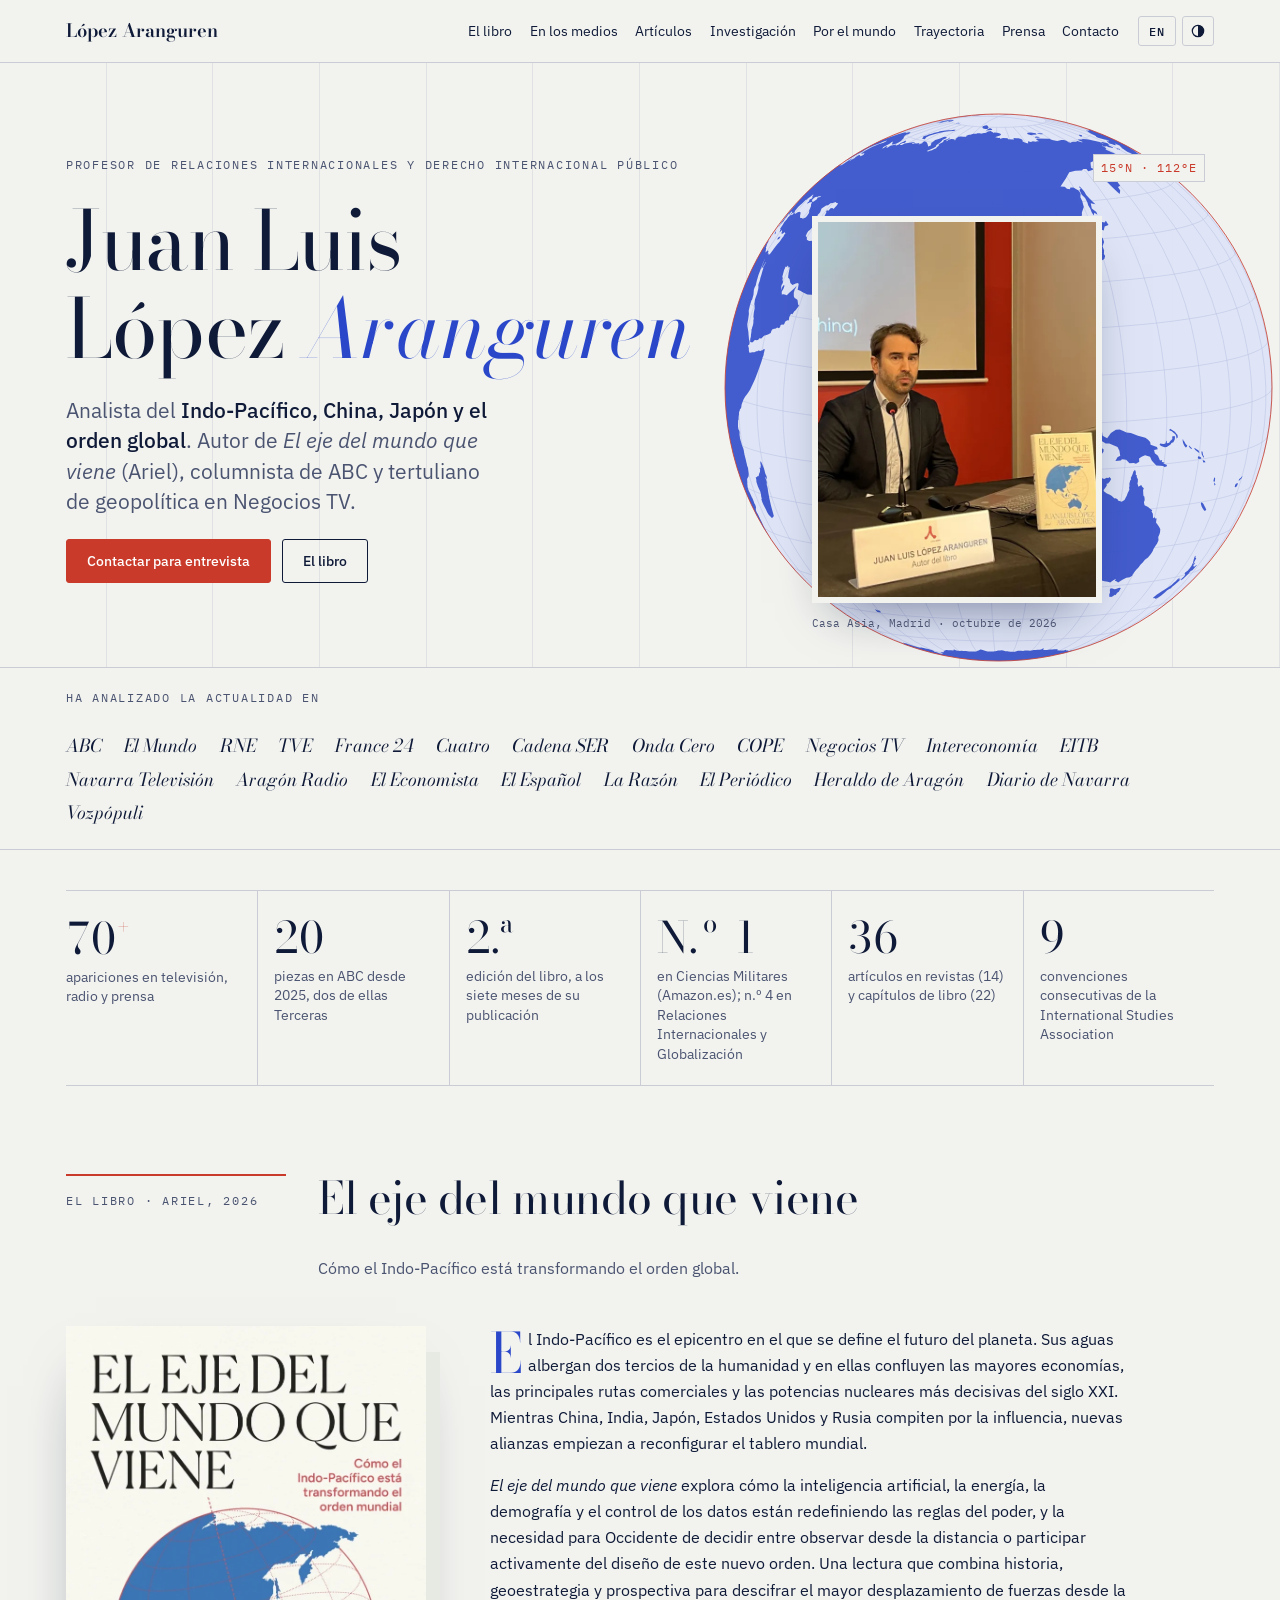
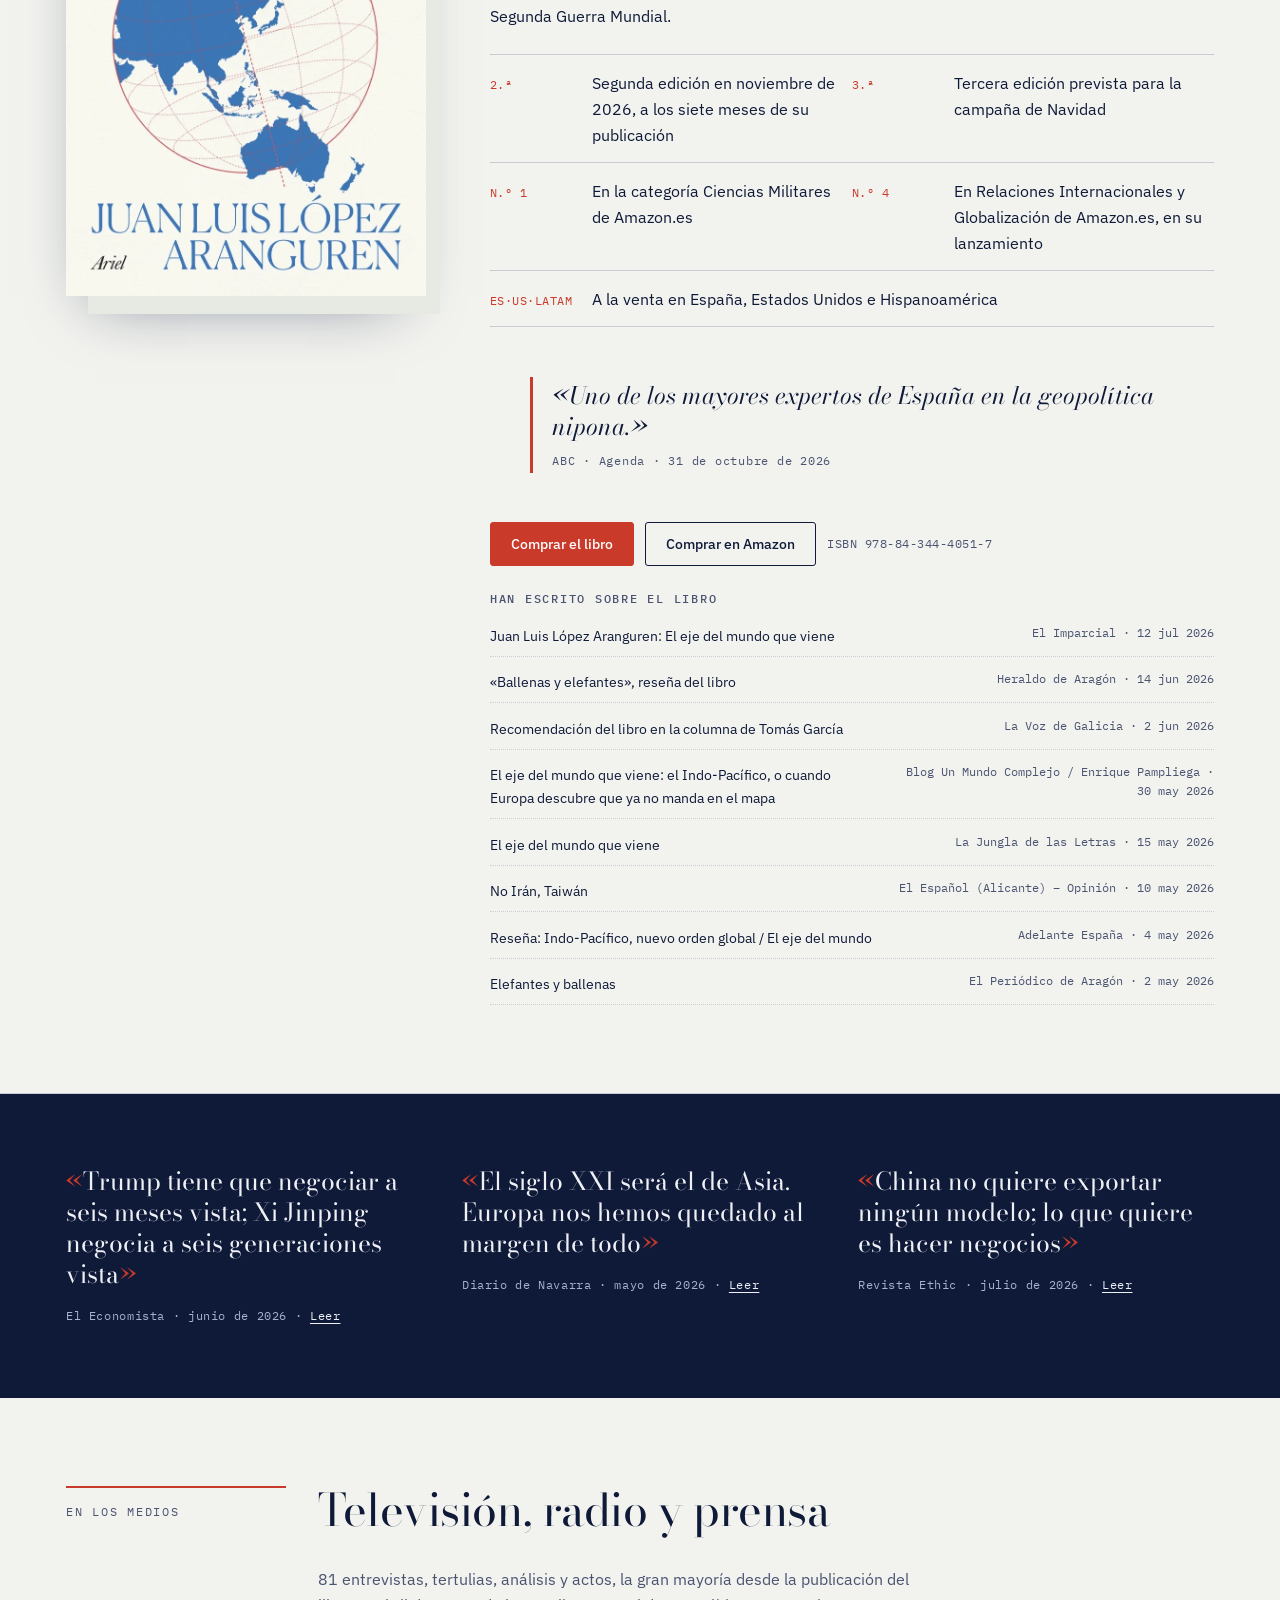
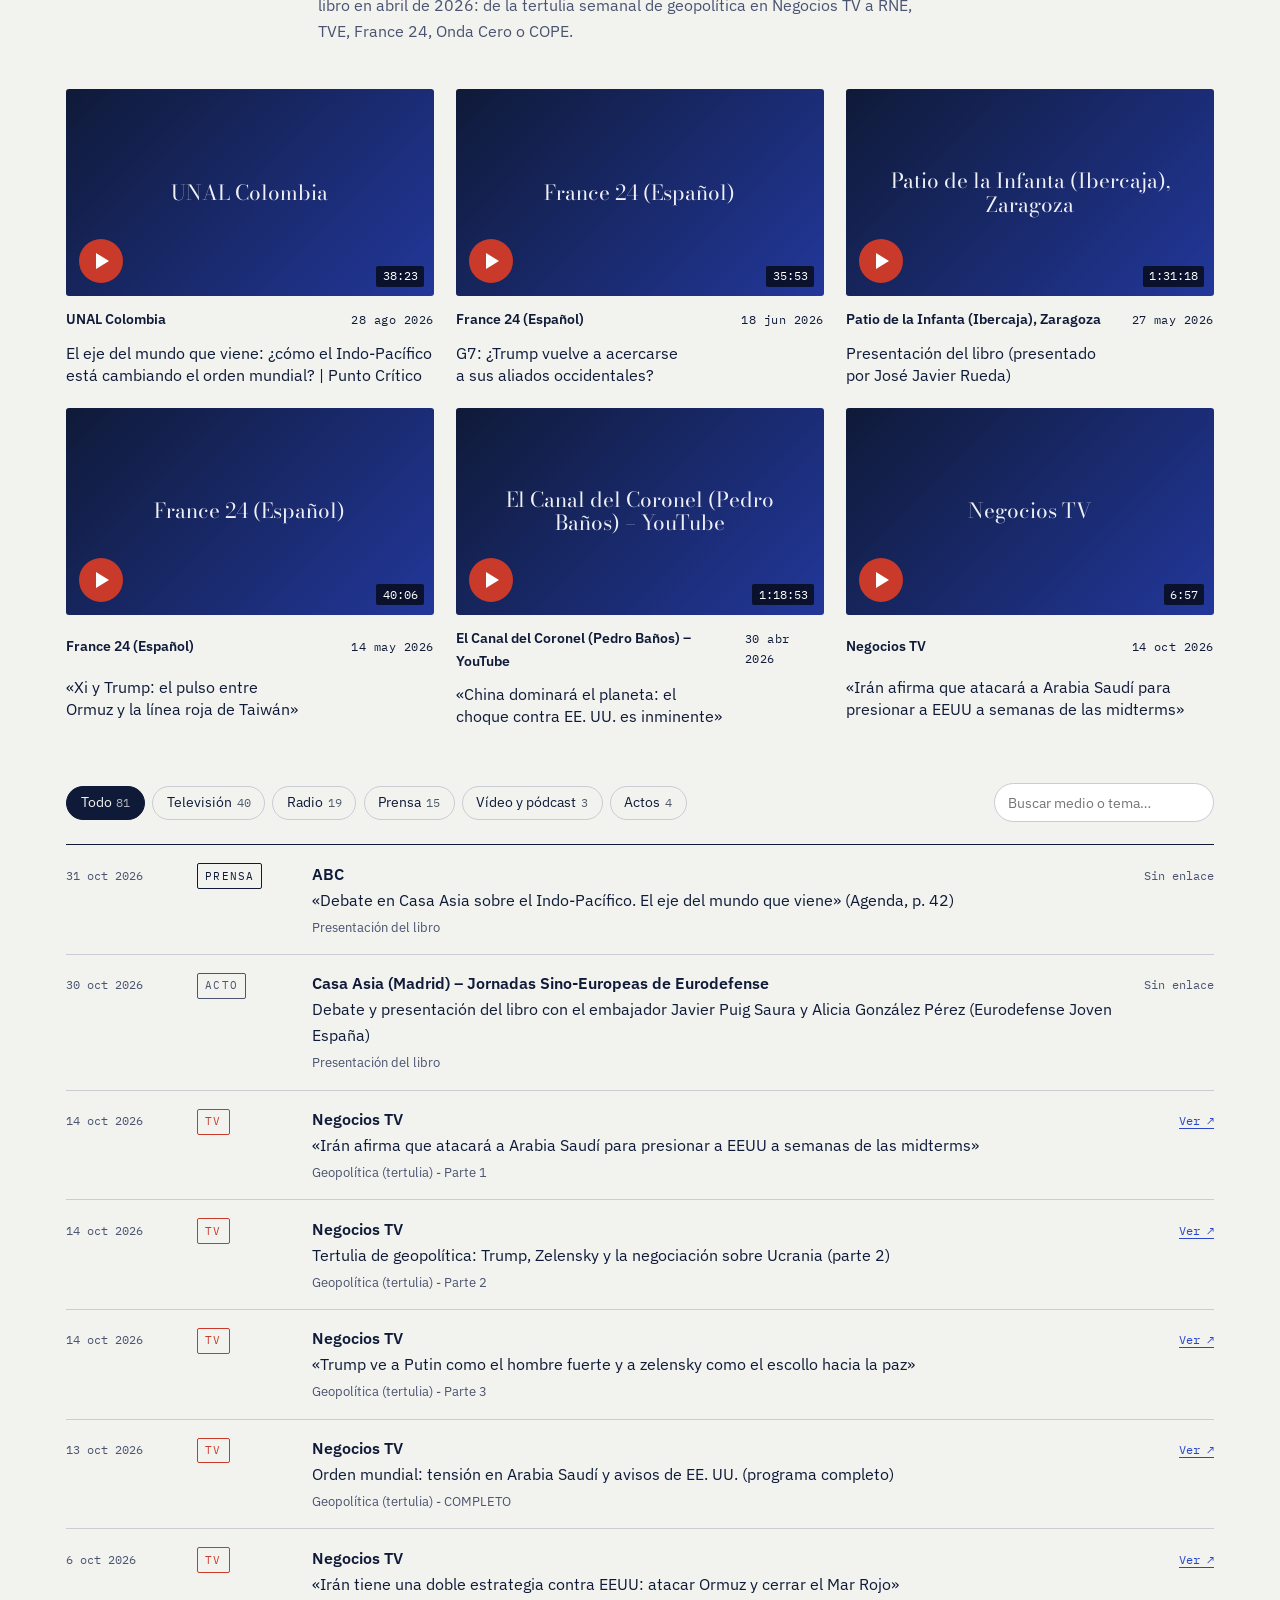
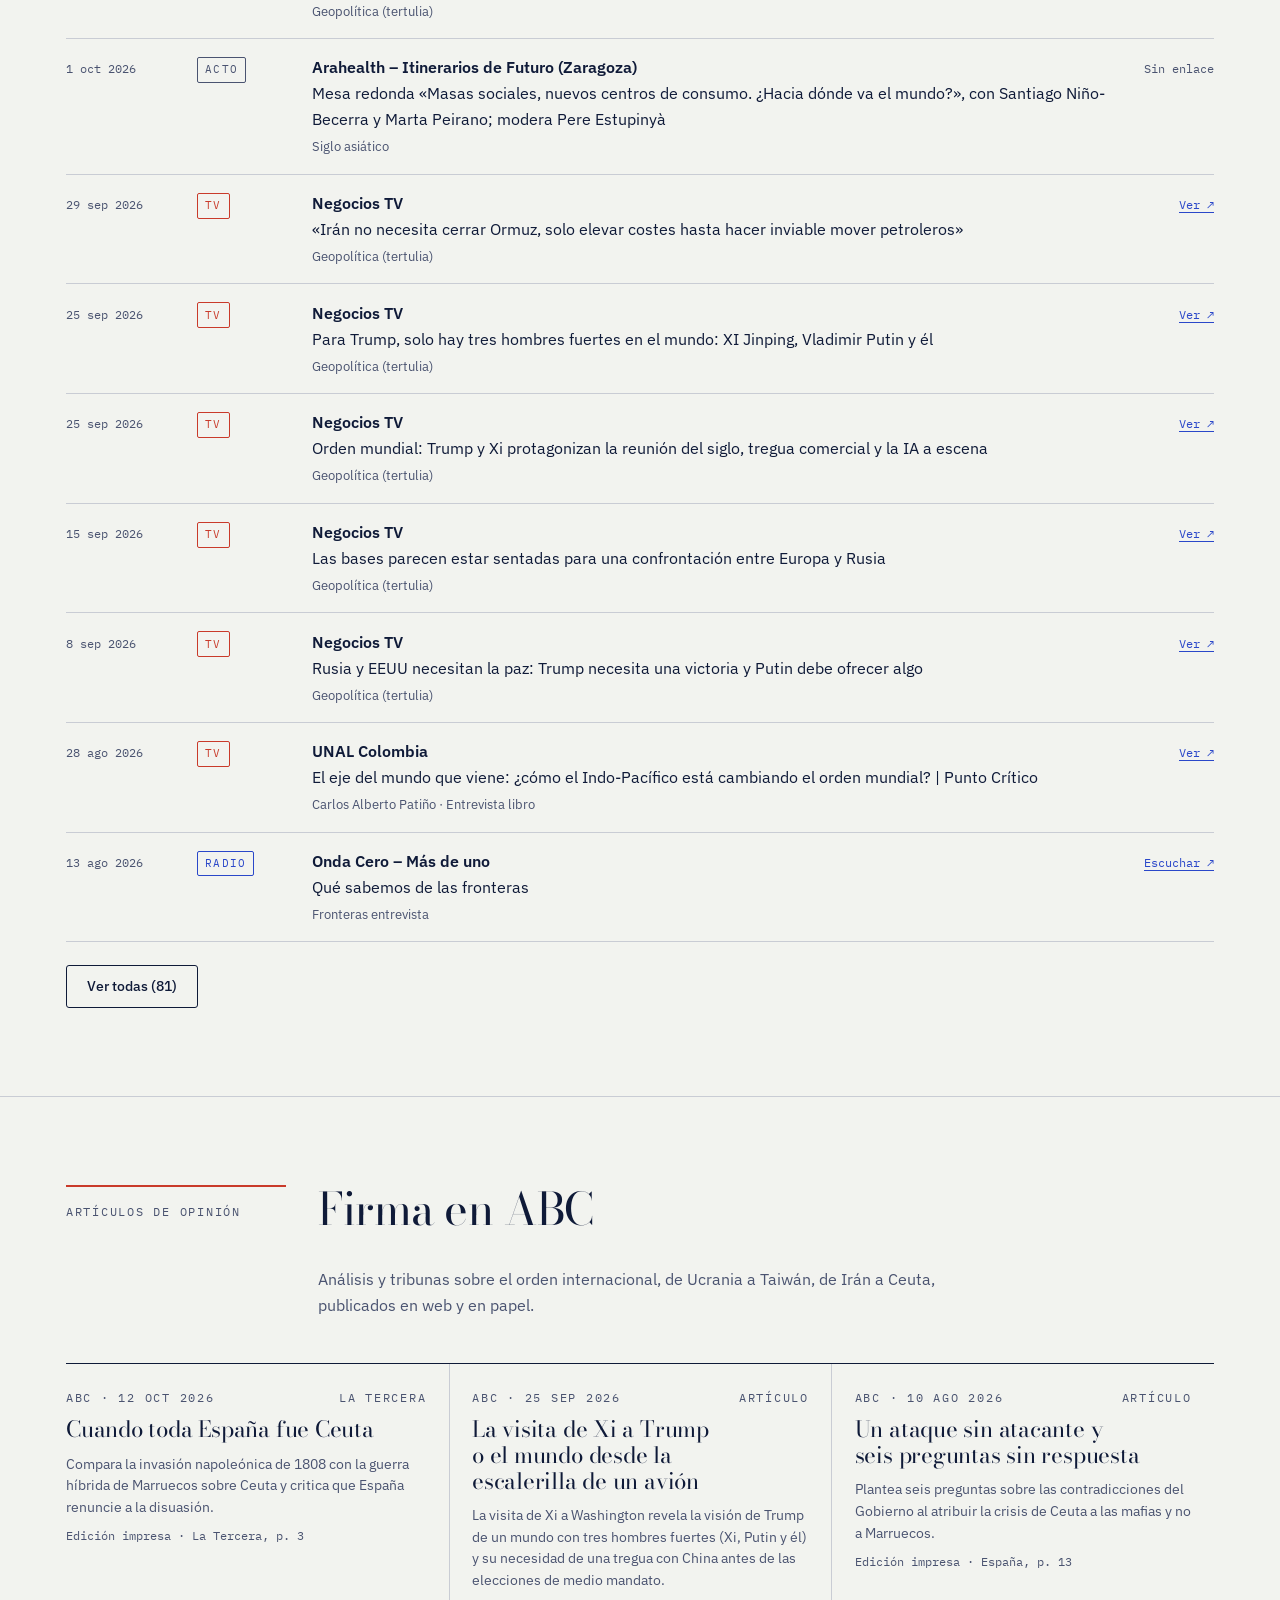
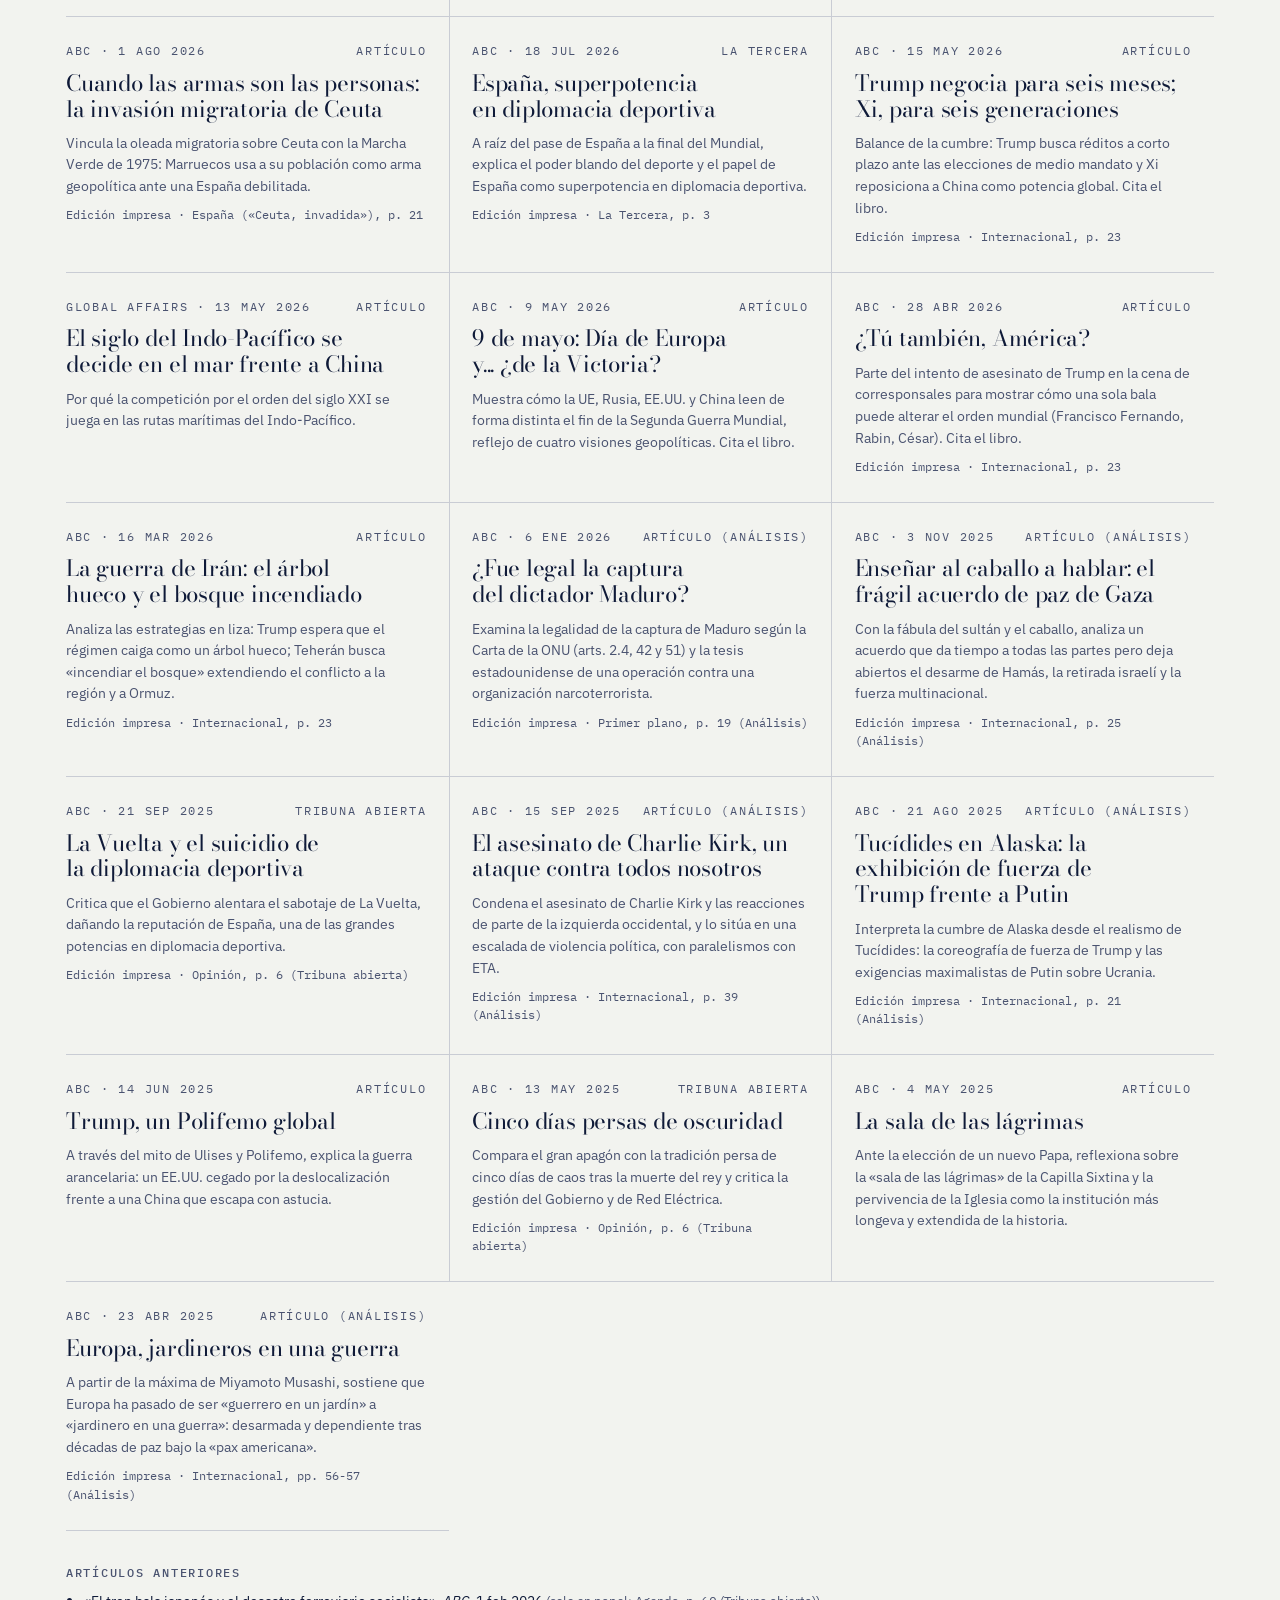
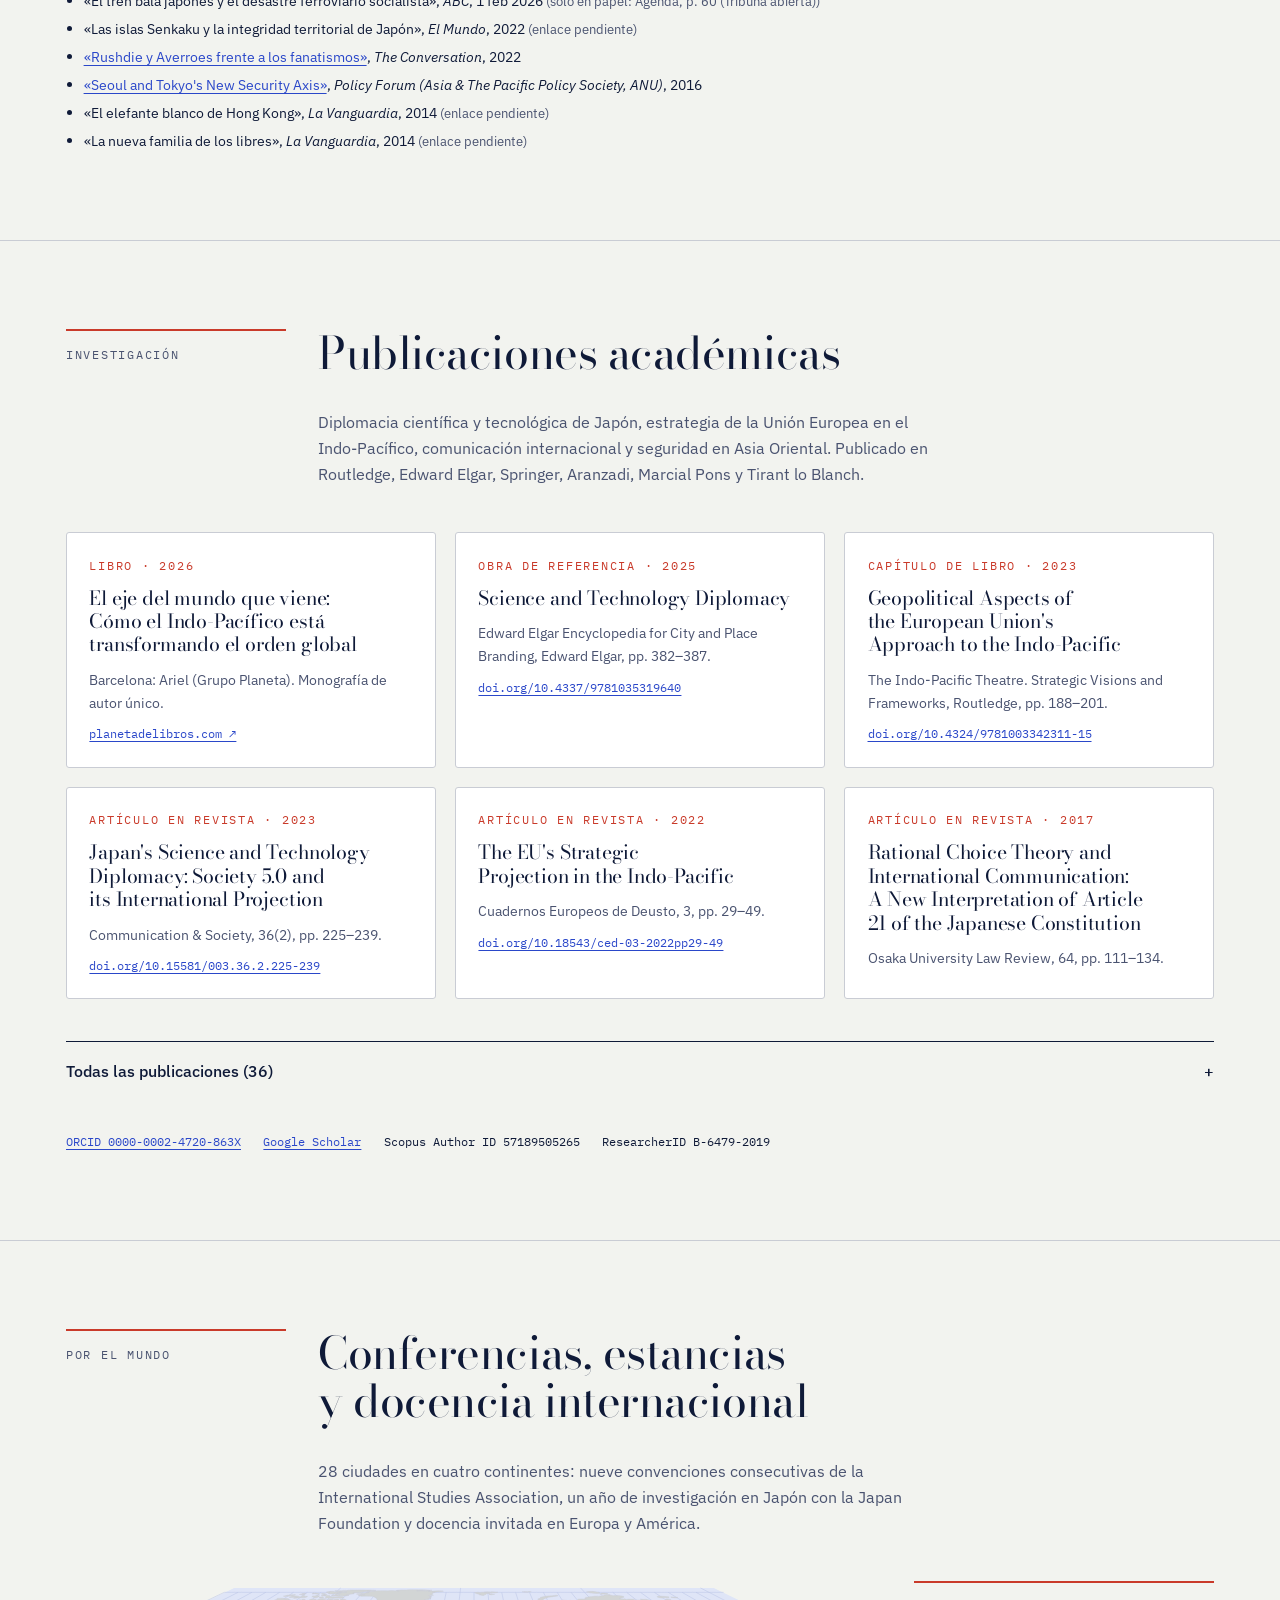
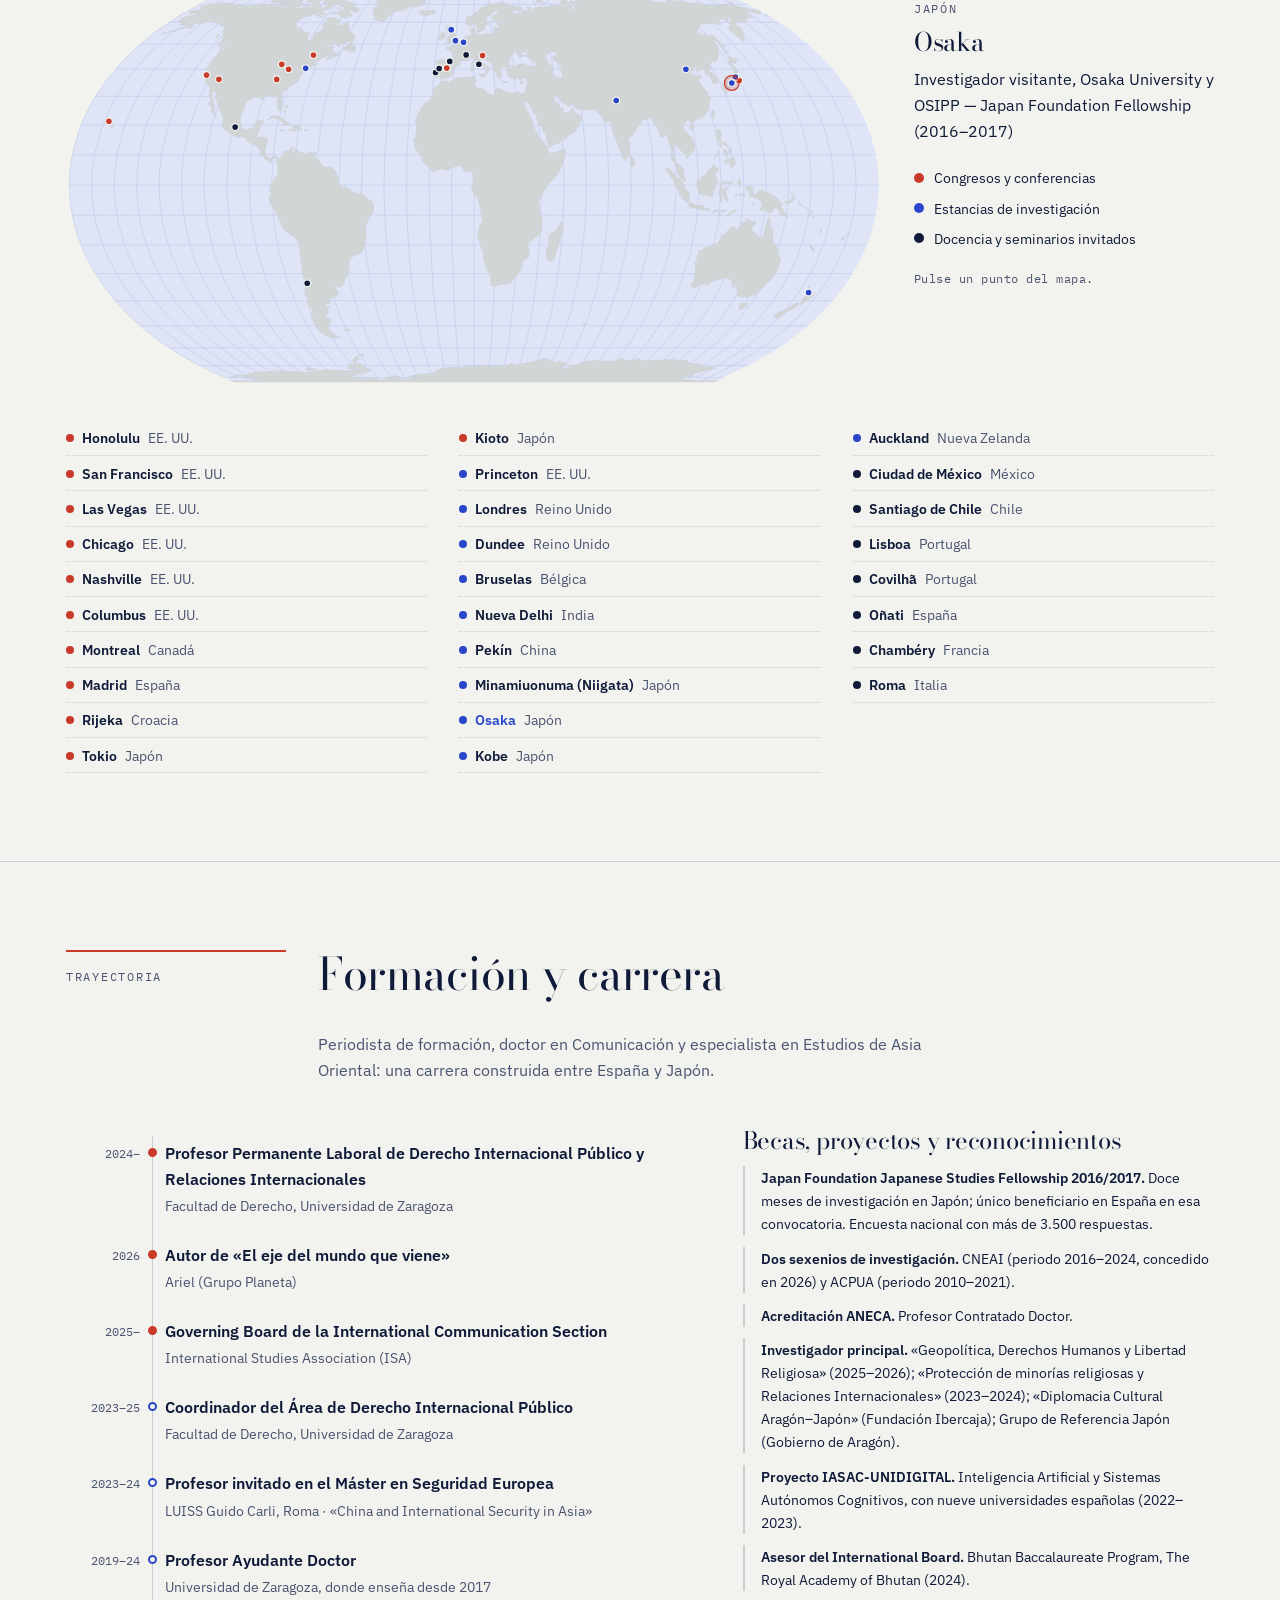
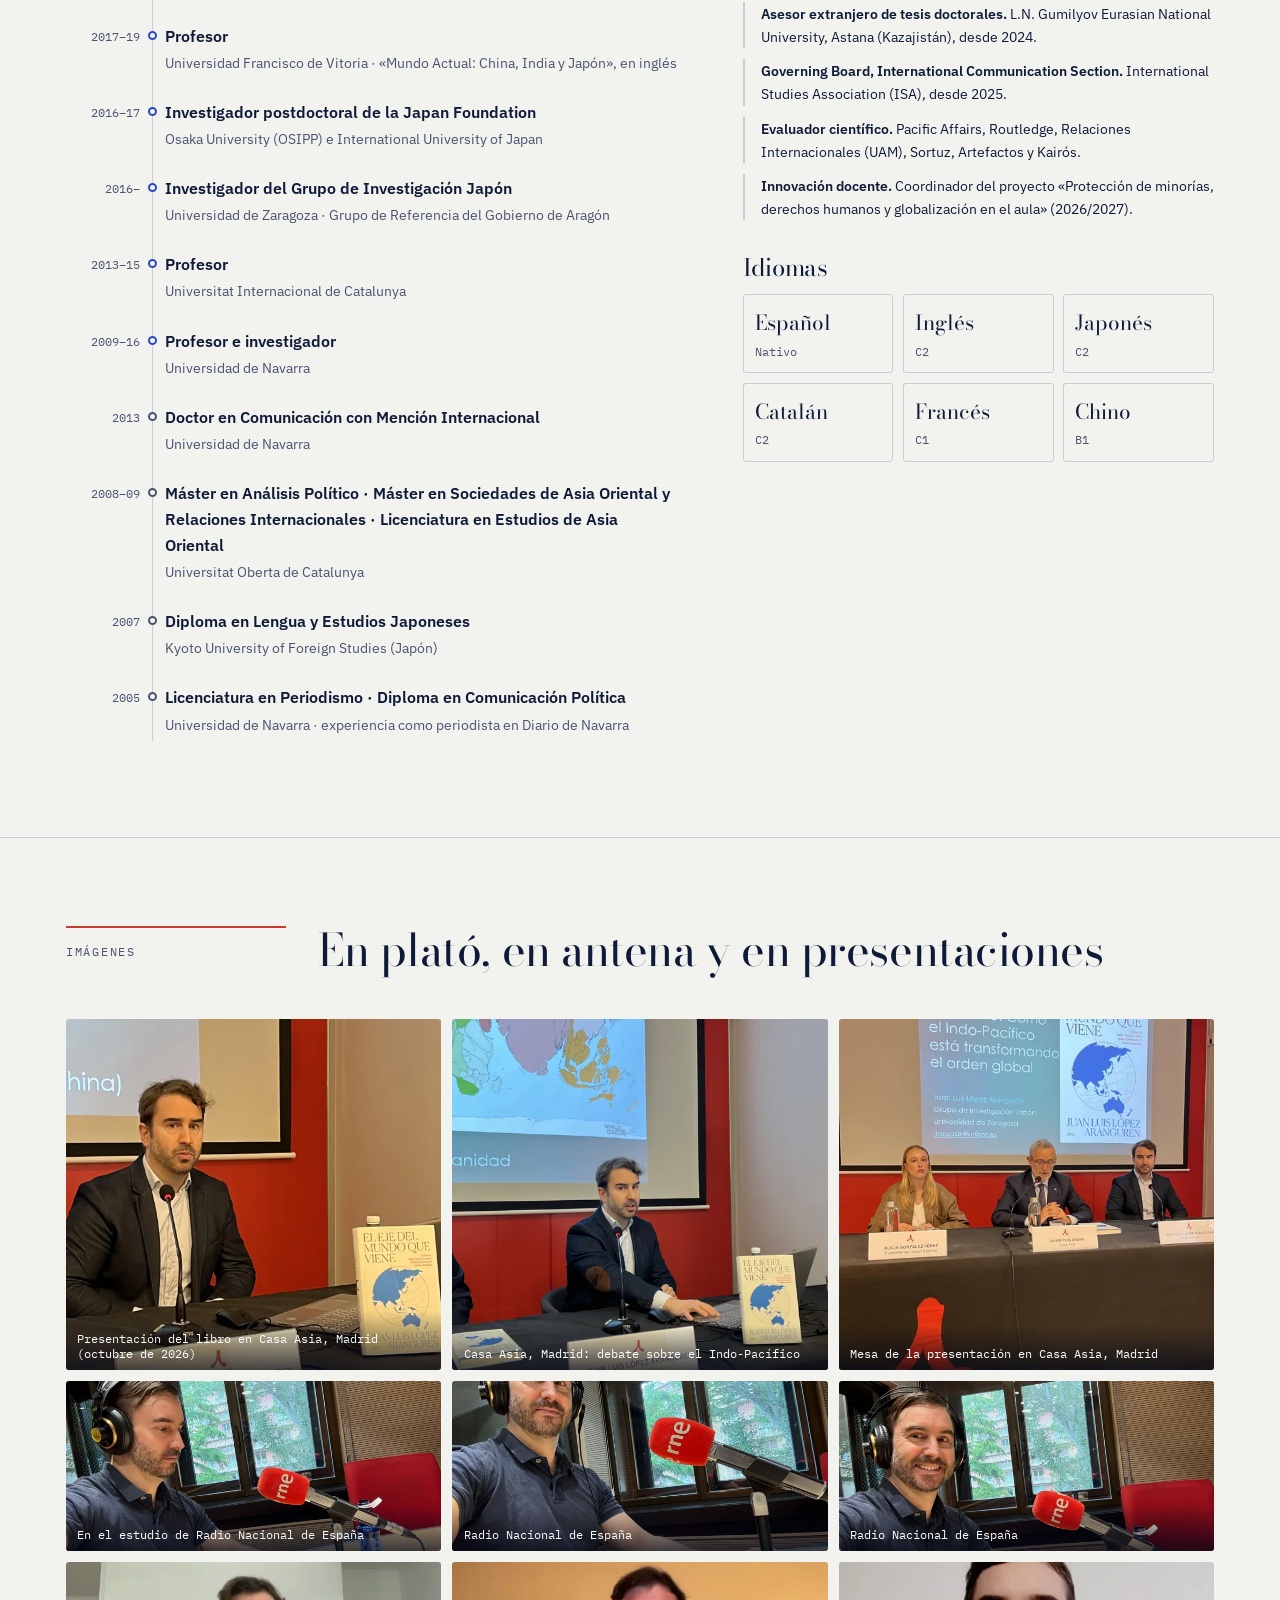
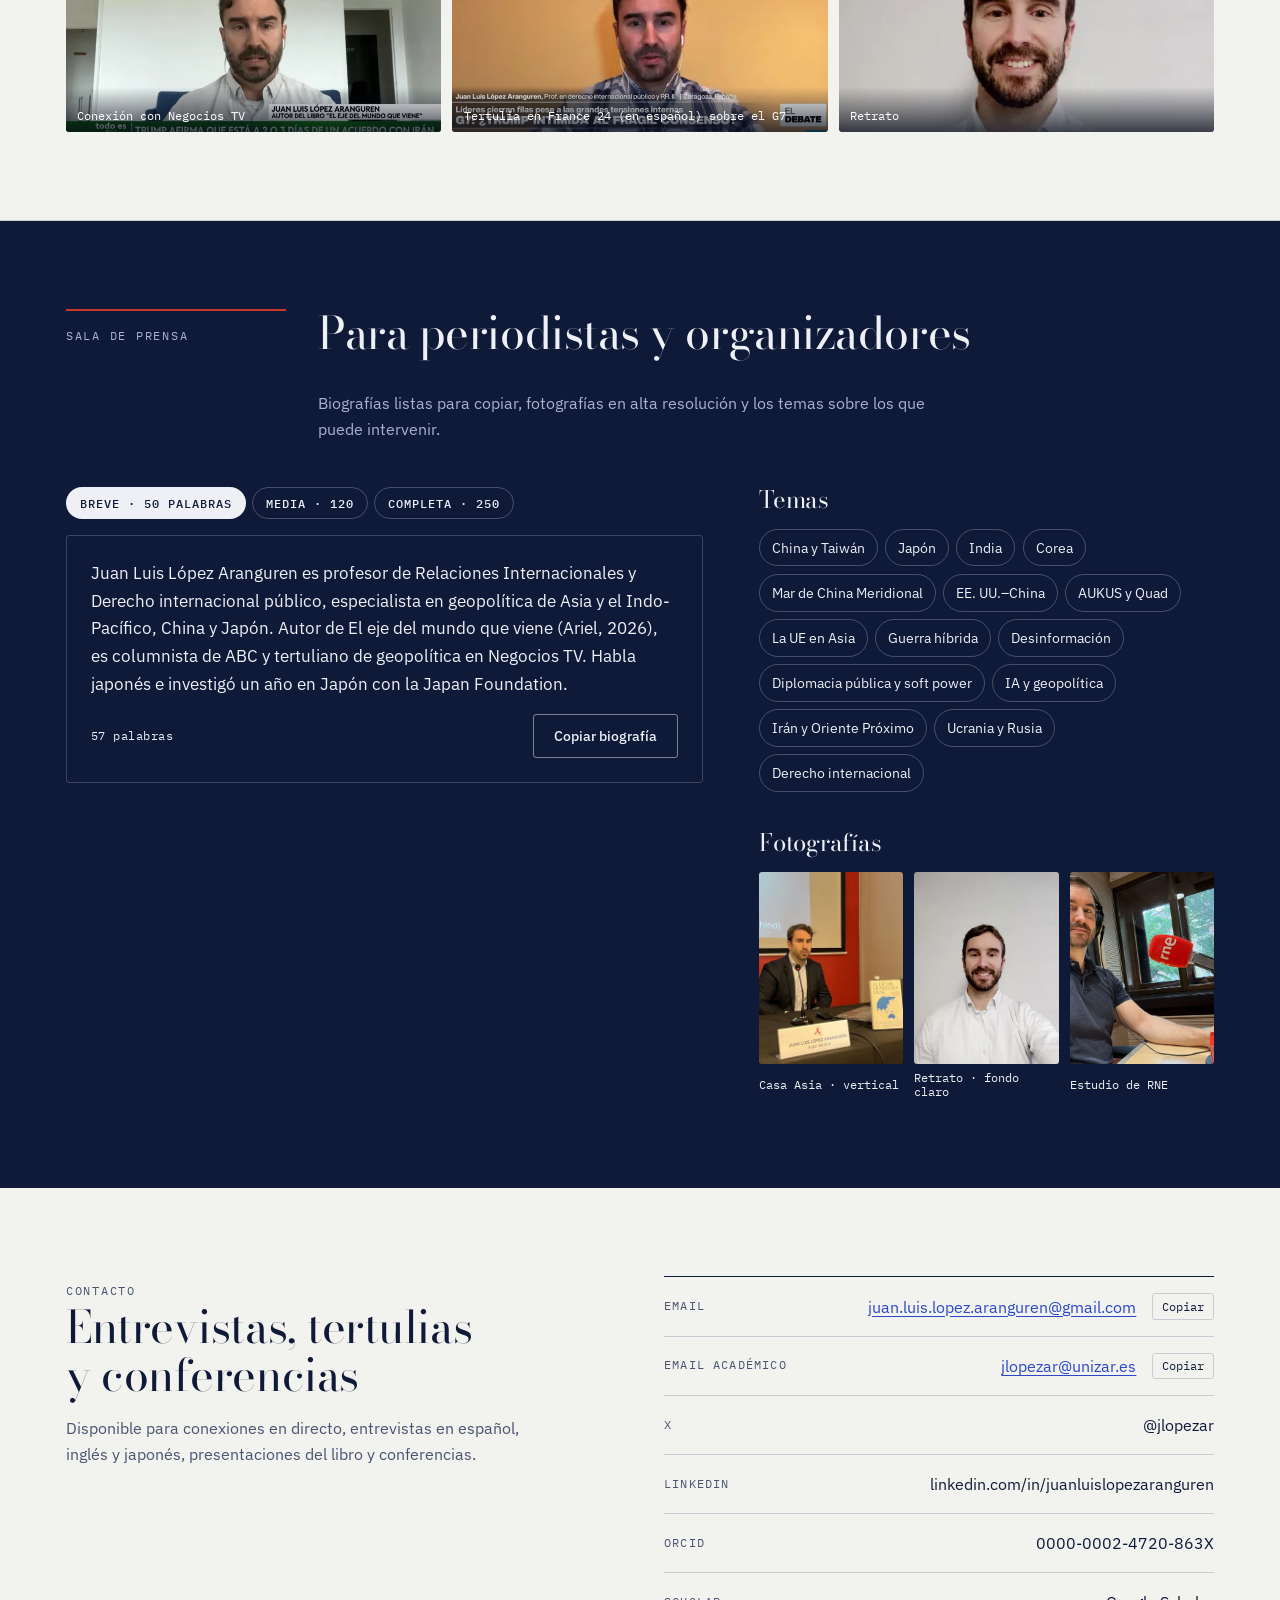
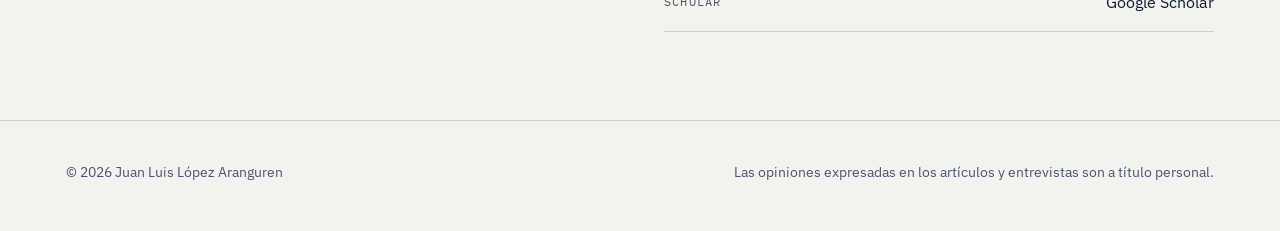
==== commit cc5e0920: "Incorporar datos del CV de noviembre de 2026 - Contacto: email principal y académico con botón de co" ====
--- a/docs/index.html
+++ b/docs/index.html
@@ -34,7 +34,7 @@
  {"@type":"Person","name":"Juan Luis López Aranguren","jobTitle":"Profesor de Relaciones Internacionales y Derecho internacional público",
   "knowsAbout":["Indo-Pacífico","China","Japón","Geopolítica","Relaciones Internacionales","Derecho internacional público","Diplomacia pública"],
   "knowsLanguage":["es","en","ja","ca","fr","zh"],
-  "sameAs":["https://x.com/jlopezar","https://orcid.org/0000-0002-4720-863X","https://scholar.google.com/citations?user=W_pPcp0AAAAJ"]},
+  "sameAs":["https://x.com/jlopezar","https://www.linkedin.com/in/juanluislopezaranguren","https://orcid.org/0000-0002-4720-863X","https://scholar.google.com/citations?user=W_pPcp0AAAAJ"]},
  {"@type":"Book","name":"El eje del mundo que viene: Cómo el Indo-Pacífico está transformando el orden global","author":{"@type":"Person","name":"Juan Luis López Aranguren"},
   "publisher":{"@type":"Organization","name":"Ariel (Grupo Planeta)"},"datePublished":"2026-04-15","isbn":"9788434440517","inLanguage":"es",
   "url":"https://www.planetadelibros.com/libro-el-eje-del-mundo-que-viene/447137"}
@@ -74,7 +74,7 @@
       <div class="hero-text">
         <p class="eyebrow" data-i18n="hero.eyebrow">Profesor de Relaciones Internacionales y Derecho internacional público</p>
         <h1>Juan Luis<br>López <em>Aranguren</em></h1>
-        <p class="lede" data-i18n-html="hero.lede">Analista del <strong>Indo-Pacífico, China, Japón y el orden global</strong>. Autor de <em>El eje del mundo que viene</em> (Ariel) y tertuliano de geopolítica en Negocios TV.</p>
+        <p class="lede" data-i18n-html="hero.lede">Analista del <strong>Indo-Pacífico, China, Japón y el orden global</strong>. Autor de <em>El eje del mundo que viene</em> (Ariel), columnista de ABC y tertuliano de geopolítica en Negocios TV.</p>
         <div class="ctas">
           <a class="btn solid" href="#contacto" data-i18n="hero.cta1">Contactar para entrevista</a>
           <a class="btn" href="#libro" data-i18n="hero.cta2">El libro</a>
@@ -98,7 +98,7 @@
     <div class="wrap">
       <span class="eyebrow" data-i18n="seen">Ha analizado la actualidad en</span>
       <ul>
-        <li>ABC</li><li>El Mundo</li><li>RNE</li><li>TVE 24 Horas</li><li>France 24</li><li>Cuatro</li><li>Onda Cero</li><li>COPE</li><li>Negocios TV</li><li>El Economista</li><li>El Español</li><li>La Razón</li><li>El Periódico</li><li>Heraldo de Aragón</li><li>Diario de Navarra</li><li>Vozpópuli</li>
+        <li>ABC</li><li>El Mundo</li><li>RNE</li><li>TVE</li><li>France 24</li><li>Cuatro</li><li>Cadena SER</li><li>Onda Cero</li><li>COPE</li><li>Negocios TV</li><li>Intereconomía</li><li>EITB</li><li>Navarra Televisión</li><li>Aragón Radio</li><li>El Economista</li><li>El Español</li><li>La Razón</li><li>El Periódico</li><li>Heraldo de Aragón</li><li>Diario de Navarra</li><li>Vozpópuli</li>
       </ul>
     </div>
   </div>
@@ -128,11 +128,13 @@
             <li><span class="mono">2.ª</span><span data-i18n="libro.m1">Segunda edición en noviembre de 2026, a los siete meses de su publicación</span></li>
             <li><span class="mono">3.ª</span><span data-i18n="libro.m2">Tercera edición prevista para la campaña de Navidad</span></li>
             <li><span class="mono">N.º 1</span><span data-i18n="libro.m3">En la categoría Ciencias Militares de Amazon.es</span></li>
+            <li><span class="mono">N.º 4</span><span data-i18n="libro.m5">En Relaciones Internacionales y Globalización de Amazon.es, en su lanzamiento</span></li>
             <li><span class="mono">ES·US·LATAM</span><span data-i18n="libro.m4">A la venta en España, Estados Unidos e Hispanoamérica</span></li>
           </ul>
           <blockquote class="press-quote">«Uno de los mayores expertos de España en la geopolítica nipona.»<cite>ABC · Agenda · 31 de octubre de 2026</cite></blockquote>
           <div class="ctas">
             <a class="btn solid" href="https://www.planetadelibros.com/libro-el-eje-del-mundo-que-viene/447137" target="_blank" rel="noopener" data-i18n="libro.buy">Comprar el libro</a>
+            <a class="btn" href="https://www.amazon.es/dp/8434440512" target="_blank" rel="noopener" data-i18n="libro.amazon">Comprar en Amazon</a>
             <span class="mono" style="align-self:center;color:var(--ink-soft)">ISBN 978-84-344-4051-7</span>
           </div>
           <div class="reviews" id="reviews"><h4 data-i18n="libro.reviews">Han escrito sobre el libro</h4></div>
@@ -146,7 +148,7 @@
     <div class="wrap">
       <figure><blockquote>Trump tiene que negociar a seis meses vista; Xi Jinping negocia a seis generaciones vista</blockquote>
         <figcaption>El Economista · junio de 2026 · <a href="https://www.eleconomista.es/economia/noticias/13954198/06/26/juan-luis-lopez-profesor-de-rrii-trump-tiene-que-negociar-a-seis-meses-vista-xi-jinping-negocia-a-seis-generaciones-vista.html" target="_blank" rel="noopener">Leer</a></figcaption></figure>
-      <figure><blockquote>El siglo XXI será de Asia, y Europa nos hemos quedado al margen</blockquote>
+      <figure><blockquote>El siglo XXI será el de Asia. Europa nos hemos quedado al margen de todo</blockquote>
         <figcaption>Diario de Navarra · mayo de 2026 · <a href="https://www.diariodenavarra.es/noticias/cultura-ocio/cultura/2026/05/01/siglo-xxi-sera-asia-europa-hemos-quedado-margen-819038-104.html" target="_blank" rel="noopener">Leer</a></figcaption></figure>
       <figure><blockquote>China no quiere exportar ningún modelo; lo que quiere es hacer negocios</blockquote>
         <figcaption>Revista Ethic · julio de 2026 · <a href="https://ethic.es/entrevista-juan-luis-lopez-aranguren" target="_blank" rel="noopener">Leer</a></figcaption></figure>
@@ -213,7 +215,7 @@
       <div class="sec-head">
         <span class="eyebrow">Por el mundo</span>
         <h2>Conferencias, estancias y docencia internacional</h2>
-        <p>Nueve convenciones consecutivas de la International Studies Association, un año de investigación en Japón con la Japan Foundation y docencia invitada en tres continentes.</p>
+        <p id="mundoIntro">Nueve convenciones consecutivas de la International Studies Association, un año de investigación en Japón con la Japan Foundation y docencia invitada en Europa y América.</p>
       </div>
       <div class="map-wrap">
         <div class="map-col"><div class="map-box" id="mapBox"><svg class="worldmap" viewBox="0 0 1000 500" role="img" aria-label="Mapa de conferencias, estancias de investigación y docencia internacional">
@@ -238,7 +240,7 @@
 <g class="pin pin-doc" data-i="15" tabindex="0" role="button" aria-label="Oñati: Profesor invitado, International Institute for the Sociology of Law: módulo «The Indo-Pacific» (2025)" transform="translate(470.3,98.5)"><circle r="9" class="pin-halo"/><circle r="4.2"/></g>
 <g class="pin pin-conf" data-i="16" tabindex="0" role="button" aria-label="Madrid: Presentación y debate en Casa Asia, Jornadas Sino-Europeas de Eurodefense (2026)" transform="translate(466.6,106.7)"><circle r="9" class="pin-halo"/><circle r="4.2"/></g>
 <g class="pin pin-doc" data-i="17" tabindex="0" role="button" aria-label="Chambéry: Profesor en el BIP Erasmus+ «The Decline of International Solidarity», Université Savoie Mont Blanc, alianza UNITA (2026)" transform="translate(490.4,90.6)"><circle r="9" class="pin-halo"/><circle r="4.2"/></g>
-<g class="pin pin-doc" data-i="18" tabindex="0" role="button" aria-label="Roma: Docencia en el máster de Seguridad Europea, LUISS Guido Carli (2023, 2024)" transform="translate(506.0,102.0)"><circle r="9" class="pin-halo"/><circle r="4.2"/></g>
+<g class="pin pin-doc" data-i="18" tabindex="0" role="button" aria-label="Roma: Profesor invitado en el Máster en Seguridad Europea, LUISS Guido Carli: «China and International Security in Asia» (2023–2024)" transform="translate(506.0,102.0)"><circle r="9" class="pin-halo"/><circle r="4.2"/></g>
 <g class="pin pin-conf" data-i="19" tabindex="0" role="button" aria-label="Rijeka: CEEISA–ISA European Convention, Universidad de Rijeka (2024)" transform="translate(510.5,91.4)"><circle r="9" class="pin-halo"/><circle r="4.2"/></g>
 <g class="pin pin-est" data-i="20" tabindex="0" role="button" aria-label="Nueva Delhi: Estancias de investigación, Centre for East Asian Studies, Jawaharlal Nehru University (2019–2021)" transform="translate(674.3,146.4)"><circle r="9" class="pin-halo"/><circle r="4.2"/></g>
 <g class="pin pin-est" data-i="21" tabindex="0" role="button" aria-label="Pekín: Estancia de investigación, Beijing Foreign Studies University" transform="translate(759.7,108.2)"><circle r="9" class="pin-halo"/><circle r="4.2"/></g>
@@ -351,13 +353,13 @@
         <p data-i18n="contacto.sub">Disponible para conexiones en directo, entrevistas en español, inglés y japonés, presentaciones del libro y conferencias.</p>
       </div>
       <div class="links">
-        <div><span class="k">Email</span><span class="v" id="emailV">[EMAIL DE CONTACTO]</span><button class="copy-btn" id="copyEmail" data-i18n="contacto.copy">Copiar</button></div>
-        <a href="https://x.com/jlopezar" target="_blank" rel="noopener"><span class="k">X</span><span class="v">@jlopezar</span></a>
-        <a href="https://orcid.org/0000-0002-4720-863X" target="_blank" rel="noopener"><span class="k">ORCID</span><span class="v">0000-0002-4720-863X</span></a>
+        <div class="em"><span class="k" data-i18n="contacto.email">Email</span><span class="v" id="emailV">[EMAIL DE CONTACTO]</span><button class="copy-btn" id="copyEmail" data-copy="email" data-i18n="contacto.copy">Copiar</button></div>
+        <div class="em" id="emailAcadRow" hidden><span class="k" data-i18n="contacto.acad">Email académico</span><span class="v" id="emailAcadV"></span><button class="copy-btn" data-copy="emailAcademico" data-i18n="contacto.copy">Copiar</button></div>
+        <a href="https://x.com/jlopezar" target="_blank" rel="noopener" id="xLink"><span class="k">X</span><span class="v" id="xV">@jlopezar</span></a>
+        <a href="https://www.linkedin.com/in/juanluislopezaranguren" target="_blank" rel="noopener" id="liLink"><span class="k">LinkedIn</span><span class="v">linkedin.com/in/juanluislopezaranguren</span></a>
+        <a href="https://orcid.org/0000-0002-4720-863X" target="_blank" rel="noopener" id="orcidLink"><span class="k">ORCID</span><span class="v" id="orcidV">0000-0002-4720-863X</span></a>
         <a href="https://scholar.google.com/citations?user=W_pPcp0AAAAJ" target="_blank" rel="noopener"><span class="k">Scholar</span><span class="v">Google Scholar</span></a>
-        <!-- LinkedIn: añada aquí su perfil
-        <a href="https://www.linkedin.com/in/[SU PERFIL]" target="_blank" rel="noopener"><span class="k">LinkedIn</span><span class="v">LinkedIn</span></a> -->
-      </div>
+        </div>
       <!-- Formulario de contacto opcional (Formspree, sin servidor propio). Cree un formulario en formspree.io,
            sustituya [ID DEL FORMULARIO] y quite las marcas de comentario:
       <form class="form" action="https://formspree.io/f/[ID DEL FORMULARIO]" method="POST">
--- a/docs/css/style.css
+++ b/docs/css/style.css
@@ -382,3 +382,11 @@
 .map-hint { display: none; }
 @media (max-width: 640px) { .map-hint { display: block; margin-top: .5rem; color: var(--ink-soft); } }
 .map-col { min-width: 0; }
+.milestones li:last-child:nth-child(odd) { grid-column: 1 / -1; }
+.links .em .v { margin-left: auto; }
+@media (max-width: 520px) {
+  .links > * { flex-wrap: wrap; gap: .35rem .8rem; }
+  .links .k { flex-basis: 100%; }
+  .links .v, .links .em .v { margin-left: 0; text-align: left; font-size: .94rem; overflow-wrap: normal; word-break: normal; }
+  .links .em .v { flex: 1 1 auto; min-width: 0; }
+}
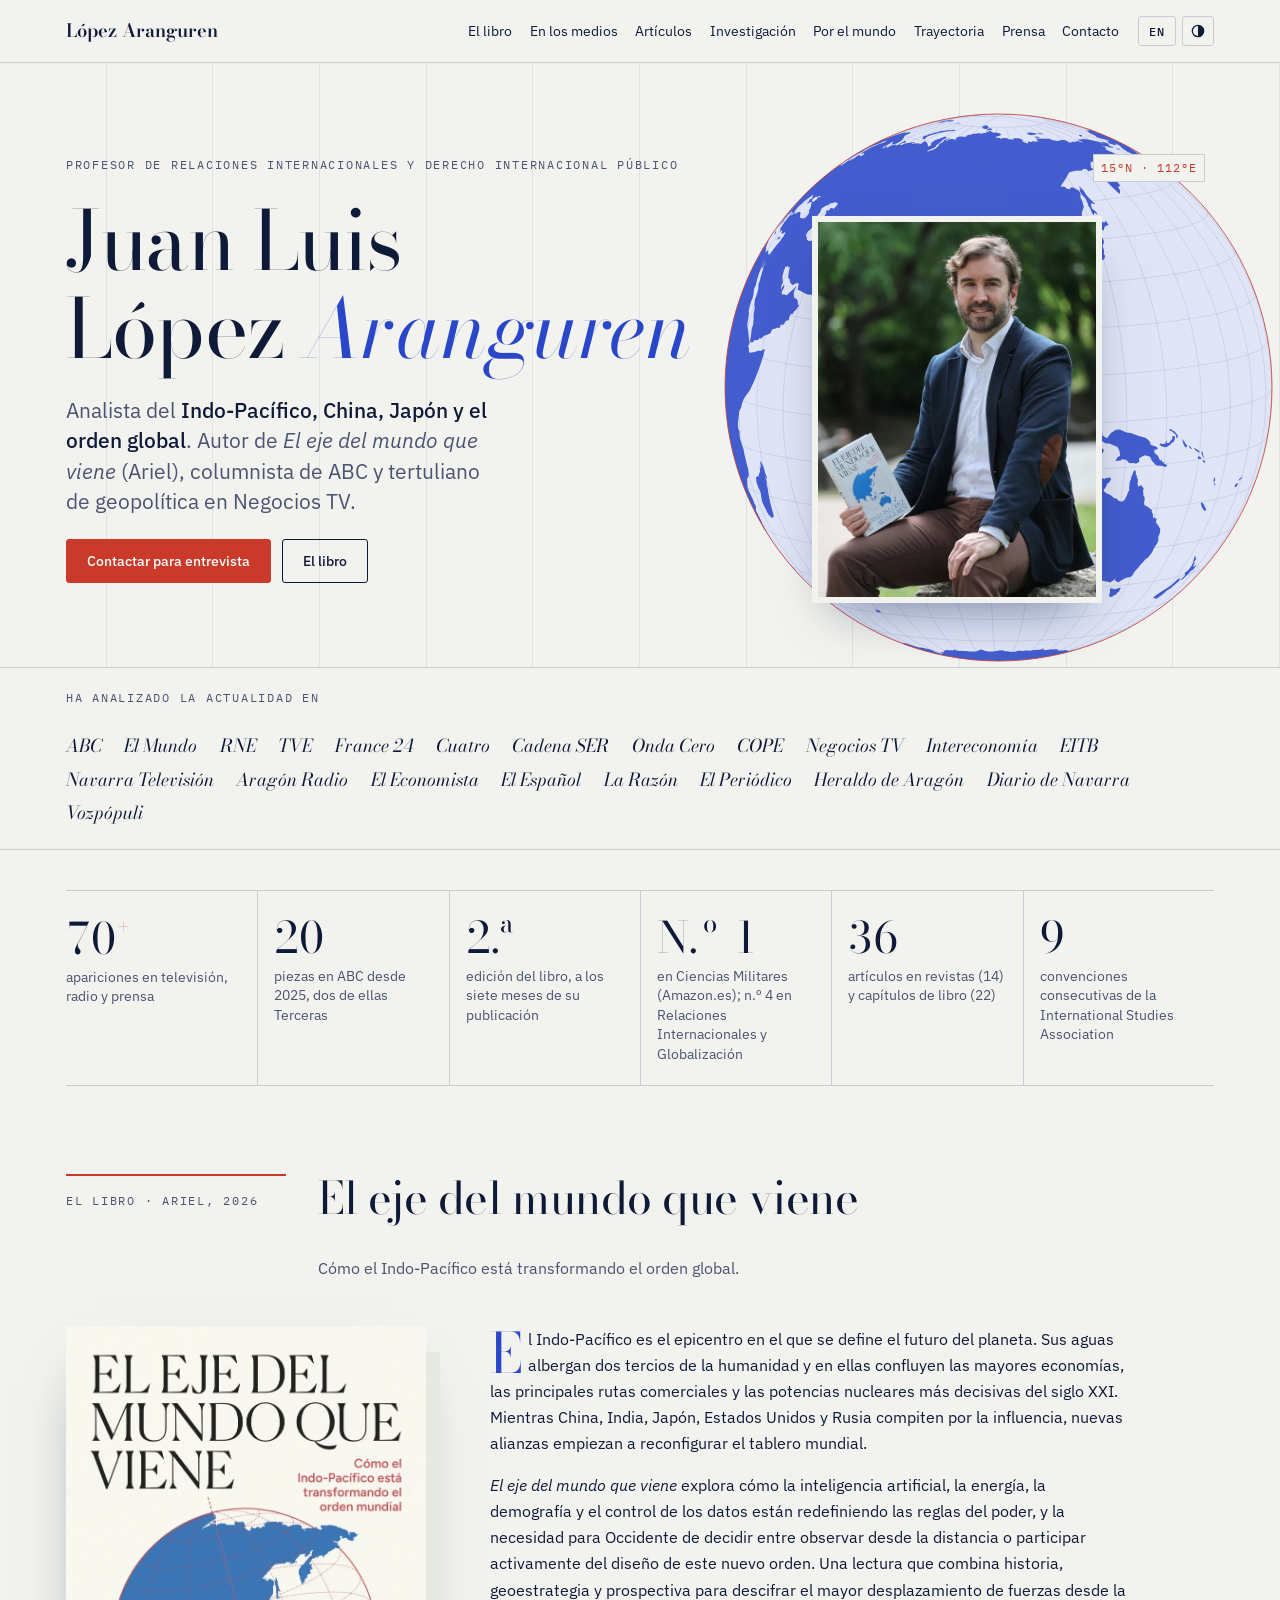
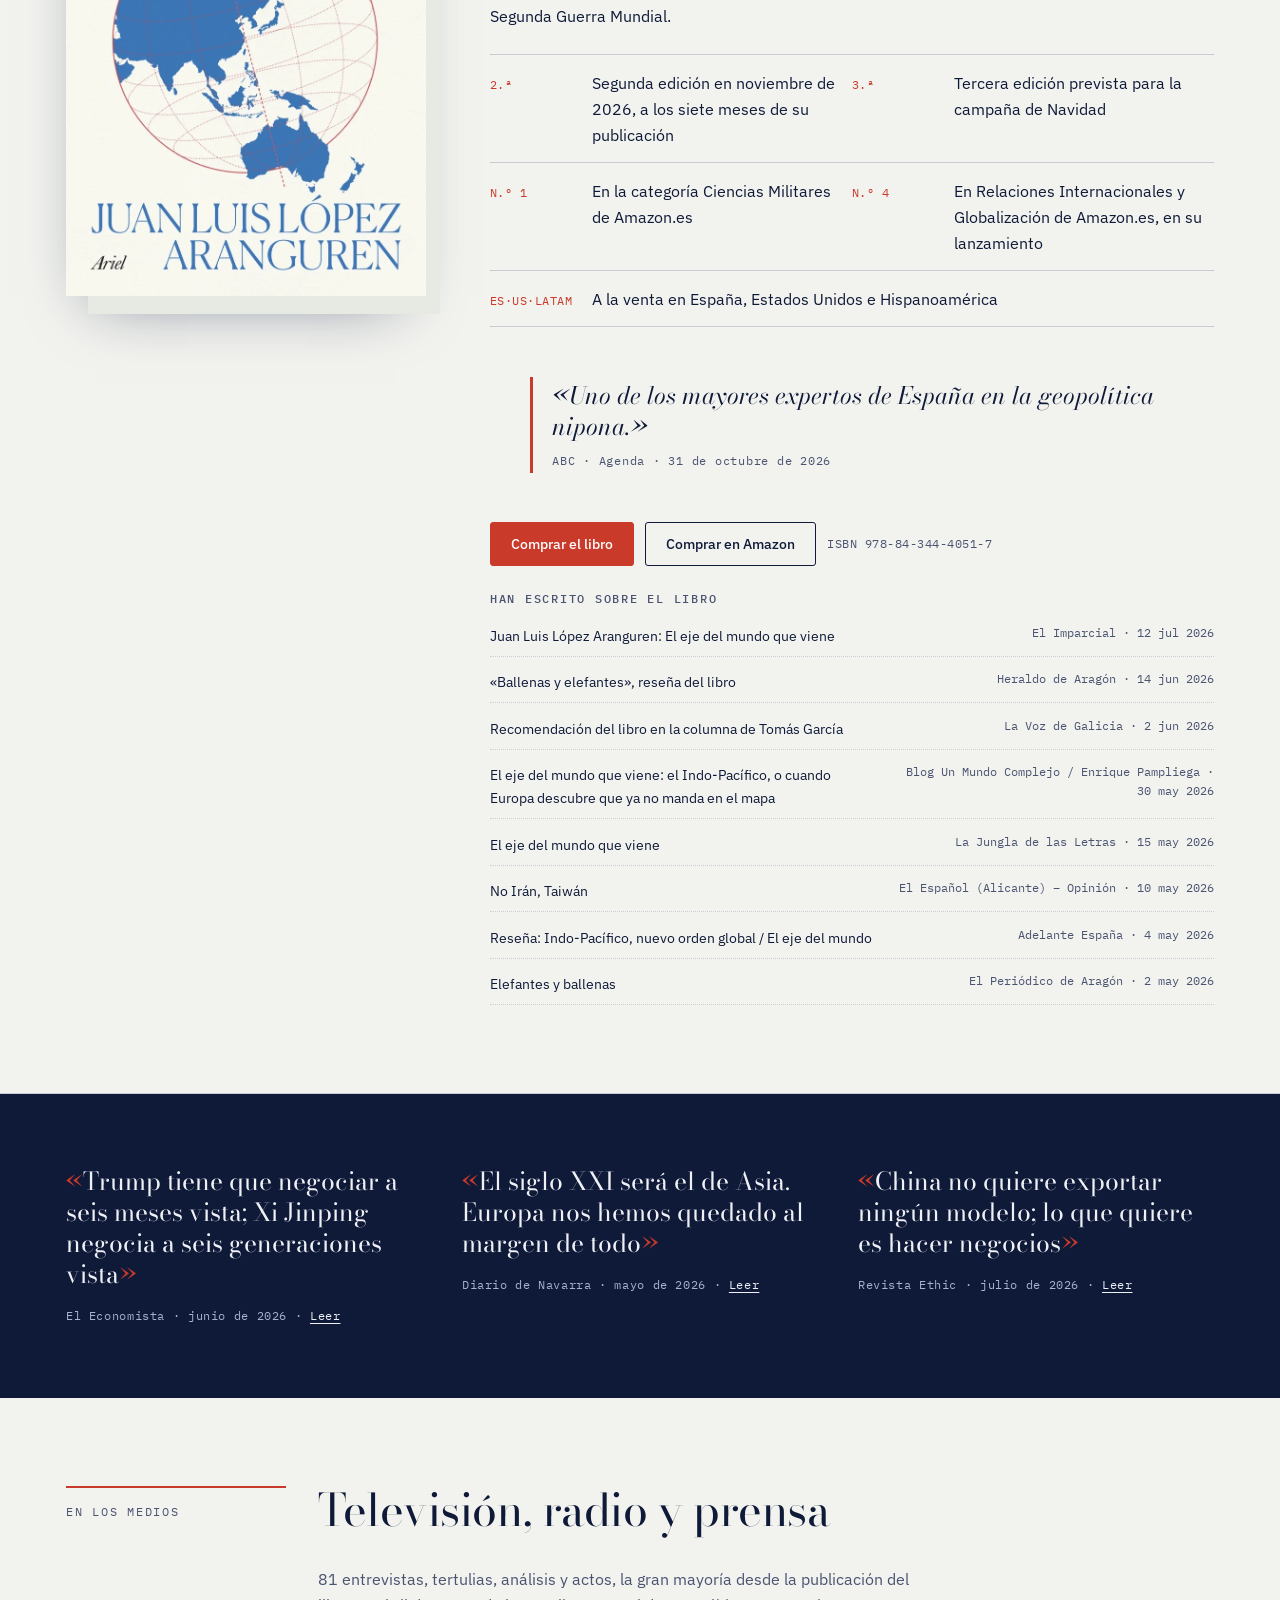
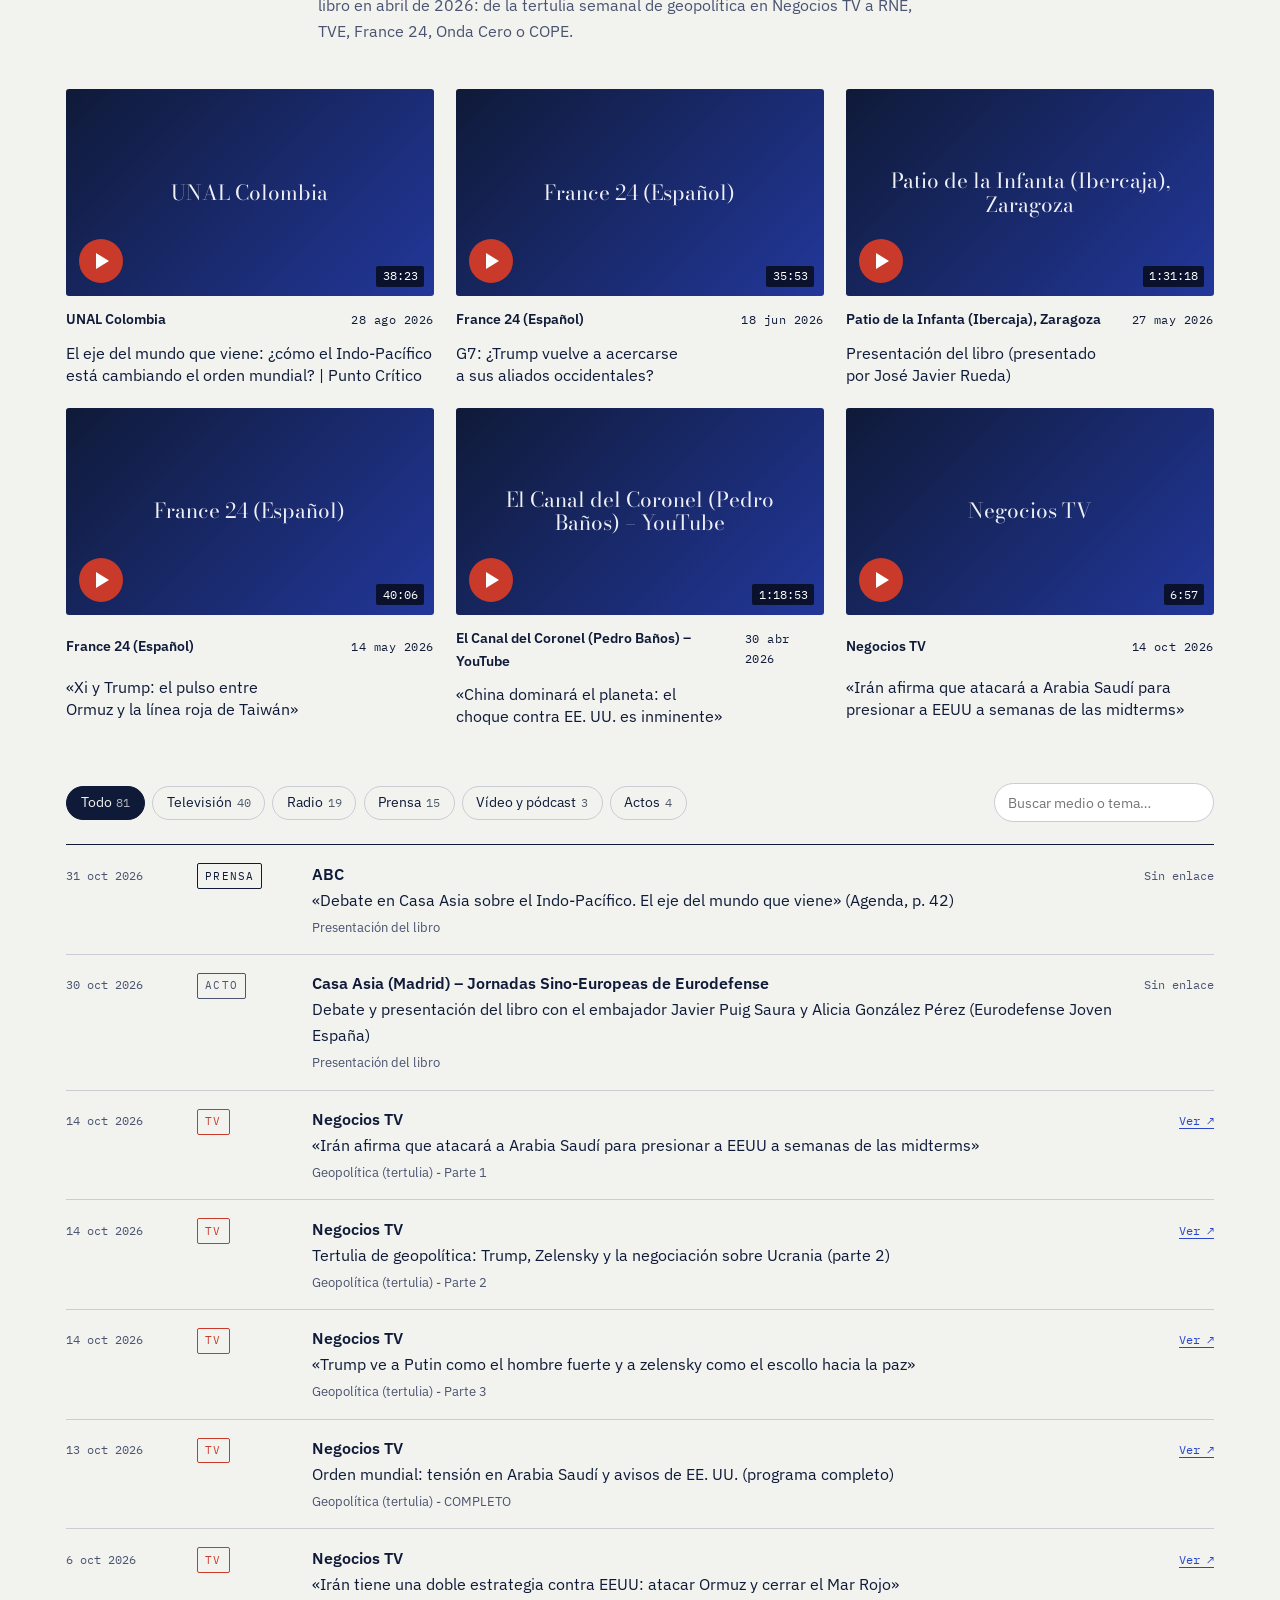
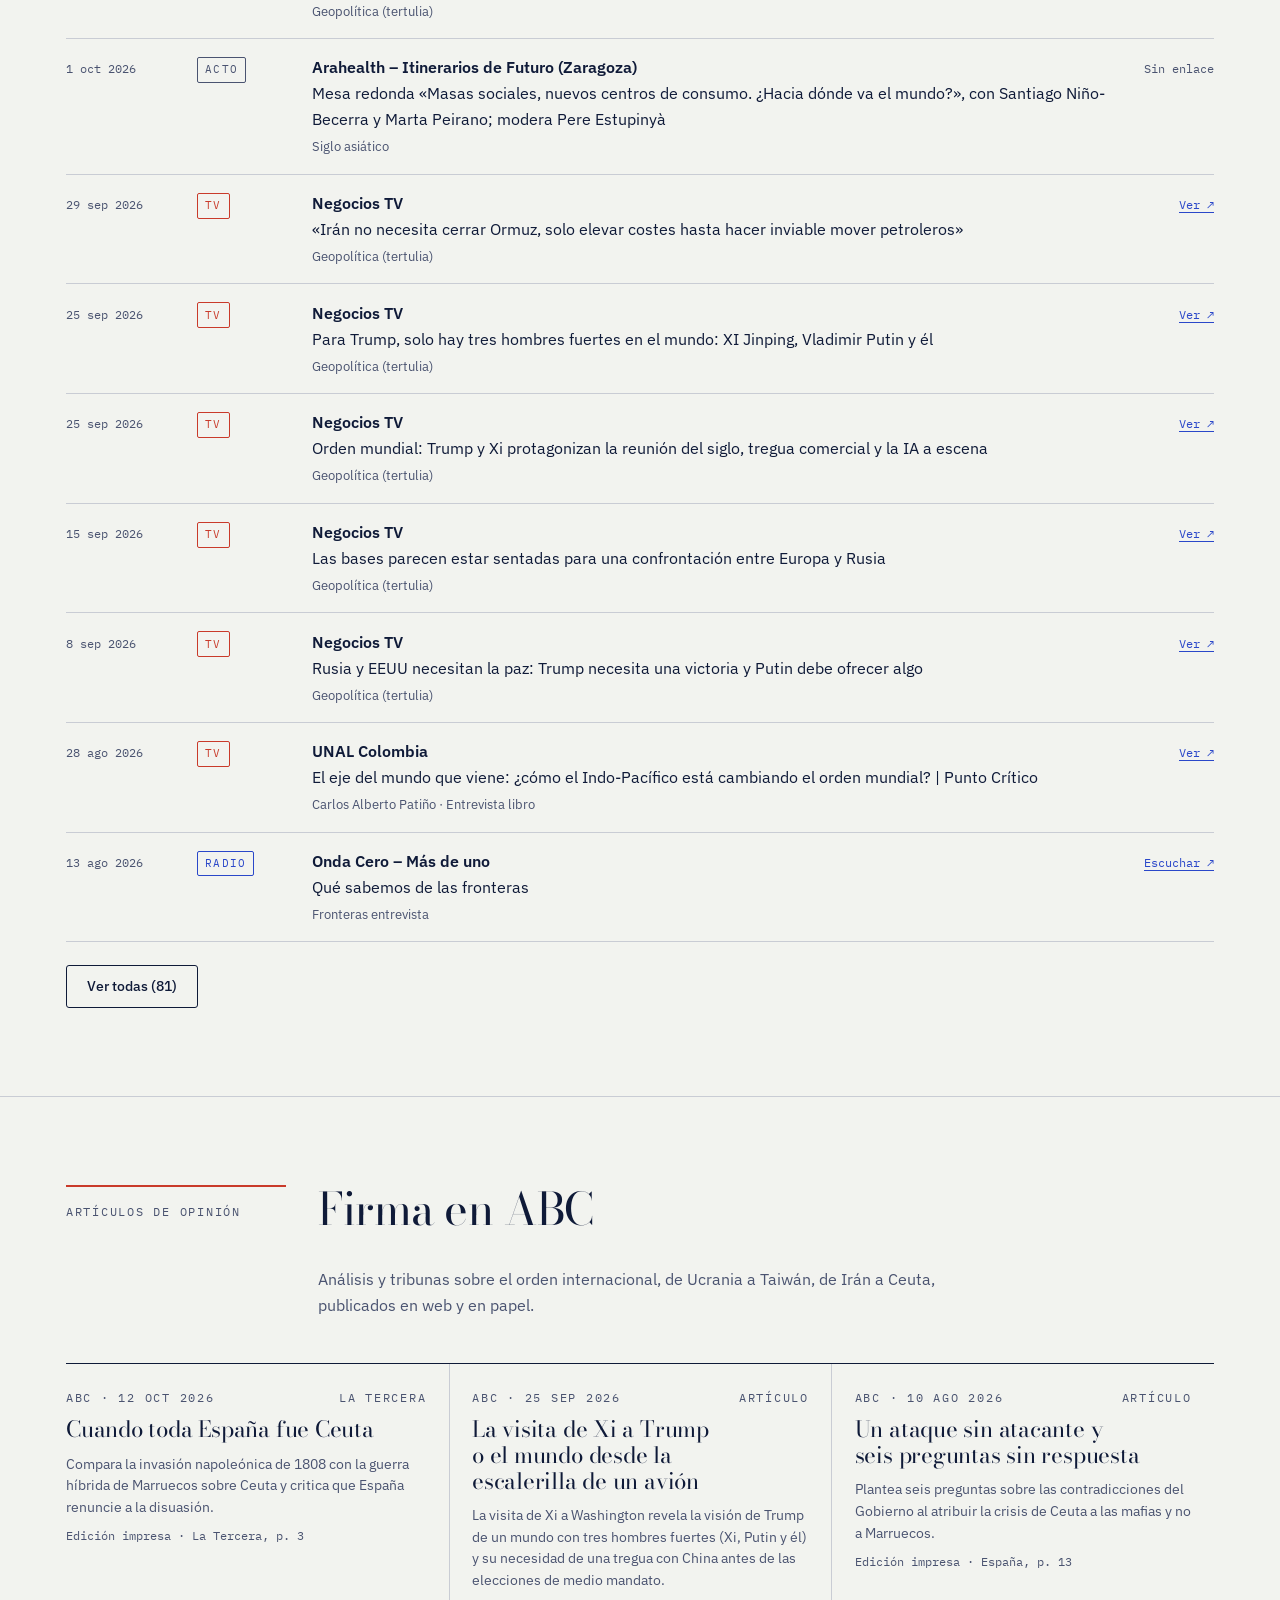
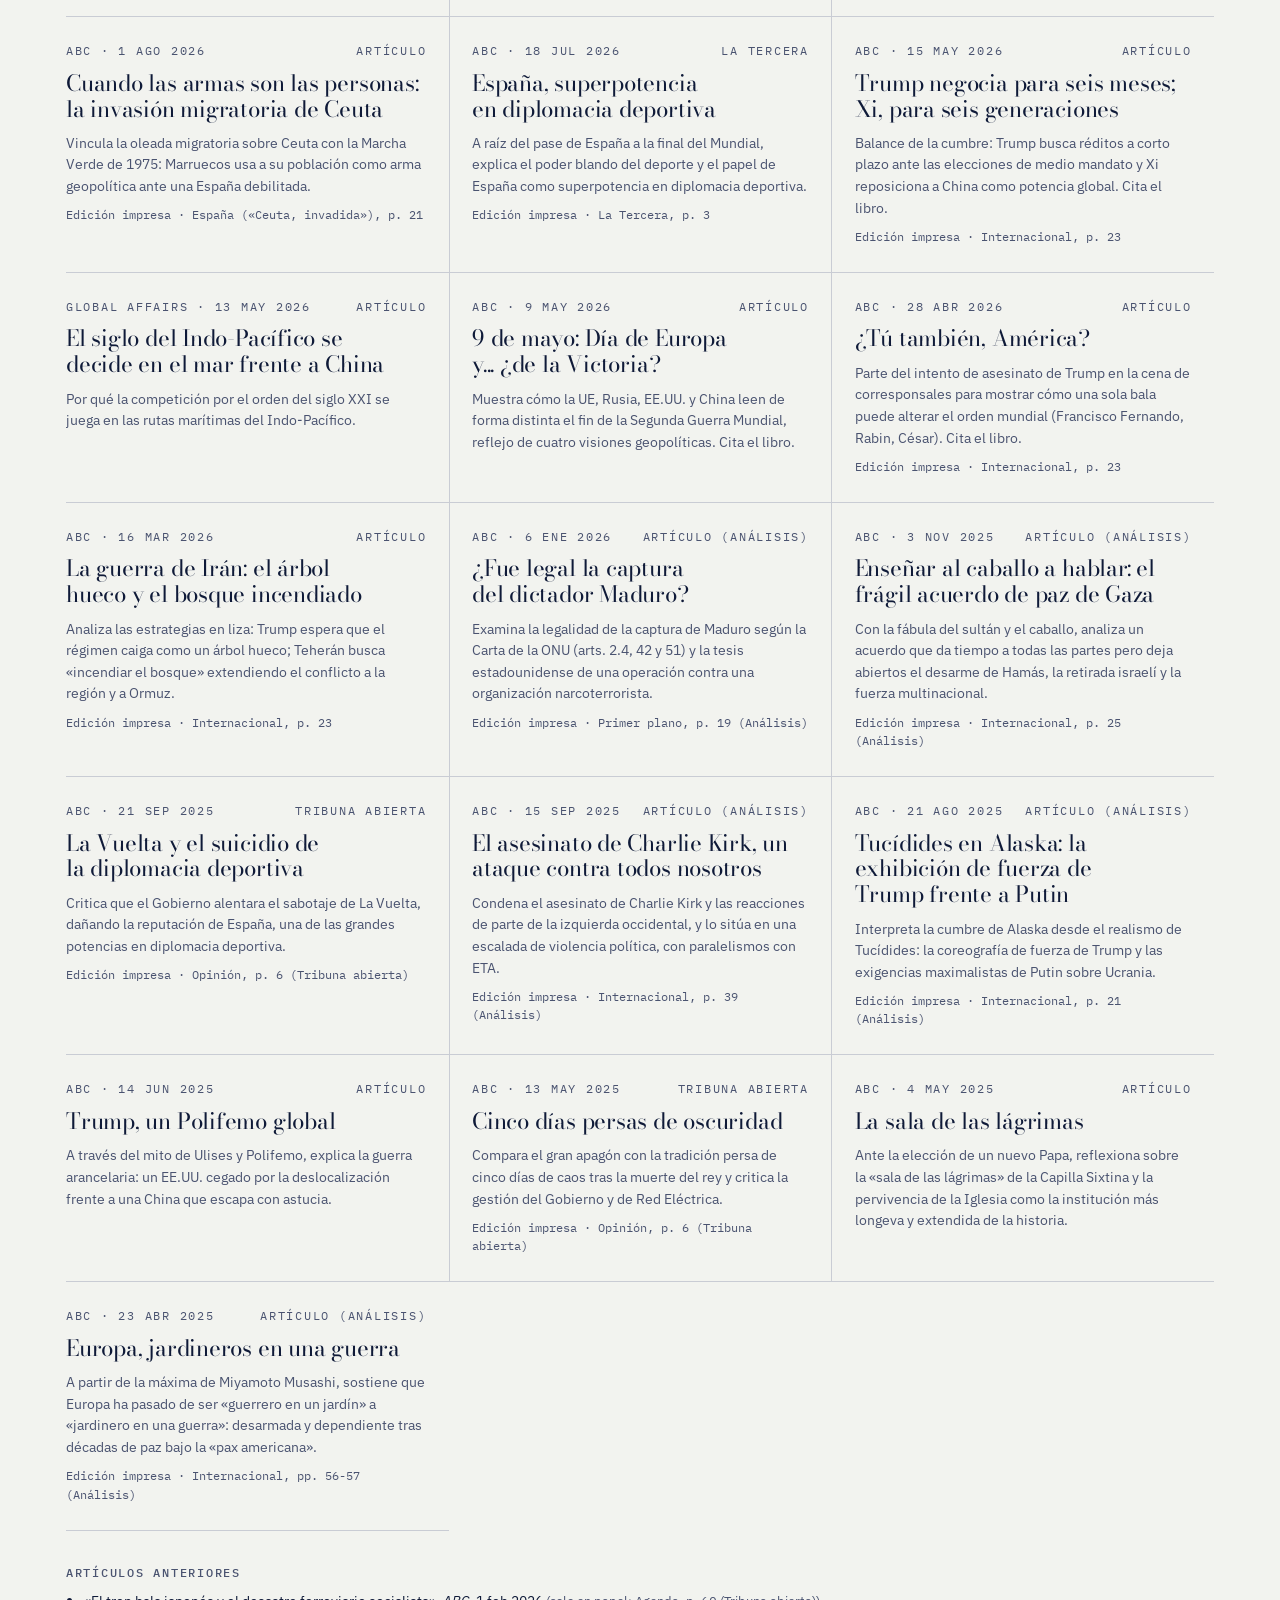
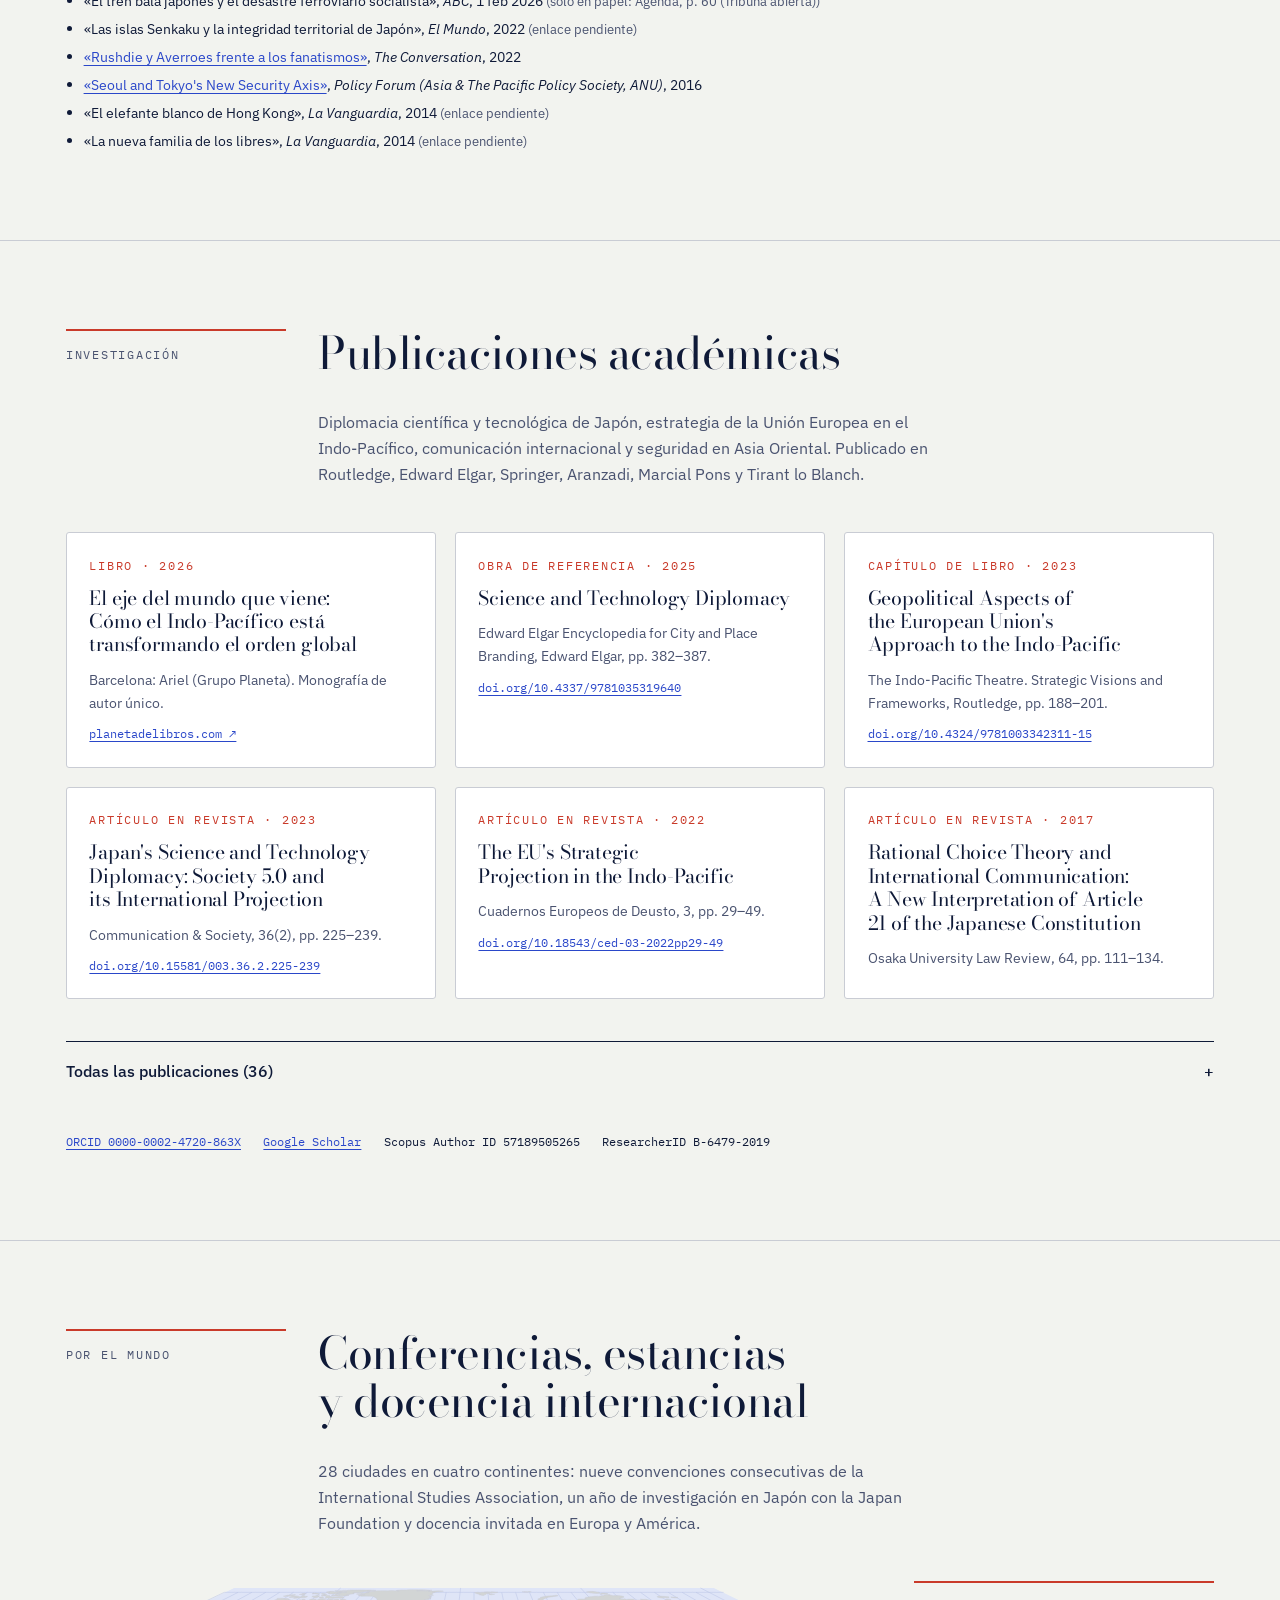
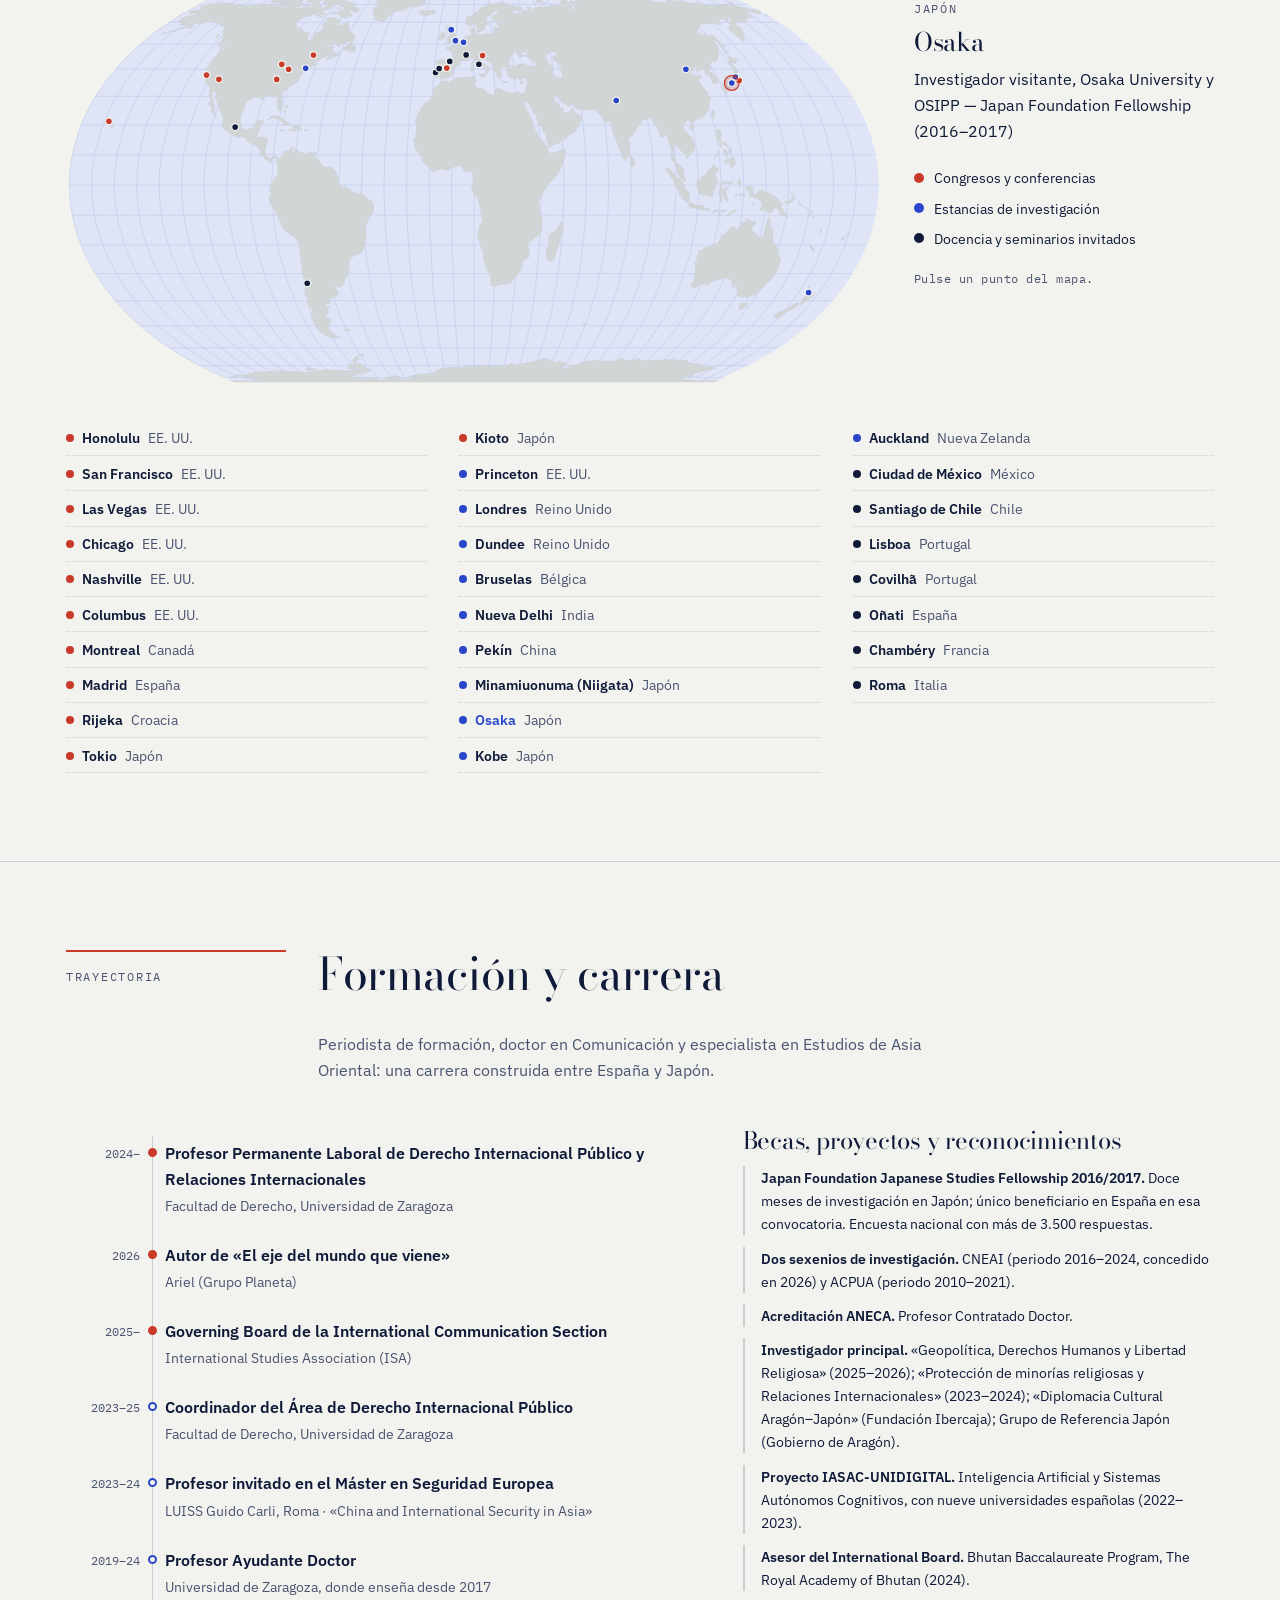
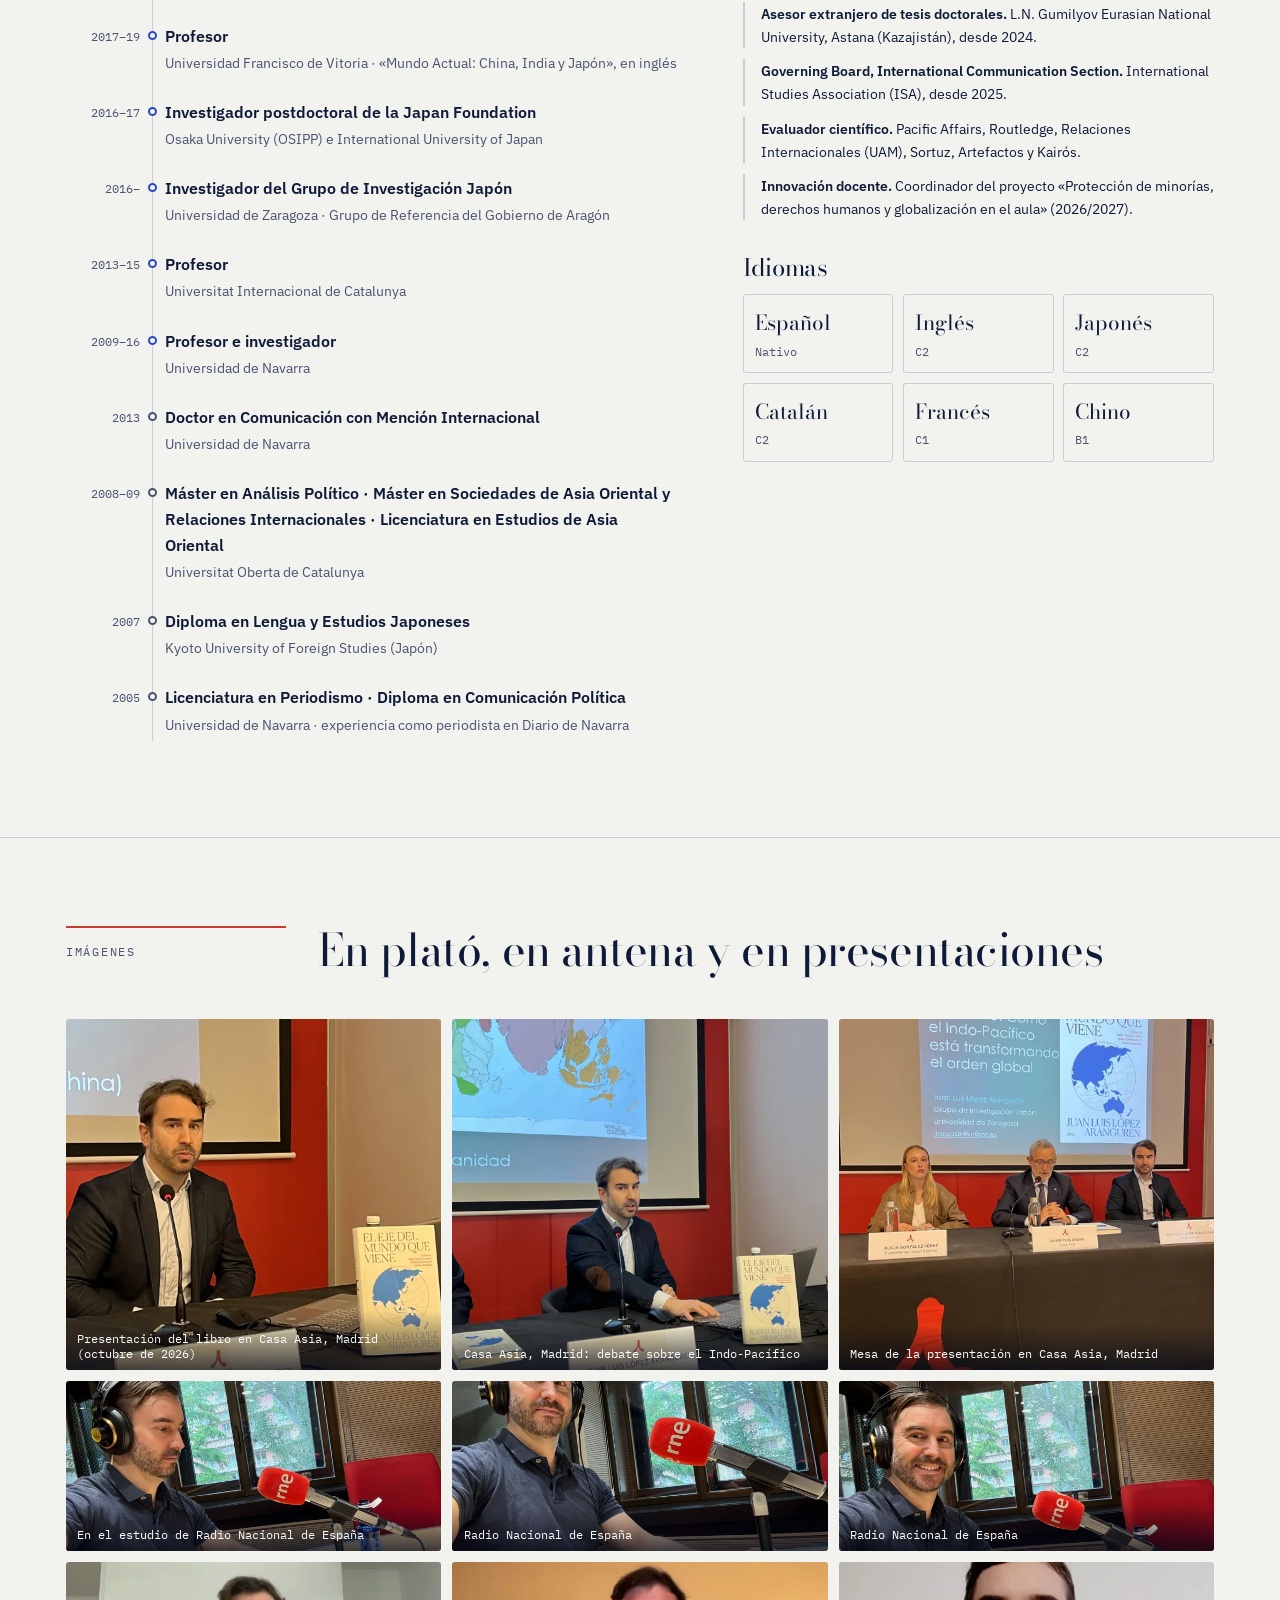
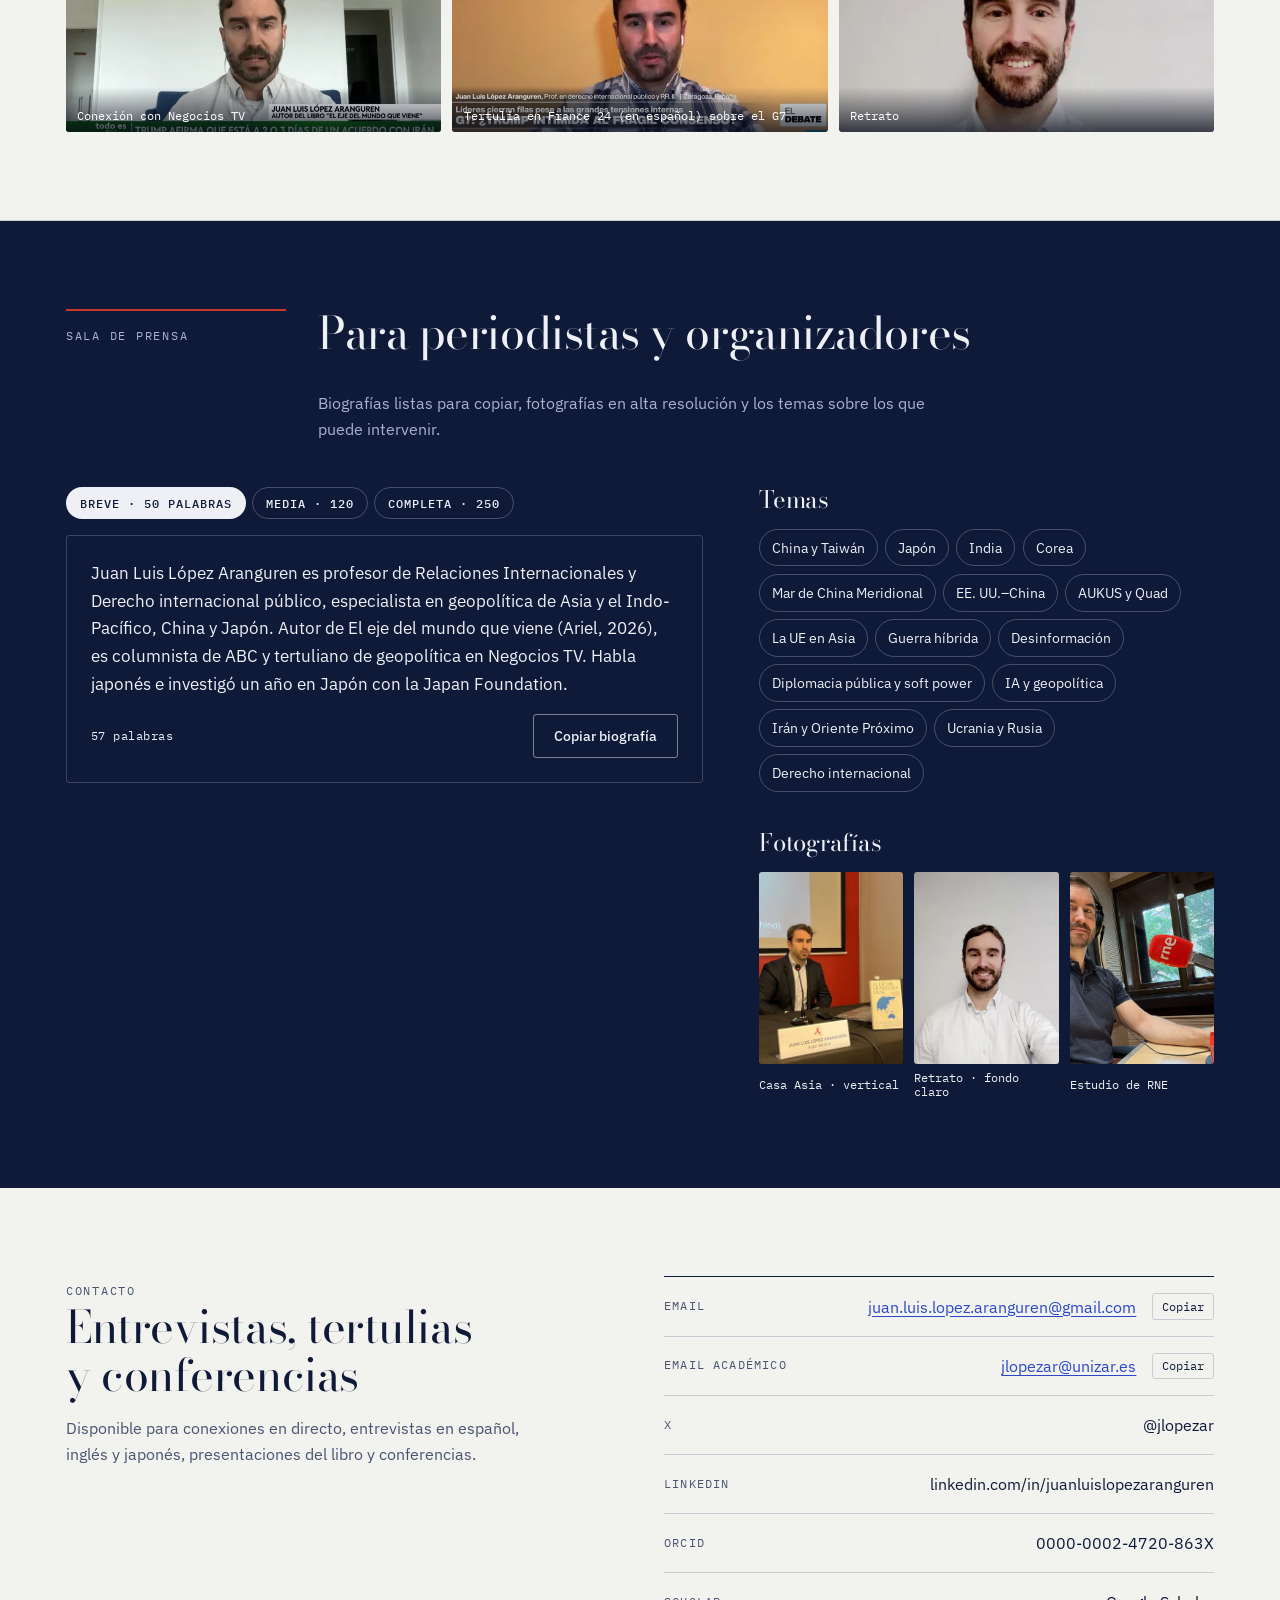
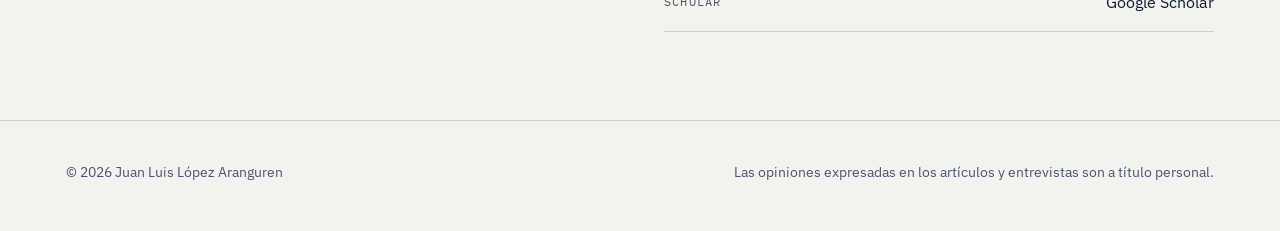
==== commit 43befb02: "Nueva foto de portada: el autor con el libro Sustituye la foto de Casa Asia del hero por autor-libro" ====
--- a/docs/index.html
+++ b/docs/index.html
@@ -87,9 +87,8 @@
 <path class="g-land" d="M266.2,766.3L266.2,766.3L266.2,766.3L265.7,766.1L265.1,765.8L264.7,765.6L266.4,766.2L265.5,765.7L264.7,765.3L265.9,765.6L265.7,765.4L264.0,764.7L263.6,764.3L263.7,764.1L264.3,764.1L265.3,764.2L266.9,764.6L268.9,765.2L271.5,766.0L273.9,767.0L277,768.0L279.3,768.7L281.8,769.3L284.2,770.1L286.9,770.9L288.7,771.2L289.1,771.1L288.7,770.5L291.3,771.2L293.6,771.6L295.8,772.1L298.0,772.5L299.8,772.8L305.8,774.8L306.8,775.3L308.5,776.0L308.0,776.2L308.3,776.7L310.3,777.3L312.0,777.5L313.5,778.1L314.4,778.6L315.5,779.1L318.1,779.7L320.3,780.1L321.3,780.0L320.5,779.6L319.5,779.1L319.2,778.8L319.0,778.4L318.1,777.9L317.1,777.3L317.9,777.2L319.8,777.4L321.3,777.4L322.7,777.3L322.3,776.8L321.6,776.2L321.7,775.7L323.0,775.4L324.2,775.2L324.3,774.7L325.0,774.5L326.2,774.4L328.8,774.7L330.6,774.7L332.6,774.6L335.4,774.9L336.4,774.5L335.9,773.3L337.5,773.9L339.9,774.9L342.4,775.3L344.9,775.6L347.1,775.5L349.8,775.8L352.1,775.9L353.5,775.8L355.8,776.0L358.1,776.5L360.1,776.3L362.9,776.5L365.0,776.3L367.9,776.6L369.2,776.1L370.1,775.5L371.6,775.1L374.2,773.7L376.2,774.0L378.5,774.6L380.6,775.3L384.5,776.4L387.1,776.5L389.5,776.5L392.3,776.3L395.2,776.1L397.4,775.6L399.2,775.1L402.3,775.0L404.4,774.6L406.5,775.0L407.8,775.5L409.6,776.1L412.6,776.0L414.3,776.4L417.3,776.8L420.5,776.9L423.3,776.7L425.6,776.1L427.7,775.5L430.2,775.3L432.5,775.5L435.0,775.6L437.7,775.2L440.1,775.1L442.2,775.2L444.4,775.3L447.1,774.9L450.2,774.5L452.9,774.3L455.8,774.1L458.3,773.8L460.8,773.5L462.7,772.5L463.8,771.7L464.7,772.2L464.1,773.0L463.9,773.8L464.0,774.3L465.6,774.5L468.5,774.2L471.6,774.0L473.9,773.7L477.0,773.5L479.2,773.2L482.1,773.1L484.3,773.0L484.8,773.4L483.1,774.2L483.4,774.6L484.8,774.8L486.1,775.0L488.0,775.0L490.0,775.0L491.2,775.1L493.3,774.9L495.9,774.1L496.3,774.4L496.3,774.8L496.7,775.0L498.3,774.9L499.7,774.8L498.6,775.4L499.2,775.5L498.7,775.9L499.5,775.9L501.2,775.6L502.4,775.4L504.1,775.1L505.2,774.9L505.9,774.8L505.9,775.0L506.0,775.0L505.2,775.3L502.9,776.0L500.3,776.7L497.4,777.5L495.0,778.1L492.3,778.8L490.1,779.3L487.5,779.9L485.0,780.5L482.4,781.0L479.8,781.6L477.4,782.1L474.8,782.7L472.6,783.1L470.2,783.6L468.3,783.9L467.7,784.0L467.7,784.0L454.2,786.2L440.7,787.8L427.1,789.0L413.5,789.7L399.9,790L386.3,789.7L372.7,789.0L359.2,787.8L345.7,786.2L332.2,784.0L318.9,781.4L305.6,778.4L292.4,774.8L279.4,770.9L266.6,766.4ZM232.1,720.7L227.4,720.3L225.4,718.3L224.4,716.7L223.9,716.0L227.1,717.5L230.7,718.4L231.5,719.1ZM562.5,686.6L565.7,687.8L568.4,686.9L572.2,685.7L574.5,685.8L571.6,691.1L569.3,692.8L566.7,696.4L566.0,695.4L561.3,698.7L560.6,698.5L558.2,698.6L557.9,695.1L559.0,692.2L558.7,688.5L559.9,686.4ZM657.7,672.8L656.7,674.6L660.0,672.2L659.0,674.1L657.4,676.1L654.6,678.5L650.1,682.3L647.2,684.5L646.1,686.4L644.2,687.0L640.6,689.2L637.2,692.2L631.6,697.0L627.8,699.4L625.4,700.9L623.1,701.3L622.7,700.2L620.1,700.5L621.1,699.0L625.5,695.5L632.9,690.4L635.3,689.2L638.8,687.1L643.1,684.2L646.7,681.5L650.8,677.7L652.7,676.3L655.3,673.5L658.8,670.9ZM679.5,648.0L677.5,652.9L680.1,649.4L680.2,650.5L677.7,654.2L678.4,655.4L679.6,655.3L682.3,653.0L683.0,653.2L679.1,657.9L676.1,661.0L674.5,661.4L672.8,663.1L671.3,665.2L670.2,666.2L667.2,669.0L663.4,672.7L660.0,675.1L660.7,673.9L660.3,673.5L664.9,669.2L666.3,666.7L665.2,665.4L666.6,663.6L669.7,661.4L673.0,657.4L675.3,654.2L676.7,651.0L677.4,650.1L677.7,648.3L678.7,644.2L680.0,640.8L681.2,640.1L680.8,642.7L682.0,643.5ZM696.3,574.4L694.4,576.1L692.9,574.9L691.2,572.6L689.8,569.9L688.6,566.1L688.7,564.1L690.3,563.9L691.8,565.5L692.9,567.3L693.5,568.8L695.3,572.0ZM741.0,535.8L741.4,537.4L739.9,540.8L738.1,542.2L736.8,541.8L737.4,539.1L739.1,536.7L740.1,537.1ZM746.6,529.5L744.5,531.6L742.5,533.4L742.9,531.2L744.5,529.5L745.4,528.9L747.4,526.4L748.0,525.9L746.9,529.1ZM709.5,538.6L708.0,539.7L707.5,537.2L708.0,535.5ZM709.0,529.5L708.5,534.5L707.6,533.9L706.8,534.4L706.6,532.7L707.7,527.9ZM65.4,515.3L67.6,523.2L69.2,526.3L69.6,529.3L69.6,531.1L67.6,527.1L67.5,528.8L69.3,533.7L69.7,536.3L69.3,537.5L70.7,542.8L71.7,549.8L73.2,557.9L75.7,569.0L78.0,577.1L79.7,583.7L78.2,584.5L77.2,586.3L75.1,584.3L72.3,581.6L70.3,578.2L67.8,572.8L65.0,567.7L63.1,563.2L61.8,558.9L62.5,558.3L61.7,556.2L61.2,551.9L60.1,548.0L58.5,544.9L56.8,540.8L54.8,534.9L54.6,531.6L53.8,527.7L55.0,527.9L56.1,527.0L56.8,526.2L57.9,526.5L58.5,523.3L59.9,520.0L60.0,517.1L59.0,514.2L60.4,515.3L61.0,511.3L60.3,507.4L60.7,504.8L62.3,507.8L63.7,510.8ZM598.2,536.8L599.5,541.6L603.5,538.9L604.9,541.4L607.2,543.6L606.2,546.4L606.5,551.7L606.8,554.7L608.0,555.4L608.5,560.5L607.4,563.8L608.3,567.8L613.3,570.4L616.3,572.9L619.2,575.2L618.2,576.8L620.1,580.2L620.4,586.5L622.8,585.0L624.1,587.3L625.5,586.3L624.6,592.5L627.0,595.7L628.5,597.7L630.7,601.9L630.4,606.4L629.4,609.7L627.8,613.2L628.2,617.7L626.0,622.7L624.2,625.4L621.0,630.4L619.8,633.5L617.3,637.5L613.2,642.6L608.8,645.5L605.4,649.8L602.7,652.5L599.3,657.0L596.4,659.8L593.5,663.6L591.2,667.1L590.6,668.6L587.3,670.6L582.4,671.3L577.4,673.7L574.4,675.7L570.7,678.0L568.1,676.2L565.8,675.6L567.7,673.1L564.8,674.2L559.2,678.0L555.9,677.1L553.6,676.5L551.1,676.4L547.2,675.4L545.4,672.6L545.9,669.0L545.7,666.6L544.1,664.7L539.5,664.5L542.0,661.9L542.1,658.3L538.5,661.9L533.7,663.1L537.2,660.2L539.0,657.2L541.7,654.6L542.5,650.7L537.0,655.4L533.2,657.4L530.0,661.5L526.6,659.7L527.6,657.0L525.4,653.5L523.1,651.7L524.5,650.4L518.4,647.6L514.7,647.7L510.0,645.4L500.0,646.4L492.5,648.5L485.8,650.5L480.6,650.4L474.2,653.2L469.2,654.6L467.7,657.3L465.4,659.4L460.7,659.7L457.1,660.2L452.3,659.4L448.2,660.1L444.4,660.4L440.8,663.1L439.2,662.9L436.2,664.4L433.5,666.0L429.4,665.9L425.7,665.9L420.0,662.8L417.0,661.8L417.2,658.9L420.1,658.2L421.1,657.1L421.0,655.2L421.8,651.6L421.3,648.5L418.5,643.2L417.6,640.2L418.0,637.1L415.7,633.6L415.6,632.0L413.0,629.8L412.3,625.5L409.0,621.1L408.1,618.7L410.8,621.1L408.8,615.9L411.8,617.5L413.6,619.7L413.5,616.8L410.6,612.3L410.0,610.5L408.6,608.8L409.3,605.5L410.6,604.1L411.5,601.1L410.9,597.7L413.5,593.5L413.9,598.0L416.7,593.9L421.8,591.9L425.0,589.3L429.9,587.1L432.8,586.6L434.5,587.3L439.6,585.0L443.5,584.3L444.5,582.9L446.2,582.4L449.7,582.4L456.5,580.5L460.1,577.8L461.9,574.5L465.8,571.3L466.3,568.8L466.6,565.5L471.4,560.1L473.8,565.4L476.6,564.1L474.5,561.2L476.7,558.2L479.4,559.4L480.5,554.7L484.2,551.5L485.9,549.0L489.2,547.8L489.4,546.0L492.2,546.6L492.4,545.1L495.2,544.1L498.4,543.1L502.9,545.8L506.1,549.4L510.1,549.3L514.0,549.7L513.0,546.3L516.4,541.1L519.4,539.3L518.5,537.8L521.5,534.0L525.5,531.6L528.6,532.2L534.0,530.7L534.1,527.4L529.7,525.5L533.1,524.4L537.1,525.8L540.2,528.3L545.3,529.6L547.1,528.9L550.7,530.6L554.4,528.6L556.7,529.0L558.2,527.6L560.7,530.6L558.7,534.2L556.2,536.9L554.1,537.2L554.5,539.7L552.4,543.0L549.9,546.2L550.2,548.0L554.5,551.1L558.9,552.9L561.6,554.8L565.4,558.2L567.0,558.1L569.8,559.5L570.4,561.3L575.6,563.0L579.7,560.6L581.3,557.2L582.9,554.3L584.1,550.9L586.6,545.7L586.2,542.7L586.8,540.9L586.6,537.3L588.0,532.4L589.2,531.0L588.6,529.0L590.4,525.5L591.8,521.8L592.2,520.0L594.6,517.4L595.9,520.4L595.8,524.4L597.2,525.1L597.1,527.8L598.8,530.9L598.7,534.4ZM694.2,504.4L695.1,506.5L692.1,506.9L691.0,503.2L693.4,504.3ZM458.1,521.4L455.3,521.6L446.6,517.2L452.8,515.8L456.3,517.7L458.6,519.6ZM689.3,501.4L687.5,501.8L684.9,501.5L684.1,500.7L684.7,498.0L687.5,498.6L688.8,499.8ZM693.1,499.0L692.3,500.3L689.8,495.1L689.3,491.4L690.8,491.1L691.8,496.1ZM482.6,520.1L477.0,521.7L476.2,521L476.9,518.7L479.8,514.7L486.4,511.9L487.2,510.3L492.9,508.7L497.5,508.3L499.6,507.4L502.0,508.1L499.5,510.0L492.6,513.1L487.1,515.1ZM439.6,507.8L442.0,509.5L446.2,508.9L447.8,511.6L440.0,513.1L435.4,514.0L431.8,514.0L434.1,510.2L437.8,510.1ZM473.0,507.1L471.9,510.8L461.9,512.9L453.1,512.2L453.1,509.8L458.4,508.4L462.6,510.2L467.0,509.6ZM686.2,492.0L686.2,493.3L682.9,491.0L680.7,489.0L679.1,487.1L679.9,486.3L681.9,487.6L685.3,490.0ZM676.0,487.1L675.0,487.6L673.1,486.3L671.4,483.9L671.7,482.8L674.3,485.2ZM377.1,499.3L390.1,500.1L391.6,497.4L404.1,500.5L406.5,504.8L416.7,505.9L424.9,509.8L417.2,512.3L409.8,509.7L403.7,509.9L396.7,509.4L390.4,508.2L382.6,505.7L377.7,505.0L374.9,505.8L362.6,503.0L361.4,500.1L355.2,499.5L359.7,493.3L367.9,493.8L373.4,496.5L376.2,497.0ZM549.7,491.5L546.3,496.2L545.9,491.3L547.1,488.8L548.5,486.5L549.9,488.4ZM668.4,484.7L666.9,485.5L665.0,483.2L663.2,479.3L662.4,474.4L663.2,473.7L663.6,475.6L665.0,476.9L667.1,480.8L669.2,482.7ZM649.4,478.2L646.6,479.1L645.7,481.0L642.7,483.0L639.9,484.8L637.0,485.1L632.8,483.7L629.8,482.1L630.4,480.0L635.2,480.5L638.1,479.7L639.1,476.4L639.9,476.1L640.2,479.6L643.3,478.8L644.9,476.3L647.9,473.6L647.6,469.8L650.7,469.3L651.7,470.3L651.4,474.0ZM502.3,475.5L499.8,477.8L495.3,476.8L494.1,473.9L500.7,473.4ZM523.3,472.2L525.6,477.2L520.2,474.7L514.8,474.4L511.1,475.0L506.6,474.9L508.2,471.2L516.3,470.6ZM655.7,471.0L654.0,473.0L653.3,469.2L652.2,466.7L649.9,464.8L647.1,462.3L643.3,460.8L644.8,459.0L647.6,460.5L649.3,461.8L651.5,463.1L653.4,465.7L655.3,467.6ZM546.9,458.0L548.5,468.7L554.9,472.3L560.3,464.9L567.4,460.4L572.9,460.0L578.0,462.0L582.5,464.1L588.8,464.9L598.9,468.7L609.5,471.6L613.3,474.6L616.3,477.7L616.9,481.5L626.0,484.7L627.1,488.1L621.9,489.3L622.9,493.6L627.4,497.4L630.3,504.0L633.4,503.5L632.9,506.4L636.9,507.1L635.1,508.5L640.4,510.6L639.6,512.5L636.1,513.4L635.0,511.8L630.5,511.6L625.1,511.2L621.3,507.4L618.5,504.1L616.1,498.7L609.0,496.5L604.1,498.8L600.4,501.2L600.7,506.0L596.0,508.6L592.9,507.8L586.8,508.0L582.0,503.0L576.0,502.2L574.4,504.1L566.7,504.9L569.6,499.4L573.6,497.3L572.4,490.2L569.7,484.9L558.0,480.0L552.9,479.8L543.6,474.1L541.7,477.5L539.2,478.2L537.9,475.8L537.9,472.9L533.1,469.9L540.0,467.1L544.5,467.0L544.0,465.3L534.7,465.8L532.2,461.9L526.5,460.9L523.8,457.7L532.5,455.7L535.8,453.3L545.9,455.5ZM489.2,443.2L483.9,450.1L478.9,451.5L472.5,450.4L461.3,451.0L455.5,452.1L454.5,457.2L460.5,463.1L464.1,459.9L476.6,457.3L476.1,460.4L473.2,459.5L470.3,463.5L464.3,466.3L470.6,474.7L469.4,477.0L475.2,484.6L475.1,488.9L471.5,491.0L469.0,488.7L472.3,483.2L465.7,485.9L464.0,484.1L464.9,481.5L460.2,477.7L460.7,471.2L456.2,473.3L456.7,481.1L456.9,490.6L452.6,491.6L449.7,489.8L451.7,483.6L450.7,477.2L447.9,477.2L445.8,472.7L448.7,468.2L449.7,462.9L453.1,452.7L454.5,449.9L460.2,444.7L465.4,446.6L473.9,447.3L481.5,446.8L488.1,441.7ZM511.9,444.3L511.6,450.2L508.2,449.7L507.2,453.8L509.9,457.3L508.1,458.2L505.5,454.0L503.5,445.5L504.8,440.0L506.9,437.5L507.4,441.1L511.3,441.6ZM358.2,493.0L350.7,493.0L345.0,487.4L336.3,481.8L333.4,477.7L328.3,472.1L324.9,467.0L319.8,457.5L314.0,451.7L312.0,445.8L309.6,440.4L303.7,436.0L300.3,430.0L295.5,426.1L288.8,418.3L288.4,414.8L292.5,415.3L302.6,417.0L308.3,423.8L313.3,428.6L317.0,431.5L323.2,439.0L330.0,439.3L335.6,444.0L339.5,449.8L344.6,453.0L341.9,458.4L345.8,460.8L348.2,461.0L349.3,465.8L351.7,469.5L356.7,470.2L360.0,474.5L358.3,482.8ZM439.8,441.6L447.5,447.7L439.4,448.7L437.2,453.3L437.5,459.4L430.9,464.1L430.8,470.7L428.1,481.0L427.1,478.6L419.4,481.7L416.7,477.6L411.9,477.3L408.5,475.1L400.4,477.6L397.9,474.3L393.5,474.7L387.9,473.9L386.8,464.9L383.4,463.0L380.2,457.3L379.2,451.4L380.0,445.1L384.1,440.6L389.0,443.0L394.3,441.7L395.7,436.0L398.6,434.7L406.7,433.2L411.6,427.9L414.9,423.5L417.6,421.0L423.3,417.2L428.5,412.4L431.8,407.1L434.6,407.0L438.1,410.4L438.4,413.4L442.9,415.2L448.5,417.2L448.0,419.8L443.5,420.2L444.8,423.6L439.8,425.9L436.0,432.1L441.0,438.5ZM495.7,395.4L496.6,399.9L497.1,403.7L495.0,410.0L492.4,403.2L489.5,406.8L491.7,411.7L489.9,414.9L482.0,411.2L480.1,406.4L482.0,403.1L477.7,400.0L475.7,402.9L472.6,402.7L467.8,406.6L466.6,404.6L469.1,398.8L473.2,396.8L476.7,394.2L479.1,397.2L484.1,395.2L485.1,392.1L489.7,391.8L489.1,386.5L494.5,389.6L495.2,393.0ZM201.5,404.6L196.4,405.7L194.0,400.1L193.7,390.3L197.2,379.5L200.8,383.6L203.1,388.6L205.4,395.9L204.1,402.9ZM479.6,383.3L477.3,385.6L475.4,389.9L473.4,392.0L469.2,387.4L470.5,385.6L472.1,383.6L472.7,379.4L476.3,378.9L475.4,383.5L480.0,376.8ZM443.5,390.6L434.8,397.2L438.0,392.4L442.7,388.2L446.6,383.4L449.9,376.6L451.2,382.1L447.0,385.9ZM465.5,372.7L469.5,374.7L473.6,374.6L473.6,377.4L470.7,380.4L466.6,382.5L466.2,379.4L466.6,375.9ZM489.0,370.2L491.1,377.7L486.1,376.1L486.3,378.3L488.1,382.5L485.0,384.1L484.6,379.3L482.6,379.0L481.4,375.0L485.2,375.4L485.0,372.8L480.8,367.8L487.0,367.7ZM462.8,364.8L461.3,370.7L458.4,367.3L454.8,362.2L460.5,362.4ZM459.9,328.2L463.9,330.0L465.7,328.2L466.4,329.9L465.5,332.7L468.0,337.4L466.6,343.1L462.9,345.4L462.1,350.9L463.8,356.2L467.3,356.9L470.1,356.0L478.4,359.5L477.9,363.2L480.1,364.8L479.6,367.9L474.4,364.7L471.8,361.3L470.3,363.8L466.0,359.8L460.1,361.0L456.8,359.6L457.0,356.8L459.0,355.0L457.0,353.5L456.2,355.9L452.8,352.1L451.8,349.2L451.3,342.7L454.0,344.9L454.2,334.4L456.0,328.2ZM389.2,327.7L383.6,330.9L378.4,328.7L378.3,323.0L381.5,320.0L388.5,318.2L392.2,318.3L393.6,320.9L390.8,323.8ZM767.7,270.0L767.7,270.2L768.2,271.5L768.2,271.5L768.6,272.7L768.3,272.0L767.7,270.2L766.9,268.0L766.6,267.3L766.2,266.1L765.8,264.9L765.5,264.3L765.6,264.3L765.9,265.0L766.0,265.4L766.2,266.0L766.2,266.0ZM764.7,262.1L764.9,262.8L764.5,261.7L764.3,261.2L764.1,260.9L763.9,260.2L764.1,260.5L764.4,261.3ZM763.5,259.3L763.8,260.0L763.8,260.3L763.5,259.5ZM763.2,259.2L763.4,259.6L763.4,259.6L763.3,259.7L762.7,258.4L762.6,258.2L762.3,257.1L762.4,257.4ZM761.5,256.6L761.7,257.3L761.2,256.5L761.0,256.0L760.8,255.2L760.9,255.1ZM457.3,299.7L455.0,305.2L451.4,299.7L450.4,294.9L453.6,288.4L458.1,283.3L461.0,285.2L460.3,289.2ZM524.2,224.6L525.3,226.7L523.3,230.5L520.7,228.7L518.3,230.3L517.6,233.9L513.8,232.4L513.2,229.4L515.3,225.7L518.5,226.2L520.1,223.5ZM90.7,184.3L88.3,186.2L87.7,187.3L87.4,187.8L84.7,189.3L84.7,188.2L86.0,185.8L86.6,185.9L86.7,186.0L87.8,184.7L88.5,185.3ZM83.4,175.9L82.2,178.1L82.6,178.4L82.6,179.4L81.9,180.3L82.6,180.1L81.3,181.6L80.5,181.0L81.2,180.1L81.7,178.1ZM550.6,204.6L550.3,209.5L552.1,212.4L550.9,216.8L545.4,220.1L536.7,221.0L531.2,228.4L527.1,226.3L525.8,221.8L517.1,223.6L511.5,226.8L505.3,227.2L511.6,231.5L510.1,242.1L507.0,244.9L503.9,242.6L504.2,237.0L500.5,235.3L497.5,231.2L502.2,229.1L504.3,225.2L508.9,221.7L511.8,217.4L521.6,215.1L527.4,216.0L529.7,205.1L533.8,207.7L539.1,201.3L541.1,198.9L541.6,191.6L538.5,185.3L539.1,181.5L543.5,180.2L549.0,187.8L550.6,192.4L548.4,198.6ZM547.8,163.9L551.2,164.8L553.1,162.2L556.9,168.2L551.4,170.3L550.0,176.1L541.6,172.8L541.7,179.1L536.7,179.6L534.0,174.1L534.5,169.7L539.0,169.0L537.0,161.4L536.4,157.2L543.8,162.3ZM529.4,130.1L538.1,138.6L531.6,137.4L533.0,144.9L539.5,149.9L541.2,153.6L536.6,150.7L535.9,154.9L533.0,150.6L531.1,145.5L527.9,140.1L526.8,136.2L523.5,129.6L518.7,125.0L515.4,118.5L517.3,116.1L514.7,114.0L515.8,113.3L518.6,116.2L522.5,120.7L525.1,125.4ZM182.6,76.3L178.5,79.0L182.3,76.3L184.7,74.7L185.6,74.3ZM610.9,73.1L613.3,75.0L612.0,74.3L609.4,72.7L607.1,71L606.1,70.1L606.3,70.1L607.9,70.9ZM593.8,69.4L594.4,70.2L593.0,69.9L591.1,69.2L590.6,68.1L591.5,68.1ZM567.3,59.2L568.9,59.5L568.7,58.9L570.8,59.4L572.2,59.5L572.8,59.8L573.6,60.8L571.8,60.5L570.5,60.0L570.2,60.6L569.5,60.4ZM139.1,163.7L137.5,167.9L138.4,168.4L138.1,170.1L135.8,170.0L132.4,174.1L130.6,175.9L128.9,177.0L127.0,179.7L125.1,184.1L126.7,185.9L126.7,189.2L129.9,191.1L135.2,190.6L136.3,189.3L138.2,185.2L142.4,179.5L141.5,177.1L144.7,173.5L143.2,172.7L147.0,168.3L148.6,170.2L152.2,169.0L152.5,165.3L153.9,162.1L150.8,163.0L147.7,166.8L149.4,163.2L150.2,161.8L152.5,159.8L153.4,157.8L151.9,155.3L154.5,150.4L154.2,148.7L155.5,147.1L157.4,148.1L160.5,144.4L163.2,144.1L164.7,145.3L169.3,140.5L171.4,137.3L168.9,137.0L168.0,135.3L163.5,136.8L160.5,137.3L157.0,140.0L154.2,140.3L147.7,144.9L145.5,150.3L142.4,153.7L140.0,160.6ZM66.9,197.0L65.6,199.2L63.5,202.9L64.3,201.8L65.8,199.5L68.6,195.0L70.3,192.4L71.9,190.4L72.3,190.1L71.6,192.4L70.0,195.2L70.0,195.5L69.5,196.7L69.3,198.2L68.2,200.3L68.7,201.3L68.3,203.6L67.9,206.1L67.6,207.4L69.3,206.2L70.6,204.8L71.7,205.1L71.9,206.4L70.5,209.5L71.8,207.7L71.9,209.8L72.6,210.7L74.0,209.6L75.5,207.9L75.7,207.5L77.6,205.0L80.6,200.8L81.7,199.5L81.7,199.4L85.2,195.0L88.5,191.4L88.6,191.2L91.4,186.8L93.3,184.7L94.6,181.9L96.6,180.1L95.4,180.1L95.3,178.2L92.2,180.9L90.2,180.4L91.5,176.8L90.7,175.8L88.9,177.9L87.8,178.0L89.3,174.4L88.6,173.6L92.4,167.8L94.4,164.3L97.9,160.5L99.7,157.5L104.3,153.3L105.3,154.2L108.9,150.6L109.7,152.6L113.7,150.1L116.0,149.5L117.9,150.5L117.0,155.4L117.3,158.4L119.7,158.4L120.7,159.4L124.9,157.5L126.9,155.3L129.5,151.6L130.1,149.3L129.8,148.4L130.5,146.6L132.5,141.5L132.7,138.8L134.3,135.4L136.0,135.1L141.0,131.5L142.1,129.2L146.0,128.2L147.0,127.1L145.1,127.3L143.7,127.2L141.3,128.4L140.0,128.0L137.2,129.3L134.3,132.3L133.7,133.8L135.2,134.2L133.3,135.8L131.2,135.9L127.1,137.9L127.5,136.5L129.9,134.4L130.3,132.2L131.4,131.4L133.8,130.4L134.7,129.1L134.6,126.9L136.3,125.1L135.0,125.1L132.1,127.5L128.0,130.5L126.8,131.8L125.5,132.5L125.7,131.8L119.9,137.6L117.7,139.3L114.2,142.6L111.7,145.7L110.1,147.7L109.1,150.0L107.9,151.1L107.0,150.6L105.5,151.9L102.7,154.1L104.6,151.4L105.6,150.4L105.5,149.8L105.8,148.9L104.3,149.4L102.0,152.8L101.2,153.3L101.1,152.9L103.3,149.8L102.3,150.8L99.7,154.1L97.8,156.9L96.8,157.8L94.9,160.6L93.7,162.5L91.4,165.5L92.4,163.4L90.3,166.4L89.8,166.5L86.2,171.5L86.1,171.1L87.9,168.1L91.2,163.5L94.0,159.9L96.0,157.2L98.5,153.8L99.7,152.3L100.0,151.8L101.0,150.7L102.6,148.5L104.7,146.0L107.7,142.7L109.1,141.2L109.9,140.3L110.3,139.8L111.8,137.9L112.9,136.7L114.9,134.2L116.8,132.0L118.6,130.0L122.5,125.9L122.8,125.7L125.0,123.4L126.7,121.8L127.8,120.6L126.1,122.3L126.1,122.3L129.5,118.9L129.7,118.7L130.0,118.4L130.0,118.4L140.0,109.2L150.3,100.3L161.0,91.8L171.9,83.6L177.5,79.6L176.9,80.0L175.0,81.4L175.3,81.2L176.4,80.5L173.6,82.6L171.6,84.1L172.8,83.3L174.6,82.4L176.1,81.8L174.9,83.0L173.5,84.0L173.3,84.5L175.7,83.0L177.3,82.5L182.1,79.2L186.3,76.4L189.9,74.3L191.9,73.6L187.6,76.7L187.8,77.0L192.3,74.3L195.7,72.3L194.9,72.5L196.9,71.0L200.2,68.9L202.0,68.6L203.1,68.7L202.4,69.7L202.9,70.1L206.6,68.8L209.0,66.6L208.0,66.1L205.5,66.5L204.1,66.4L207.3,64.3L209.2,62.8L215.1,59.7L220.5,56.6L224.1,55.1L227.9,53.6L234.7,51.3L236.1,51.0L238.7,49.7L241.5,47.8L239.6,48.0L235.3,49.5L231.5,51.4L226.7,53.1L221.8,54.8L213.6,58.8L209.2,61.4L205.7,63.7L199.3,67.1L198.3,67.3L188.8,73.0L183.7,76.2L184.8,75.2L180.6,77.8L181.0,77.3L186.5,73.7L193.4,69.3L201.9,64.1L205.9,61.7L201.8,64.1L201.8,64.1L213.6,57.4L225.7,51.1L227.9,50.0L230.4,48.8L235.3,46.8L242.8,43.7L253.8,39.8L258.1,38.5L265.6,36.5L268.2,36.3L267.9,36.9L273.3,35.5L273.3,36.2L274.9,36.3L271.2,38.9L269.0,39.2L265.5,41.1L268.1,40.5L265.0,42.6L265.0,44.1L260.8,48.4L258.6,50.0L254.7,52.0L250.7,53.2L247.8,53.4L249.4,49.5L248.2,49.6L244.7,52.3L235.8,56.9L234.9,58.3L233.9,59.5L236.9,58.0L239.1,56.4L241.7,55.5L240.0,58.4L242.2,57.9L245.9,55.4L253.8,53.3L254.3,53.8L253.2,55.2L257.8,53.3L260.4,51.3L264.4,49.7L267.3,47.7L268.2,49.5L265.6,51.3L263.5,51.3L260.3,52.9L259.2,54.2L262.2,54.1L266.1,52.2L271.2,51.5L280.3,50.0L281.0,50.4L276.4,51.9L277.6,52.6L280.4,51.8L283.1,52.2L287.4,51.4L286.1,53.5L291.2,51.8L292.5,49.9L294.9,49.0L297.9,50.7L298.6,51.9L299.8,56.3L303.3,54.9L303.8,53.0L304.7,52.3L303.1,51.8L305.7,50.4L308.4,48.0L309.8,47.1L316.8,45.0L321.8,42.7L323.7,42.3L326.6,43.5L324.7,45.0L319.8,47.1L319.5,48.2L317.2,50.3L311.3,54.4L310.9,56.5L307.5,58.6L297.8,62.8L299.6,63.6L301.8,62.4L305.2,61.8L307.6,60.3L311.2,58.9L312.2,56.9L315.7,55.0L313.9,54.5L315.6,52.7L321.0,49.9L322.0,47.3L327.7,45.7L330.1,43.7L331.0,43.7L329.7,45.3L325.3,48.0L326.5,48.7L328.5,46.6L332.8,45.7L336.6,45.9L338.0,47.8L339.1,45.3L342.6,42.4L346.1,42.1L350.0,42.5L354.0,42.4L354.2,40.9L357.9,39.4L359.8,39.4L364.1,38.3L368.6,38.2L369.7,37.5L374.0,37.5L374.9,38.1L379.3,36.9L382.1,37.0L383.1,36.0L385.0,35.0L388.9,34.1L391.1,34.9L388.9,35.4L392.2,35.9L392.4,37.1L393.9,36.5L398.5,36.6L402.1,37.8L403.5,38.7L403.2,40.1L401.3,40.9L396.6,42.4L395.1,43.2L397.4,43.6L400.2,44.3L401.9,43.7L402.9,45.5L403.7,44.8L406.7,44.3L413.0,44.7L413.8,46.0L422.1,46.3L421.3,44.1L425.5,44.5L428.5,44.4L432.4,45.7L434.5,47.5L434.1,48.8L438.2,51.0L442.3,52.1L442.0,48.9L446.3,50.0L449.0,49.0L453.6,49.7L454.3,48.8L457.8,49.0L453.7,46.4L454.8,45.0L472.5,45.4L476.3,46.9L483.9,48.6L489.6,47.2L493.4,47.2L496.7,48.2L499.9,50.3L503.2,50.9L504.3,49.9L506.8,49.4L510.5,49.5L512.5,48.6L519.6,50.7L519.4,49.4L515.0,47.8L513.1,46.5L518.4,46.4L520.3,45.6L525.9,46.0L529.7,46.8L529.7,46.8L536.4,48.1L544.5,50.0L548.2,51.9L550.2,52.4L545.6,50.3L548.4,49.8L555.3,51.8L557.4,53.4L556.9,54.4L562.7,57.4L563.6,58.2L562.7,58.5L560.0,57.7L557.2,57.3L554.4,56.0L552.5,55.9L552.2,56.7L549.6,55.8L547.7,54.6L547.9,55.7L551.0,57.0L552.9,58.6L552.9,58.6L554.0,60.5L552.0,60.7L556.1,62.1L561.4,64.7L563.5,65.4L565.9,66.7L567.1,67.8L563.5,67.8L563.7,71.5L563.0,72.3L564.2,75.5L564.9,78.3L566.5,80.2L560.5,78.1L559.3,82.1L556.6,80.9L556.7,82.9L553.3,82.9L555.6,85.6L557.2,89.9L559.1,91.6L562.7,92.0L568.9,98.2L566.8,98.7L569.3,102.5L572.2,104.2L569.9,107.2L573.6,112.4L570.4,114.2L573.6,119.0L572.8,124.0L569.1,120.9L562.4,114.3L552.3,104.5L548.2,98.3L548.0,95.5L546.3,93.5L549.3,92.1L548.2,86.3L547.5,81.6L547.6,78.0L542.5,72.5L540.6,73.2L543.2,76.4L542.7,81.5L535.5,77.1L531.2,79.2L531.9,86.6L536.5,88.7L531.7,90.5L527.9,91.5L525.4,88.5L520.7,88.3L519.0,90.7L509.7,90.8L500.9,92.9L496.0,102.0L488.4,113.5L494.4,113.7L497.6,116.5L501.6,117.3L502.7,114.8L506.7,114.8L514.7,119.6L517.1,123.6L516.8,128.6L519.5,134.5L521.6,142.7L518.9,150.6L519.0,154.3L515.6,160.9L511.9,167.5L510.1,170.9L505.0,174.5L502.1,174.8L498.3,172.2L493.2,176.6L492.9,178.5L491.0,178.2L489.4,180.2L488.5,182.2L489.6,186.3L487.4,187.6L486.7,188.7L485.2,190.4L482.1,191.5L480.2,193.2L480.6,195.7L480.1,196.3L482.3,197.2L485.7,199.6L491.6,206.4L493.7,210.2L495.1,217.0L493.7,220.4L489.1,221.8L485.2,224.5L480.5,225.2L479.3,221.9L479.6,217.3L476.2,211.2L479.9,210.1L475.5,205.1L472.7,204.1L472.3,205.2L470.8,205.8L470.5,204.6L469.0,204.2L467.5,203.3L468.5,200.6L469.6,199.9L469.0,198.9L469.7,195.7L469.2,194.7L466.1,194.2L463.5,192.7L456.6,194.6L453.1,197.4L447.7,199.2L450.2,196.4L448.8,194.2L452.4,190.2L449.3,187.3L445.1,189.4L439.7,193.5L436.9,197.3L431.8,197.7L429.3,200.4L432.4,204.4L436.8,205.2L437.2,207.9L441.6,209.5L447.2,205.2L452.2,207.4L455.6,207.5L456.9,210.6L449.5,212.4L447.3,215.7L442.2,218.8L439.8,223.1L446.0,226.3L448.8,232.3L452.7,237.9L457.1,242.6L457.4,247.2L454.0,249.0L455.6,252.3L459.2,254.2L458.8,259.4L457.7,264.4L454.5,265.1L450.7,272.1L446.3,280.7L441.1,288.5L432.8,294.7L424.3,300.3L417.3,301.1L413.5,304.1L411.3,302.0L407.8,305.3L399.0,308.6L392.3,309.6L390.0,316.6L386.5,317L384.9,312.1L386.4,309.6L378.0,307.4L375.0,308.4L366.3,314.0L360.8,320.2L359.3,324.8L363.9,332.0L369.7,340.8L375.6,345.0L379.5,350.5L382.3,363.0L381.3,374.9L375.7,379.4L368.0,383.7L362.4,389.3L354.0,395.5L351.7,391.1L353.6,386.5L348.8,382.6L343.3,381.4L340.7,377.9L337.6,370.8L331.8,367.5L326.2,367.5L327.4,362.2L321.7,362.1L320.8,369.5L316.9,379.3L314.5,385.3L314.8,390.2L319.1,390.5L321.6,396.8L322.6,402.7L326.2,406.7L330.2,407.6L333.6,411.3L335.1,411.9L339.0,416.1L341.7,420.7L342.0,425.3L341.3,428.4L341.9,430.7L342.4,434.8L344.8,436.7L347.4,442.7L347.2,445.0L342.5,445.4L336.1,440.2L328.2,434.6L327.5,431.2L323.7,426.5L322.9,420.9L320.5,417.1L321.3,412.2L320.0,409.2L317.4,406.5L316.4,403.2L313.0,399.2L309.9,395.9L308.7,399.8L307.6,396.0L308.4,391.8L310.6,385.3L310.2,380.3L312.4,375.1L310.4,371.0L311.3,363.7L308.9,360.1L307.3,351.9L306.8,343.4L304.4,337.7L300.0,340.9L292.5,345.4L289.0,344.7L285.3,342.9L288.2,334.7L287.5,328.4L283.5,320.5L284.5,318.1L281.0,317.1L277.4,311.5L276.1,307.9L276.2,304.5L275.5,301.3L273.5,297.4L268.2,296.8L268.3,299.5L265.9,303.1L263.6,301.6L262.6,302.8L261.1,302.0L258.9,301.2L257.7,303.6L253.8,303.3L246.5,304.2L246.0,309.2L242.3,312.9L233.4,316.8L225.8,324.1L220.9,328.0L214.6,332.0L214.1,335.0L211.1,336.5L205.7,338.5L203.0,338.6L200.6,343.5L200.6,352.4L200.2,358.0L197.1,364.2L195.8,375.7L192.9,375.8L189.8,380.7L191.3,383.1L186.1,384.6L183.8,389.0L181.4,390.8L176.7,383.9L175.1,374.2L173.8,367.1L172.3,363.8L170.3,357.0L170.2,348.4L169.9,344.1L166.7,334.4L167.0,321.3L167.3,312.6L169.1,304.6L169.5,298.4L161.5,301.5L158.3,300.3L154.3,291.6L157.1,289.5L156.4,286.8L152.7,280.6L149.9,278.6L150.0,273.8L148.2,268.4L140.0,268.5L133.3,267.6L127.4,267.5L120.8,264.3L117.3,262.1L113.6,260.6L115.1,252.5L113.9,251.1L110.8,251.7L106.2,254.0L103.2,251.1L102.1,245.5L99.9,243.1L100.7,236.8L102.5,228.1L100.5,228.7L99.8,226.2L97.6,228.3L96.2,227.6L95.4,230.4L94.5,231.7L93.1,236.6L91.7,242.2L92.4,243.9L91.9,246.2L92.7,249.4L91.8,252.0L90.6,254.0L90.1,256.2L90.2,258.2L89.8,260.3L89.6,262.0L91.3,257.4L93.4,254.3L94.5,253.8L94.6,256.0L93.2,259.7L91.0,263.2L90.7,265.8L91.4,265.6L90.8,267.4L93.6,267.0L96.2,267.7L98.1,268.4L102.0,264.6L106.1,261.1L109.7,257.6L111.6,255.7L111.8,256.3L110.4,258.9L109.5,259.9L108.1,265.0L108.1,269.7L109.3,272.4L111.7,273.7L113.4,275.3L113.9,279.3L114.2,281.6L115.4,282.7L114.9,284.1L112.3,287.7L111.1,289.4L108.9,291.2L106.1,295.4L104.5,294.7L103.3,296.1L101.7,299.3L101,303.8L100.4,304.5L98.7,304.2L95.7,306.2L94.5,309.3L93.3,310.5L91.0,310.0L89.2,311.3L88.5,314.0L86.3,315.5L84.6,314.4L81.7,316.1L80.0,316.1L77.2,317.4L75.8,320.1L75.2,322.4L71.3,324.4L65.6,326.2L61.8,330.1L60.5,330.1L59.7,329.5L57.4,331.8L55.3,332.5L53.0,332.2L52.2,332.3L51.3,333.9L50.5,334.2L49.7,335.7L48.5,335.2L47.5,335.8L45.8,334.9L46.0,330.7L46.9,327.1L47.0,325.1L47.7,320.0L47.7,317.0L48.2,316.9L48.8,313.8L49.4,312.6L50.1,309.7L50.5,306.8L50.4,304.6L51.0,301.9L50.5,299.1L51.1,293.2L52.2,287.7L52.3,282.7L51.8,281.3L52.7,274.6L54.2,270.1L55.7,266.4L57.5,258.9L57.7,256.1L57.4,254.3L58.4,250.5L59.1,249.1L60.1,245.7L60.3,244.1L61.9,239.2L63.4,233.7L64.8,229.1L64.1,228.8L66.1,225.6L67.2,223.5L68.7,221.2L69.1,220.3L67.4,222.5L64.7,226.9L62.8,229.8L61.9,230.7L62.5,228.4L63.4,225.4L67.3,216.2L66.9,216.7L63.9,223.3L61.4,229.9L57.6,240.0L56.5,243.7L55.4,247.4L53.6,255.1L52.8,256.0L51.2,260.1L50.7,266.7L50.5,268.2L48.6,274.7L47.8,275.7L45.7,282.4L43.8,290.4L43.9,292.3L44.1,295.2L43.0,303.2L41.8,309.5L42.0,313.2L43.3,320.6L43.6,324.8L44.0,329.1L44.2,331.7L45.0,334.1L45.1,336.4L44.5,339.1L42.8,340.2L43.5,342.4L44.0,343.9L44.0,346.8L44.6,350.0L45.9,350.5L48.7,349.6L51.8,349.7L54.6,348.4L56.2,348.3L57.4,347.4L59.2,347.7L60.2,347.8L61.8,347.2L63.5,346.9L65.5,345.0L66.7,345.3L66.4,347.2L65.4,351.0L64.9,354.5L63.8,356.8L61.8,363.8L59.2,370.9L56.3,379.0L52.7,388.2L49.6,395.0L45.7,403.2L42.7,407.9L38.6,413.2L36.2,417.6L33.6,424.7L33.2,428.1L32.7,429.5L31.2,431.5L30.8,434.1L30.0,434.3L29.9,438.9L29.4,441.3L29.3,445.6L28.6,447.4L28.5,455.3L29.0,459.1L30.5,462.1L30.8,463.9L30.7,467.6L31.1,469.7L31.4,472.8L32.8,477.3L34.7,484.1L35.7,485.9L36.6,489.0L37.7,495.5L39.2,501.3L41.6,511.5L42.8,514.8L43.3,519.1L43.8,523.2L43.6,526.7L42.6,528.3L41.5,530.4L41.9,536.2L41.7,537.0L42.2,540.9L42.1,542.0L43.6,546.4L46.0,551.5L47.8,555.3L48.5,557.1L48.7,557.0L51.1,563.0L52.1,565.7L52.9,566.9L53.8,569.3L54.2,571.1L54.0,572.5L54.0,574.7L54.6,576.6L55.9,579.2L56.4,579.8L57.9,582.8L59.8,586.9L62.3,591.7L63.4,594.2L64.4,596.5L64.7,597.2L66.0,599.8L67.5,602.5L69.4,606.2L72.2,611.1L74.0,613.9L75.2,615.9L75.3,616.1L75.3,616.1L68.0,604.7L61.1,593.0L54.5,581.0L48.4,568.8L42.7,556.5L37.5,543.9L32.7,531.2L28.3,518.3L24.4,505.2L21.0,492.1L18.0,478.8L15.5,465.4L13.4,452.0L11.9,438.4L10.7,424.9L10.1,411.3L10.0,397.7L10.3,384.0L11.1,370.5L12.3,356.9L14.1,343.4L16.3,330.0L19.0,316.6L22.1,303.4L25.7,290.2L29.8,277.3L34.3,264.4L39.2,251.7L44.6,239.2L50.4,226.9L56.7,214.8L63.4,203.0ZM114,134.8L112.0,136.9L111.6,137.5L110.5,138.7L109.7,139.5L107.6,141.9L106.0,144.0L103.4,147.3L102.5,148.3L101.0,150.0L103.2,147.2L104.3,145.7L101.7,148.7L99.8,151.2L97.6,153.8L97.5,153.8L94.2,157.9L94.1,157.9L94.1,157.9L94.7,157.2L95.4,156.3L97.5,153.7L98.3,152.8L101.0,149.5L103.4,146.7L103.8,146.2L103.8,146.2L112.8,136.0ZM193.6,69.0L193.6,69.0L194.9,68.2L195.9,67.7L193.0,69.4L191.4,70.4L189.7,71.5L188.5,72.3L186.6,73.5L187.4,73.0L185.8,74.0L185.8,74.0ZM514.6,40.1L518.7,41.8L518.0,42.3L516.0,41.5ZM514.6,40.1L514.5,40.0L515.1,39.7L517.9,40.0L518.7,40.4L519.4,41.3L518.7,41.8ZM589.1,58.9L589.1,58.9L588.0,58.4L586.3,57.6L588.2,58.7L592.1,60.9L592.8,61.3L594.6,62.5L597.0,64.1L598.7,65.3L595.3,63.4L589.4,60.0L587.1,58.6L585.8,57.9L589.6,60.2L593.7,62.7L598.3,65.8L600.9,67.1L605.3,70.0L608.0,72.0L609.9,73.6L612.4,75.4L615.4,78.1L618.1,80.0L620.4,82.3L619.9,82.3L621.3,83.9L622.9,85.8L624.5,87.6L625.4,89.6L624.4,89.1L622.3,86.6L620.9,84.9L618.1,82.2L617.8,81.1L615.5,79.3L612.3,76.3L611.1,75.5L609.1,73.8L604.7,71.0L601.3,68.7L603.1,70.3L602.0,69.9L604.1,71.4L601.1,70.0L603.2,71.4L600.2,69.8L602.4,71.7L602.2,72.0L598.8,69.9L596.7,68.6L594.4,67.7L595.1,68.9L592.1,67.7L590.4,67.2L587.0,65.3L584.2,64.2L580.9,62.1L577.9,60.0L575.0,58.2L574.8,57.6L576.0,57.8L573.2,56.0L573.9,56L572.1,54.7L569.3,53.4L568.1,53.1L565.9,51.7L565.9,51.9L567.0,53.0L568.3,53.8L566.7,53.4L566.9,54.4L564.9,54.2L562.3,53.2L558.1,52.0L556.2,50.2L554.0,48.0L554.2,47.7L557.3,49.1L557.5,48.2L553.5,46.8L550.8,46.2L547.5,45.2L544.6,44.4L542.1,44.0L539.0,42.5L539.4,41.8L536.8,40.2L533.8,39.0L530.9,37.5L530.3,36.9L527.6,35.3L528.1,35.2L524.6,33.6L525.8,33.6L528.6,34.3L527.3,33.8L527.4,33.4L528.8,33.9L529.5,33.8L528.6,33.2L529.8,33.2L529.5,32.8L529.9,32.9L528.2,32.1L529.1,32.2L529.3,32.2L529.4,32.1L531.0,32.6L530.6,32.5L530.6,32.5L543.4,37.3L556.0,42.5L568.3,48.2L580.5,54.3ZM459.0,43.6L456.4,43.8L452.6,43.8L452.1,43.6L452.5,42.4L454.3,42.0L457.9,42.9ZM462.8,37.7L462.8,38.8L460.1,38.8L455.9,38.1L455.1,37.3L458.3,37.4ZM453.0,37.3L454.5,39.2L448.8,39.6L446.9,40.4L441.8,39.0L440.7,37.2L442.1,36.6L446.1,36.4ZM295.2,45.8L293.9,45.9L290.6,44.7L292.7,43.4L292.2,42.3L295.1,40.9L297.4,40.6L300.4,39.2L307.2,37.6L306.9,37.1L314.1,35.6L316.4,34.5L321.4,33.8L328.1,33.0L332.5,33.1L336.2,32.6L338.9,32.6L337.9,33.6L335.7,34.2L329.3,34.7L323.5,35.3L315.1,36.9L308.3,38.9L301.4,40.9L297.1,43.1ZM472.3,16.7L470.9,16.5L465.6,15.5L465.2,15.4L465.2,15.4ZM318.0,22.9L315.2,23.1L316.7,22.4L318.4,22.2L320.6,21.6L321.9,21.7L319.4,22.3ZM390.4,32.7L382.2,33.4L386.4,30.5L387.5,30.3L388.4,30.4L391.1,31.8ZM330.4,19.3L325.2,20.8L322.7,20.9L317.9,21.7L316.7,21.8L311.3,22.9L311.2,22.7L315.6,21.4L317.8,21.1L320.0,20.4L326.0,19.1L331.3,18.1L333.1,18.2L330.7,18.6L330.5,18.8L332.8,18.5L332.8,18.7ZM335.1,19.7L332.9,20.4L329.2,20.9L328.2,20.5L329.4,19.8L331.2,19.4L331.4,19.2L334.6,18.5L336.3,18.7L334.6,19.2L336.6,19.0ZM344.0,23.3L342.5,23.4L341.6,23.3L340.5,23.6L338.9,23.7L339.8,23.1L342.0,22.7L341.2,22.4L343.2,22.4L344.0,22.6L342.4,23.0L344.2,22.7L345.6,22.6L345.1,23.1ZM384.2,31.2L381.2,31.4L378.2,30.6L377.0,29.7L377.7,28.2L376.7,27.7L380.9,26.5L383.5,26.2L384.7,27.2L385.8,29.3ZM426.9,10.9L426.8,10.9L424.5,10.7L424.5,10.7L424.5,10.7ZM422.4,10.6L422.7,10.6L422.0,10.6L420.2,10.5L419.1,10.4L417.0,10.4L414.9,10.3L414.0,10.3L413.6,10.2L412.0,10.2L410.7,10.2L409.1,10.2L406.6,10.1L406.3,10.1L403.8,10.1L402.1,10.0L400.4,10.0L400.4,10.0L398.2,10.0L396.3,10.0L394.6,10.0L394.4,10.0L396.2,10.0L396.2,10.0L409.8,10.1ZM393.4,10.0L392.7,10.0L390.0,10.1L387.3,10.2L385.7,10.2L384.4,10.3L381.5,10.4L380.1,10.5L377.4,10.6L380.9,10.4L381.8,10.4L380.8,10.6L378.1,10.8L378.5,10.9L376.5,11.1L371.1,11.6L371.1,11.6L363.7,12.2L363.0,12.1L365.3,11.8L368.8,11.4L367.7,11.4L365.5,11.7L361.8,12.1L361.9,12.1L359.7,12.3L357.7,12.4L357.7,12.5L356.6,12.9L353.8,13.3L351.1,13.6L349.8,13.4L349.0,13.5L350.5,13.2L348.5,13.5L345.7,13.8L343.2,14.1L339.7,14.6L339.7,14.6L353.2,12.8L366.8,11.4L380.3,10.4Z"/>
 <circle cx="400" cy="400" r="390.00000000000006" class="g-rim"/>
 </svg>
-        <img class="portrait" src="img/casa-asia-1.webp" srcset="img/casa-asia-1-sm.webp 600w, img/casa-asia-1.webp 1200w" sizes="(max-width: 860px) 260px, 340px" width="1200" height="1600" alt="Juan Luis López Aranguren durante la presentación de su libro en Casa Asia, Madrid" fetchpriority="high">
+        <img class="portrait" src="img/autor-libro.webp" srcset="img/autor-libro-sm.webp 600w, img/autor-libro.webp 1000w" sizes="(max-width: 860px) 260px, 340px" width="1000" height="1333" alt="Juan Luis López Aranguren con su libro «El eje del mundo que viene»" fetchpriority="high">
         <span class="coord">15°N · 112°E</span>
-        <span class="cap" data-i18n="hero.cap">Casa Asia, Madrid · octubre de 2026</span>
       </div>
     </div>
   </section>
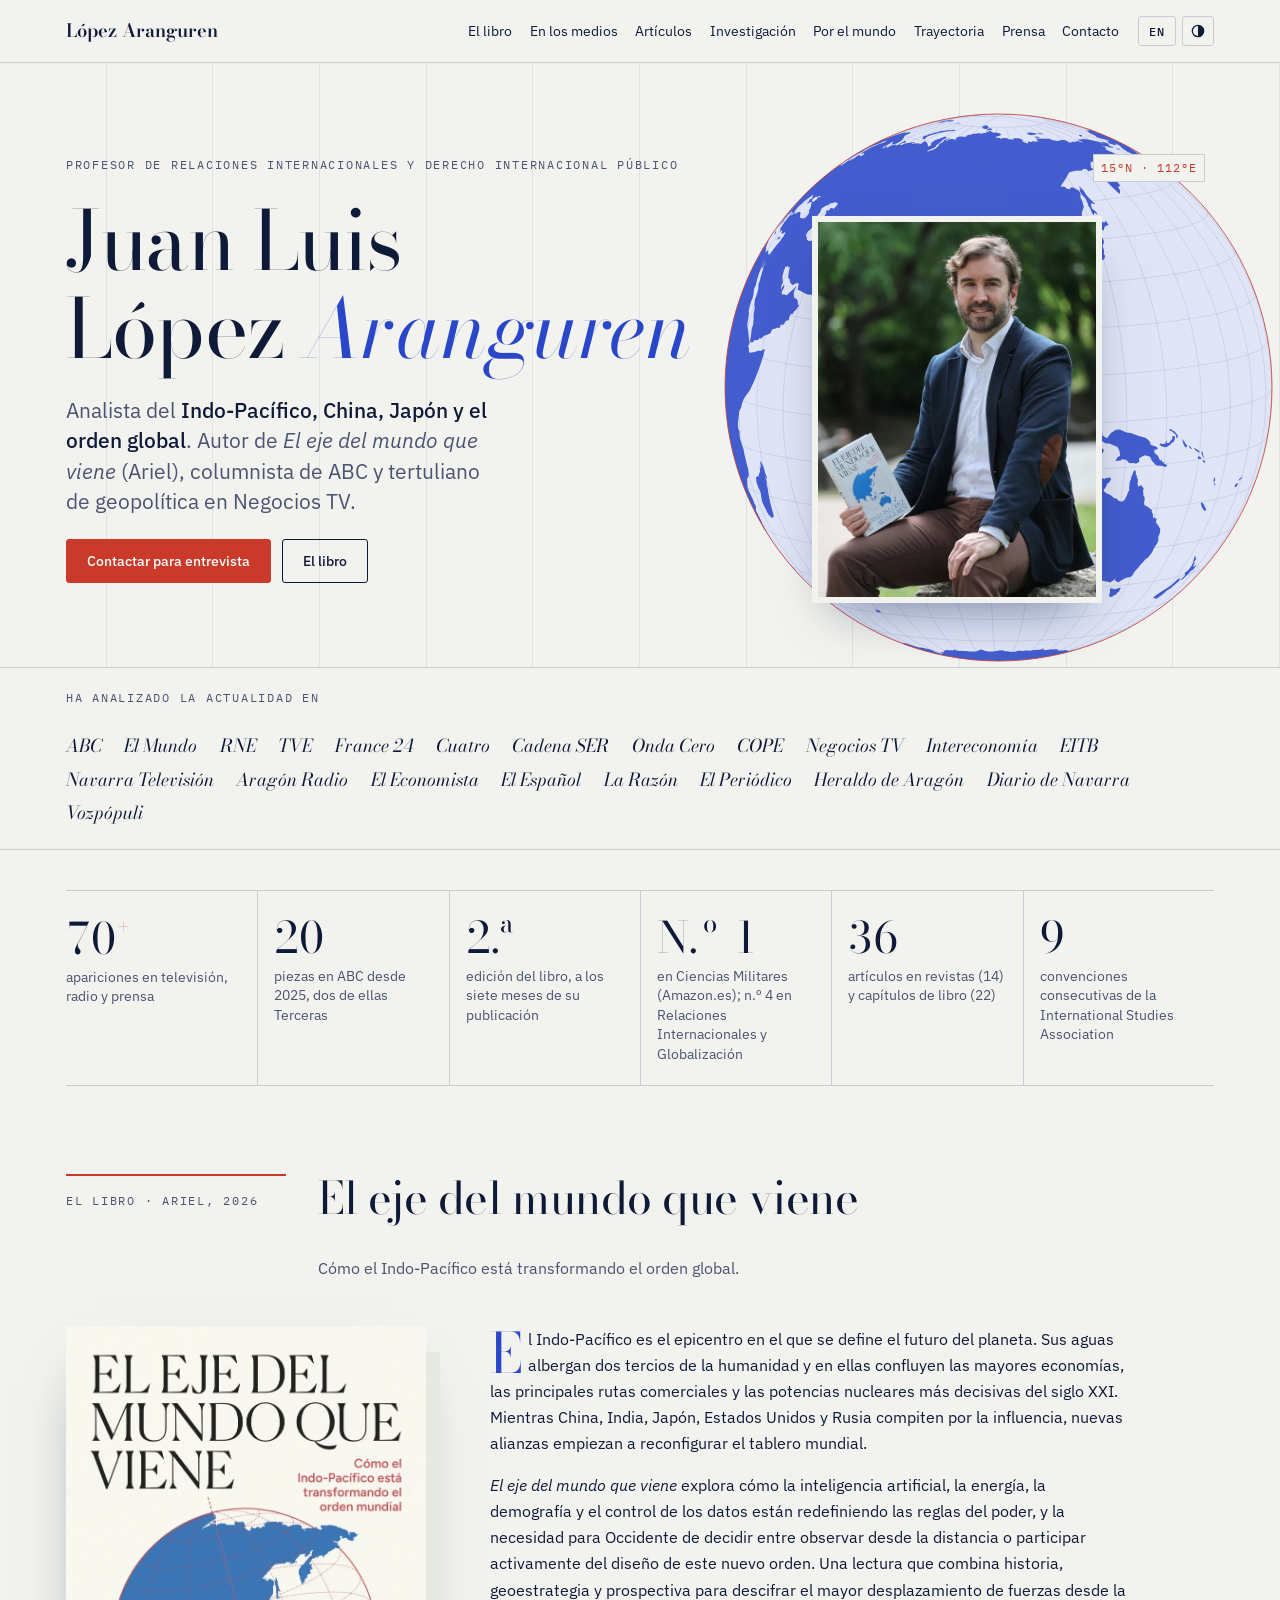
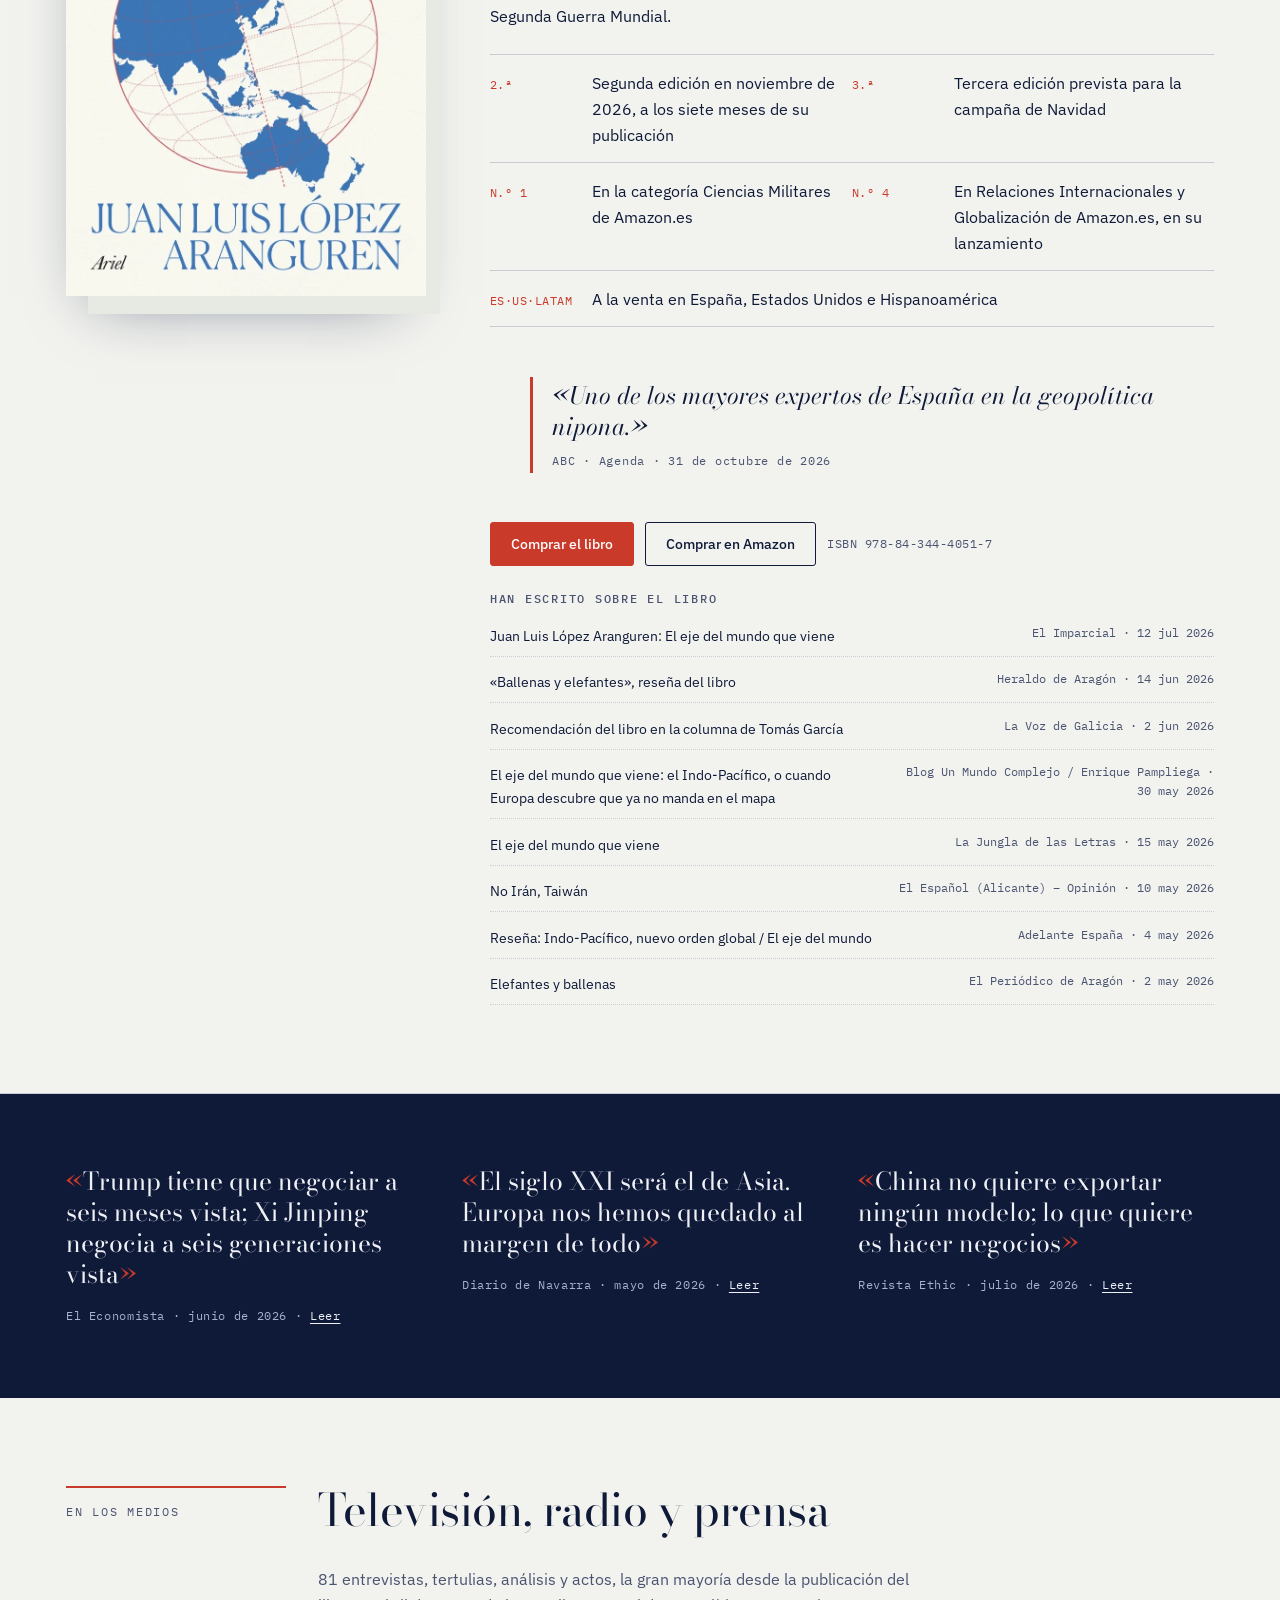
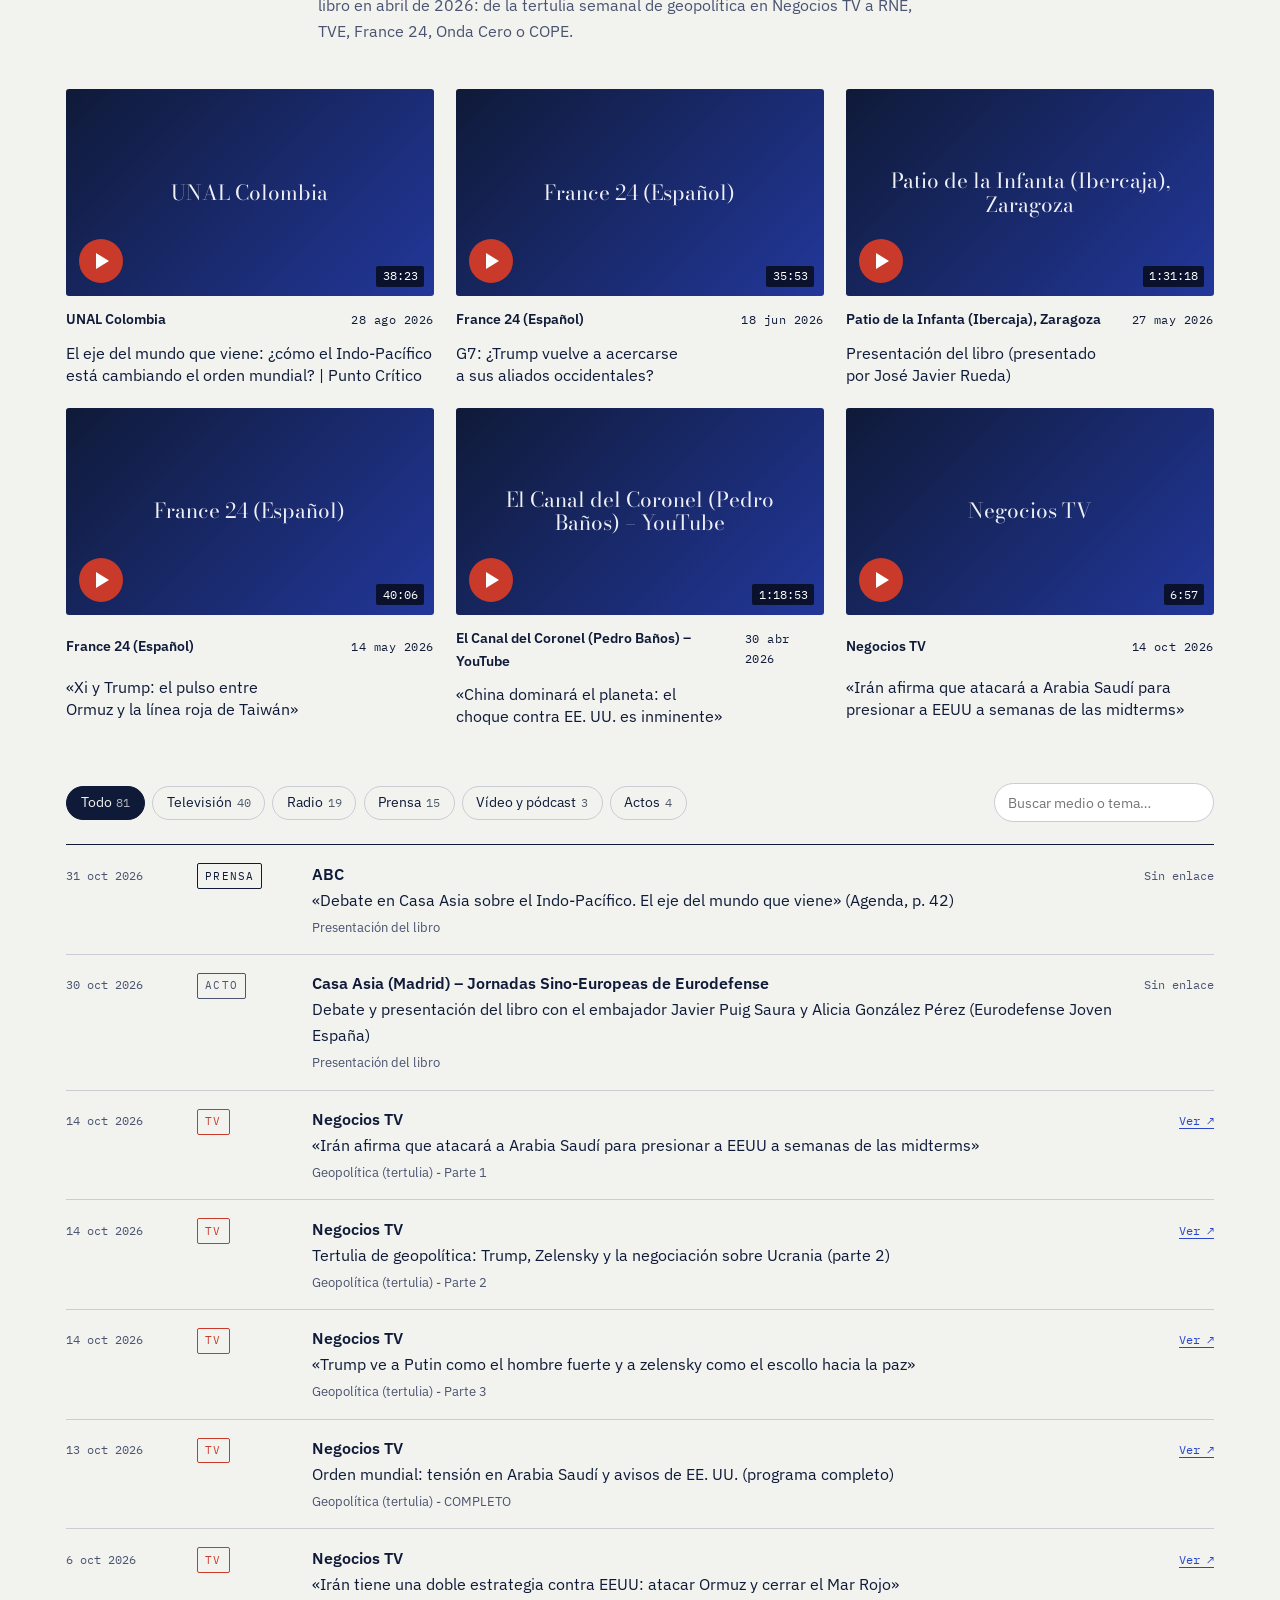
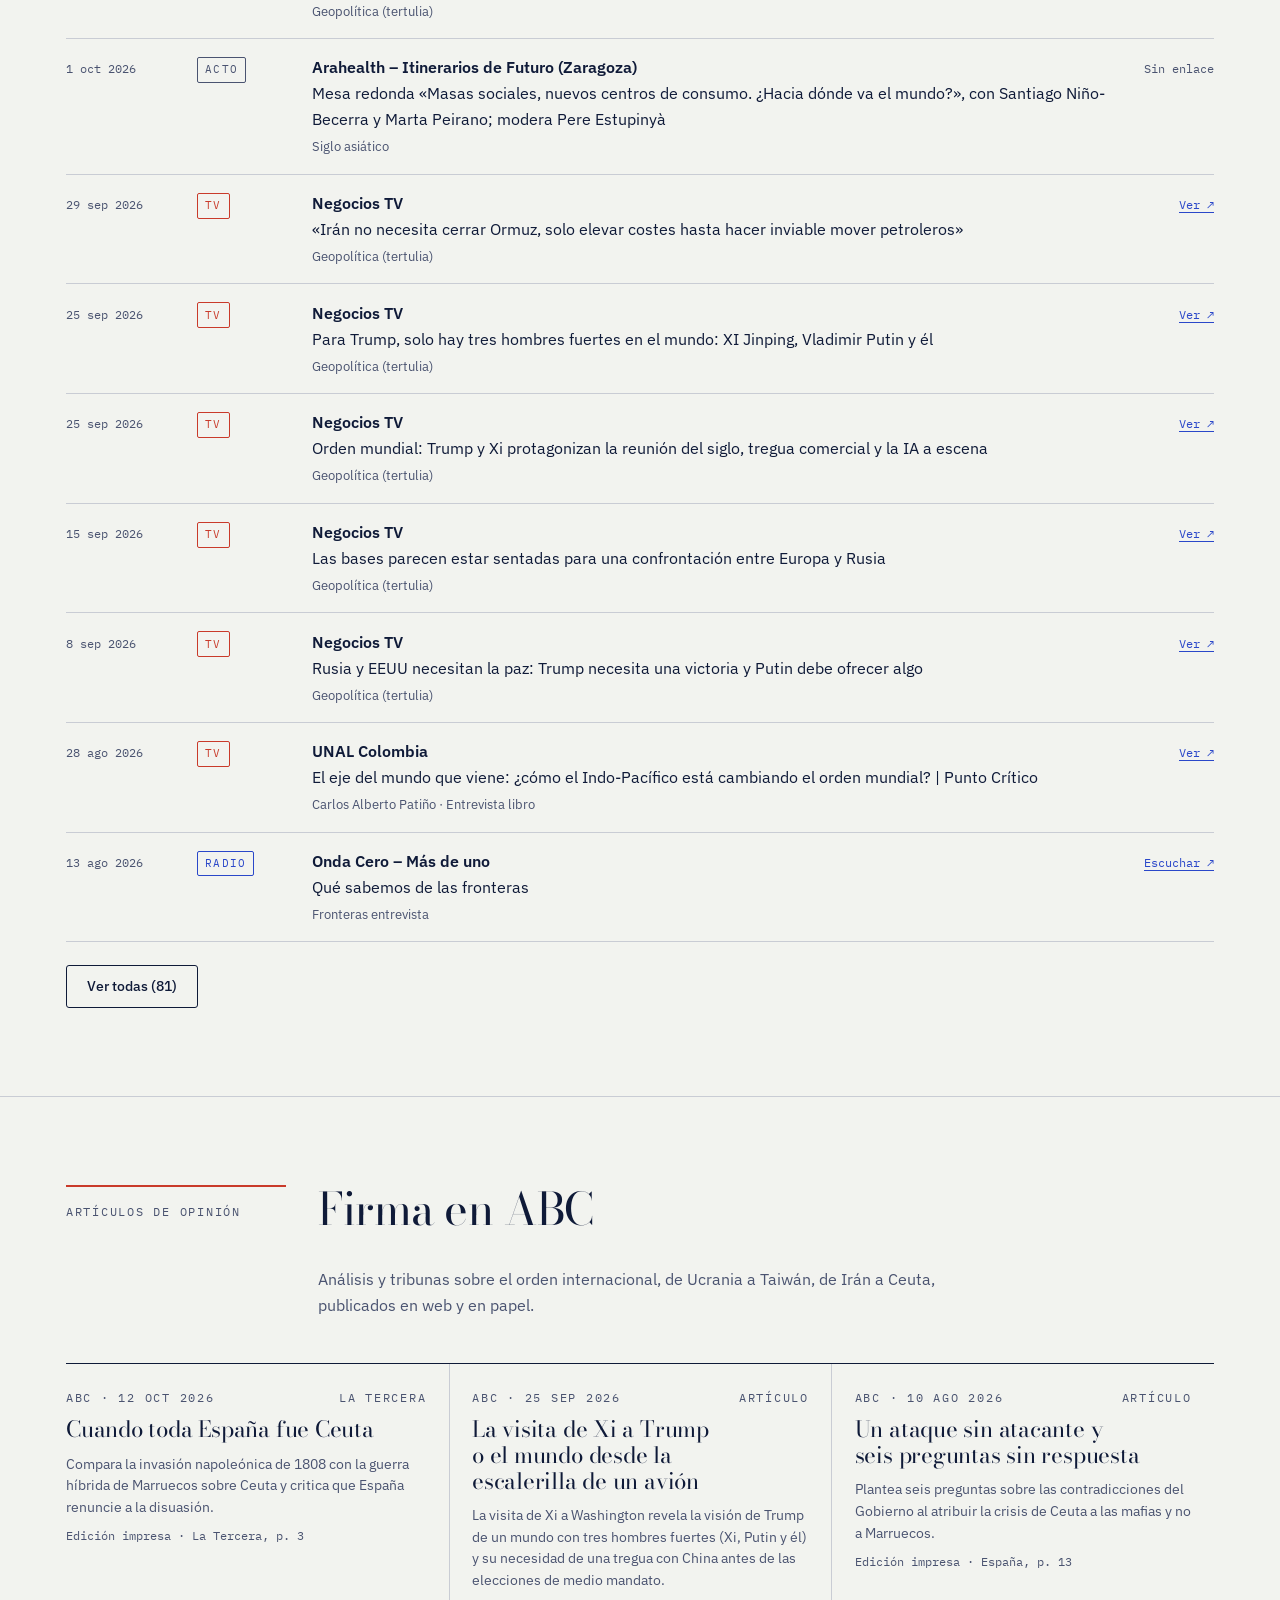
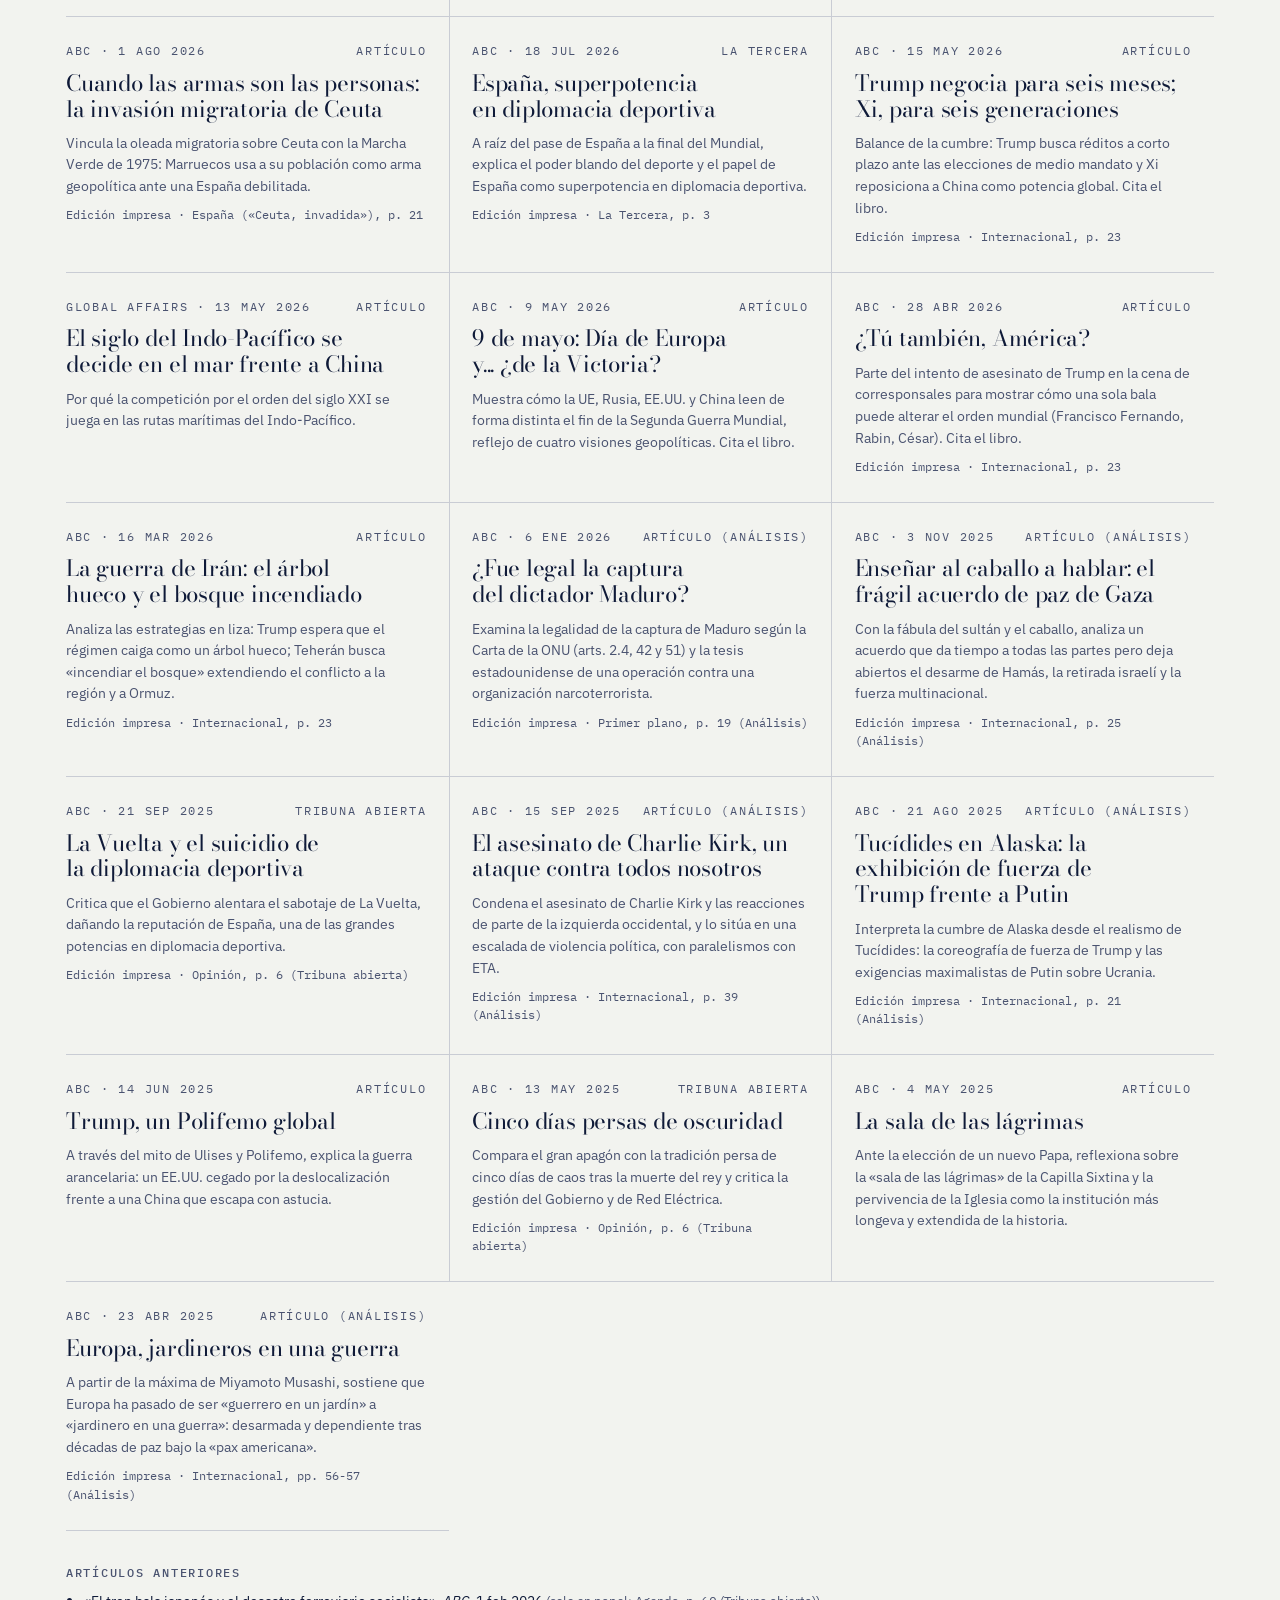
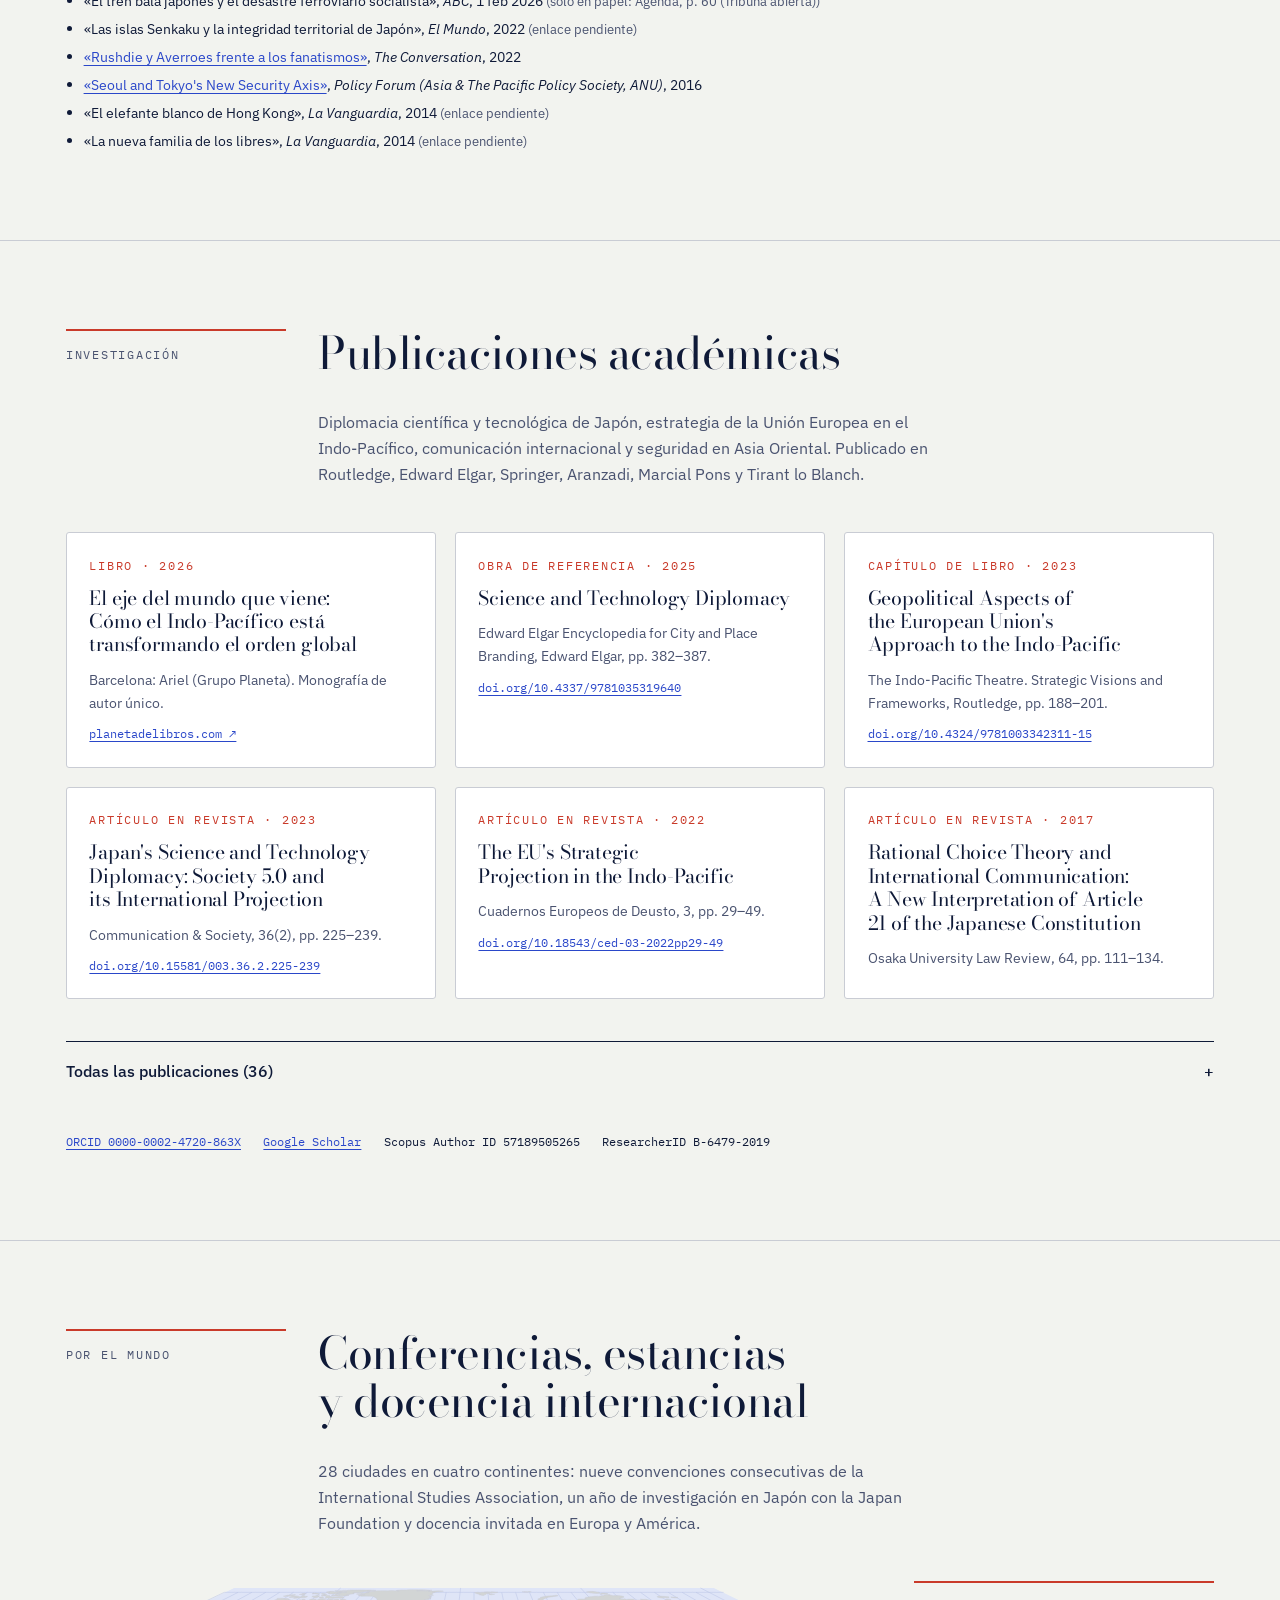
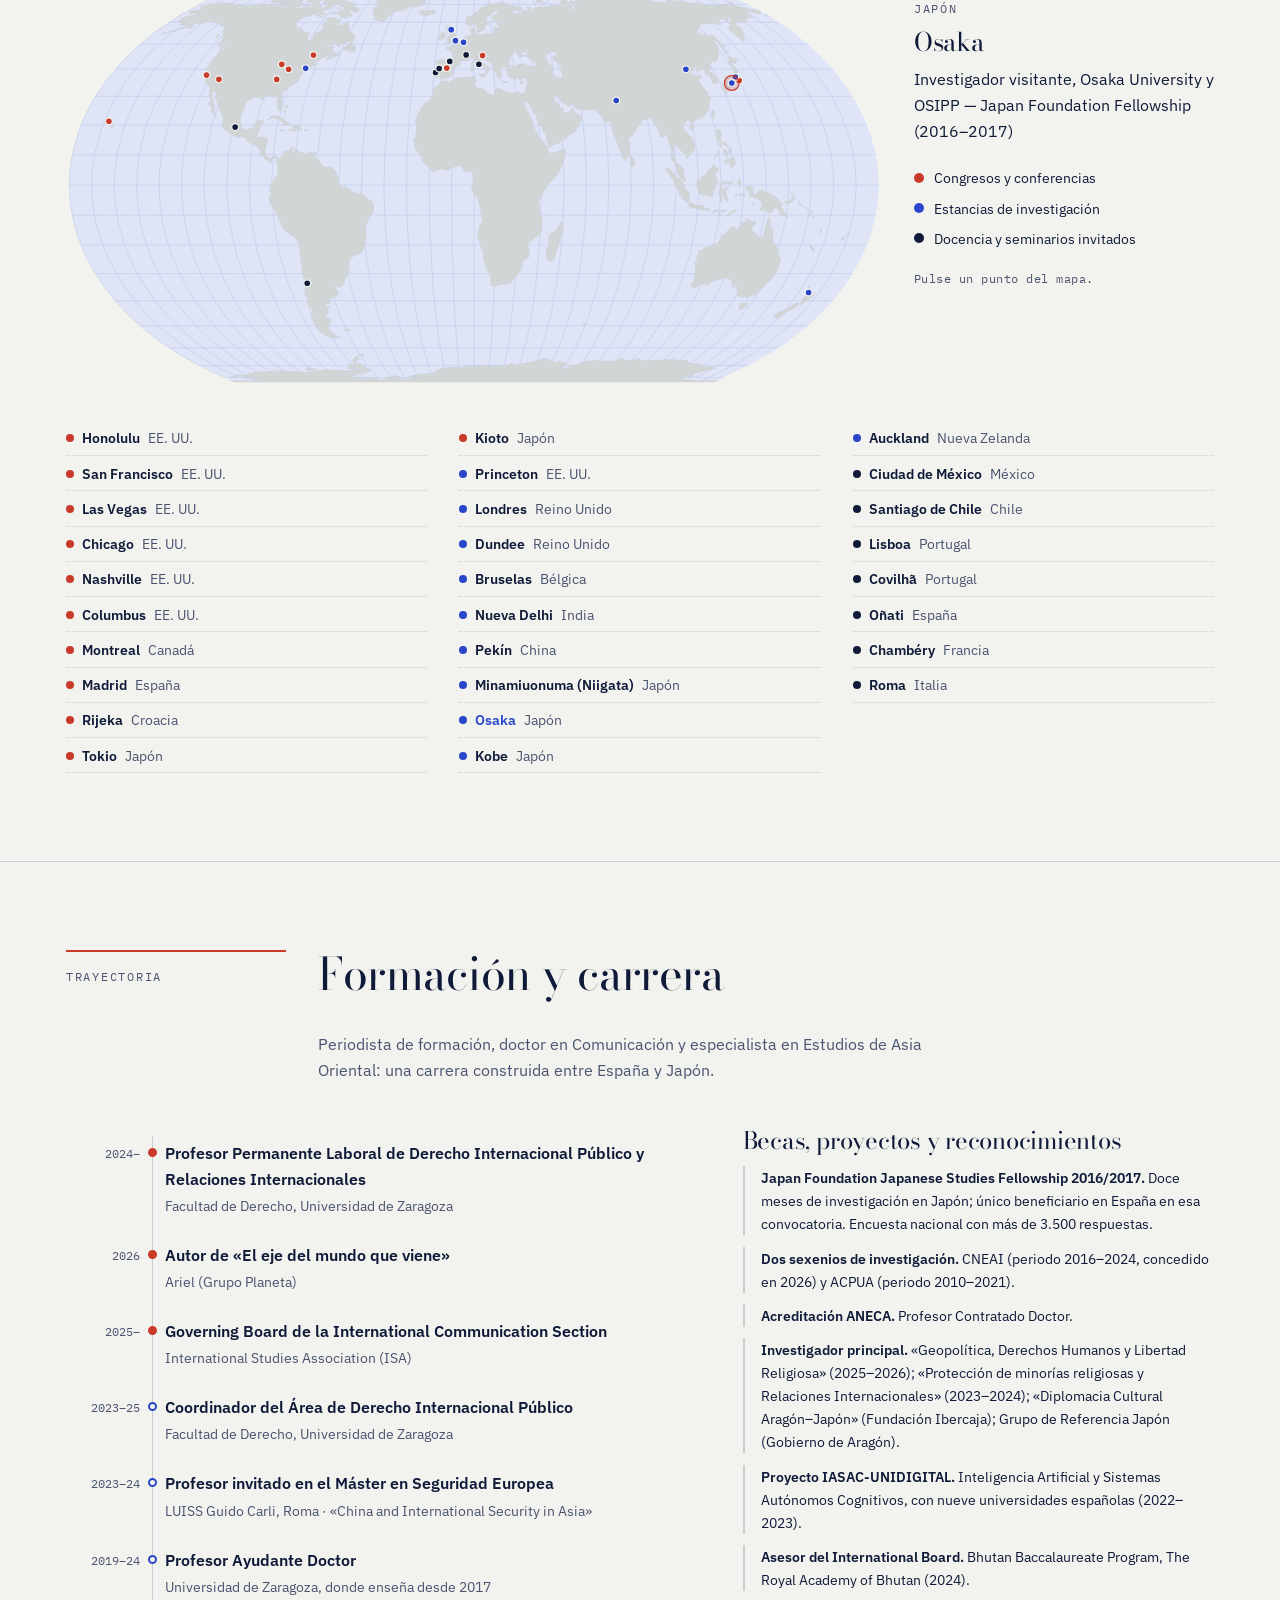
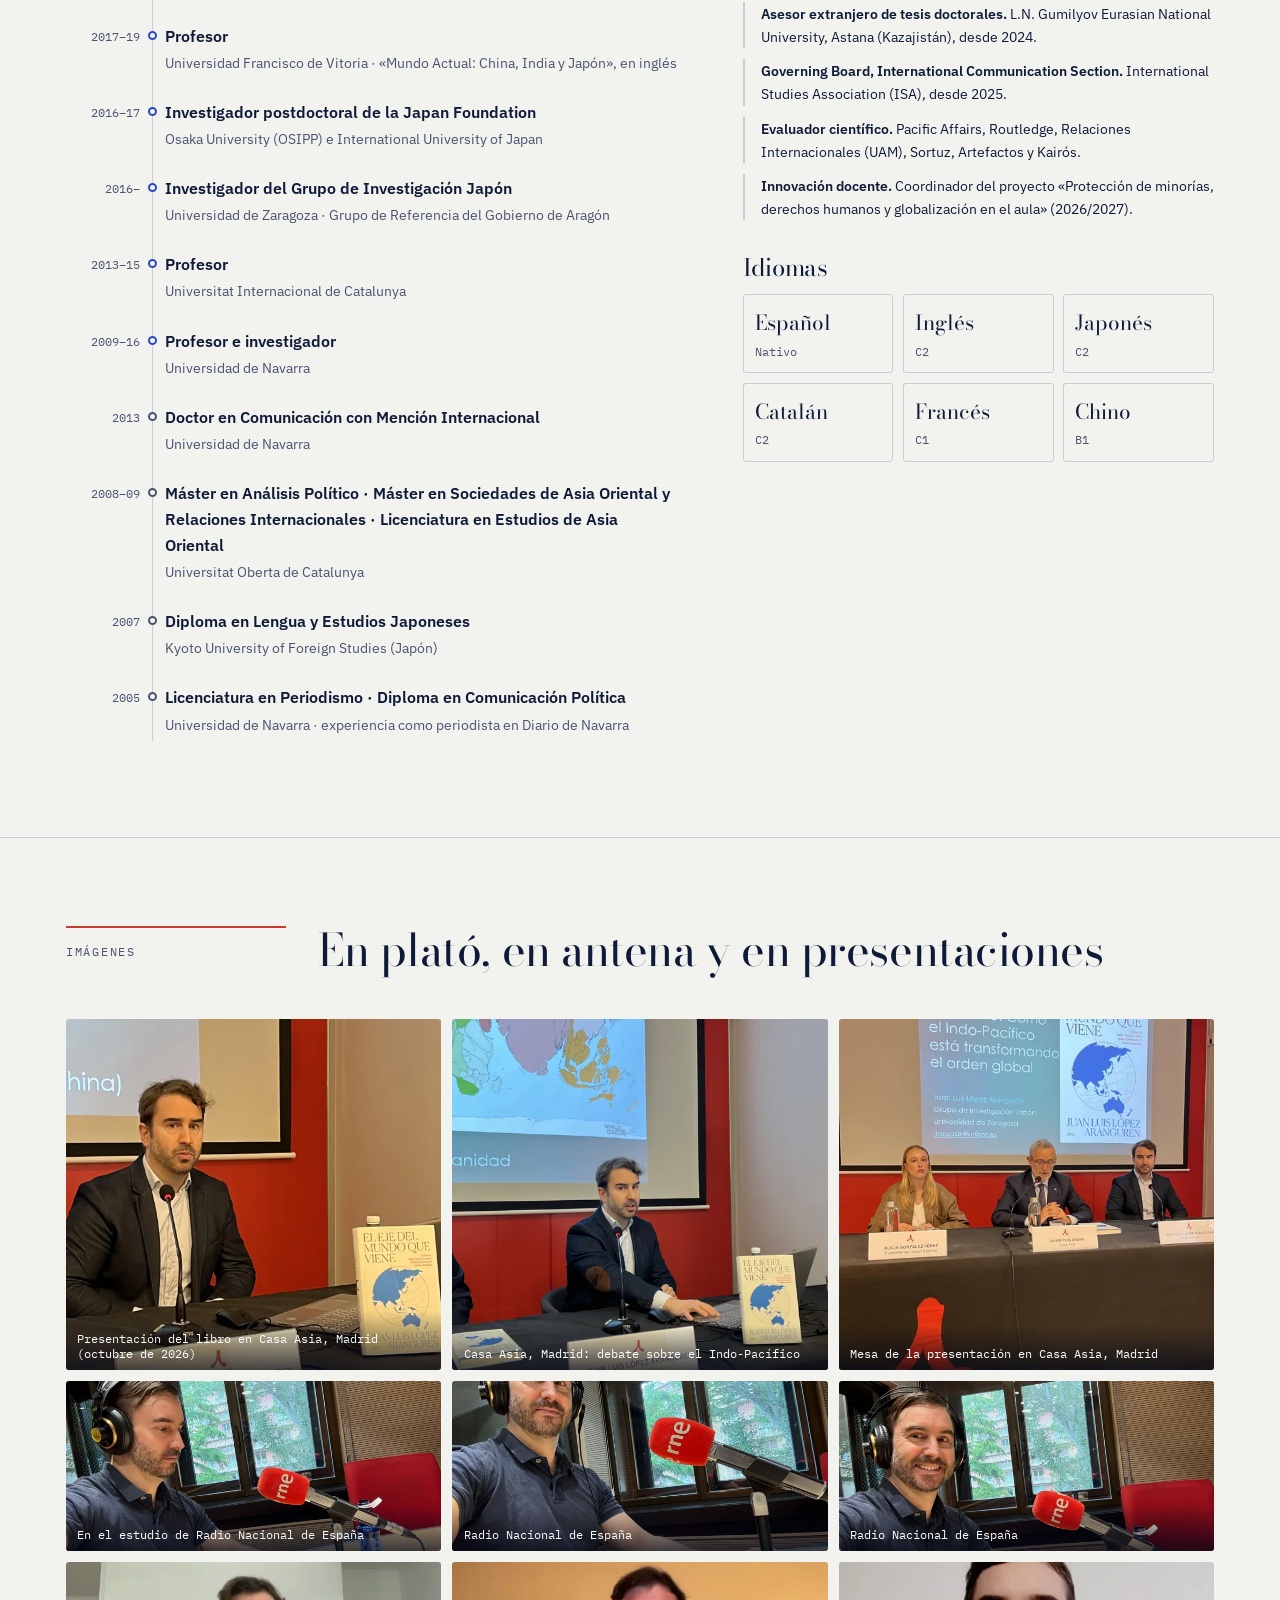
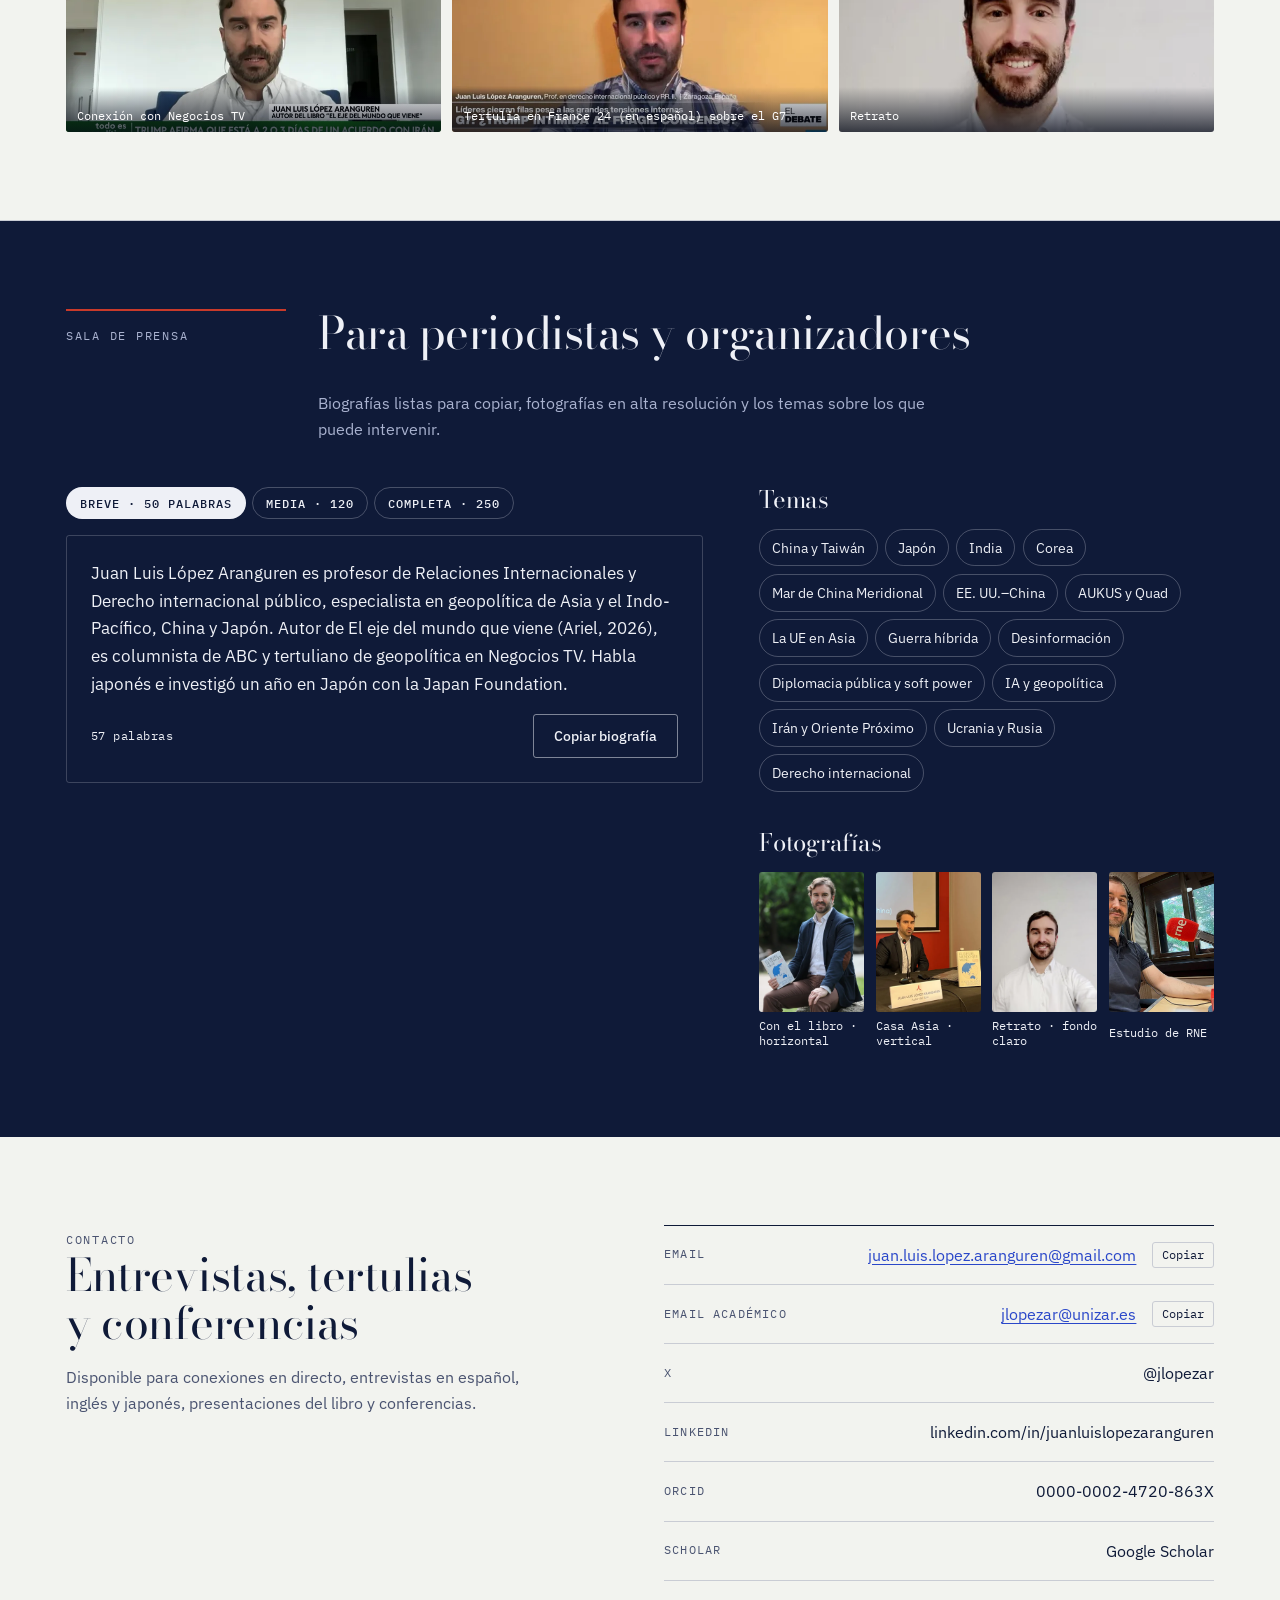
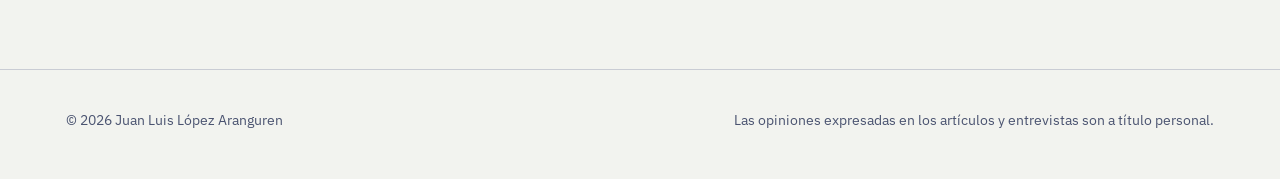
==== commit ea77e087: "Foto con el libro en el kit de prensa y en la tarjeta para compartir - Kit de prensa: nueva descarga" ====
--- a/docs/index.html
+++ b/docs/index.html
@@ -333,6 +333,7 @@
               <span>China y Taiwán</span><span>Japón</span><span>India</span><span>Corea</span><span>Mar de China Meridional</span><span>EE. UU.–China</span><span>AUKUS y Quad</span><span>La UE en Asia</span><span>Guerra híbrida</span><span>Desinformación</span><span>Diplomacia pública y soft power</span><span>IA y geopolítica</span><span>Irán y Oriente Próximo</span><span>Ucrania y Rusia</span><span>Derecho internacional</span>
             </div></div>
             <div><h3 data-i18n="prensa.fotos">Fotografías</h3><div class="dl">
+              <a href="img/autor-libro-hd.jpg" target="_blank" rel="noopener"><img src="img/autor-libro-sm.webp" alt="Juan Luis López Aranguren con su libro" loading="lazy" width="600" height="800">Con el libro · horizontal</a>
               <a href="img/casa-asia-1-hd.jpg" target="_blank" rel="noopener"><img src="img/casa-asia-1-sm.webp" alt="Retrato en Casa Asia" loading="lazy" width="600" height="800">Casa Asia · vertical</a>
               <a href="img/retrato-hd.jpg" target="_blank" rel="noopener"><img src="img/retrato-sm.webp" alt="Retrato sobre fondo blanco" loading="lazy" width="450" height="600">Retrato · fondo claro</a>
               <a href="img/rne-2-hd.jpg" target="_blank" rel="noopener"><img src="img/rne-2-sm.webp" alt="En el estudio de RNE" loading="lazy" width="700" height="525">Estudio de RNE</a>
--- a/docs/css/style.css
+++ b/docs/css/style.css
@@ -390,3 +390,5 @@
   .links .v, .links .em .v { margin-left: 0; text-align: left; font-size: .94rem; overflow-wrap: normal; word-break: normal; }
   .links .em .v { flex: 1 1 auto; min-width: 0; }
 }
+.dl { grid-template-columns: repeat(2, minmax(0, 1fr)); }
+@media (min-width: 901px) { .dl { grid-template-columns: repeat(4, minmax(0, 1fr)); } }
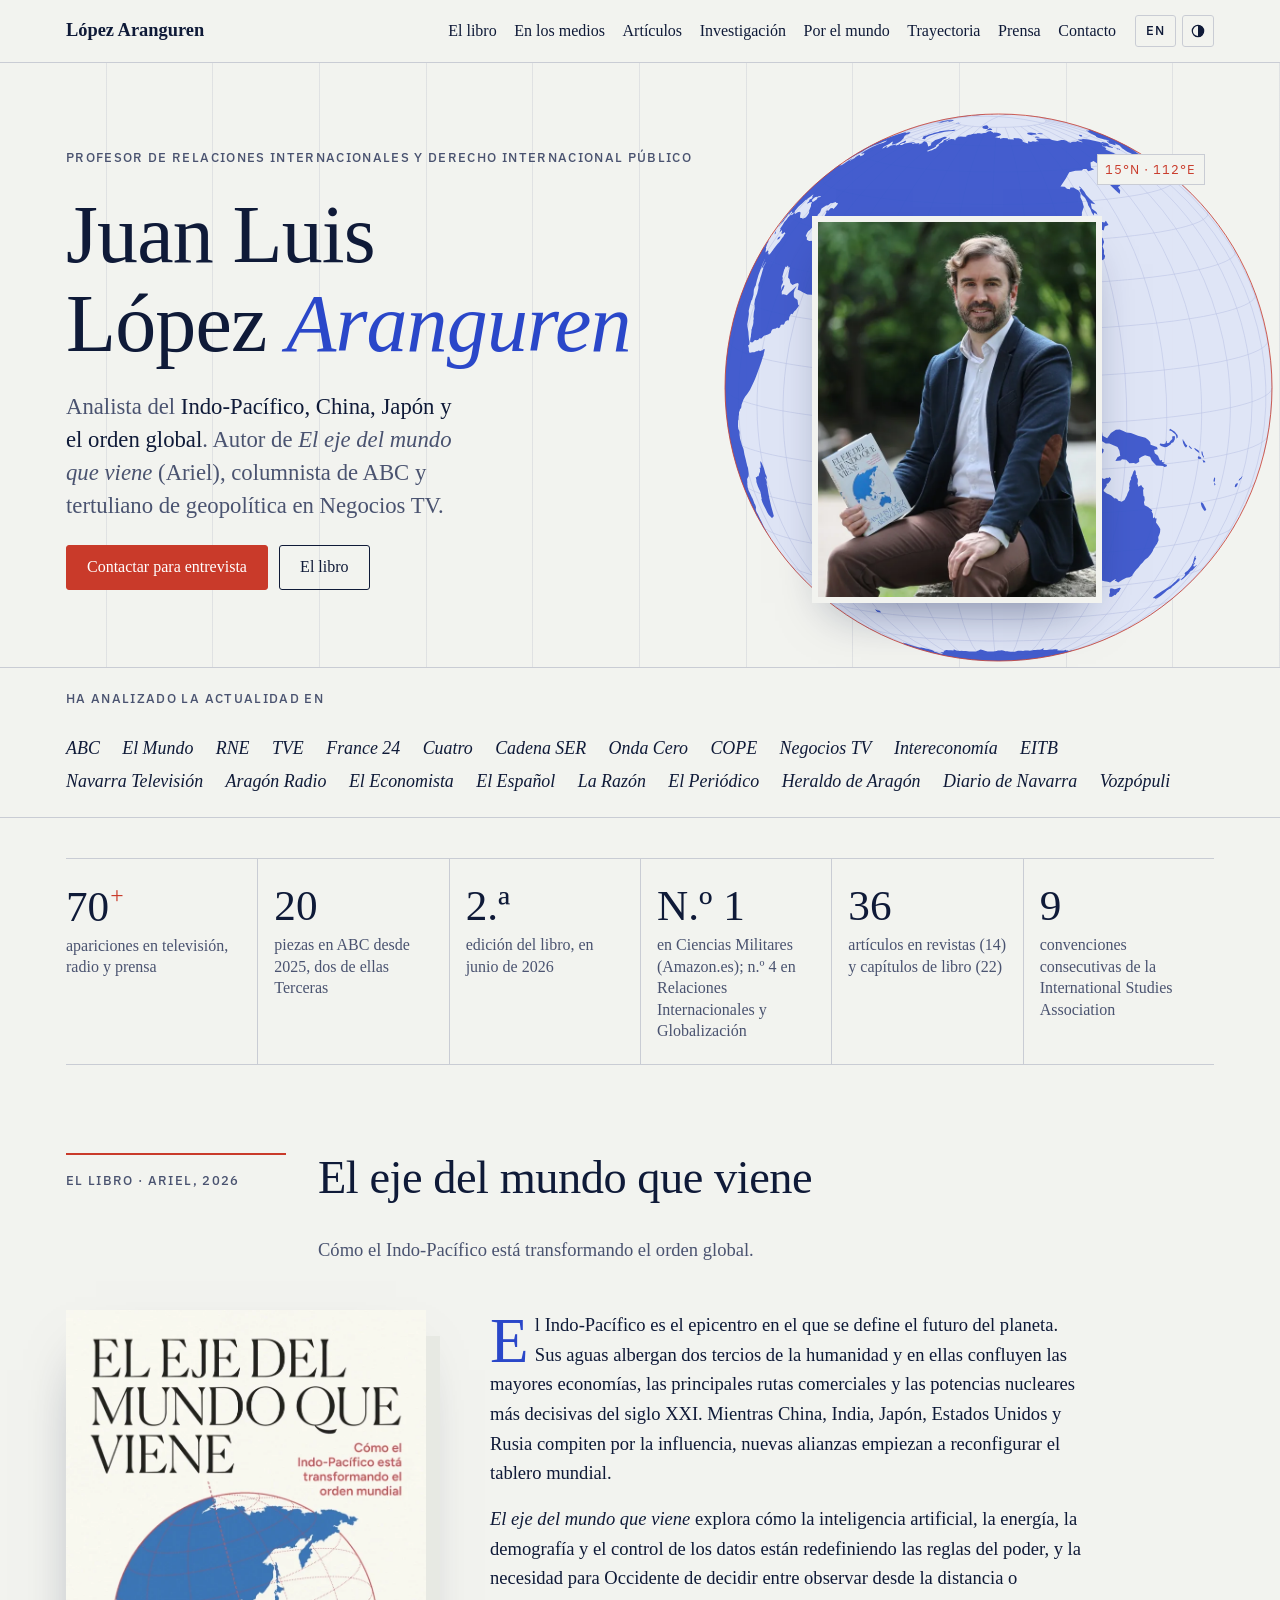
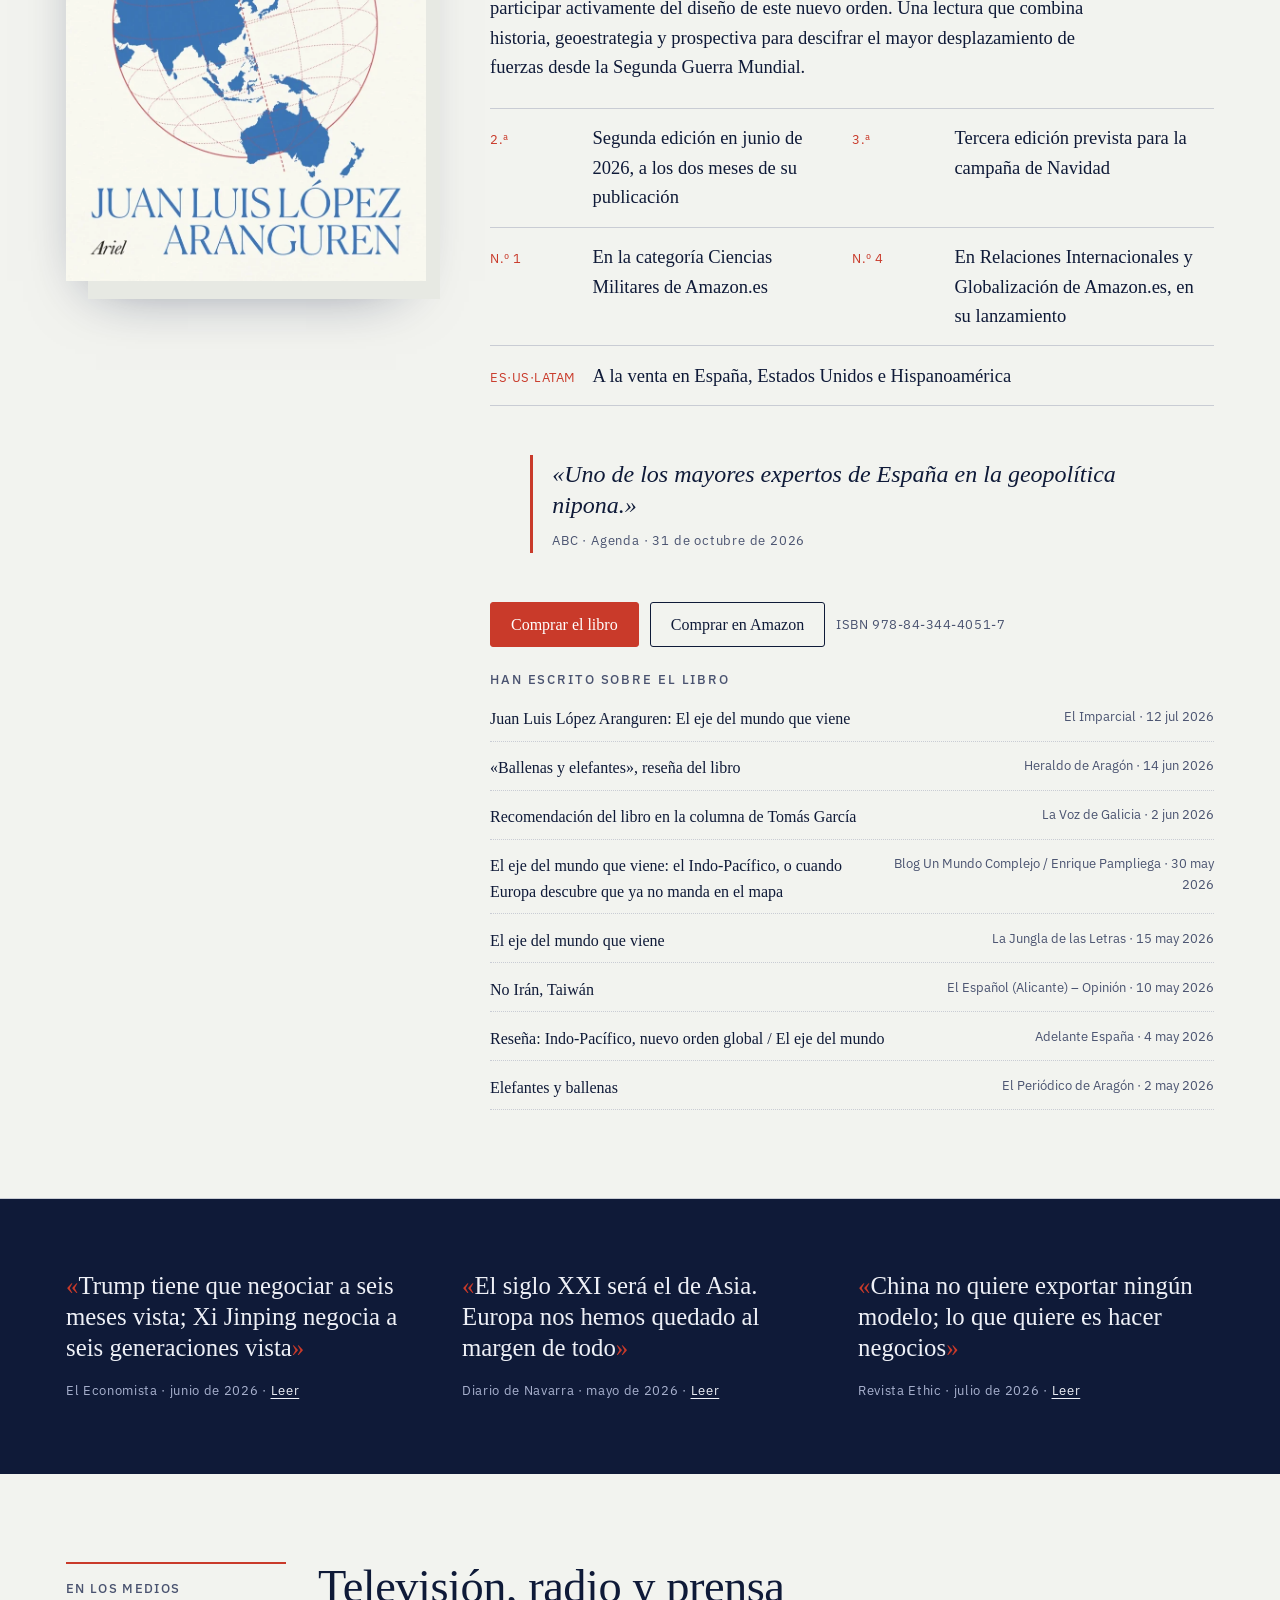
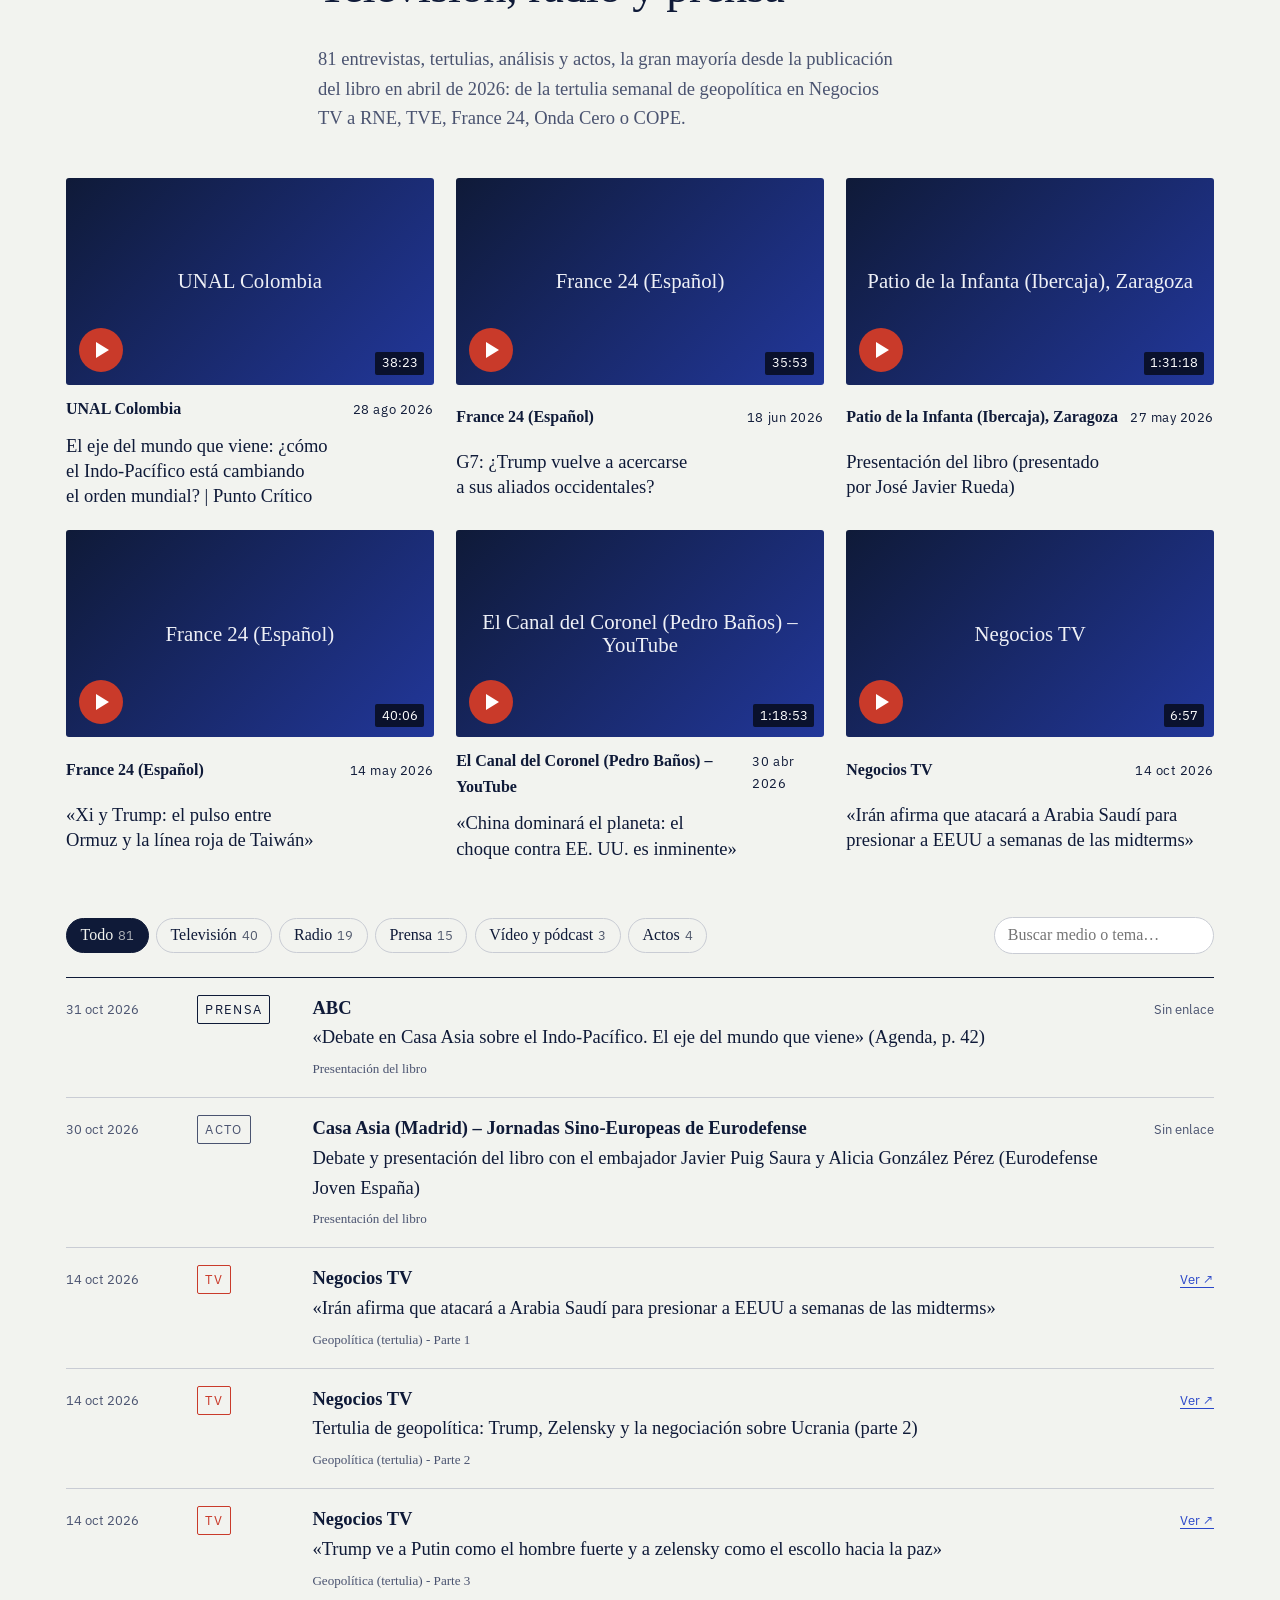
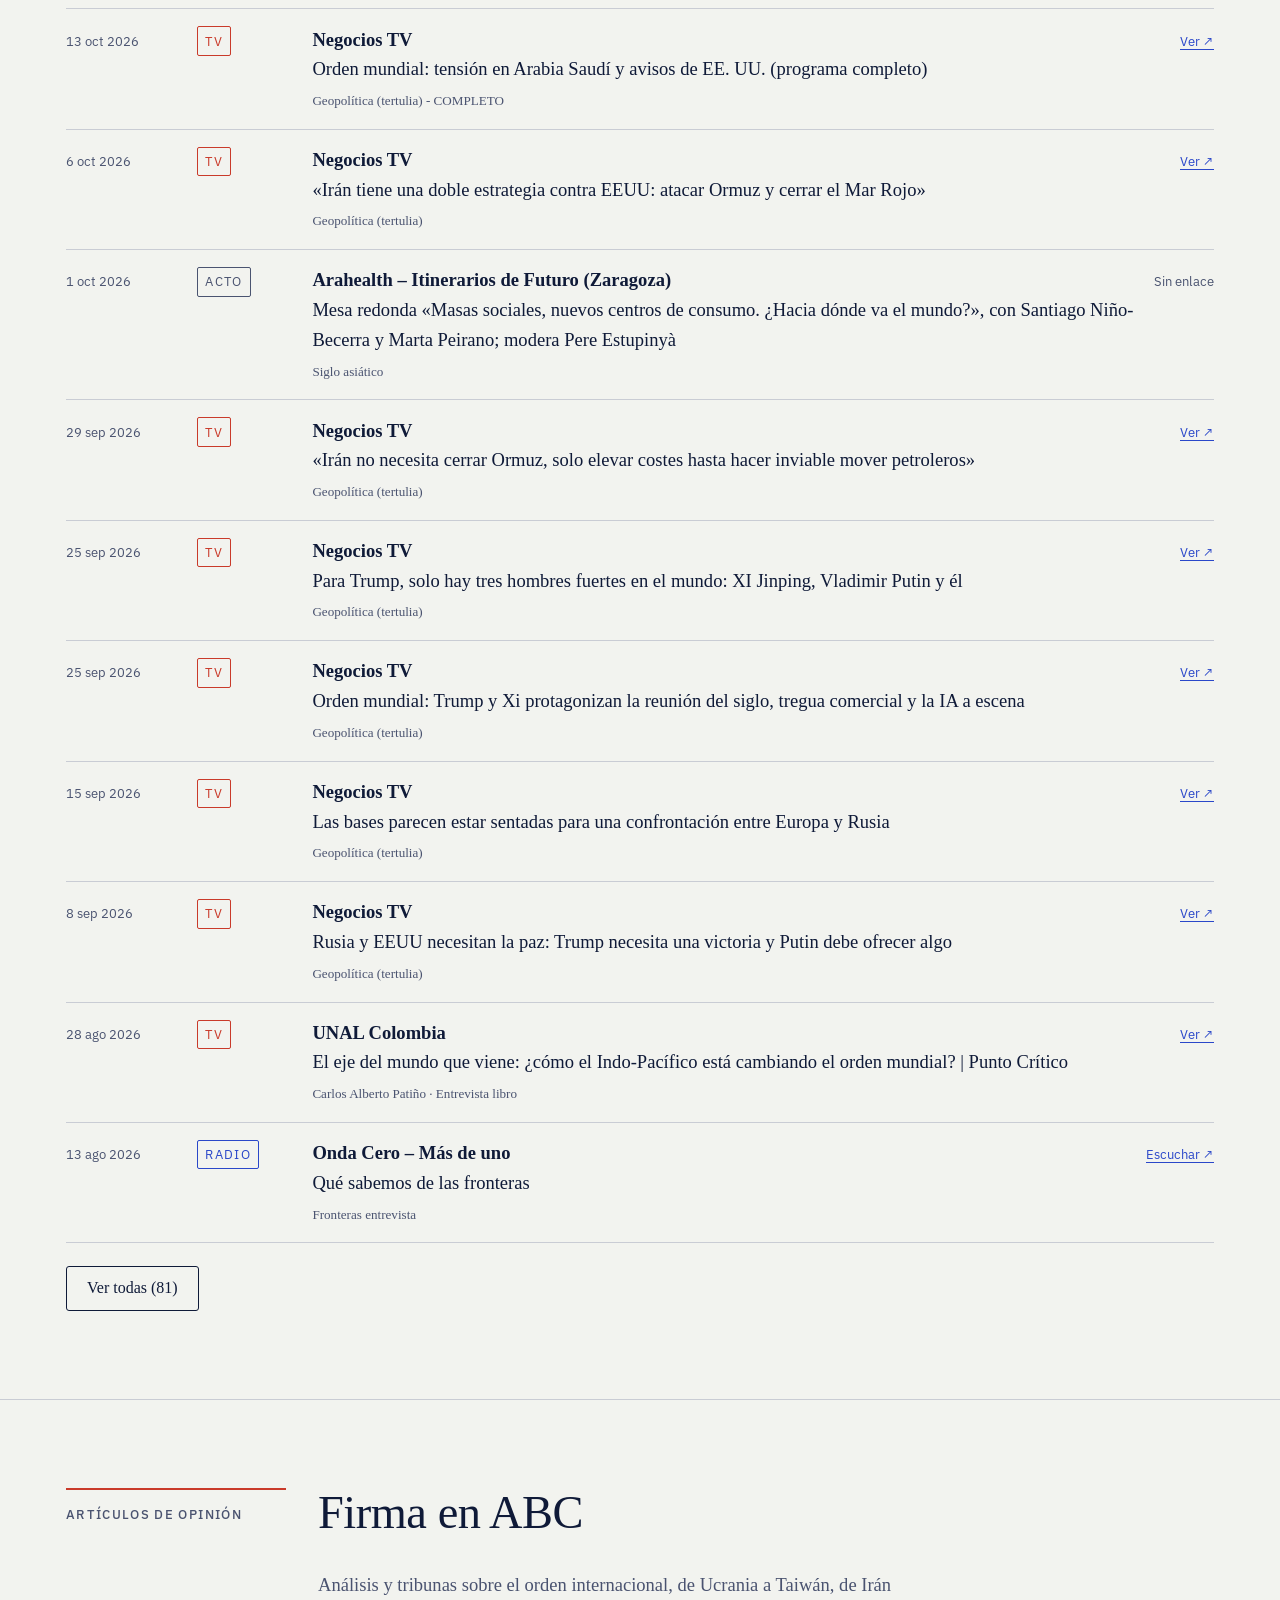
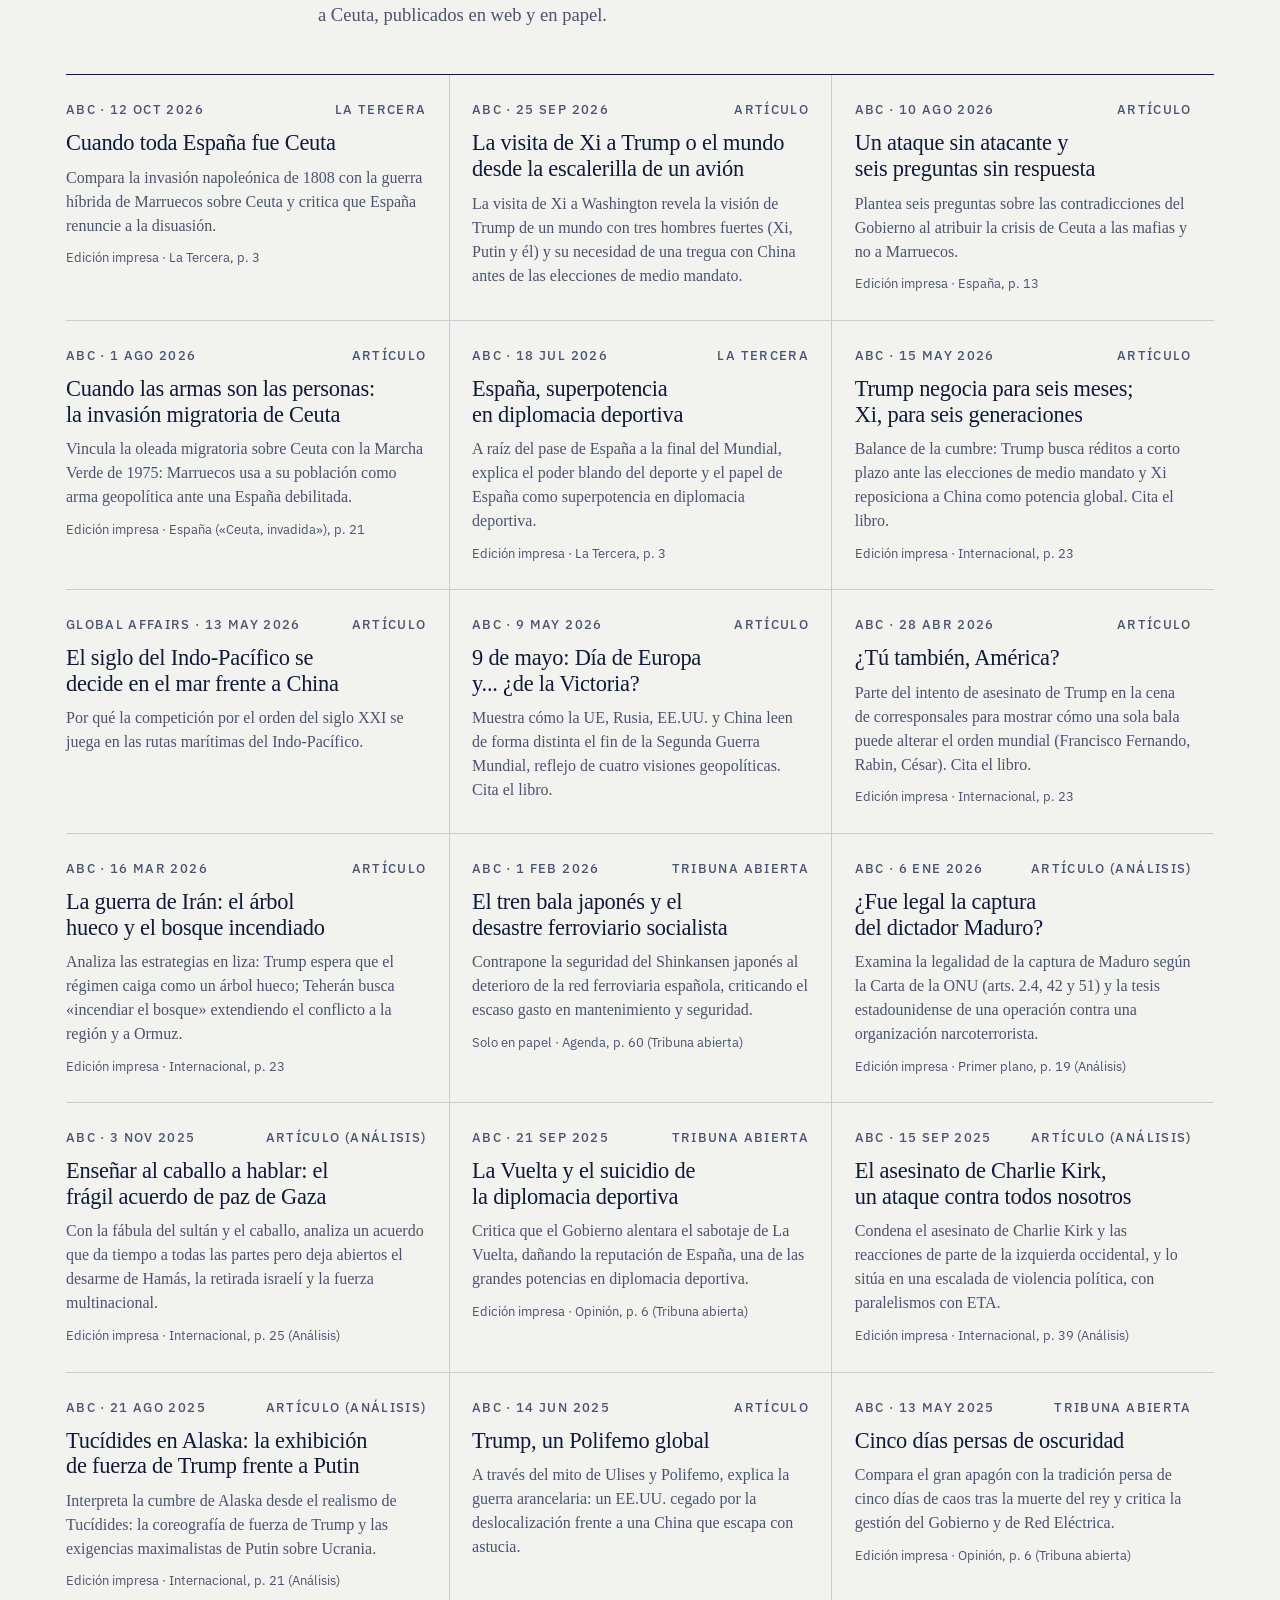
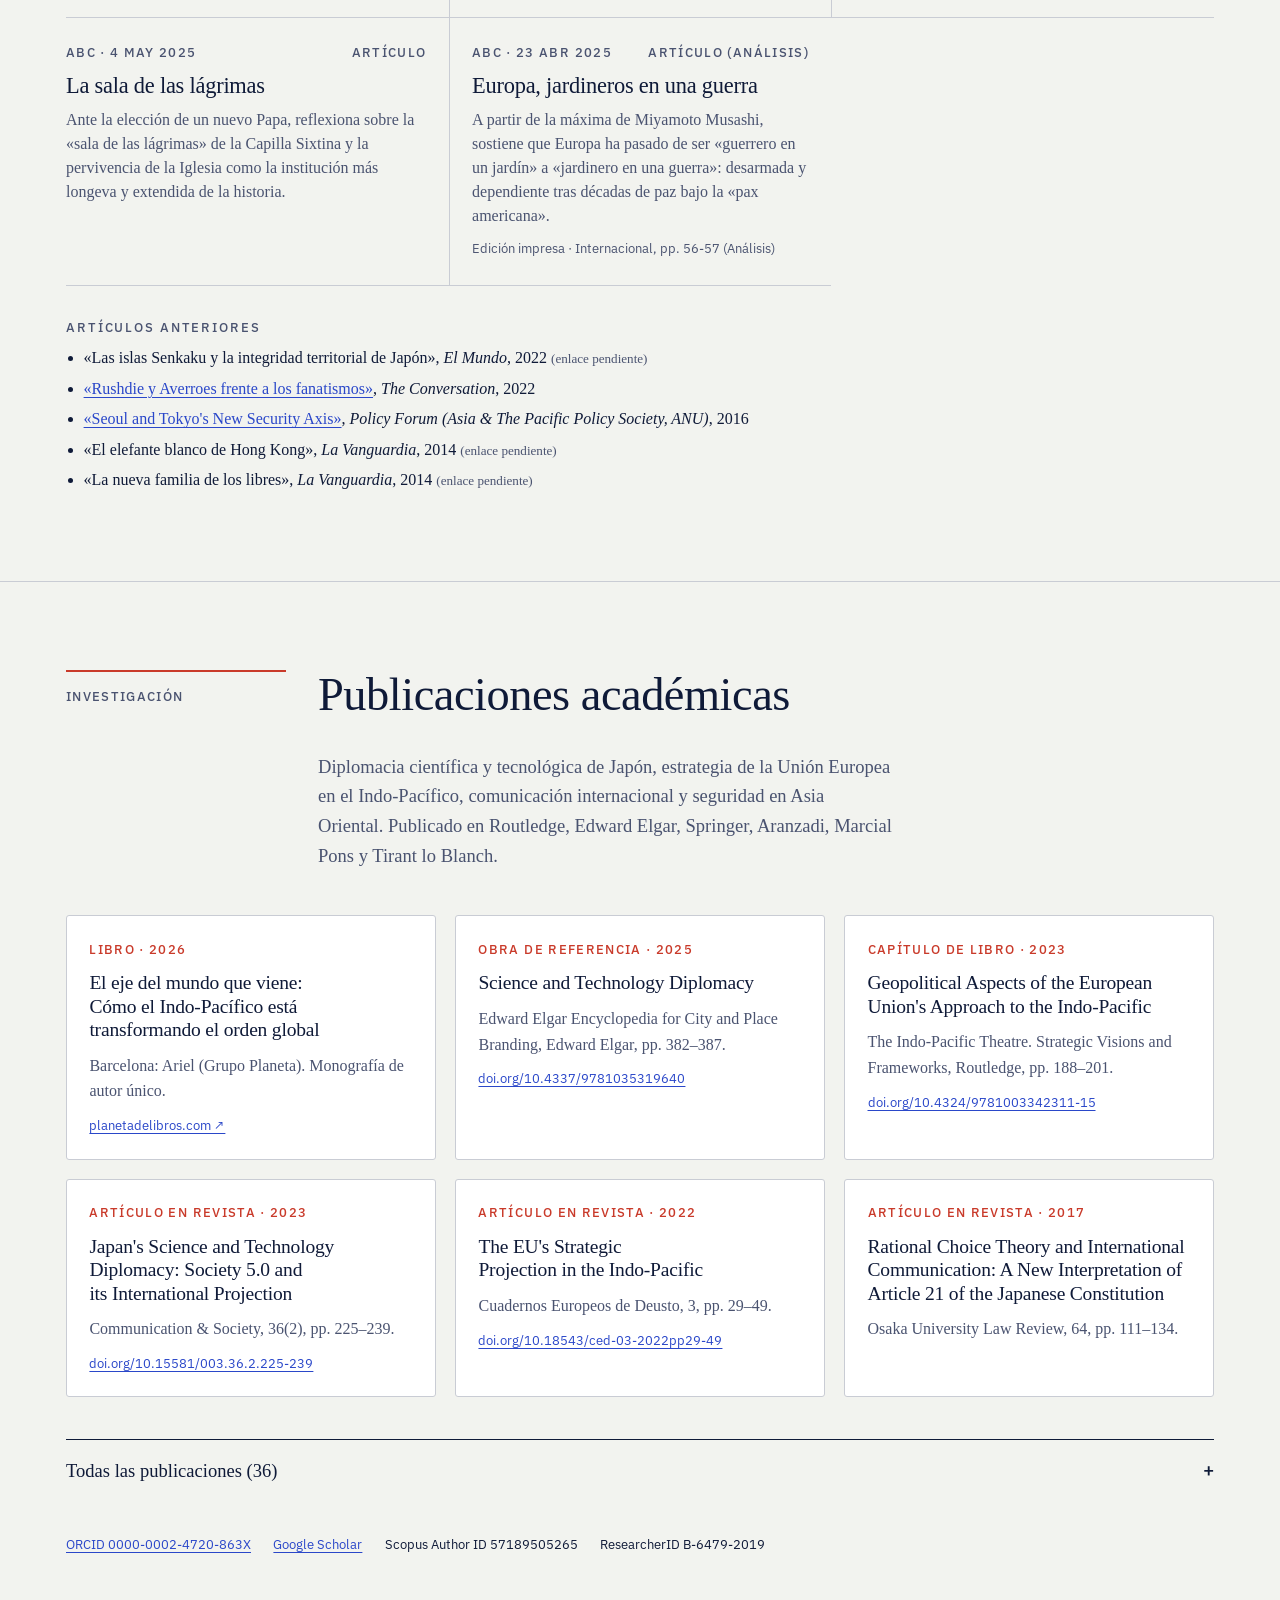
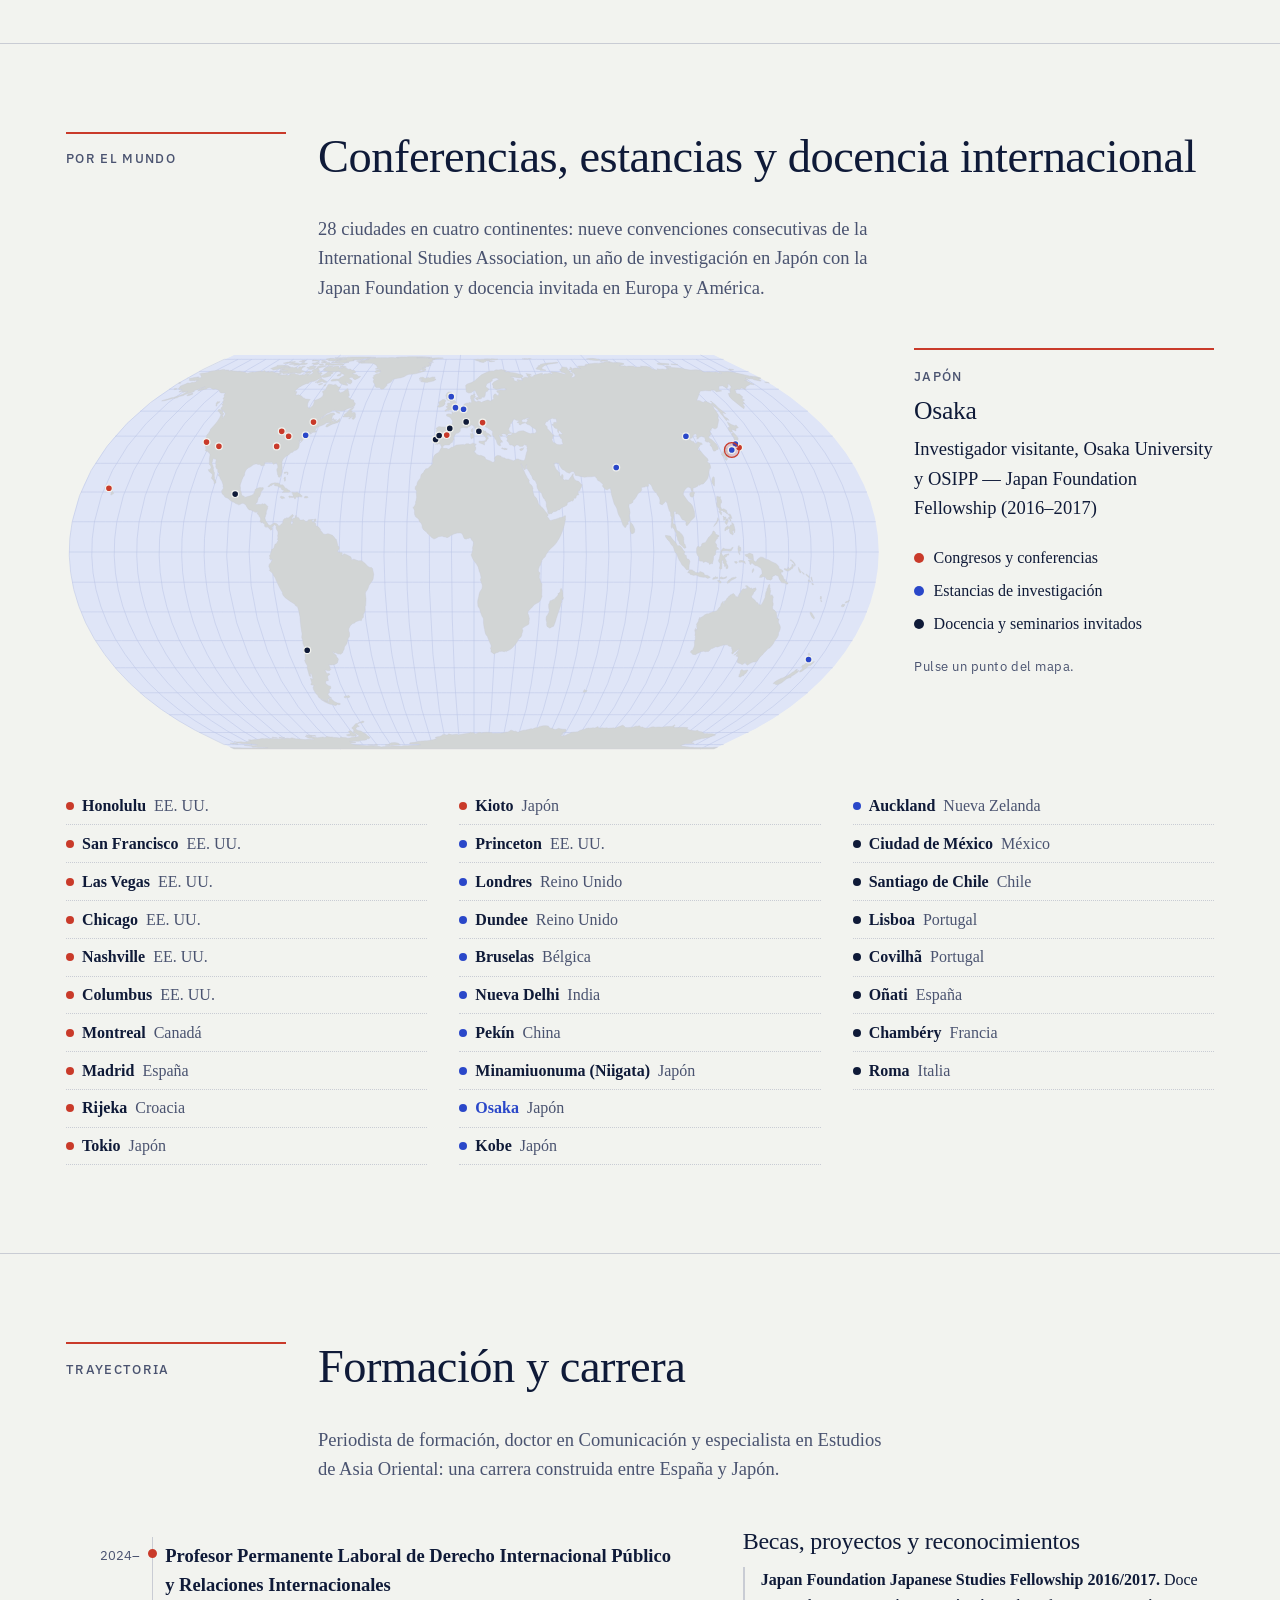
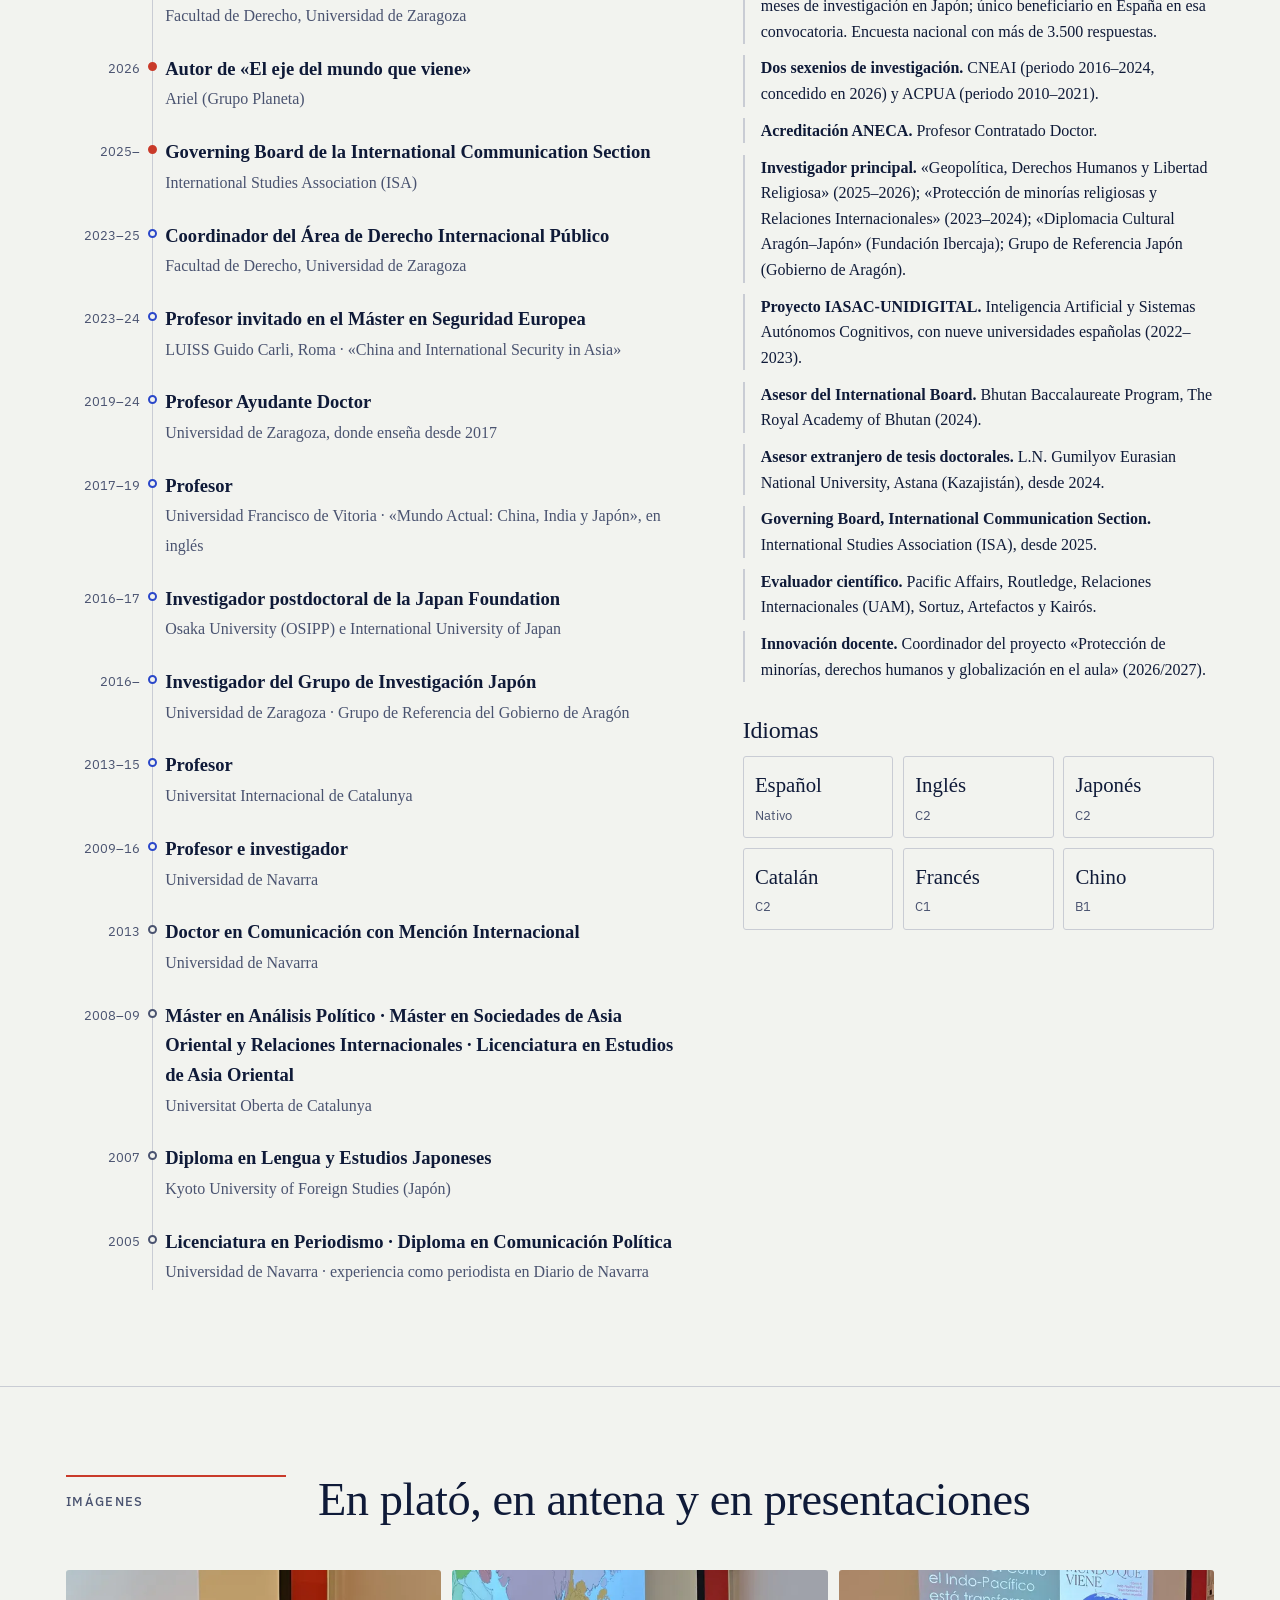
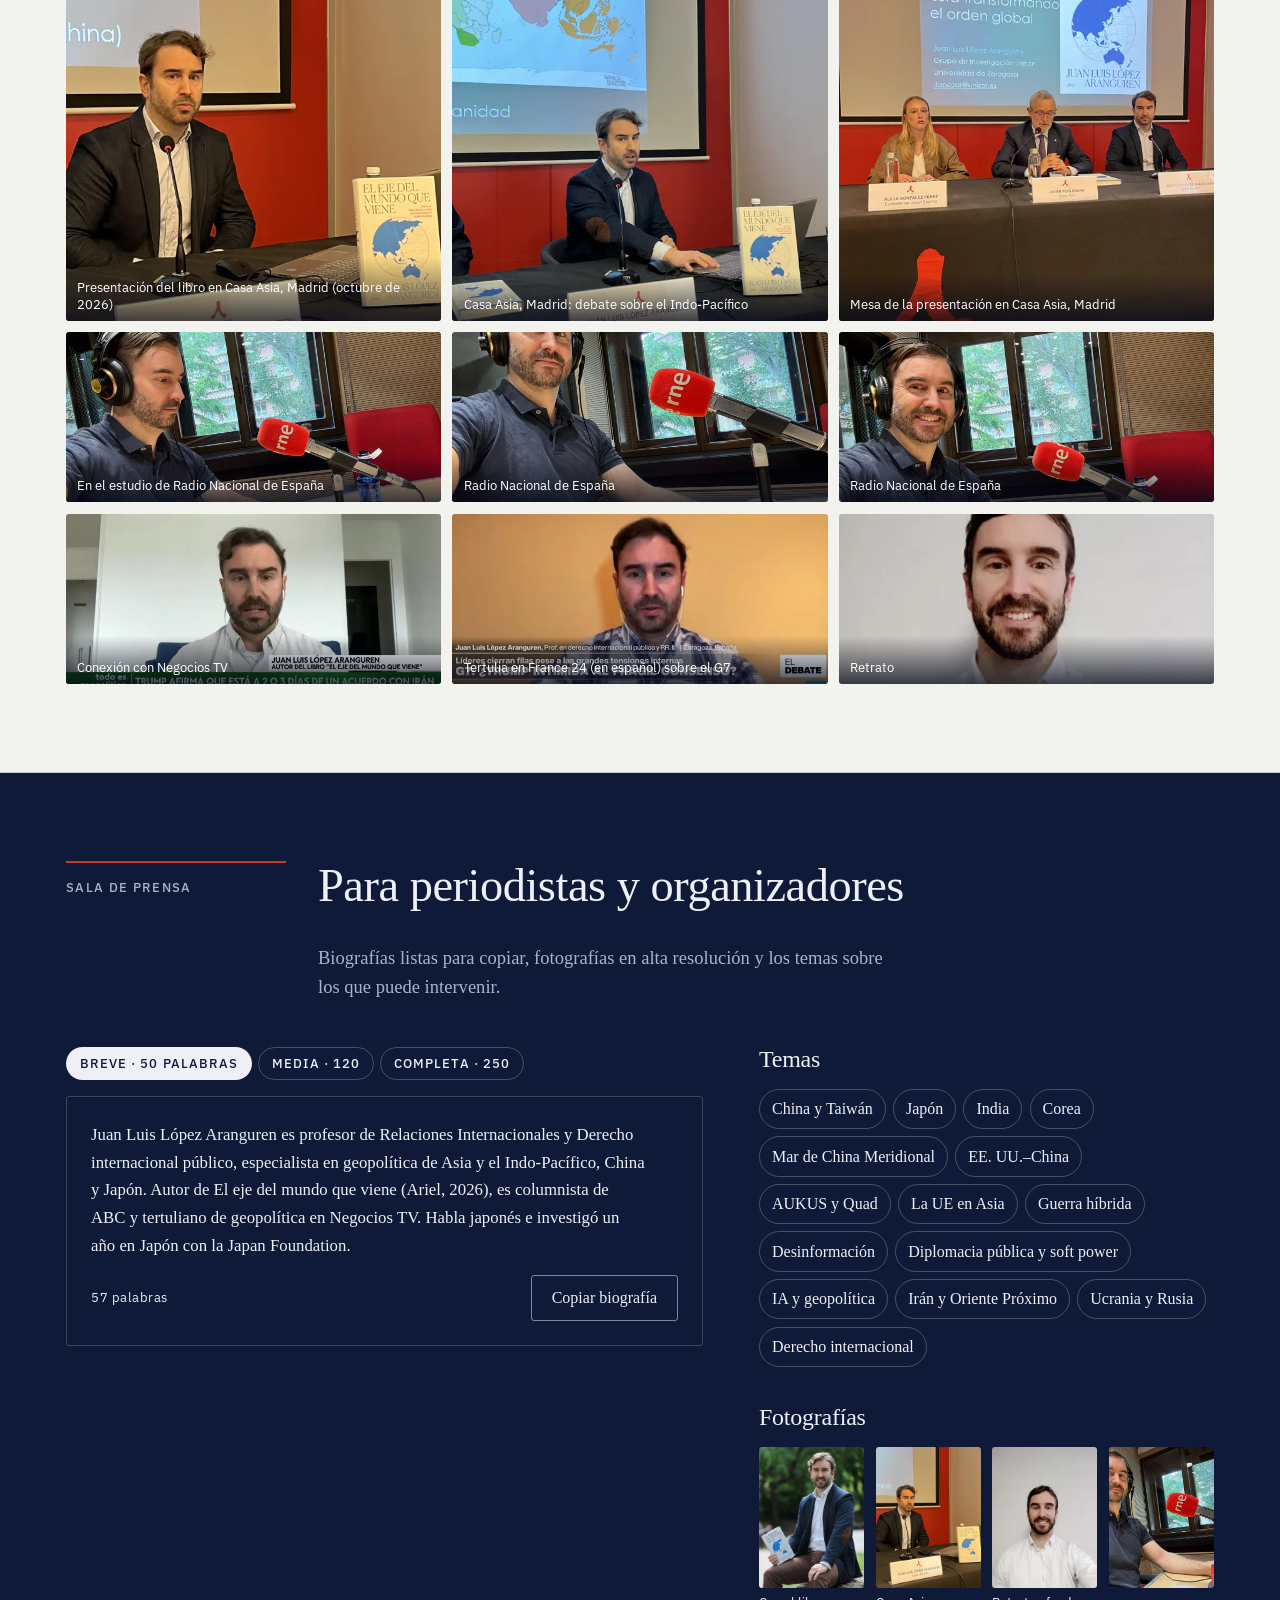
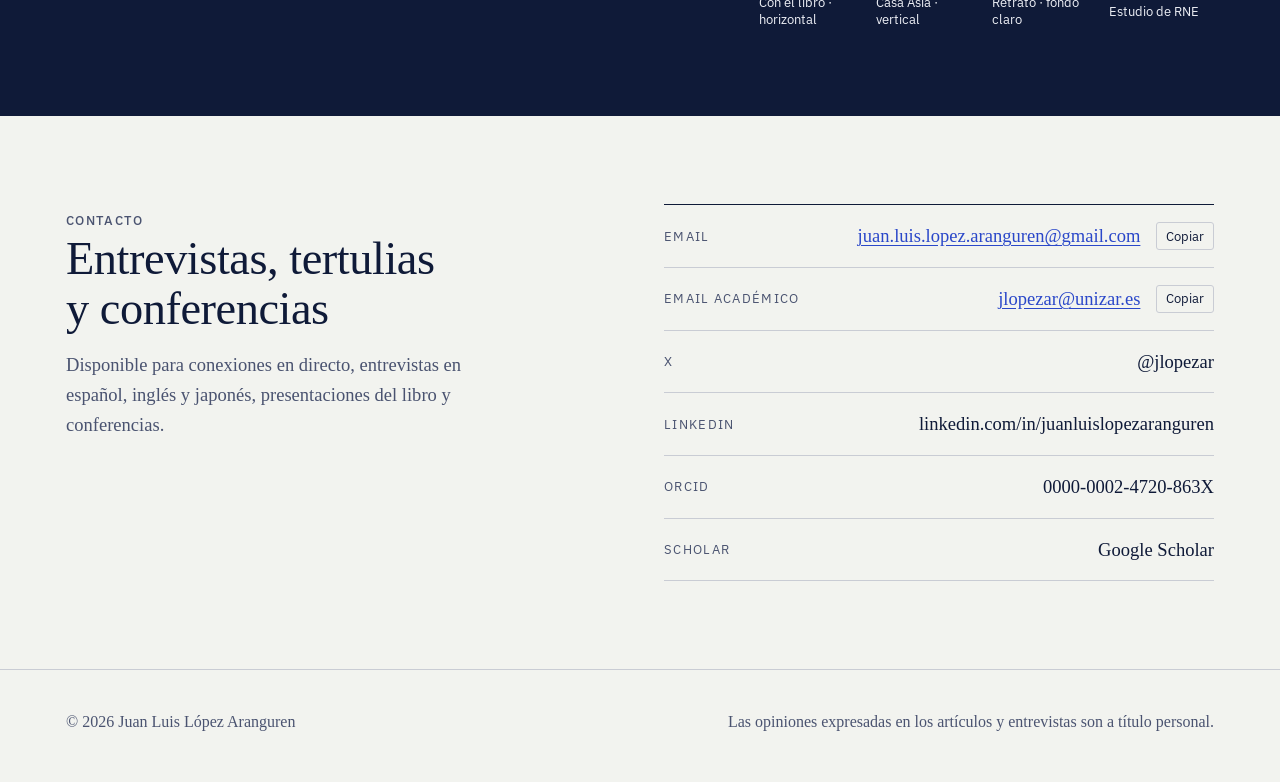
==== commit faac60a2: "Segunda edición en junio, tren bala en las tarjetas y tipografía más legible - 2.ª edición: junio de" ====
--- a/docs/index.html
+++ b/docs/index.html
@@ -24,10 +24,10 @@
 <meta name="twitter:title" content="Juan Luis López Aranguren · Indo-Pacífico, China, Japón y orden global">
 <meta name="twitter:description" content="Profesor de Relaciones Internacionales y Derecho internacional público. Autor de «El eje del mundo que viene» (Ariel, 2026).">
 <meta name="twitter:image" content="[URL DEL SITIO]/img/og.jpg">
-<link rel="icon" href="data:image/svg+xml,%3Csvg xmlns='http://www.w3.org/2000/svg' viewBox='0 0 64 64'%3E%3Ccircle cx='32' cy='32' r='29' fill='%232a47c9'/%3E%3Ccircle cx='32' cy='32' r='29' fill='none' stroke='%23c93a2a' stroke-width='3'/%3E%3Ctext x='32' y='42' font-family='Georgia,serif' font-size='28' fill='white' text-anchor='middle'%3EJL%3C/text%3E%3C/svg%3E">
+<link rel="icon" href="data:image/svg+xml,%3Csvg xmlns='http://www.w3.org/2000/svg' viewBox='0 0 64 64'%3E%3Ccircle cx='32' cy='32' r='29' fill='%232a47c9'/%3E%3Ccircle cx='32' cy='32' r='29' fill='none' stroke='%23c93a2a' stroke-width='3'/%3E%3Ctext x='32' y='42' font-family='Times New Roman,serif' font-size='28' fill='white' text-anchor='middle'%3EJL%3C/text%3E%3C/svg%3E">
 <link rel="preconnect" href="https://fonts.googleapis.com">
 <link rel="preconnect" href="https://fonts.gstatic.com" crossorigin>
-<link rel="stylesheet" href="https://fonts.googleapis.com/css2?family=Bodoni+Moda:ital,opsz,wght@0,6..96,400;0,6..96,600;1,6..96,400&family=IBM+Plex+Mono:wght@400;500&family=IBM+Plex+Sans:wght@400;500;600&display=swap">
+<link rel="stylesheet" href="https://fonts.googleapis.com/css2?family=IBM+Plex+Sans:wght@400;500;600&display=swap">
 <link rel="stylesheet" href="css/style.css">
 <script type="application/ld+json">
 {"@context":"https://schema.org","@graph":[
@@ -124,7 +124,7 @@
             <p><em>El eje del mundo que viene</em> explora cómo la inteligencia artificial, la energía, la demografía y el control de los datos están redefiniendo las reglas del poder, y la necesidad para Occidente de decidir entre observar desde la distancia o participar activamente del diseño de este nuevo orden. Una lectura que combina historia, geoestrategia y prospectiva para descifrar el mayor desplazamiento de fuerzas desde la Segunda Guerra Mundial.</p>
           </div>
           <ul class="milestones">
-            <li><span class="mono">2.ª</span><span data-i18n="libro.m1">Segunda edición en noviembre de 2026, a los siete meses de su publicación</span></li>
+            <li><span class="mono">2.ª</span><span data-i18n="libro.m1">Segunda edición en junio de 2026, a los dos meses de su publicación</span></li>
             <li><span class="mono">3.ª</span><span data-i18n="libro.m2">Tercera edición prevista para la campaña de Navidad</span></li>
             <li><span class="mono">N.º 1</span><span data-i18n="libro.m3">En la categoría Ciencias Militares de Amazon.es</span></li>
             <li><span class="mono">N.º 4</span><span data-i18n="libro.m5">En Relaciones Internacionales y Globalización de Amazon.es, en su lanzamiento</span></li>
--- a/docs/css/style.css
+++ b/docs/css/style.css
@@ -17,11 +17,13 @@
   --land: #2a47c9;
   --grat: #b7c1e4;
 
-  --f-display: "Bodoni Moda", "Didot", "Bodoni 72", "Times New Roman", serif;
-  --f-body: "IBM Plex Sans", "Helvetica Neue", Arial, sans-serif;
-  --f-mono: "IBM Plex Mono", "SFMono-Regular", Menlo, Consolas, monospace;
-
-  --s-xs: .78rem; --s-sm: .9rem; --s-md: 1.02rem; --s-lg: 1.3rem; --s-xl: 1.9rem; --s-2xl: 2.8rem; --s-3xl: clamp(2.7rem, 6.4vw, 5.6rem);
+  /* Tipografía: Times New Roman para titulares y texto; las etiquetas pequeñas,
+     botones y fechas usan una sans clara (IBM Plex Sans). */
+  --f-display: "Times New Roman", Times, "Liberation Serif", "Tinos", serif;
+  --f-body: "Times New Roman", Times, "Liberation Serif", "Tinos", serif;
+  --f-mono: "IBM Plex Sans", "Helvetica Neue", Arial, sans-serif;
+
+  --s-xs: .84rem; --s-sm: 1rem; --s-md: 1.16rem; --s-lg: 1.42rem; --s-xl: 2rem; --s-2xl: 2.9rem; --s-3xl: clamp(2.7rem, 6.4vw, 5.6rem);
   --maxw: 1180px;
   --radius: 3px;
   color-scheme: light;
@@ -57,8 +59,8 @@
 
 .wrap { max-width: var(--maxw); margin: 0 auto; padding-left: max(16px, env(safe-area-inset-left, 0px)); padding-right: max(16px, env(safe-area-inset-right, 0px)); }
 .mono { font-family: var(--f-mono); font-size: var(--s-xs); letter-spacing: .04em; }
-.eyebrow { font-family: var(--f-mono); font-size: var(--s-xs); letter-spacing: .14em; text-transform: uppercase; color: var(--ink-soft); }
-.coord { font-family: var(--f-mono); font-size: .72rem; letter-spacing: .08em; color: var(--lacquer); }
+.eyebrow { font-family: var(--f-mono); font-size: var(--s-xs); letter-spacing: .1em; font-weight: 500; text-transform: uppercase; color: var(--ink-soft); }
+.coord { font-family: var(--f-mono); font-size: .82rem; letter-spacing: .08em; color: var(--lacquer); }
 
 /* ---------- cabecera ---------- */
 .top {
@@ -111,7 +113,7 @@
 .portrait { position: absolute; left: 14%; bottom: 0; width: 62%; aspect-ratio: 3 / 4; object-fit: cover; object-position: 50% 30%;
   border: 6px solid var(--paper); box-shadow: 0 24px 50px -24px rgba(10, 20, 60, .55); }
 .hero-visual .coord { position: absolute; right: 2%; top: 4%; background: var(--paper); padding: .25rem .45rem; border: 1px solid var(--rule); }
-.hero-visual .cap { position: absolute; left: 14%; bottom: -1.9rem; font-family: var(--f-mono); font-size: .7rem; color: var(--ink-soft); }
+.hero-visual .cap { position: absolute; left: 14%; bottom: -1.9rem; font-family: var(--f-mono); font-size: .82rem; color: var(--ink-soft); }
 @media (max-width: 860px) {
   .hero .wrap { grid-template-columns: 1fr; padding-block: 2.6rem 3.5rem; gap: 2.6rem; }
   .hero-visual { width: min(420px, 100%); margin: 0 auto; }
@@ -160,7 +162,7 @@
 .reviews h4 { margin: 0 0 .4rem; font: 500 var(--s-xs)/1 var(--f-mono); letter-spacing: .14em; text-transform: uppercase; color: var(--ink-soft); }
 .reviews a, .reviews span.r { display: flex; justify-content: space-between; gap: 1rem; padding: .55rem 0; border-bottom: 1px dotted var(--rule); color: var(--ink); text-decoration: none; font-size: var(--s-sm); }
 .reviews a:hover { color: var(--cobalt); }
-.reviews .src { color: var(--ink-soft); font-family: var(--f-mono); font-size: .74rem; text-align: right; flex: none; max-width: 45%; }
+.reviews .src { color: var(--ink-soft); font-family: var(--f-mono); font-size: .82rem; text-align: right; flex: none; max-width: 45%; }
 @media (max-width: 860px) { .book { grid-template-columns: minmax(0, 1fr); gap: 2.5rem; } .cover-wrap { max-width: 280px; } .milestones { grid-template-columns: 1fr; } }
 
 /* banda de citas */
@@ -184,7 +186,7 @@
 .vcard:hover .vthumb img { transform: scale(1.04); }
 .vthumb .play { position: absolute; left: .8rem; bottom: .8rem; width: 44px; height: 44px; border-radius: 50%; background: var(--lacquer); display: grid; place-items: center; }
 .vthumb .play::after { content: ""; border-left: 13px solid #fff; border-top: 8px solid transparent; border-bottom: 8px solid transparent; margin-left: 3px; }
-.vthumb .dur { position: absolute; right: .6rem; bottom: .6rem; background: rgba(5, 10, 24, .82); color: #fff; padding: .15rem .4rem; font: .72rem/1.4 var(--f-mono); border-radius: 2px; }
+.vthumb .dur { position: absolute; right: .6rem; bottom: .6rem; background: rgba(5, 10, 24, .82); color: #fff; padding: .15rem .4rem; font: .82rem/1.4 var(--f-mono); border-radius: 2px; }
 .vcard .meta { display: flex; gap: .6rem; align-items: baseline; justify-content: space-between; }
 .vcard .outlet { font-weight: 600; font-size: var(--s-sm); }
 .vcard h3 { font-family: var(--f-body); font-size: var(--s-md); font-weight: 400; line-height: 1.35; letter-spacing: 0; }
@@ -196,19 +198,19 @@
 .filters { display: flex; flex-wrap: wrap; gap: .45rem; margin-bottom: 1.4rem; align-items: center; }
 .filters button { font: 400 var(--s-sm)/1 var(--f-body); padding: .55rem .85rem; border: 1px solid var(--rule); background: transparent; color: var(--ink); border-radius: 999px; cursor: pointer; }
 .filters button[aria-pressed="true"] { background: var(--ink); color: var(--paper); border-color: var(--ink); }
-.filters button .n { font-family: var(--f-mono); font-size: .72rem; opacity: .7; margin-left: .3rem; }
+.filters button .n { font-family: var(--f-mono); font-size: .82rem; opacity: .7; margin-left: .3rem; }
 .filters input { margin-left: auto; font: var(--s-sm) var(--f-body); padding: .55rem .8rem; border: 1px solid var(--rule); border-radius: 999px; background: var(--card); color: var(--ink); min-width: 0; width: 220px; max-width: 100%; }
 @media (max-width: 640px) { .filters input { margin-left: 0; width: 100%; } }
 .log { list-style: none; margin: 0; padding: 0; border-top: 1px solid var(--ink); }
 .log li { display: grid; grid-template-columns: 7.2rem 6.2rem minmax(0, 1fr) auto; gap: 1rem; padding: .95rem 0; border-bottom: 1px solid var(--rule); align-items: baseline; }
-.log .date { font-family: var(--f-mono); font-size: .78rem; color: var(--ink-soft); font-variant-numeric: tabular-nums; }
-.tag { font-family: var(--f-mono); font-size: .68rem; letter-spacing: .1em; text-transform: uppercase; padding: .2rem .45rem; border-radius: 2px; border: 1px solid currentColor; justify-self: start; white-space: nowrap; }
+.log .date { font-family: var(--f-mono); font-size: .82rem; color: var(--ink-soft); font-variant-numeric: tabular-nums; }
+.tag { font-family: var(--f-mono); font-size: .82rem; letter-spacing: .1em; text-transform: uppercase; padding: .2rem .45rem; border-radius: 2px; border: 1px solid currentColor; justify-self: start; white-space: nowrap; }
 .tag.tv { color: var(--lacquer); } .tag.radio { color: var(--cobalt); } .tag.prensa { color: var(--ink); } .tag.podcast { color: var(--cobalt); } .tag.evento { color: var(--ink-soft); } .tag.resena { color: var(--ink-soft); }
 .log .what { min-width: 0; }
 .log .what b { font-weight: 600; }
 .log .what .t { display: block; color: var(--ink); }
 .log .what small { color: var(--ink-soft); font-size: .82rem; }
-.log .go { font-family: var(--f-mono); font-size: .75rem; white-space: nowrap; }
+.log .go { font-family: var(--f-mono); font-size: .82rem; white-space: nowrap; }
 .log .go.none { color: var(--ink-soft); }
 @media (max-width: 700px) {
   .log li { grid-template-columns: 1fr auto; gap: .35rem .8rem; }
@@ -227,7 +229,7 @@
 .art h3 { font-size: 1.4rem; line-height: 1.15; }
 a.art:hover h3 { color: var(--cobalt); }
 .art p { font-size: var(--s-sm); color: var(--ink-soft); line-height: 1.5; }
-.art .ed { font-family: var(--f-mono); font-size: .72rem; color: var(--ink-soft); }
+.art .ed { font-family: var(--f-mono); font-size: .82rem; color: var(--ink-soft); }
 @media (max-width: 900px) { .articles { grid-template-columns: repeat(2, minmax(0, 1fr)); } .art:nth-child(n) { padding-left: 0; border-left: 0; } .art:nth-child(2n) { padding-left: 1.2rem; border-left: 1px solid var(--rule); } }
 @media (max-width: 580px) { .articles { grid-template-columns: 1fr; } .art:nth-child(n) { padding-left: 0; border-left: 0; padding-right: 0; } }
 .older { margin-top: 2.2rem; display: grid; gap: .4rem; }
@@ -241,7 +243,7 @@
 .pub .kind { color: var(--lacquer); }
 .pub h3 { font-family: var(--f-display); font-size: 1.22rem; line-height: 1.2; }
 .pub p { font-size: var(--s-sm); color: var(--ink-soft); }
-.pub a { font-family: var(--f-mono); font-size: .74rem; word-break: break-all; }
+.pub a { font-family: var(--f-mono); font-size: .82rem; word-break: break-all; }
 @media (max-width: 900px) { .featured-pubs { grid-template-columns: 1fr 1fr; } }
 @media (max-width: 580px) { .featured-pubs { grid-template-columns: 1fr; } }
 details.all { border-top: 1px solid var(--ink); }
@@ -252,7 +254,7 @@
 .publist h4 { margin: 1.4rem 0 .4rem; font: 500 var(--s-xs)/1 var(--f-mono); letter-spacing: .14em; text-transform: uppercase; color: var(--ink-soft); }
 .publist p { padding: .6rem 0; border-bottom: 1px dotted var(--rule); font-size: var(--s-sm); display: grid; grid-template-columns: 3.4rem 1fr; gap: .8rem; }
 .publist p .y { font-family: var(--f-mono); color: var(--ink-soft); }
-.ids { display: flex; flex-wrap: wrap; gap: .6rem 1.4rem; margin-top: 2rem; font-family: var(--f-mono); font-size: .78rem; }
+.ids { display: flex; flex-wrap: wrap; gap: .6rem 1.4rem; margin-top: 2rem; font-family: var(--f-mono); font-size: .82rem; }
 
 /* mapa */
 .map-wrap { display: grid; grid-template-columns: minmax(0, 1fr) 300px; gap: 2rem; align-items: start; }
@@ -285,7 +287,7 @@
 .timeline li::before { content: ""; position: absolute; left: calc(5.4rem - 4px); top: 1.25rem; width: 9px; height: 9px; border-radius: 50%; background: var(--paper); border: 2px solid var(--cobalt); }
 .timeline li.edu::before { border-color: var(--ink-soft); }
 .timeline li.now::before { background: var(--lacquer); border-color: var(--lacquer); }
-.timeline .yr { font-family: var(--f-mono); font-size: .78rem; color: var(--ink-soft); padding-top: .25rem; text-align: right; }
+.timeline .yr { font-family: var(--f-mono); font-size: .82rem; color: var(--ink-soft); padding-top: .25rem; text-align: right; }
 .timeline .tx b { font-weight: 600; display: block; }
 .timeline .tx span { color: var(--ink-soft); font-size: var(--s-sm); }
 .cv-side { display: grid; gap: 2.2rem; align-content: start; }
@@ -296,16 +298,16 @@
 .langs { display: grid; grid-template-columns: repeat(3, minmax(0, 1fr)); gap: .6rem; }
 .lang { border: 1px solid var(--rule); border-radius: var(--radius); padding: .7rem; display: grid; gap: .2rem; }
 .lang b { font-family: var(--f-display); font-size: 1.3rem; font-weight: 400; }
-.lang span { font-family: var(--f-mono); font-size: .72rem; color: var(--ink-soft); }
+.lang span { font-family: var(--f-mono); font-size: .82rem; color: var(--ink-soft); }
 @media (max-width: 900px) { .cv { grid-template-columns: 1fr; gap: 3rem; } }
-@media (max-width: 480px) { .timeline::before { left: 4.5rem; } .timeline li { grid-template-columns: 3.6rem 1fr; gap: 1.4rem; } .timeline li::before { left: calc(4.5rem - 4px); } .timeline .yr { font-size: .7rem; letter-spacing: -.02em; white-space: nowrap; } .langs { grid-template-columns: repeat(2, minmax(0, 1fr)); } }
+@media (max-width: 480px) { .timeline::before { left: 4.5rem; } .timeline li { grid-template-columns: 3.6rem 1fr; gap: 1.4rem; } .timeline li::before { left: calc(4.5rem - 4px); } .timeline .yr { font-size: .82rem; letter-spacing: -.02em; white-space: nowrap; } .langs { grid-template-columns: repeat(2, minmax(0, 1fr)); } }
 
 /* galería */
 .gallery { display: grid; grid-template-columns: repeat(6, 1fr); grid-auto-rows: 170px; gap: .7rem; }
 .gallery button { padding: 0; border: 0; cursor: zoom-in; overflow: hidden; border-radius: var(--radius); background: var(--paper-2); position: relative; }
 .gallery img { width: 100%; height: 100%; object-fit: cover; transition: transform .5s ease; }
 .gallery button:hover img { transform: scale(1.04); }
-.gallery button span { position: absolute; left: 0; right: 0; bottom: 0; padding: 1.4rem .7rem .5rem; color: #fff; font: .72rem/1.3 var(--f-mono); text-align: left;
+.gallery button span { position: absolute; left: 0; right: 0; bottom: 0; padding: 1.4rem .7rem .5rem; color: #fff; font: .82rem/1.3 var(--f-mono); text-align: left;
   background: linear-gradient(transparent, rgba(5, 10, 24, .75)); }
 .g1 { grid-column: span 2; grid-row: span 2; } .g2 { grid-column: span 2; grid-row: span 2; } .g3 { grid-column: span 2; grid-row: span 2; }
 .g4, .g5, .g6 { grid-column: span 2; } .g7, .g8, .g9 { grid-column: span 2; }
@@ -313,7 +315,7 @@
 .lightbox { position: fixed; inset: 0; z-index: 100; background: rgba(5, 10, 24, .92); display: grid; place-items: center; padding: max(16px, env(safe-area-inset-top, 0px)) max(16px, env(safe-area-inset-right, 0px)) max(16px, env(safe-area-inset-bottom, 0px)) max(16px, env(safe-area-inset-left, 0px)); }
 .lightbox figure { margin: 0; display: grid; gap: .7rem; max-width: min(1100px, 100%); }
 .lightbox img { max-height: 80vh; width: auto; margin: 0 auto; }
-.lightbox figcaption { color: #e8ebf4; font: .8rem/1.4 var(--f-mono); text-align: center; }
+.lightbox figcaption { color: #e8ebf4; font: .82rem/1.4 var(--f-mono); text-align: center; }
 .lightbox .x { position: absolute; top: calc(12px + env(safe-area-inset-top, 0px)); right: calc(12px + env(safe-area-inset-right, 0px)); color: #fff; border-color: rgba(255, 255, 255, .4); }
 
 /* sala de prensa */
@@ -333,7 +335,7 @@
 .topics { display: flex; flex-wrap: wrap; gap: .45rem; }
 .topics span { border: 1px solid rgba(238, 240, 246, .25); border-radius: 999px; padding: .4rem .75rem; font-size: var(--s-sm); }
 .dl { display: grid; grid-template-columns: repeat(3, minmax(0, 1fr)); gap: .7rem; }
-.dl a { display: grid; gap: .4rem; text-decoration: none; color: var(--band-fg); font: .72rem/1.3 var(--f-mono); }
+.dl a { display: grid; gap: .4rem; text-decoration: none; color: var(--band-fg); font: .82rem/1.3 var(--f-mono); }
 .dl img { aspect-ratio: 3 / 4; object-fit: cover; width: 100%; border-radius: var(--radius); }
 .press h3 { font-size: 1.5rem; margin-bottom: 1rem; }
 .press-side { display: grid; gap: 2.4rem; align-content: start; }
@@ -346,9 +348,9 @@
 .links { display: grid; gap: 0; border-top: 1px solid var(--ink); }
 .links > * { display: flex; justify-content: space-between; align-items: center; gap: 1rem; padding: 1rem 0; border-bottom: 1px solid var(--rule); color: var(--ink); text-decoration: none; min-width: 0; }
 .links > a:hover { color: var(--cobalt); }
-.links .k { font-family: var(--f-mono); font-size: .74rem; letter-spacing: .1em; text-transform: uppercase; color: var(--ink-soft); flex: none; }
+.links .k { font-family: var(--f-mono); font-size: .82rem; letter-spacing: .1em; text-transform: uppercase; color: var(--ink-soft); flex: none; }
 .links .v { overflow-wrap: anywhere; text-align: right; }
-.copy-btn { font: .72rem/1 var(--f-mono); padding: .4rem .55rem; border: 1px solid var(--rule); background: transparent; color: var(--ink); border-radius: var(--radius); cursor: pointer; }
+.copy-btn { font: .82rem/1 var(--f-mono); padding: .4rem .55rem; border: 1px solid var(--rule); background: transparent; color: var(--ink); border-radius: var(--radius); cursor: pointer; }
 @media (max-width: 760px) { .contact { grid-template-columns: 1fr; } }
 
 footer { padding-block: 2.4rem 3rem; }
